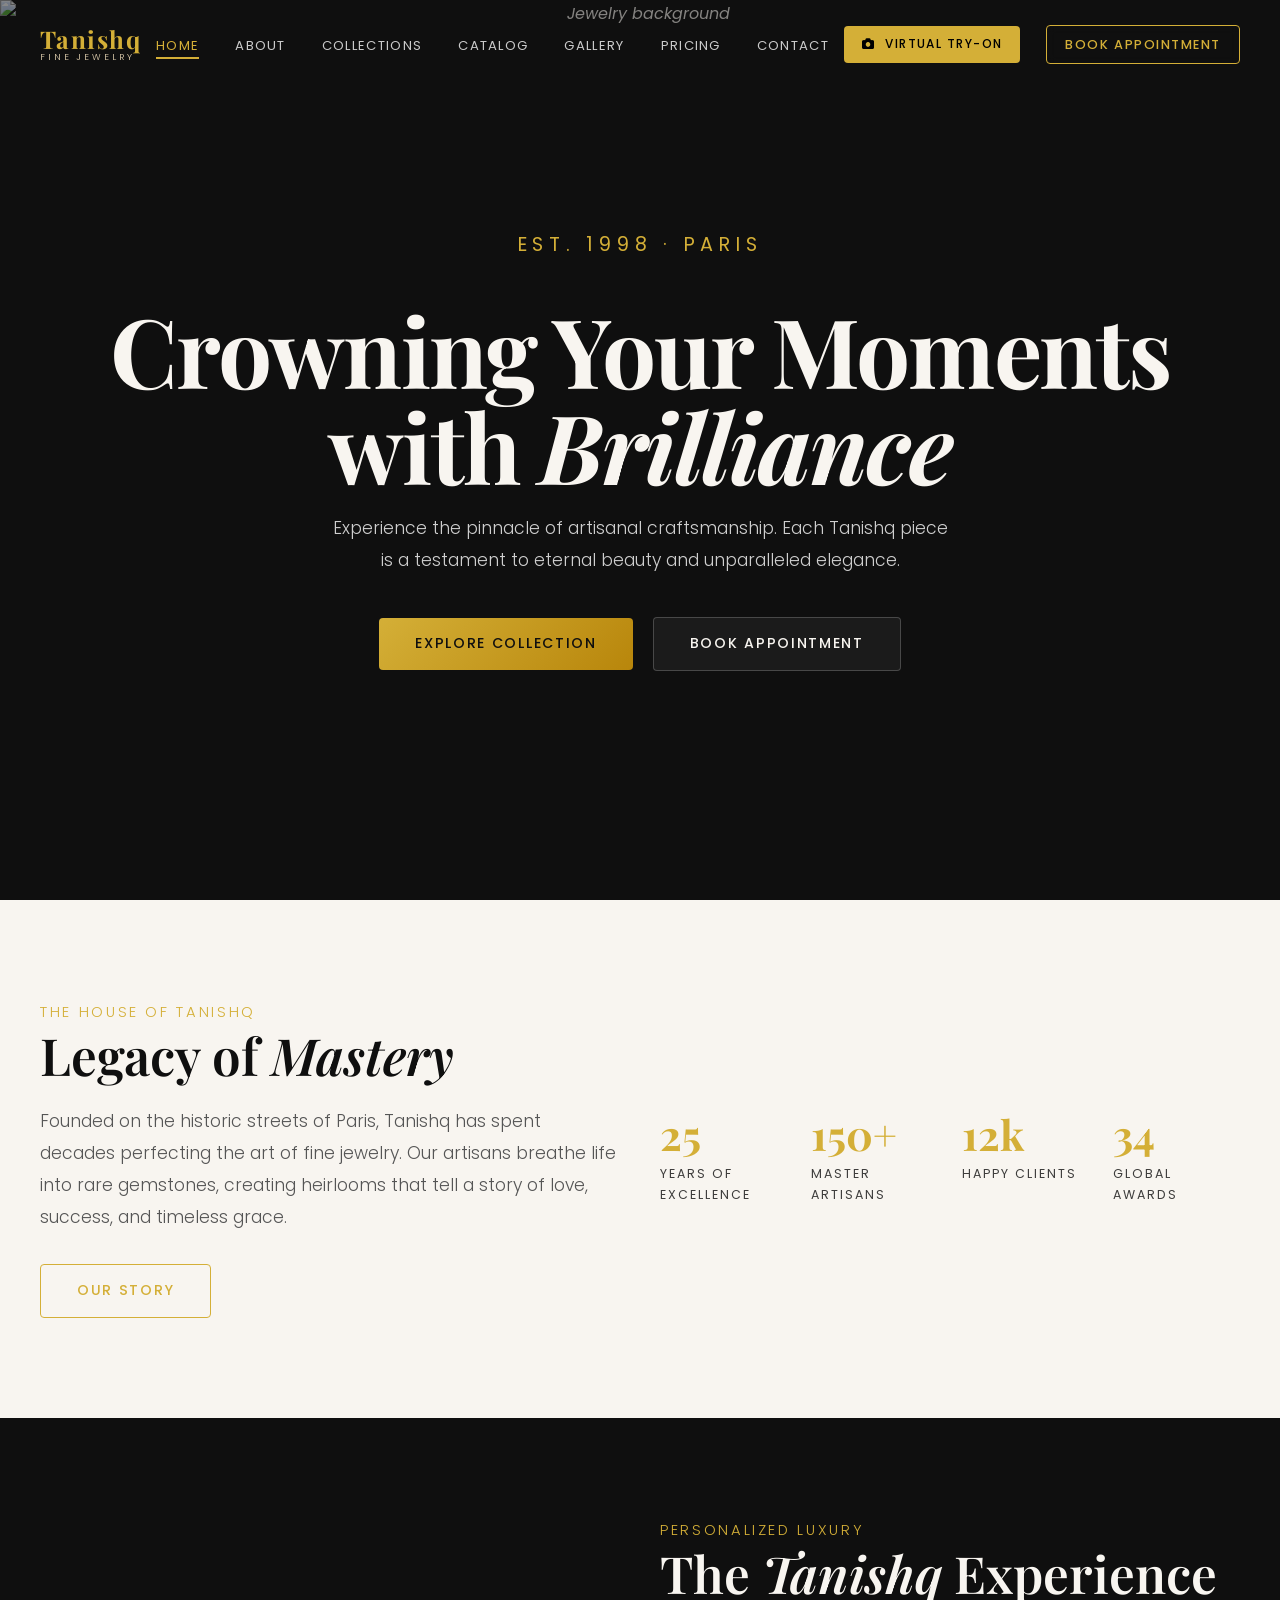
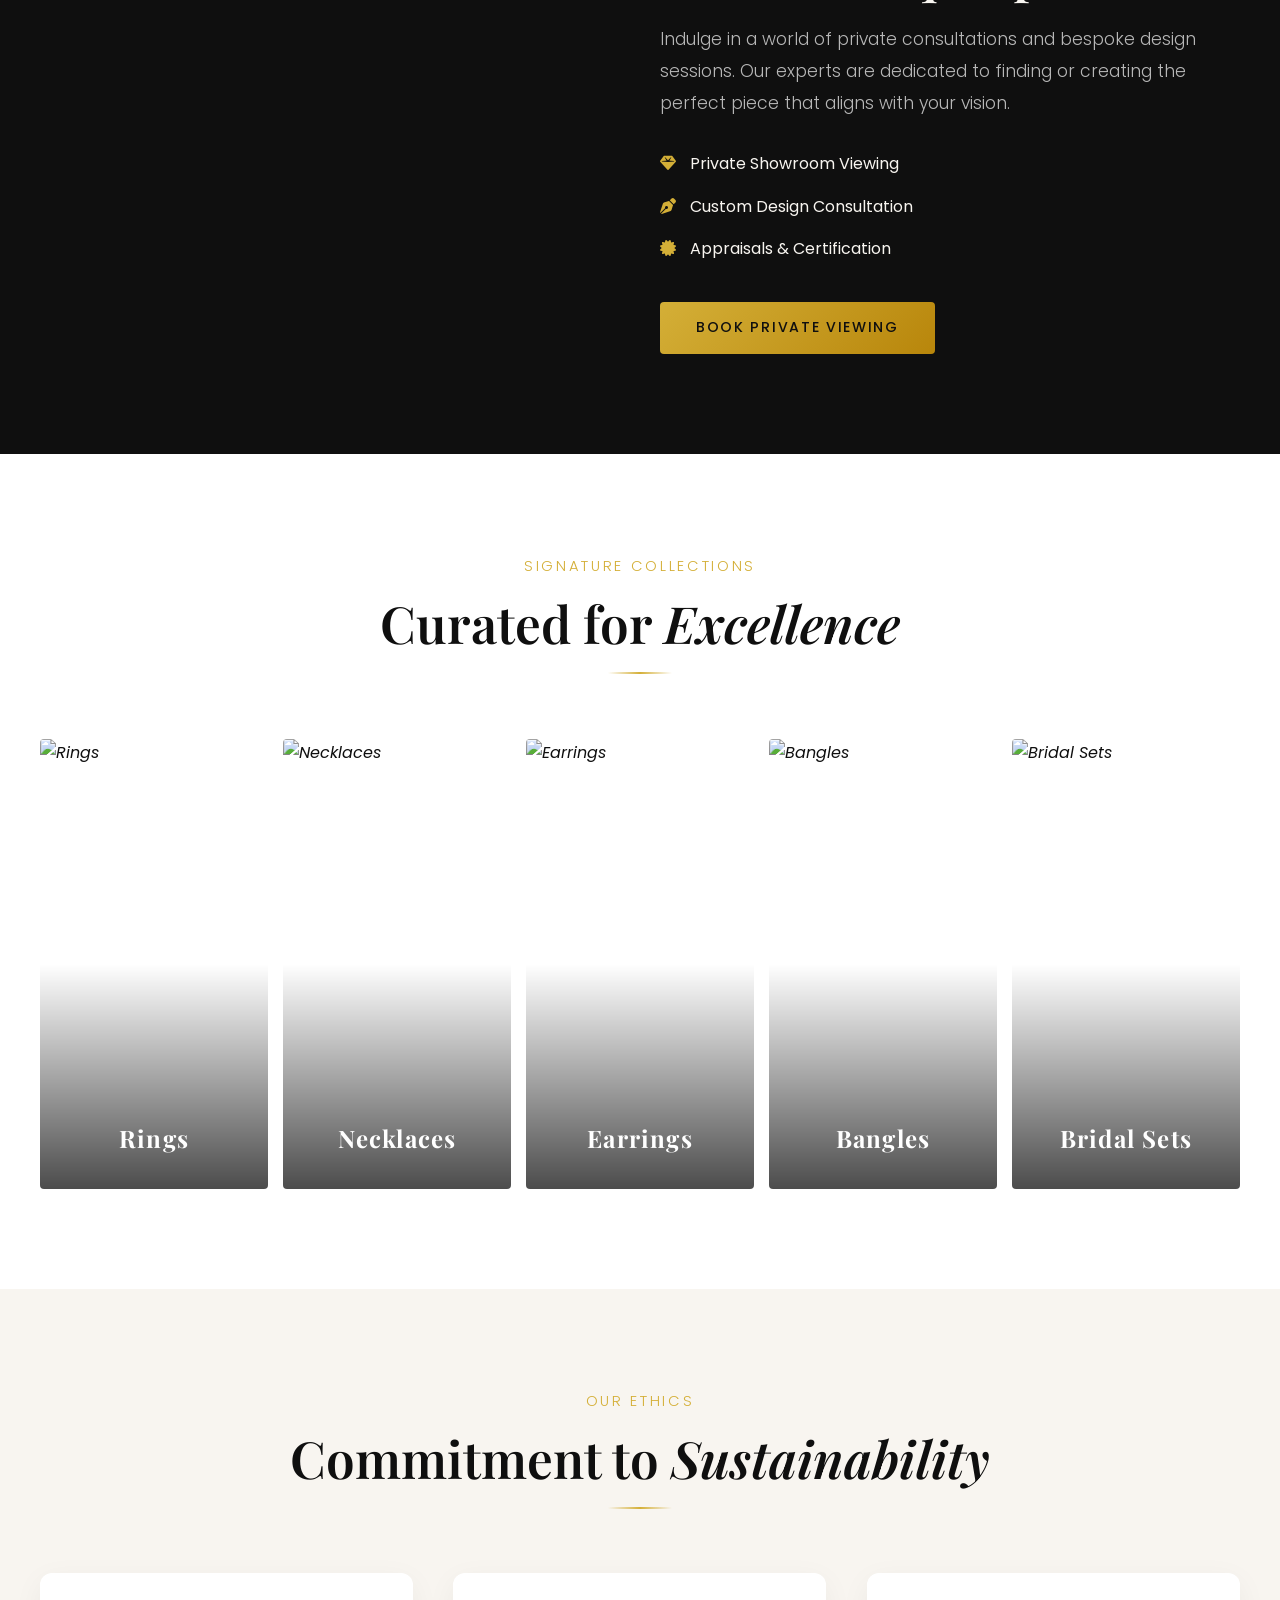
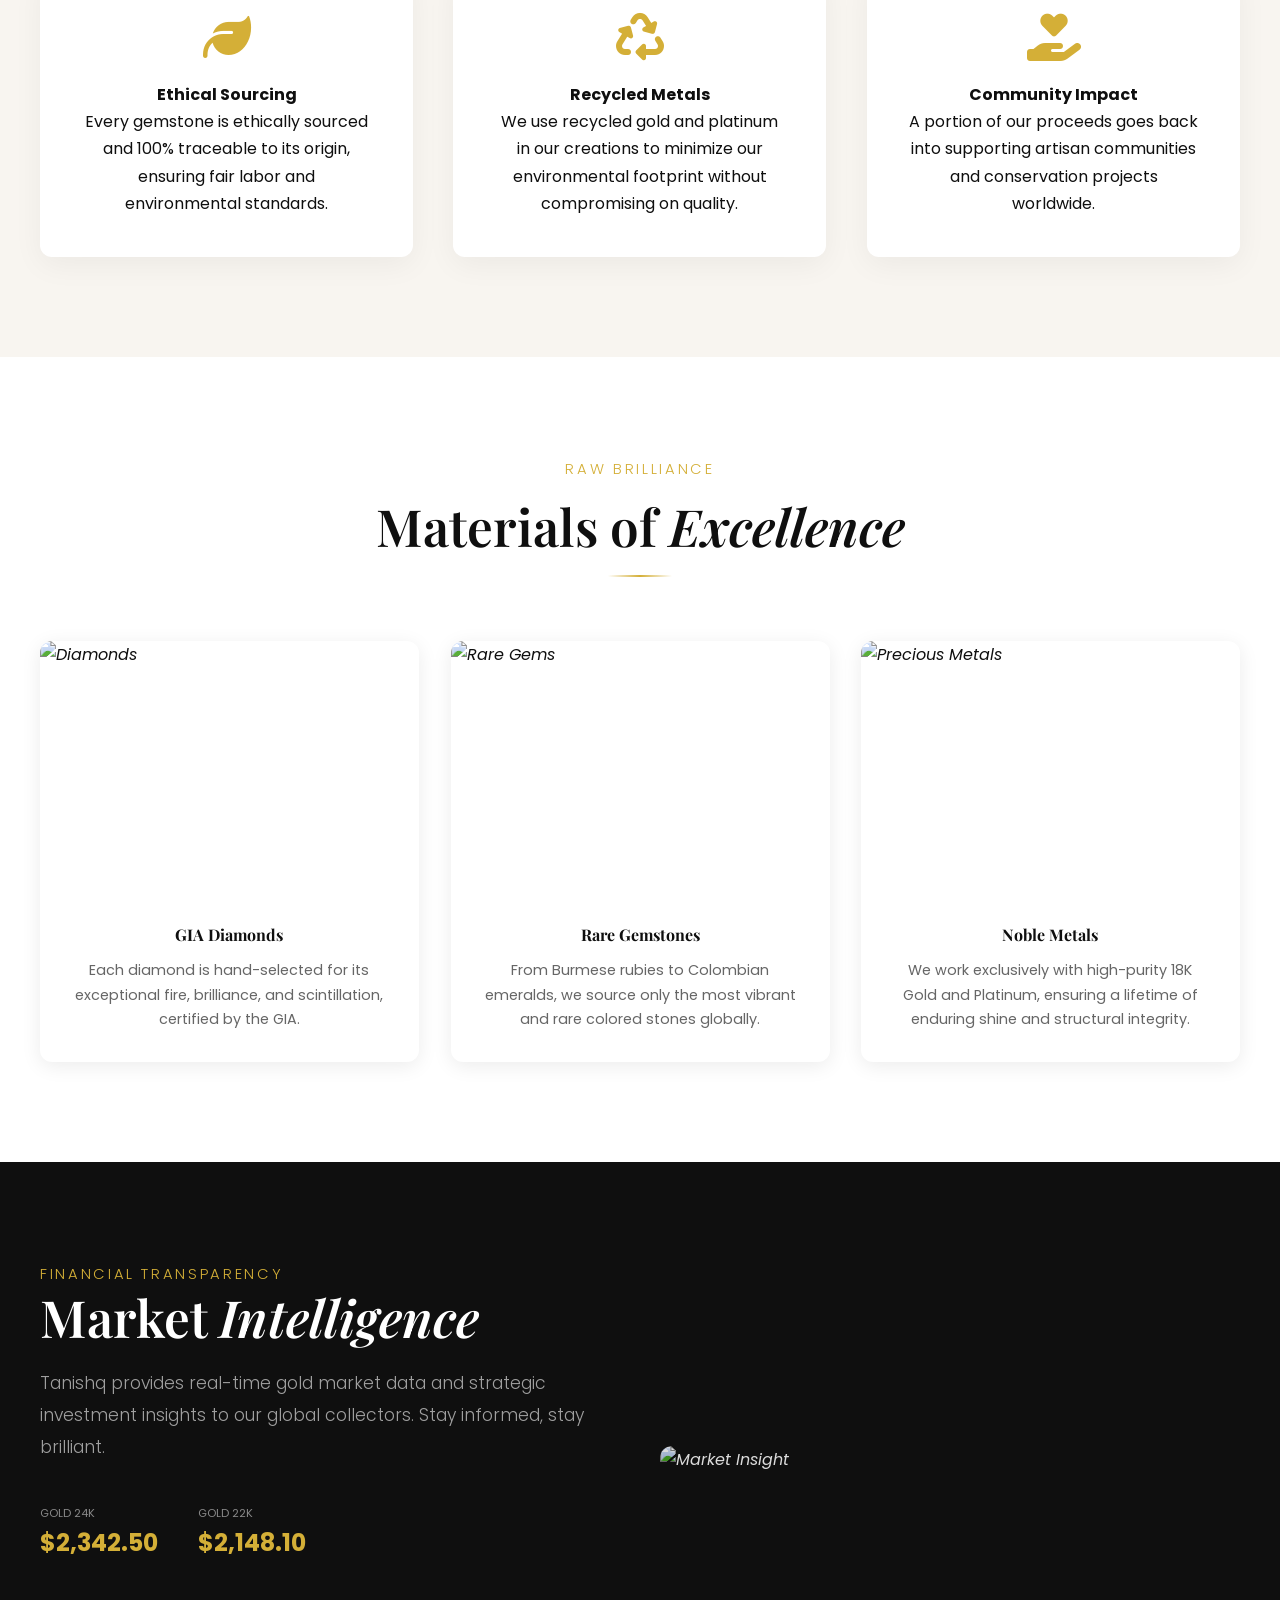
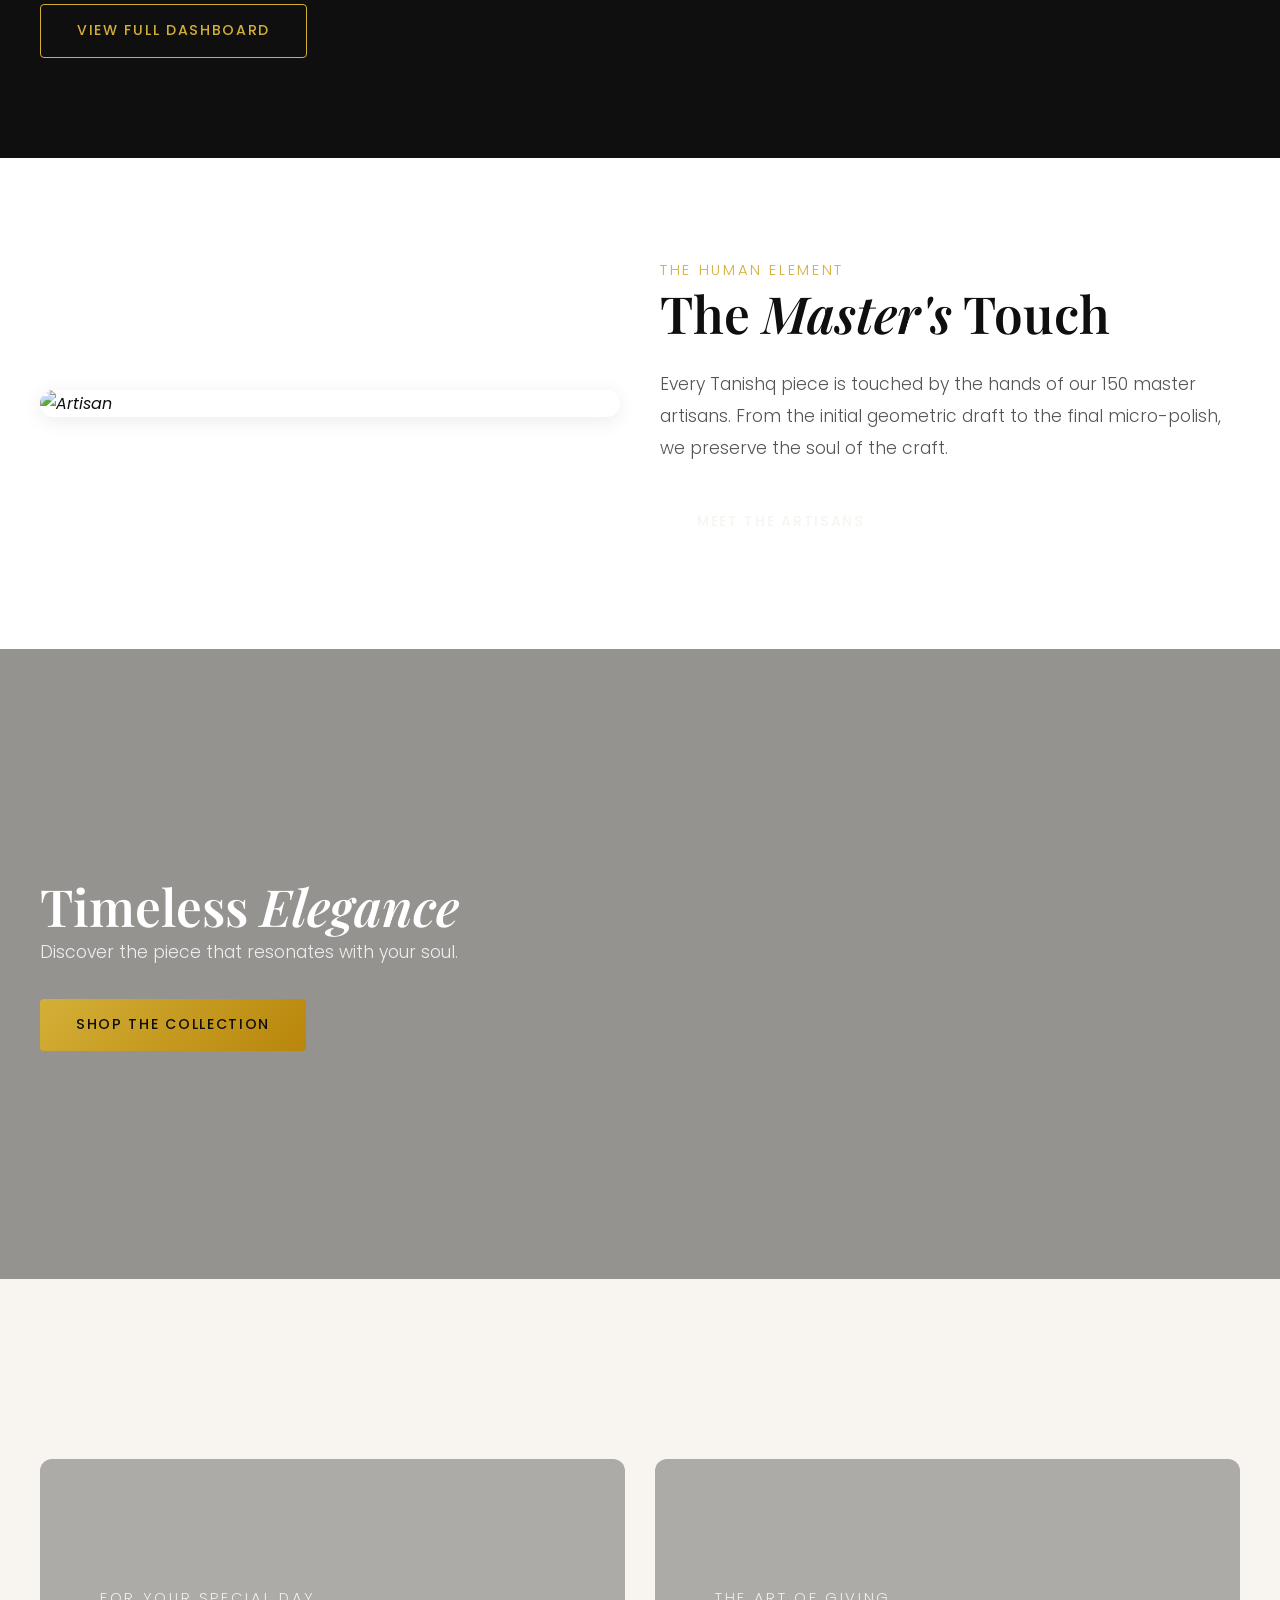
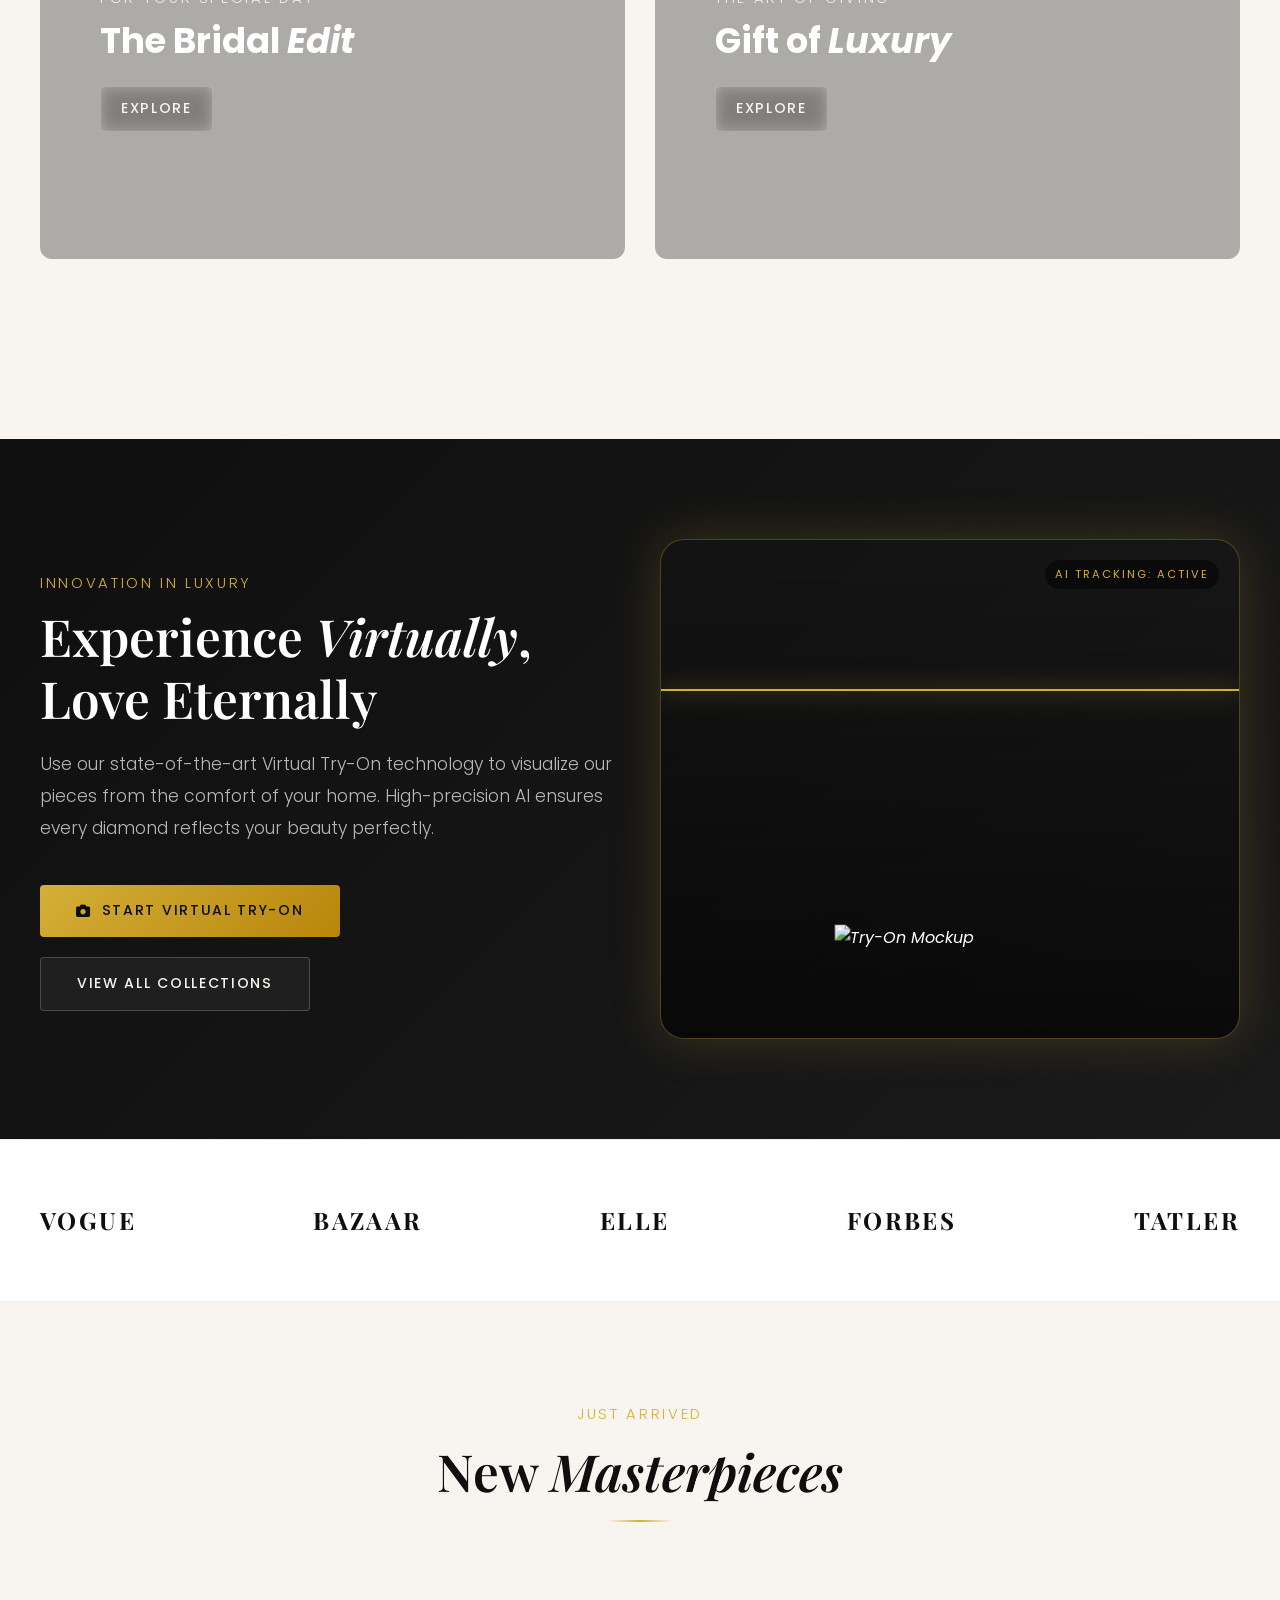
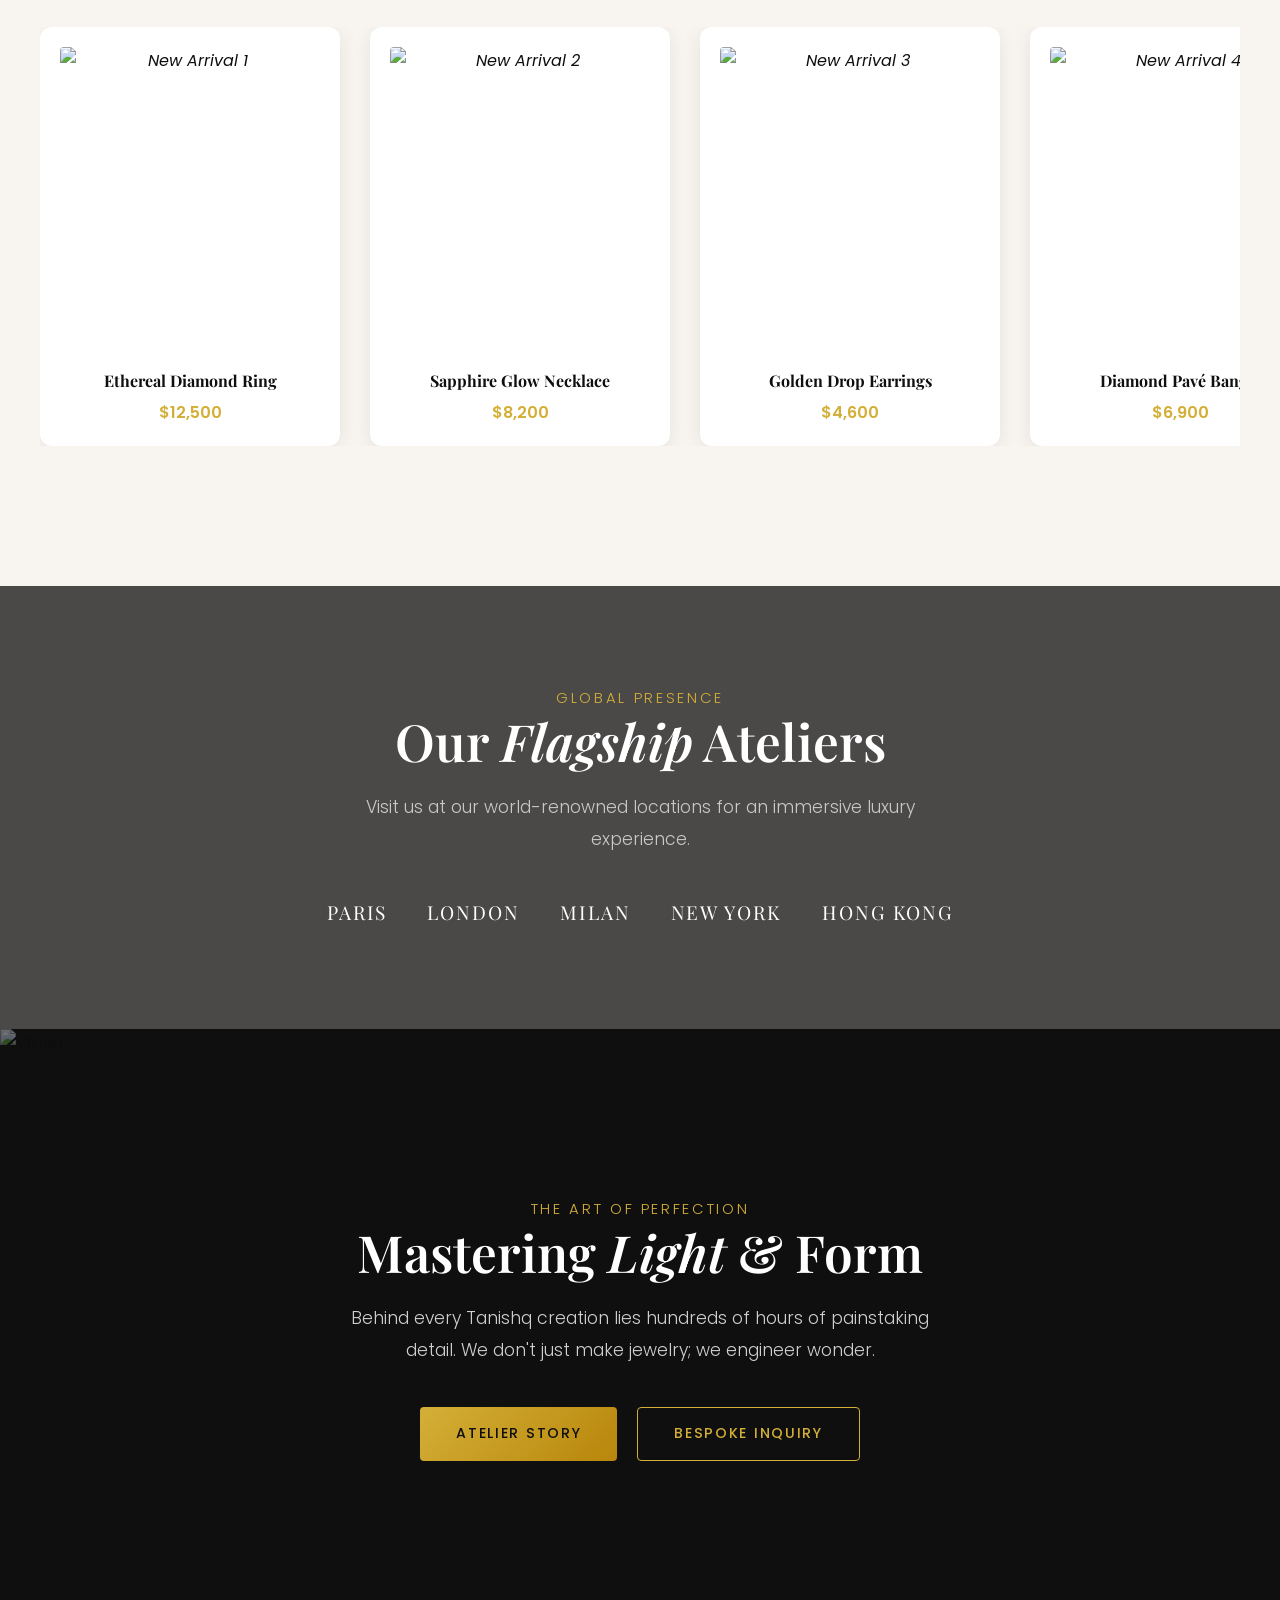
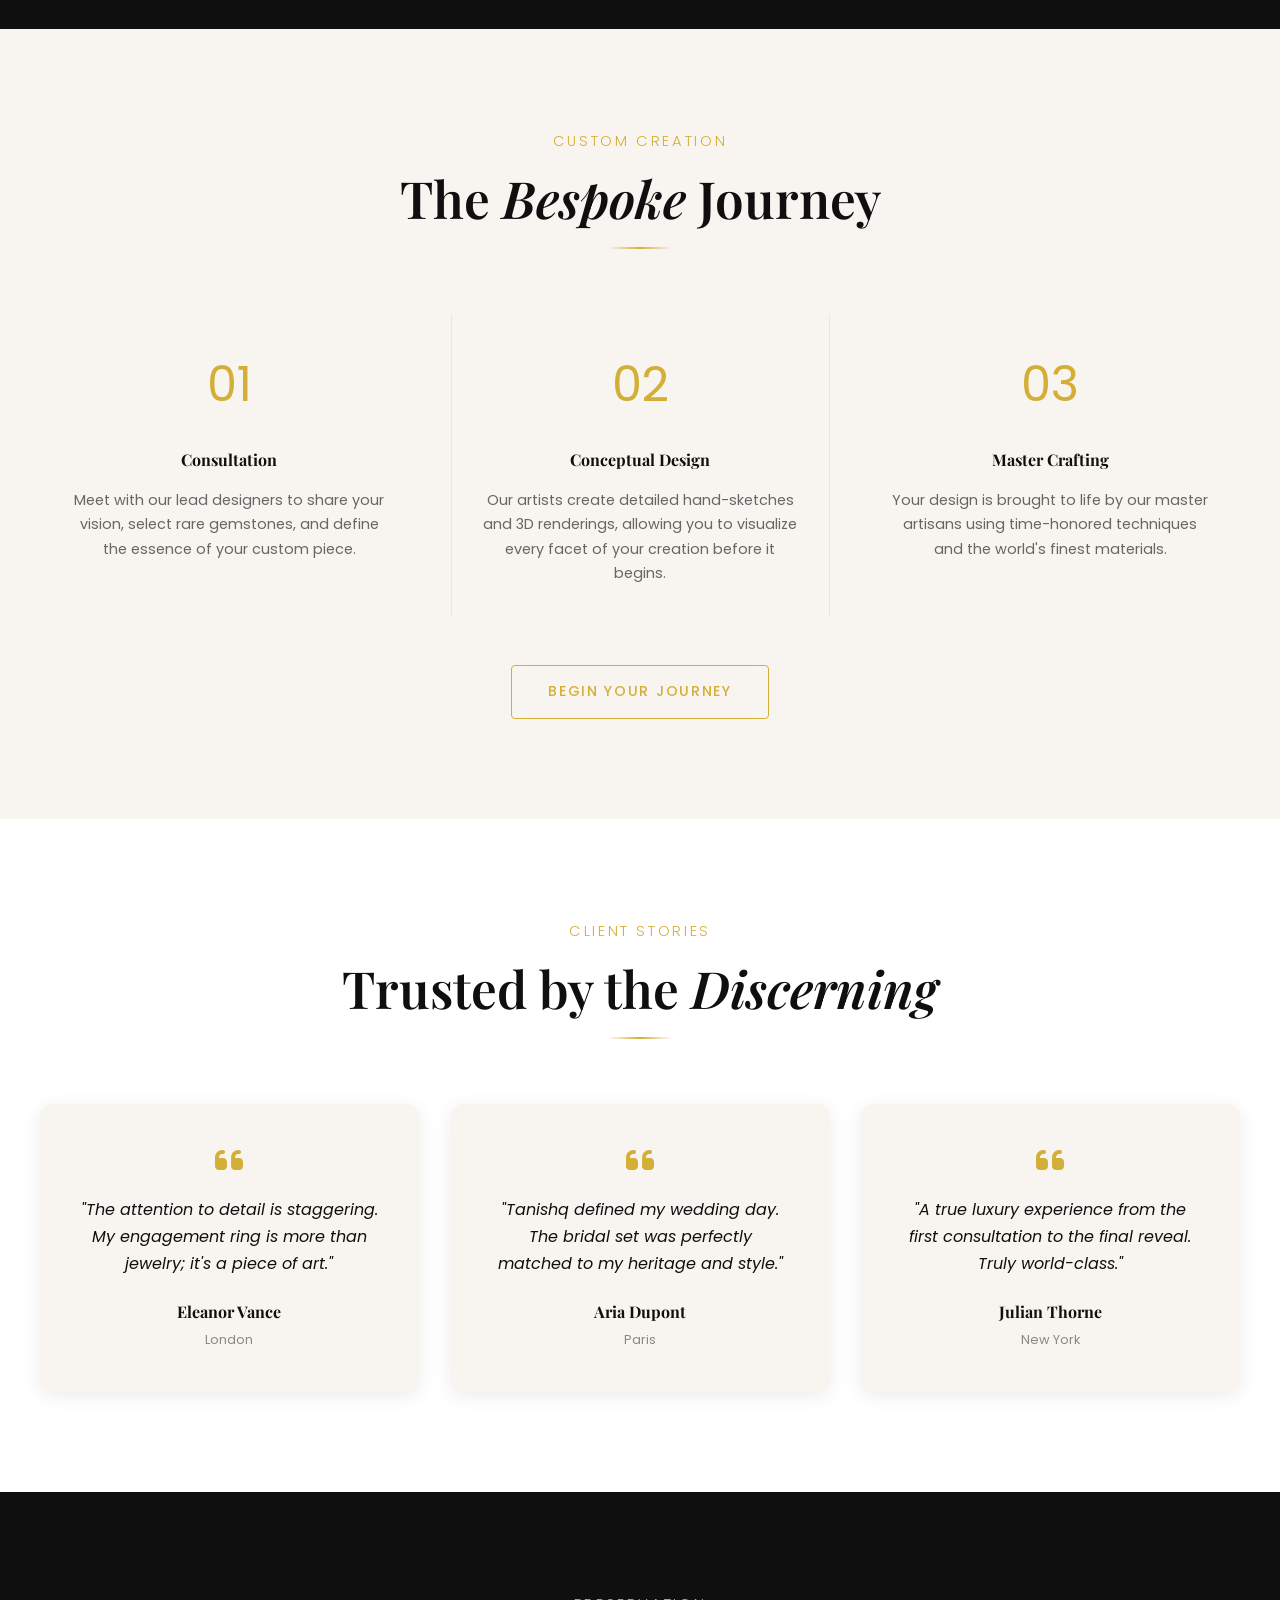
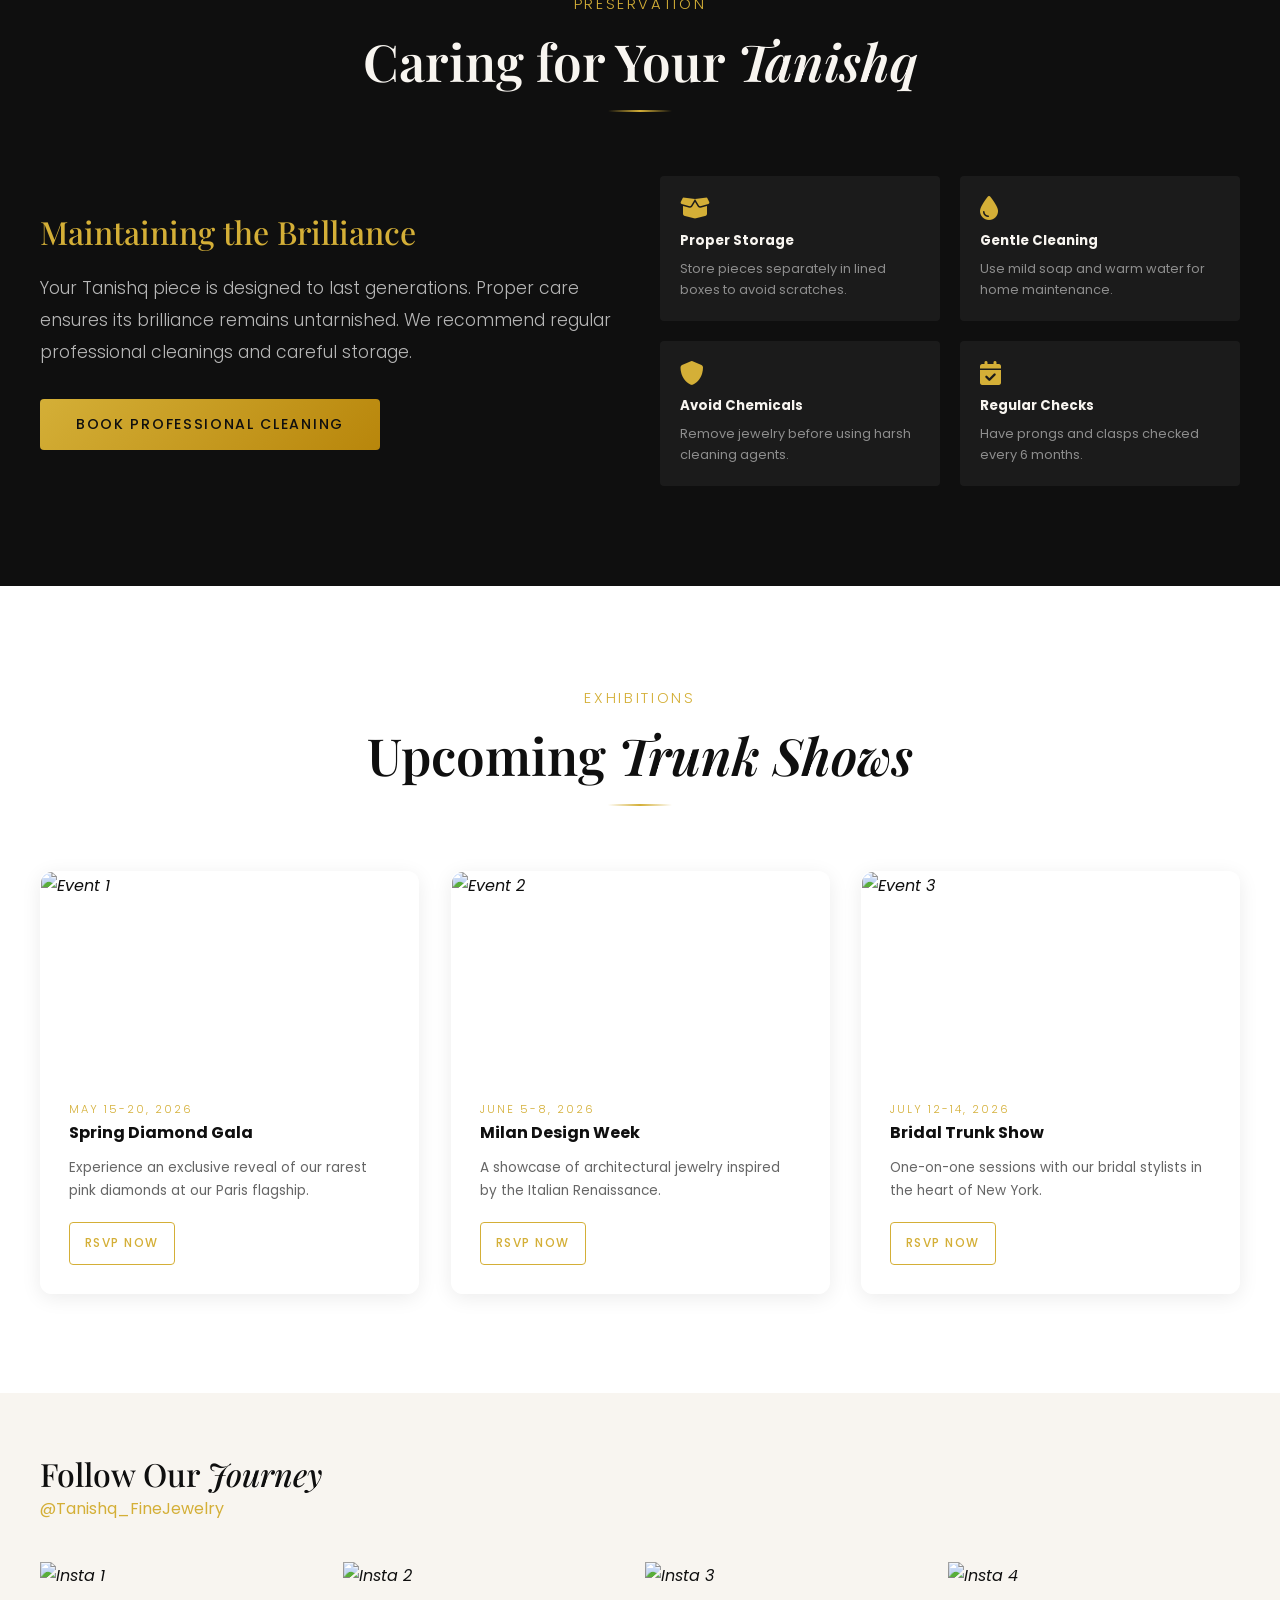
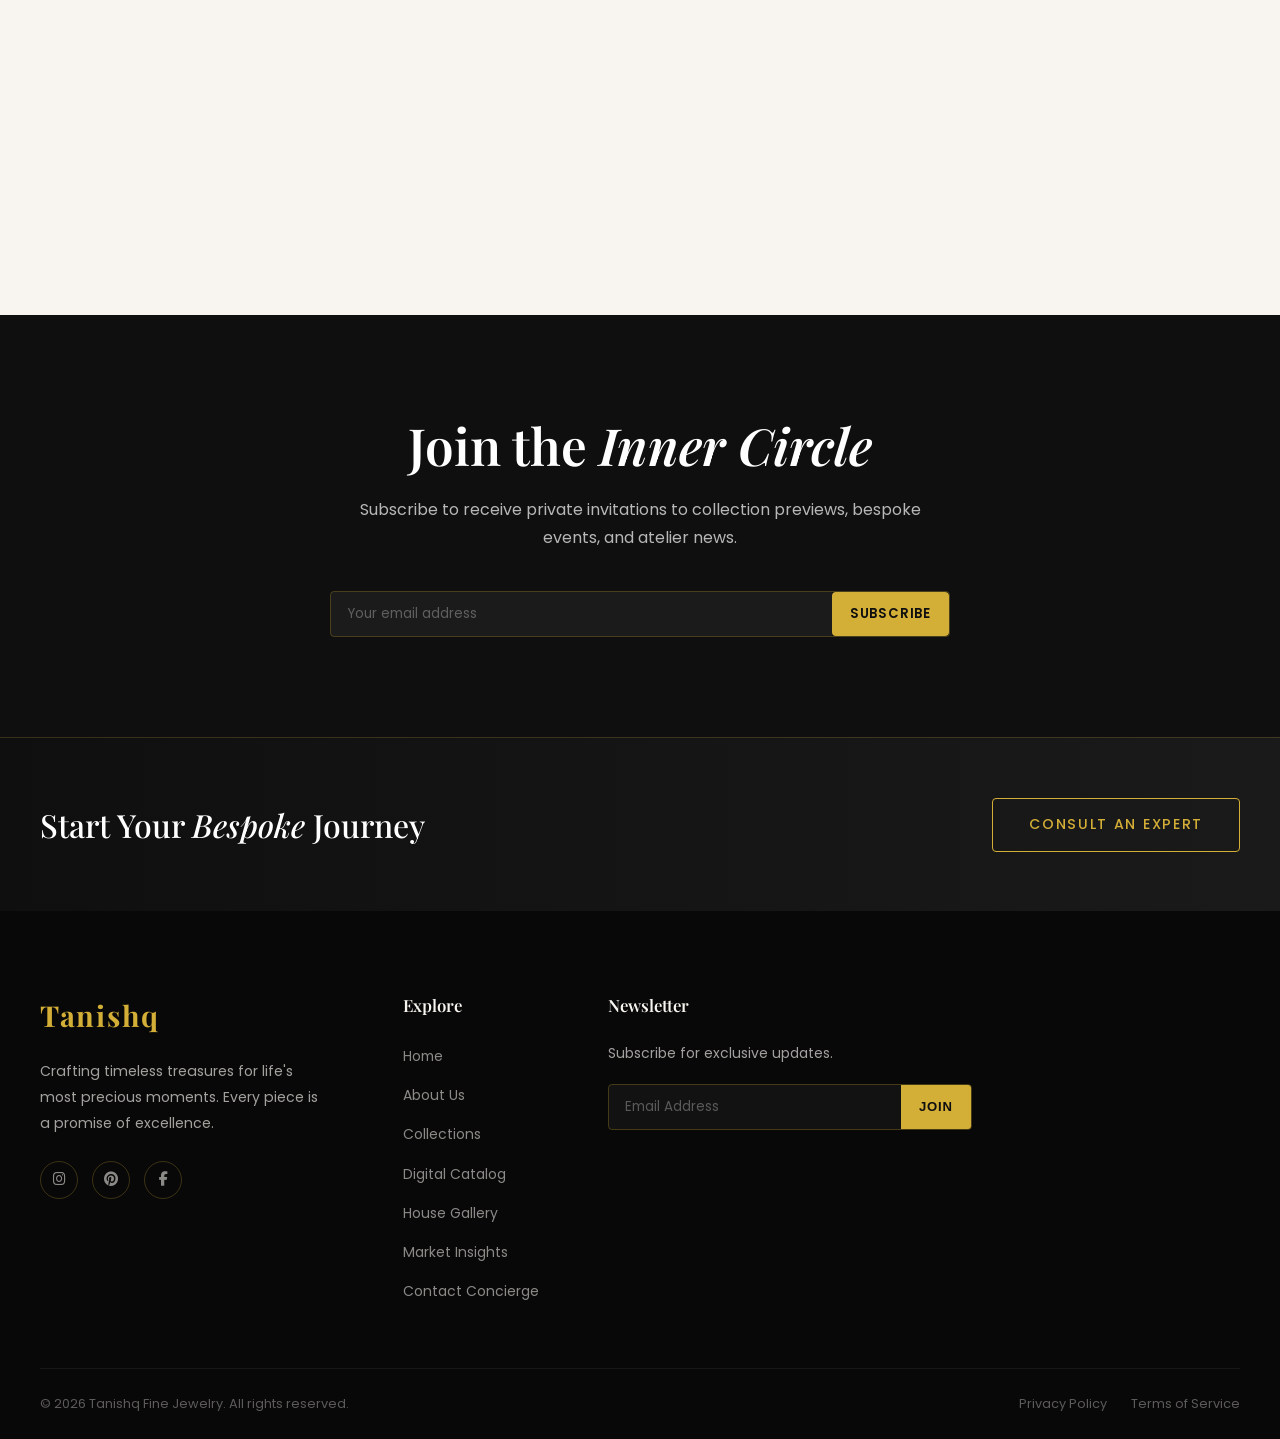
==== index.html @ c05582e7 "first commit" ====
<!DOCTYPE html>
<html lang="en">

<head>
  <meta charset="UTF-8" />
  <meta name="viewport" content="width=device-width, initial-scale=1.0" />
  <meta name="description"
    content="Tanishq — Experience the pinnacle of luxury jewelry. From bespoke engagement rings to timeless necklaces, discover our handcrafted collections." />
  <title>Tanishq Fine Jewelry | Timeless Luxury & Craftsmanship</title>
  <link rel="stylesheet" href="style.css" />
  <link rel="stylesheet" href="https://cdnjs.cloudflare.com/ajax/libs/font-awesome/6.5.0/css/all.min.css" />
  <style>
    /* ─── Page Specific Luxury Styles ─── */

    /* 1. Cinematic Hero */
    .hero-cinematic {
      position: relative;
      height: 100vh;
      display: flex;
      align-items: center;
      justify-content: center;
      text-align: center;
      color: var(--color-ivory);
      overflow: hidden;
      background: var(--color-black);
    }

    .hero-video-bg {
      position: absolute;
      top: 50%;
      left: 50%;
      min-width: 100%;
      min-height: 100%;
      width: auto;
      height: auto;
      transform: translate(-50%, -50%);
      opacity: 0.5;
      object-fit: cover;
    }

    .hero-cinematic .container {
      position: relative;
      z-index: 10;
    }

    .hero-title-main {
      font-size: clamp(3rem, 8vw, 6rem);
      margin-bottom: 20px;
      line-height: 1;
    }

    .hero-subtitle {
      font-size: 1.2rem;
      letter-spacing: 0.3em;
      text-transform: uppercase;
      color: var(--color-gold);
      margin-bottom: 40px;
      display: block;
    }

    /* 2. Fullscreen Banner */
    .parallax-banner {
      height: 70vh;
      background-image: url('https://images.unsplash.com/photo-1515562141207-7a88fb7ce338?q=80&w=2070');
      background-attachment: fixed;
      background-position: center;
      background-repeat: no-repeat;
      background-size: cover;
      display: flex;
      align-items: center;
      position: relative;
    }

    .parallax-banner::after {
      content: '';
      position: absolute;
      inset: 0;
      background: rgba(0, 0, 0, 0.4);
    }

    .parallax-content {
      position: relative;
      z-index: 5;
      color: #fff;
    }

    /* 3. Featured Categories */
    .category-grid {
      display: grid;
      grid-template-columns: repeat(5, 1fr);
      gap: 15px;
      margin-top: 50px;
    }

    .category-card {
      position: relative;
      height: 450px;
      overflow: hidden;
      border-radius: var(--radius-sm);
      cursor: pointer;
    }

    .category-card img {
      width: 100%;
      height: 100%;
      object-fit: cover;
      transition: transform 1s ease;
    }

    .category-card:hover img {
      transform: scale(1.1);
    }

    .category-overlay {
      position: absolute;
      inset: 0;
      background: linear-gradient(to top, rgba(0, 0, 0, 0.7) 0%, transparent 50%);
      display: flex;
      flex-direction: column;
      justify-content: flex-end;
      padding: 30px;
      color: #fff;
      text-align: center;
    }

    .category-overlay h3 {
      font-family: var(--font-heading);
      font-size: 1.5rem;
      letter-spacing: 0.05em;
    }

    /* 4. Luxury Promos */
    .promo-banner {
      display: grid;
      grid-template-columns: 1fr 1fr;
      gap: 30px;
      margin: 80px 0;
    }

    .promo-item {
      position: relative;
      height: 400px;
      border-radius: var(--radius-md);
      overflow: hidden;
      display: flex;
      align-items: center;
      padding: 60px;
      color: #fff;
    }

    .promo-item.bridal {
      background: url('https://images.unsplash.com/photo-1605100804763-247f67b3557e?q=80&w=1200') center/cover;
    }

    .promo-item.gift {
      background: url('https://images.unsplash.com/photo-1549416878-b9ca95e26903?q=80&w=1200') center/cover;
    }

    .promo-item::before {
      content: '';
      position: absolute;
      inset: 0;
      background: rgba(0, 0, 0, 0.3);
    }

    .promo-content {
      position: relative;
      z-index: 2;
      max-width: 300px;
    }

    .promo-content h2 {
      font-size: 2.2rem;
      margin-bottom: 15px;
    }

    /* 5. New Arrivals Carousel */
    .carousel-container {
      position: relative;
      overflow: hidden;
      padding: 40px 0;
    }

    .carousel-track {
      display: flex;
      gap: 30px;
      transition: transform 0.5s ease;
      cursor: grab;
      overflow-x: auto;
      scrollbar-width: none;
      /* Firefox */
    }

    .carousel-track::-webkit-scrollbar {
      display: none;
    }

    /* Chrome/Safari */

    .carousel-item {
      width: 300px;
      flex-shrink: 0;
      background: #fff;
      padding: 20px;
      border-radius: var(--radius-md);
      box-shadow: var(--shadow-card);
      text-align: center;
    }

    @media (max-width: 480px) {
      .carousel-item {
        width: 280px !important;
      }
    }

    .carousel-item img {
      width: 100%;
      height: 300px;
      object-fit: cover;
      margin-bottom: 20px;
      border-radius: var(--radius-sm);
    }

    .carousel-item h4 {
      font-family: var(--font-heading);
      margin-bottom: 5px;
    }

    .carousel-item .price {
      color: var(--color-gold);
      font-weight: 600;
    }

    /* 6. Craftsmanship Section */
    .craft-section {
      background: var(--color-black);
      color: var(--color-ivory);
      padding: 120px 0;
      text-align: center;
    }

    .craft-visual {
      margin-top: 60px;
      height: 500px;
      background: url('https://images.unsplash.com/photo-1512163143273-bde0e3cc7407?q=80&w=1200') center/cover;
      border-radius: var(--radius-lg);
      position: relative;
    }

    .craft-play-btn {
      position: absolute;
      top: 50%;
      left: 50%;
      transform: translate(-50%, -50%);
      width: 80px;
      height: 80px;
      background: var(--color-gold);
      border-radius: 50%;
      display: flex;
      align-items: center;
      justify-content: center;
      color: var(--color-black);
      font-size: 1.5rem;
      cursor: pointer;
      box-shadow: 0 0 0 10px rgba(212, 175, 55, 0.2);
      transition: transform 0.3s ease;
    }

    .craft-play-btn:hover {
      transform: translate(-50%, -50%) scale(1.1);
    }

    /* 7. Instagram Preview */
    .insta-grid-home {
      display: grid;
      grid-template-columns: repeat(4, 1fr);
      gap: 10px;
      margin-top: 40px;
    }

    .insta-img {
      position: relative;
      aspect-ratio: 1;
      overflow: hidden;
    }

    .insta-img img {
      width: 100%;
      height: 100%;
      object-fit: cover;
      transition: transform 0.5s;
    }

    .insta-img:hover img {
      transform: scale(1.1);
    }

    .insta-img::after {
      content: '\f16d';
      font-family: 'Font Awesome 6 Brands';
      position: absolute;
      inset: 0;
      background: rgba(212, 175, 55, 0.4);
      display: flex;
      align-items: center;
      justify-content: center;
      color: #fff;
      font-size: 2rem;
      opacity: 0;
      transition: opacity 0.3s;
    }

    .insta-img:hover::after {
      opacity: 1;
    }

    /* 8. Sustainability Section */
    .sustainability-grid {
      display: grid;
      grid-template-columns: repeat(3, 1fr);
      gap: 40px;
      margin-top: 60px;
    }

    .sustainability-item {
      text-align: center;
      padding: 40px;
      background: #fff;
      border-radius: var(--radius-md);
      box-shadow: var(--shadow-soft);
      transition: transform 0.3s ease;
    }

    .sustainability-item:hover {
      transform: translateY(-10px);
    }

    .sustainability-icon {
      font-size: 3rem;
      color: var(--color-gold);
      margin-bottom: 20px;
    }

    /* 9. Press Logos */
    .press-strip {
      background: #fff;
      padding: 60px 0;
      border-top: 1px solid #eee;
      border-bottom: 1px solid #eee;
    }

    .press-logos {
      display: flex;
      justify-content: space-between;
      align-items: center;
      opacity: 0.5;
      filter: grayscale(100%);
      flex-wrap: wrap;
      gap: 30px;
    }

    .press-logos span {
      font-family: var(--font-heading);
      font-size: 1.5rem;
      font-weight: 700;
      letter-spacing: 0.1em;
    }

    /* 10. Global Presence */
    .global-presence {
      padding: 100px 0;
      background: url('https://images.unsplash.com/photo-1526772662000-3f88f10c05fe?q=80&w=2000') center/cover;
      position: relative;
      color: #fff;
      text-align: center;
    }

    .global-presence::after {
      content: '';
      position: absolute;
      inset: 0;
      background: rgba(0, 0, 0, 0.7);
    }

    .global-content {
      position: relative;
      z-index: 5;
    }

    .city-list {
      display: flex;
      justify-content: center;
      gap: 40px;
      margin-top: 40px;
      flex-wrap: wrap;
    }

    .city-item {
      font-family: var(--font-heading);
      font-size: 1.2rem;
      letter-spacing: 0.1em;
    }

    /* 11. Final CTA Strip */
    .final-cta {
      background: linear-gradient(90deg, #0F0F0F, #1a1a1a);
      padding: 60px 0;
      text-align: center;
      border-top: 1px solid rgba(212, 175, 55, 0.2);
    }

    /* --- Ultimate Home Alignment Overrides --- */
    @media (max-width: 1024px) {
      .hero-cinematic {
        padding-top: 140px !important;
        padding-bottom: 100px !important;
      }

      .category-grid {
        grid-template-columns: repeat(3, 1fr) !important;
      }

      .grid-2,
      .grid-3 {
        grid-template-columns: 1fr !important;
        gap: 40px !important;
        text-align: center !important;
      }

      .stat-strip-grid {
        grid-template-columns: repeat(2, 1fr) !important;
        gap: 30px !important;
      }

      .sustainability-grid {
        grid-template-columns: repeat(2, 1fr) !important;
      }

      .promo-banner {
        grid-template-columns: 1fr !important;
      }

      .vision-content {
        padding: 40px 20px !important;
      }

      .section-header,
      .lead {
        text-align: center !important;
      }

      /* Bespoke Journey Border Fix */
      .grid-3>div {
        border: none !important;
        padding: 20px 0 !important;
      }

      .category-grid {
        grid-template-columns: repeat(3, 1fr) !important;
      }

      .category-card {
        height: 350px !important;
      }
    }

    @media (max-width: 768px) {
      .craft-visual {
        height: 350px !important;
      }

      .category-grid {
        grid-template-columns: repeat(2, 1fr) !important;
        gap: 15px !important;
      }

      .category-card {
        height: 280px !important;
      }

      .insta-grid-home {
        grid-template-columns: repeat(2, 1fr) !important;
      }

      .sustainability-grid {
        grid-template-columns: 1fr !important;
      }

      .promo-item {
        padding: 40px 30px !important;
        height: auto !important;
        min-height: 350px !important;
      }

      .parallax-banner {
        height: 50vh !important;
        background-attachment: scroll !important;
      }

      /* Force all inner grids */
      .section .grid-2,
      .section .grid-3 {
        grid-template-columns: 1fr !important;
        gap: 30px !important;
      }

      /* Handle fixed paddings/borders */
      [style*="padding-left: 60px"] {
        padding-left: 0 !important;
        margin-top: 30px;
      }

      [style*="border-left"],
      [style*="border-right"] {
        border: none !important;
      }

      .vision-content {
        padding: 20px !important;
      }

      .final-cta .container>div {
        flex-direction: column !important;
        text-align: center;
      }

      .stat-item {
        padding: 20px 0 !important;
        border-bottom: 1px solid rgba(0, 0, 0, 0.05) !important;
      }
    }

    @media (max-width: 480px) {
      .category-grid {
        grid-template-columns: 1fr !important;
      }

      .category-card {
        height: 400px !important;
      }
    }

    @media (max-width: 480px) {
      .hero-title-main {
        font-size: 2.2rem !important;
      }

      .hero-subtitle {
        font-size: 0.9rem !important;
        letter-spacing: 0.15em !important;
      }

      .city-list {
        gap: 20px !important;
        flex-direction: column !important;
        align-items: center;
      }

      .city-item {
        font-size: 1rem !important;
      }

      .press-logos {
        gap: 20px !important;
        justify-content: center;
      }

      .insta-grid-home {
        grid-template-columns: 1fr !important;
      }

      .carousel-item {
        min-width: 260px !important;
      }

      /* Force grid children in sub-layouts */
      [style*="grid-template-columns: 1fr 1fr"] {
        grid-template-columns: 1fr !important;
      }
    }
  </style>
</head>

<body>

  <!-- NAVBAR (Sticky) -->
  <nav class="navbar" id="navbar">
    <div class="container">
      <a href="index.html" class="nav-logo">
        <span class="nav-logo-name">Tanishq</span>
        <span class="nav-logo-tagline">Fine Jewelry</span>
      </a>
      <ul class="nav-links">
        <li><a href="index.html" class="active">Home</a></li>
        <li><a href="about.html">About</a></li>
        <li><a href="products.html">Collections</a></li>
        <li><a href="catalog.html">Catalog</a></li>
        <li><a href="gallery.html">Gallery</a></li>
        <li><a href="pricing.html">Pricing</a></li>
        <li><a href="contact.html">Contact</a></li>
      </ul>
      <div class="nav-actions">
        <a href="tryon.html" class="btn btn-primary"
          style="padding: 8px 18px; font-size: 0.75rem; background: var(--color-gold); color: #000; margin-right: 10px;"><i
            class="fa-solid fa-camera"></i> Virtual Try-On</a>
        <a href="contact.html" class="btn btn-outline nav-cta" style="border-width: 1px; padding: 8px 18px;">Book
          Appointment</a>
        <button class="nav-toggle" id="navToggle"><span></span><span></span><span></span></button>
      </div>
    </div>
  </nav>

  <div class="nav-mobile" id="navMobile">
    <button class="nav-mobile-close" id="navClose" aria-label="Close menu">✕</button>
    <a href="index.html">Home</a>
    <a href="about.html">About</a>
    <a href="products.html">Collections</a>
    <a href="catalog.html">Catalog</a>
    <a href="gallery.html">Gallery</a>
    <a href="pricing.html">Pricing</a>
    <a href="contact.html">Contact</a>
    <hr style="width: 40px; border: 0; border-top: 1px solid rgba(212,175,55,0.3); margin: 5px 0;">
    <a href="tryon.html" style="color: var(--color-gold);"><i class="fa-solid fa-camera"></i> Virtual Try-On</a>
    <a href="contact.html">Book Appointment</a>
  </div>

  <!-- 1. CINEMATIC HERO -->
  <section class="hero-cinematic">
    <img src="https://images.unsplash.com/photo-1602173574767-37ac01994b2a?q=80&w=1600" class="hero-video-bg"
      alt="Jewelry background" fetchpriority="high">
    <div class="container">
      <span class="hero-subtitle anim-fade-up">Est. 1998 · Paris</span>
      <h1 class="hero-title-main heading-xl anim-fade-up anim-fade-up-delay-1">Crowning Your Moments with
        <em>Brilliance</em>
      </h1>
      <p class="lead anim-fade-up anim-fade-up-delay-2"
        style="margin: 0 auto 40px; color: rgba(255,255,255,0.8); text-align: center;">Experience the pinnacle of
        artisanal craftsmanship. Each Tanishq piece is a testament to eternal beauty and unparalleled elegance.</p>
      <div class="hero-actions anim-fade-up anim-fade-up-delay-3">
        <a href="products.html" class="btn btn-primary">Explore Collection</a>
        <a href="contact.html" class="btn btn-ghost">Book Appointment</a>
      </div>
    </div>
  </section>

  <!-- 2. BRAND INTRODUCTION & STATS -->
  <section class="section">
    <div class="container">
      <div class="grid-2">
        <div class="reveal">
          <p class="subtext">The House of Tanishq</p>
          <h2 class="heading-lg">Legacy of <em>Mastery</em></h2>
          <p class="lead" style="margin-top: 20px;">Founded on the historic streets of Paris, Tanishq has spent decades
            perfecting the art of fine jewelry. Our artisans breathe life into rare gemstones, creating heirlooms that
            tell a story of love, success, and timeless grace.</p>
          <div style="margin-top: 30px;">
            <a href="about.html" class="btn btn-outline">Our Story</a>
          </div>
        </div>
        <div class="stat-strip-grid reveal reveal-delay-2" style="background: transparent;">
          <div class="stat-item">
            <div class="stat-number" data-count="25">0</div>
            <div class="stat-label">Years of Excellence</div>
          </div>
          <div class="stat-item">
            <div class="stat-number" data-count="150" data-suffix="+">0</div>
            <div class="stat-label">Master Artisans</div>
          </div>
          <div class="stat-item">
            <div class="stat-number" data-count="12" data-suffix="k">0</div>
            <div class="stat-label">Happy Clients</div>
          </div>
          <div class="stat-item">
            <div class="stat-number" data-count="34" data-suffix="">0</div>
            <div class="stat-label">Global Awards</div>
          </div>
        </div>
      </div>
    </div>
  </section>

  <!-- 2.1 THE LUMIÈRE EXPERIENCE (NEW) -->
  <section class="section" style="background: var(--color-black); color: var(--color-ivory);">
    <div class="container">
      <div class="grid-2">
        <div class="reveal">
          <img src="https://images.unsplash.com/photo-1617038220319-276d3cfab638?q=80&w=800" alt="Private Viewing"
            style="border-radius: var(--radius-lg); box-shadow: var(--shadow-gold);" loading="lazy">
        </div>
        <div class="reveal reveal-delay-2">
          <p class="subtext" style="color: var(--color-gold);">Personalized Luxury</p>
          <h2 class="heading-lg">The <em>Tanishq</em> Experience</h2>
          <p class="lead" style="color: rgba(255,255,255,0.7); margin-top: 20px;">Indulge in a world of private
            consultations and bespoke design sessions. Our experts are dedicated to finding or creating the perfect
            piece that aligns with your vision.</p>
          <ul style="margin-top: 30px; list-style: none; display: flex; flex-direction: column; gap: 15px;">
            <li><i class="fa-solid fa-gem" style="color: var(--color-gold); margin-right: 10px;"></i> Private Showroom
              Viewing</li>
            <li><i class="fa-solid fa-pen-nib" style="color: var(--color-gold); margin-right: 10px;"></i> Custom Design
              Consultation</li>
            <li><i class="fa-solid fa-certificate" style="color: var(--color-gold); margin-right: 10px;"></i> Appraisals
              & Certification</li>
          </ul>
          <div style="margin-top: 40px;">
            <a href="contact.html" class="btn btn-primary">Book Private Viewing</a>
          </div>
        </div>
      </div>
    </div>
  </section>

  <!-- 3. FEATURED COLLECTIONS -->
  <section class="section" style="background: #fff;">
    <div class="container">
      <div class="section-header reveal">
        <p class="subtext">Signature Collections</p>
        <h2 class="heading-lg">Curated for <em>Excellence</em></h2>
        <div class="gold-divider"></div>
      </div>
      <div class="category-grid">
        <div class="category-card reveal" onclick="location.href='products.html?cat=rings'">
          <img src="https://images.unsplash.com/photo-1598560917505-59a3ad559071?q=80&w=400" alt="Rings" loading="lazy">
          <div class="category-overlay">
            <h3>Rings</h3>
          </div>
        </div>
        <div class="category-card reveal reveal-delay-1" onclick="location.href='products.html?cat=necklaces'">
          <img src="https://images.unsplash.com/photo-1599643478518-a784e5dc4c8f?q=80&w=400" alt="Necklaces"
            loading="lazy">
          <div class="category-overlay">
            <h3>Necklaces</h3>
          </div>
        </div>
        <div class="category-card reveal reveal-delay-2" onclick="location.href='products.html?cat=earrings'">
          <img src="https://images.unsplash.com/photo-1635767798638-3e25273a8236?q=80&w=400" alt="Earrings"
            loading="lazy">
          <div class="category-overlay">
            <h3>Earrings</h3>
          </div>
        </div>
        <div class="category-card reveal reveal-delay-3" onclick="location.href='products.html?cat=bangles'">
          <img src="https://images.unsplash.com/photo-1611591437281-460bfbe1220a?q=80&w=400" alt="Bangles"
            loading="lazy">
          <div class="category-overlay">
            <h3>Bangles</h3>
          </div>
        </div>
        <div class="category-card reveal reveal-delay-4" onclick="location.href='products.html?cat=bridal'">
          <img src="https://images.unsplash.com/photo-1605100804763-247f67b3557e?q=80&w=400" alt="Bridal Sets"
            loading="lazy">
          <div class="category-overlay">
            <h3>Bridal Sets</h3>
          </div>
        </div>
      </div>
    </div>
  </section>

  <!-- 3.1 SUSTAINABILITY COMMITMENT (NEW) -->
  <section class="section" style="background: var(--color-ivory);">
    <div class="container">
      <div class="section-header reveal">
        <p class="subtext">Our Ethics</p>
        <h2 class="heading-lg">Commitment to <em>Sustainability</em></h2>
        <div class="gold-divider"></div>
      </div>
      <div class="sustainability-grid">
        <div class="sustainability-item reveal">
          <i class="fa-solid fa-leaf sustainability-icon"></i>
          <h4>Ethical Sourcing</h4>
          <p>Every gemstone is ethically sourced and 100% traceable to its origin, ensuring fair labor and environmental
            standards.</p>
        </div>
        <div class="sustainability-item reveal reveal-delay-1">
          <i class="fa-solid fa-recycle sustainability-icon"></i>
          <h4>Recycled Metals</h4>
          <p>We use recycled gold and platinum in our creations to minimize our environmental footprint without
            compromising on quality.</p>
        </div>
        <div class="sustainability-item reveal reveal-delay-2">
          <i class="fa-solid fa-hand-holding-heart sustainability-icon"></i>
          <h4>Community Impact</h4>
          <p>A portion of our proceeds goes back into supporting artisan communities and conservation projects
            worldwide.</p>
        </div>
      </div>
    </div>
  </section>

  <!-- 3.1.2 MATERIALS OF EXCELLENCE (NEW) -->
  <section class="section" style="background: #fff;">
    <div class="container">
      <div class="section-header reveal">
        <p class="subtext">Raw Brilliance</p>
        <h2 class="heading-lg">Materials of <em>Excellence</em></h2>
        <div class="gold-divider"></div>
      </div>
      <div class="grid-3">
        <div class="card reveal" style="padding: 0; border: none; overflow: hidden; background: #fff;">
          <img src="https://images.unsplash.com/photo-1702149001693-67ca09997ecc?w=400&auto=format&fit=crop&q=60"
            alt="Diamonds" style="width: 100%; height: 250px; object-fit: cover;" loading="lazy">
          <div style="padding: 30px; text-align: center;">
            <h4 style="font-family: var(--font-heading); margin-bottom: 10px;">GIA Diamonds</h4>
            <p style="font-size: 0.9rem; color: #666;">Each diamond is hand-selected for its exceptional fire,
              brilliance, and scintillation, certified by the GIA.</p>
          </div>
        </div>
        <div class="card reveal reveal-delay-1" style="padding: 0; border: none; overflow: hidden; background: #fff;">
          <img src="https://images.unsplash.com/photo-1610375461246-83df859d849d?q=80&w=400" alt="Rare Gems"
            style="width: 100%; height: 250px; object-fit: cover;" loading="lazy">
          <div style="padding: 30px; text-align: center;">
            <h4 style="font-family: var(--font-heading); margin-bottom: 10px;">Rare Gemstones</h4>
            <p style="font-size: 0.9rem; color: #666;">From Burmese rubies to Colombian emeralds, we source only the
              most vibrant and rare colored stones globally.</p>
          </div>
        </div>
        <div class="card reveal reveal-delay-2" style="padding: 0; border: none; overflow: hidden; background: #fff;">
          <img src="https://images.unsplash.com/photo-1598560917505-59a3ad559071?q=80&w=400" alt="Precious Metals"
            style="width: 100%; height: 250px; object-fit: cover;" loading="lazy">
          <div style="padding: 30px; text-align: center;">
            <h4 style="font-family: var(--font-heading); margin-bottom: 10px;">Noble Metals</h4>
            <p style="font-size: 0.9rem; color: #666;">We work exclusively with high-purity 18K Gold and Platinum,
              ensuring a lifetime of enduring shine and structural integrity.</p>
          </div>
        </div>
      </div>
    </div>
  </section>


  <!-- 3.2 MARKET INTELLIGENCE TEASER (NEW) -->
  <section class="section" style="background: var(--color-black); color: #fff; padding: 100px 0;">
    <div class="container">
      <div class="grid-2">
        <div class="reveal">
          <p class="subtext" style="color: var(--color-gold);">Financial Transparency</p>
          <h2 class="heading-lg">Market <em>Intelligence</em></h2>
          <p class="lead" style="color: rgba(255,255,255,0.6); margin-top: 20px;">Tanishq provides real-time gold market
            data and strategic investment insights to our global collectors. Stay informed, stay brilliant.</p>
          <div style="margin-top: 40px; display: flex; gap: 40px; flex-wrap: wrap;">
            <div>
              <p style="font-size: 0.7rem; color: #888; text-transform: uppercase;">Gold 24K</p>
              <h4 style="color: var(--color-gold); font-size: 1.5rem;">$2,342.50</h4>
            </div>
            <div>
              <p style="font-size: 0.7rem; color: #888; text-transform: uppercase;">Gold 22K</p>
              <h4 style="color: var(--color-gold); font-size: 1.5rem;">$2,148.10</h4>
            </div>
          </div>
          <a href="pricing.html" class="btn btn-outline" style="margin-top: 40px;">View Full Dashboard</a>
        </div>
        <div class="reveal reveal-delay-2">
          <img src="https://images.unsplash.com/photo-1610375461246-83df859d849d?q=80&w=600" alt="Market Insight"
            style="width: 100%; border-radius: var(--radius-md); filter: brightness(0.8) contrast(1.2);" loading="lazy">
        </div>
      </div>
    </div>
  </section>

  <!-- 3.5 THE MASTER'S TOUCH (NEW) -->
  <section class="section" style="background: #fff;">
    <div class="container">
      <div class="grid-2">
        <div class="reveal">
          <img src="https://images.unsplash.com/photo-1544367567-0f2fcb009e0b?q=80&w=600" alt="Artisan"
            style="width: 100%; border-radius: var(--radius-lg); box-shadow: var(--shadow-card);" loading="lazy">
        </div>
        <div class="reveal reveal-delay-2">
          <p class="subtext">The Human Element</p>
          <h2 class="heading-lg">The <em>Master's</em> Touch</h2>
          <p class="lead" style="margin-top: 25px;">Every Tanishq piece is touched by the hands of our 150 master
            artisans. From the initial geometric draft to the final micro-polish, we preserve the soul of the craft.</p>
          <a href="about.html#artisans" class="btn btn-ghost" style="margin-top: 30px;">Meet the Artisans</a>
        </div>
      </div>
    </div>
  </section>


  <!-- 4. FULLSCREEN PARALLAX BANNER -->
  <div class="parallax-banner reveal">
    <div class="container">
      <div class="parallax-content reveal reveal-delay-1">
        <h2 class="heading-lg">Timeless <em>Elegance</em></h2>
        <p class="lead" style="color: #eee;">Discover the piece that resonates with your soul.</p>
        <a href="products.html" class="btn btn-primary" style="margin-top: 30px;">Shop the Collection</a>
      </div>
    </div>
  </div>

  <!-- 5. LUXURY PROMOTIONAL BANNERS -->
  <section class="section">
    <div class="container">
      <div class="promo-banner">
        <div class="promo-item bridal reveal">
          <div class="promo-content">
            <p class="subtext" style="color: #fff; opacity: 0.8;">For Your Special Day</p>
            <h2>The Bridal <em>Edit</em></h2>
            <a href="products.html" class="btn btn-ghost" style="padding: 10px 20px;">Explore</a>
          </div>
        </div>
        <div class="promo-item gift reveal reveal-delay-1">
          <div class="promo-content">
            <p class="subtext" style="color: #fff; opacity: 0.8;">The Art of Giving</p>
            <h2>Gift of <em>Luxury</em></h2>
            <a href="products.html" class="btn btn-ghost" style="padding: 10px 20px;">Explore</a>
          </div>
        </div>
      </div>
    </div>
  </section>

  <!-- VIRTUAL TRY-ON TEASER (NEW) -->
  <section class="section"
    style="background: linear-gradient(135deg, #0F0F0F 0%, #1a1a1a 100%); color: #fff; overflow: hidden; position: relative;">
    <div class="container">
      <div class="grid-2" style="align-items: center;">
        <div class="reveal">
          <span class="subtext" style="color: var(--color-gold);">Innovation in Luxury</span>
          <h2 class="heading-lg" style="margin-top: 10px;">Experience <em>Virtually</em>, Love Eternally</h2>
          <p class="lead" style="color: rgba(255,255,255,0.7); margin-top: 20px;">Use our state-of-the-art Virtual
            Try-On technology to visualize our pieces from the comfort of your home. High-precision AI ensures every
            diamond reflects your beauty perfectly.</p>
          <div class="tryon-teaser-actions" style="margin-top: 40px; display: flex; gap: 20px; flex-wrap: wrap;">
            <a href="tryon.html" class="btn btn-primary"><i class="fa-solid fa-camera"></i> Start Virtual Try-On</a>
            <a href="products.html" class="btn btn-ghost">View All Collections</a>
          </div>
        </div>
        <div class="reveal reveal-delay-2" style="position: relative;">
          <!-- Luxury AI UI Mockup -->
          <div class="tryon-mockup-container"
            style="background: url('https://images.unsplash.com/photo-1544005313-94ddf0286df2?q=80&w=800') center/cover; height: 500px; border-radius: var(--radius-lg); border: 1px solid rgba(212, 175, 55, 0.3); box-shadow: 0 0 50px rgba(212, 175, 55, 0.2); position: relative; overflow: hidden;">
            <div
              style="position: absolute; inset: 0; background: linear-gradient(to top, rgba(0,0,0,0.6) 0%, transparent 100%);">
            </div>
            <!-- Animated Scan Line -->
            <div
              style="position: absolute; top: 30%; left: 0; width: 100%; height: 2px; background: var(--color-gold); box-shadow: 0 0 20px var(--color-gold); animation: scanLine 4s infinite linear;">
            </div>
            <!-- Jewelry Overlay Mockup -->
            <img src="https://pngimg.com/uploads/necklace/necklace_PNG103.png" class="tryon-necklace"
              style="position: absolute; top: 80%; left: 50%; transform: translate(-50%, -50%); width: 40%; filter: drop-shadow(0 10px 20px rgba(0,0,0,0.5));"
              alt="Try-On Mockup">
            <!-- UI Accents -->
            <div
              style="position: absolute; top: 20px; right: 20px; color: var(--color-gold); font-size: 0.7rem; letter-spacing: 2px; background: rgba(0,0,0,0.5); padding: 5px 10px; border-radius: 50px;">
              AI TRACKING: ACTIVE</div>
          </div>
          <style>
            @keyframes scanLine {
              0% { top: 0%; opacity: 0; }
              10% { opacity: 1; }
              90% { opacity: 1; }
              100% { top: 100%; opacity: 0; }
            }
            @media (max-width: 768px) {
              .tryon-teaser-actions { flex-direction: column !important; align-items: center !important; }
              .tryon-teaser-actions .btn { width: 100% !important; max-width: 300px !important; text-align: center !important; outline: none !important; }
              .tryon-mockup-container { height: 350px !important; margin-top: 40px !important; width: 100%; }
              .tryon-necklace { top: 85% !important; width: 35% !important; }
            }
          </style>
        </div>
      </div>
    </div>
  </section>

  <!-- 5.1 PRESS & MEDIA ACCOLADES (NEW) -->
  <section class="press-strip">
    <div class="container">
      <div class="press-logos reveal">
        <span>VOGUE</span>
        <span>BAZAAR</span>
        <span>ELLE</span>
        <span>FORBES</span>
        <span>TATLER</span>
      </div>
    </div>
  </section>

  <!-- 6. NEW ARRIVALS CAROUSEL -->
  <section class="section" style="background: var(--color-ivory);">
    <div class="container">
      <div class="section-header reveal">
        <p class="subtext">Just Arrived</p>
        <h2 class="heading-lg">New <em>Masterpieces</em></h2>
        <div class="gold-divider"></div>
      </div>
      <div class="carousel-container reveal">
        <div class="carousel-track" id="carouselTrack">
          <!-- Item 1 -->
          <div class="carousel-item">
            <img src="https://images.unsplash.com/photo-1515562141207-7a88fb7ce338?q=80&w=800" alt="New Arrival 1">
            <h4>Ethereal Diamond Ring</h4>
            <p class="price">$12,500</p>
          </div>
          <!-- Item 2 -->
          <div class="carousel-item">
            <img src="https://images.unsplash.com/photo-1599643478518-a784e5dc4c8f?q=80&w=800" alt="New Arrival 2">
            <h4>Sapphire Glow Necklace</h4>
            <p class="price">$8,200</p>
          </div>
          <!-- Item 3 -->
          <div class="carousel-item">
            <img src="https://images.unsplash.com/photo-1635767798638-3e25273a8236?q=80&w=800" alt="New Arrival 3">
            <h4>Golden Drop Earrings</h4>
            <p class="price">$4,600</p>
          </div>
          <!-- Item 4 -->
          <div class="carousel-item">
            <img src="https://images.unsplash.com/photo-1611591437281-460bfbe1220a?q=80&w=800" alt="New Arrival 4">
            <h4>Diamond Pavé Bangle</h4>
            <p class="price">$6,900</p>
          </div>
          <!-- Item 5 -->
          <div class="carousel-item">
            <img src="https://images.unsplash.com/photo-1512163143273-bde0e3cc7407?q=80&w=800" alt="New Arrival 5">
            <h4>Eternal Bridal Set</h4>
            <p class="price">$18,000</p>
          </div>

        </div>
      </div>
    </div>
  </section>

  <!-- 6.1 GLOBAL LEGACY (NEW) -->
  <section class="global-presence">
    <div class="container">
      <div class="global-content reveal">
        <p class="subtext" style="color: var(--color-gold);">Global Presence</p>
        <h2 class="heading-lg">Our <em>Flagship</em> Ateliers</h2>
        <p class="lead" style="margin: 20px auto 0; color: rgba(255,255,255,0.7);">Visit us at our world-renowned
          locations for an immersive luxury experience.</p>
        <div class="city-list">
          <div class="city-item">PARIS</div>
          <div class="city-item">LONDON</div>
          <div class="city-item">MILAN</div>
          <div class="city-item">NEW YORK</div>
          <div class="city-item">HONG KONG</div>
        </div>
      </div>
    </div>
  </section>

  <!-- BRAND VISION SECTION (REPLACED VIDEO) -->
  <section class="brand-vision">
    <div class="vision-bg">
      <img src="https://images.unsplash.com/photo-1515562141207-7a88fb7ce338?q=80&w=2000" alt="Vision">
      <div class="vision-overlay"></div>
    </div>
    <div class="container vision-container">
      <div class="vision-content reveal">
        <p class="subtext" style="color: var(--color-gold);">The Art of Perfection</p>
        <h2 class="heading-lg" style="color: #fff;">Mastering <em>Light</em> & Form</h2>
        <p class="lead" style="color: rgba(255,255,255,0.8); max-width: 600px; margin: 20px auto 40px;">Behind every
          Tanishq creation lies hundreds of hours of painstaking detail. We don't just make jewelry; we engineer wonder.
        </p>
        <div style="display: flex; gap: 20px; justify-content: center; flex-wrap: wrap;">
          <a href="about.html" class="btn btn-primary">Atelier Story</a>
          <a href="contact.html" class="btn btn-outline">Bespoke Inquiry</a>
        </div>
      </div>
    </div>
  </section>

  <!-- VIDEO MODAL -->
  <div class="video-modal" id="videoModal">
    <div class="video-modal-content">
      <span class="video-modal-close" onclick="closeVideoModal()">&times;</span>
      <video id="brandVideo" controls style="display: none;">
        <source src="" type="video/mp4">
        Your browser does not support the video tag.
      </video>
      <iframe id="brandIframe" src="" frameborder="0" allow="autoplay; fullscreen"
        style="display: none; width: 100%; height: 100%;"></iframe>
    </div>
  </div>


  <!-- 7.5 THE BESPOKE JOURNEY (NEW) -->
  <section class="section" style="background: var(--color-ivory);">
    <div class="container">
      <div class="section-header reveal">
        <p class="subtext">Custom Creation</p>
        <h2 class="heading-lg">The <em>Bespoke</em> Journey</h2>
        <div class="gold-divider"></div>
      </div>
      <div class="grid-3" style="margin-top: 60px;">
        <div class="reveal" style="text-align: center; padding: 30px;">
          <div style="font-size: 3rem; color: var(--color-gold); margin-bottom: 20px;">01</div>
          <h4 style="font-family: var(--font-heading); margin-bottom: 15px;">Consultation</h4>
          <p style="font-size: 0.9rem; color: #666;">Meet with our lead designers to share your vision, select rare
            gemstones, and define the essence of your custom piece.</p>
        </div>
        <div class="reveal reveal-delay-1"
          style="text-align: center; padding: 30px; border-left: 1px solid rgba(212,175,55,0.2); border-right: 1px solid rgba(212,175,55,0.2);">
          <div style="font-size: 3rem; color: var(--color-gold); margin-bottom: 20px;">02</div>
          <h4 style="font-family: var(--font-heading); margin-bottom: 15px;">Conceptual Design</h4>
          <p style="font-size: 0.9rem; color: #666;">Our artists create detailed hand-sketches and 3D renderings,
            allowing you to visualize every facet of your creation before it begins.</p>
        </div>
        <div class="reveal reveal-delay-2" style="text-align: center; padding: 30px;">
          <div style="font-size: 3rem; color: var(--color-gold); margin-bottom: 20px;">03</div>
          <h4 style="font-family: var(--font-heading); margin-bottom: 15px;">Master Crafting</h4>
          <p style="font-size: 0.9rem; color: #666;">Your design is brought to life by our master artisans using
            time-honored techniques and the world's finest materials.</p>
        </div>
      </div>
      <div style="text-align: center; margin-top: 50px;">
        <a href="contact.html" class="btn btn-outline">Begin Your Journey</a>
      </div>
    </div>
  </section>

  <!-- 8. CUSTOMER TESTIMONIALS -->
  <section class="section" style="background: #fff;">
    <div class="container">
      <div class="section-header reveal">
        <p class="subtext">Client Stories</p>
        <h2 class="heading-lg">Trusted by the <em>Discerning</em></h2>
        <div class="gold-divider"></div>
      </div>
      <div class="grid-3">
        <div class="card reveal"
          style="padding: 40px; text-align: center; border: none; background: var(--color-ivory);">
          <i class="fa-solid fa-quote-left" style="color: var(--color-gold); font-size: 2rem; margin-bottom: 20px;"></i>
          <p style="font-style: italic; margin-bottom: 20px;">"The attention to detail is staggering. My engagement ring
            is more than jewelry; it's a piece of art."</p>
          <h4 style="font-family: var(--font-heading);">Eleanor Vance</h4>
          <span style="font-size: 0.8rem; color: #888;">London</span>
        </div>
        <div class="card reveal reveal-delay-1"
          style="padding: 40px; text-align: center; border: none; background: var(--color-ivory);">
          <i class="fa-solid fa-quote-left" style="color: var(--color-gold); font-size: 2rem; margin-bottom: 20px;"></i>
          <p style="font-style: italic; margin-bottom: 20px;">"Tanishq defined my wedding day. The bridal set was
            perfectly matched to my heritage and style."</p>
          <h4 style="font-family: var(--font-heading);">Aria Dupont</h4>
          <span style="font-size: 0.8rem; color: #888;">Paris</span>
        </div>
        <div class="card reveal reveal-delay-2"
          style="padding: 40px; text-align: center; border: none; background: var(--color-ivory);">
          <i class="fa-solid fa-quote-left" style="color: var(--color-gold); font-size: 2rem; margin-bottom: 20px;"></i>
          <p style="font-style: italic; margin-bottom: 20px;">"A true luxury experience from the first consultation to
            the final reveal. Truly world-class."</p>
          <h4 style="font-family: var(--font-heading);">Julian Thorne</h4>
          <span style="font-size: 0.8rem; color: #888;">New York</span>
        </div>
      </div>
    </div>
  </section>

  <!-- 8.1 JEWELRY CARE (NEW) -->
  <section class="section" style="background: var(--color-black); color: var(--color-ivory);">
    <div class="container">
      <div class="section-header reveal">
        <p class="subtext" style="color: var(--color-gold);">Preservation</p>
        <h2 class="heading-lg">Caring for Your <em>Tanishq</em></h2>
        <div class="gold-divider"></div>
      </div>
      <div class="grid-2">
        <div class="reveal">
          <h3 class="heading-md" style="color: var(--color-gold); margin-bottom: 20px;">Maintaining the Brilliance</h3>
          <p class="lead" style="color: rgba(255,255,255,0.7);">Your Tanishq piece is designed to last generations.
            Proper care ensures its brilliance remains untarnished. We recommend regular professional cleanings and
            careful storage.</p>
          <div style="margin-top: 30px;">
            <a href="contact.html" class="btn btn-primary">Book Professional Cleaning</a>
          </div>
        </div>
        <div class="reveal reveal-delay-1" style="display: grid; grid-template-columns: 1fr 1fr; gap: 20px;">
          <div style="background: rgba(255,255,255,0.05); padding: 20px; border-radius: var(--radius-sm);">
            <i class="fa-solid fa-box-open"
              style="color: var(--color-gold); font-size: 1.5rem; margin-bottom: 10px; display: block;"></i>
            <h5 style="margin-bottom: 5px;">Proper Storage</h5>
            <p style="font-size: 0.8rem; color: rgba(255,255,255,0.5);">Store pieces separately in lined boxes to avoid
              scratches.</p>
          </div>
          <div style="background: rgba(255,255,255,0.05); padding: 20px; border-radius: var(--radius-sm);">
            <i class="fa-solid fa-droplet"
              style="color: var(--color-gold); font-size: 1.5rem; margin-bottom: 10px; display: block;"></i>
            <h5 style="margin-bottom: 5px;">Gentle Cleaning</h5>
            <p style="font-size: 0.8rem; color: rgba(255,255,255,0.5);">Use mild soap and warm water for home
              maintenance.</p>
          </div>
          <div style="background: rgba(255,255,255,0.05); padding: 20px; border-radius: var(--radius-sm);">
            <i class="fa-solid fa-shield"
              style="color: var(--color-gold); font-size: 1.5rem; margin-bottom: 10px; display: block;"></i>
            <h5 style="margin-bottom: 5px;">Avoid Chemicals</h5>
            <p style="font-size: 0.8rem; color: rgba(255,255,255,0.5);">Remove jewelry before using harsh cleaning
              agents.</p>
          </div>
          <div style="background: rgba(255,255,255,0.05); padding: 20px; border-radius: var(--radius-sm);">
            <i class="fa-solid fa-calendar-check"
              style="color: var(--color-gold); font-size: 1.5rem; margin-bottom: 10px; display: block;"></i>
            <h5 style="margin-bottom: 5px;">Regular Checks</h5>
            <p style="font-size: 0.8rem; color: rgba(255,255,255,0.5);">Have prongs and clasps checked every 6 months.
            </p>
          </div>
        </div>
      </div>
    </div>
  </section>

  <!-- 8.2 UPCOMING EVENTS (NEW) -->
  <section class="section" style="background: #fff;">
    <div class="container">
      <div class="section-header reveal">
        <p class="subtext">Exhibitions</p>
        <h2 class="heading-lg">Upcoming <em>Trunk Shows</em></h2>
        <div class="gold-divider"></div>
      </div>
      <div class="grid-3">
        <div class="card reveal">
          <img src="https://images.unsplash.com/photo-1576013551627-0cc20b96c2a7?q=80&w=400" alt="Event 1"
            style="width: 100%; height: 200px; object-fit: cover;">
          <div class="card-body">
            <p class="subtext" style="font-size: 0.7rem;">May 15-20, 2026</p>
            <h4 style="margin-bottom: 10px;">Spring Diamond Gala</h4>
            <p style="font-size: 0.85rem; color: #666;">Experience an exclusive reveal of our rarest pink diamonds at
              our Paris flagship.</p>
            <a href="contact.html" class="btn btn-outline"
              style="margin-top: 20px; padding: 10px 15px; font-size: 0.75rem;">RSVP Now</a>
          </div>
        </div>
        <div class="card reveal reveal-delay-1">
          <img src="https://images.unsplash.com/photo-1544367567-0f2fcb009e0b?q=80&w=400" alt="Event 2"
            style="width: 100%; height: 200px; object-fit: cover;">
          <div class="card-body">
            <p class="subtext" style="font-size: 0.7rem;">June 5-8, 2026</p>
            <h4 style="margin-bottom: 10px;">Milan Design Week</h4>
            <p style="font-size: 0.85rem; color: #666;">A showcase of architectural jewelry inspired by the Italian
              Renaissance.</p>
            <a href="contact.html" class="btn btn-outline"
              style="margin-top: 20px; padding: 10px 15px; font-size: 0.75rem;">RSVP Now</a>
          </div>
        </div>
        <div class="card reveal reveal-delay-2">
          <img src="https://images.unsplash.com/photo-1519741497674-611481863552?q=80&w=400" alt="Event 3"
            style="width: 100%; height: 200px; object-fit: cover;">
          <div class="card-body">
            <p class="subtext" style="font-size: 0.7rem;">July 12-14, 2026</p>
            <h4 style="margin-bottom: 10px;">Bridal Trunk Show</h4>
            <p style="font-size: 0.85rem; color: #666;">One-on-one sessions with our bridal stylists in the heart of New
              York.</p>
            <a href="contact.html" class="btn btn-outline"
              style="margin-top: 20px; padding: 10px 15px; font-size: 0.75rem;">RSVP Now</a>
          </div>
        </div>
      </div>
    </div>
  </section>

  <!-- 9. INSTAGRAM PREVIEW -->
  <section class="section-sm">
    <div class="container">
      <div class="section-header reveal" style="margin-bottom: 30px; text-align: left;">
        <h2 class="heading-md">Follow Our <em>Journey</em></h2>
        <p style="color: var(--color-gold);">@Tanishq_FineJewelry</p>
      </div>
      <div class="insta-grid-home reveal">
        <a href="https://www.instagram.com/tanishqjewellery/" target="_blank" rel="noopener" class="insta-img"><img loading="lazy" 
            src="https://images.unsplash.com/photo-1515562141207-7a88fb7ce338?q=80&w=400" alt="Insta 1"></a>
        <a href="https://www.instagram.com/tanishqjewellery/" target="_blank" rel="noopener" class="insta-img"><img loading="lazy" 
            src="https://images.unsplash.com/photo-1599643478518-a784e5dc4c8f?q=80&w=400" alt="Insta 2"></a>
        <a href="https://www.instagram.com/tanishqjewellery/" target="_blank" rel="noopener" class="insta-img"><img loading="lazy" 
            src="https://images.unsplash.com/photo-1635767798638-3e25273a8236?q=80&w=400" alt="Insta 3"></a>
        <a href="https://www.instagram.com/tanishqjewellery/" target="_blank" rel="noopener" class="insta-img"><img loading="lazy" 
            src="https://images.unsplash.com/photo-1611591437281-460bfbe1220a?q=80&w=400" alt="Insta 4"></a>
      </div>

    </div>
  </section>

  <!-- 10. NEWSLETTER -->
  <section class="section" style="background: var(--color-black); color: #fff;">
    <div class="container" style="max-width: 700px; text-align: center;">
      <div class="reveal">
        <h2 class="heading-lg" style="margin-bottom: 20px;">Join the <em>Inner Circle</em></h2>
        <p style="margin-bottom: 40px; color: rgba(255,255,255,0.7);">Subscribe to receive private invitations to
          collection previews, bespoke events, and atelier news.</p>
        <form class="footer-newsletter-form">
          <input type="email" placeholder="Your email address" style="background: rgba(255,255,255,0.05);">
          <button type="submit" class="btn btn-primary">Subscribe</button>
        </form>
      </div>
    </div>
  </section>

  <!-- 11. FINAL LUXURY CTA STRIP -->
  <div class="final-cta">
    <div class="container">
      <div class="reveal"
        style="display: flex; justify-content: space-between; align-items: center; flex-wrap: wrap; gap: 20px;">
        <h3 class="heading-md" style="color: #fff; margin: 0;">Start Your <em>Bespoke</em> Journey</h3>
        <a href="contact.html" class="btn btn-outline">Consult an Expert</a>
      </div>
    </div>
  </div>

  <!-- FOOTER -->
  <footer class="footer">
    <div class="container">
      <div class="footer-grid">
        <div class="footer-brand">
          <span class="nav-logo-name">Tanishq</span>
          <p>Crafting timeless treasures for life's most precious moments. Every piece is a promise of excellence.</p>
          <div class="footer-socials">
            <a href="https://www.instagram.com/tanishqjewellery/" target="_blank" rel="noopener" class="footer-social-link"><i
                class="fa-brands fa-instagram"></i></a>
            <a href="https://www.pinterest.com/tanishqjewellery/" target="_blank" rel="noopener" class="footer-social-link"><i
                class="fa-brands fa-pinterest"></i></a>
            <a href="https://www.facebook.com/Tanishq/" target="_blank" rel="noopener" class="footer-social-link"><i
                class="fa-brands fa-facebook-f"></i></a>
          </div>

        </div>
        <div>
          <h4 class="footer-heading">Explore</h4>
          <ul class="footer-links">
            <li><a href="index.html">Home</a></li>
            <li><a href="about.html">About Us</a></li>
            <li><a href="products.html">Collections</a></li>
            <li><a href="catalog.html">Digital Catalog</a></li>
            <li><a href="gallery.html">House Gallery</a></li>
            <li><a href="pricing.html">Market Insights</a></li>
            <li><a href="contact.html">Contact Concierge</a></li>
          </ul>
        </div>

        <div class="footer-newsletter">
          <h4 class="footer-heading">Newsletter</h4>
          <p>Subscribe for exclusive updates.</p>
          <form class="footer-newsletter-form">
            <input type="email" placeholder="Email Address">
            <button type="submit">Join</button>
          </form>
        </div>
      </div>
      <div class="footer-bottom">
        <span>© 2026 Tanishq Fine Jewelry. All rights reserved.</span>
        <div class="footer-bottom-links">
          <a href="#">Privacy Policy</a>
          <a href="#">Terms of Service</a>
        </div>
      </div>
    </div>
  </footer>

  <button class="scroll-top" id="scrollTop"><i class="fa-solid fa-chevron-up"></i></button>

  <script src="script.js"></script>
  <script>
    // Carousel Logic for New Arrivals
    const track = document.getElementById('carouselTrack');
    if (track) {
      let isDown = false;
      let startX;
      let scrollLeft;

      track.addEventListener('mousedown', (e) => {
        isDown = true;
        startX = e.pageX - track.offsetLeft;
        scrollLeft = track.scrollLeft;
      });
      track.addEventListener('mouseleave', () => { isDown = false; });
      track.addEventListener('mouseup', () => { isDown = false; });
      track.addEventListener('mousemove', (e) => {
        if (!isDown) return;
        e.preventDefault();
        const x = e.pageX - track.offsetLeft;
        const walk = (x - startX) * 2;
        track.scrollLeft = scrollLeft - walk;
      });
    }
  </script>
</body>

</html>
---- style.css ----
/* ============================================================
   LUMIÈRE JEWELRY — Global Design System
   Premium Luxury CSS | Shared Across All Pages
   ============================================================ */

/* ---------- Google Fonts ---------- */
@import url('https://fonts.googleapis.com/css2?family=Playfair+Display:ital,wght@0,400;0,500;0,600;0,700;1,400;1,600&family=Poppins:wght@300;400;500;600&display=swap');

/* ---------- CSS Custom Properties ---------- */
:root {
  --color-black: #0F0F0F;
  --color-gold: #D4AF37;
  --color-gold-light: #F4E4BC;
  --color-cream: #E5D3B3;
  --color-ivory: #F8F5F0;
  --color-rose: #B76E79;

  --color-gold-dim: rgba(212, 175, 55, 0.08);
  --color-gold-glow: rgba(212, 175, 55, 0.4);
  --color-overlay: rgba(10, 10, 10, 0.75);
  --color-glass: rgba(255, 255, 255, 0.03);

  --font-heading: 'Playfair Display', serif;
  --font-body: 'Poppins', sans-serif;

  --nav-height: 90px;
  --transition-smooth: 0.6s cubic-bezier(0.22, 1, 0.36, 1);
  --transition: 0.35s cubic-bezier(0.4, 0, 0.2, 1);
  --radius-sm: 4px;
  --radius-md: 12px;
  --radius-lg: 24px;

  --shadow-gold: 0 10px 40px rgba(212, 175, 55, 0.15);
  --shadow-premium: 0 20px 60px rgba(0, 0, 0, 0.12);
  --shadow-soft: 0 8px 30px rgba(0, 0, 0, 0.05);
  --shadow-card: 0 4px 20px rgba(0, 0, 0, 0.08);
}

/* ---------- Preloader ---------- */
#lux-preloader {
  position: fixed;
  inset: 0;
  background: var(--color-black);
  z-index: 9999;
  display: flex;
  flex-direction: column;
  align-items: center;
  justify-content: center;
  transition: opacity 0.8s var(--transition-smooth), visibility 0.8s;
}

#lux-preloader .loader-logo {
  font-family: var(--font-heading);
  font-size: 2.5rem;
  color: var(--color-gold);
  letter-spacing: 0.2em;
  text-transform: uppercase;
  margin-bottom: 20px;
  animation: logoFade 2s infinite alternate;
}

#lux-preloader .loader-bar {
  width: 150px;
  height: 1px;
  background: rgba(212, 175, 55, 0.2);
  position: relative;
  overflow: hidden;
}

#lux-preloader .loader-bar::after {
  content: '';
  position: absolute;
  top: 0;
  left: -100%;
  width: 100%;
  height: 100%;
  background: var(--color-gold);
  animation: loaderProgress 1.5s infinite;
}

@keyframes logoFade {
  from {
    opacity: 0.3;
    transform: scale(0.98);
  }

  to {
    opacity: 1;
    transform: scale(1);
  }
}

@keyframes loaderProgress {
  to {
    left: 100%;
  }
}


/* ---------- Reset & Base ---------- */
*,
*::before,
*::after {
  margin: 0;
  padding: 0;
  box-sizing: border-box;
}

html {
  scroll-behavior: smooth;
  font-size: 16px;
  -webkit-tap-highlight-color: transparent;
  overflow-x: hidden;
  max-width: 100vw;
}

body {
  font-family: var(--font-body);
  background: var(--color-ivory);
  color: var(--color-black);
  line-height: 1.7;
  overflow-x: hidden;
  -webkit-font-smoothing: antialiased;
}

img {
  max-width: 100%;
  display: block;
  object-fit: cover;
  height: auto;
  font-style: italic;
}

a {
  text-decoration: none;
  color: inherit;
  transition: color var(--transition);
}

ul {
  list-style: none;
}

/* ---------- Typography Helpers ---------- */
.heading-xl {
  font-family: var(--font-heading);
  font-size: clamp(2.4rem, 6vw, 5rem);
  font-weight: 700;
  line-height: 1.12;
  letter-spacing: -0.02em;
}

.heading-lg {
  font-family: var(--font-heading);
  font-size: clamp(1.8rem, 4vw, 3.2rem);
  font-weight: 600;
  line-height: 1.2;
}

.heading-md {
  font-family: var(--font-heading);
  font-size: clamp(1.3rem, 2.5vw, 2rem);
  font-weight: 500;
  line-height: 1.3;
}

.subtext {
  font-size: 0.92rem;
  font-weight: 300;
  letter-spacing: 0.18em;
  text-transform: uppercase;
  color: var(--color-gold);
}

.lead {
  font-size: 1.08rem;
  font-weight: 300;
  color: #555;
  max-width: 620px;
  line-height: 1.85;
}

/* ---------- Layout Utilities ---------- */
.container {
  width: 100%;
  max-width: 1400px;
  margin: 0 auto;
  padding: 0 40px;
}

@media (max-width: 768px) {
  .container {
    padding: 0 24px;
  }
}

@media (max-width: 375px) {
  .container {
    padding: 0 20px;
  }
}

.section {
  padding: 100px 0;
}

.section-sm {
  padding: 60px 0;
}

.section-header {
  text-align: center;
  margin-bottom: 64px;
}

.section-header .subtext {
  margin-bottom: 14px;
}

.section-header .heading-lg {
  margin-bottom: 18px;
}

.grid-2 {
  display: grid;
  grid-template-columns: 1fr 1fr;
  gap: 40px;
  align-items: center;
}

.grid-3 {
  display: grid;
  grid-template-columns: repeat(3, 1fr);
  gap: 32px;
}

.grid-4 {
  display: grid;
  grid-template-columns: repeat(4, 1fr);
  gap: 28px;
}

/* ---------- Gold Divider ---------- */
.gold-divider {
  width: 64px;
  height: 2px;
  background: linear-gradient(90deg, transparent, var(--color-gold), transparent);
  margin: 18px auto 0;
}

/* ---------- Buttons ---------- */
.btn {
  display: inline-flex;
  align-items: center;
  gap: 10px;
  padding: 14px 36px;
  border-radius: var(--radius-sm);
  font-family: var(--font-body);
  font-size: 0.88rem;
  font-weight: 500;
  letter-spacing: 0.12em;
  text-transform: uppercase;
  cursor: pointer;
  border: none;
  transition: all var(--transition);
  white-space: nowrap;
  max-width: 100%;
}

.btn-primary {
  background: linear-gradient(135deg, #d4af37 0%, #b8860b 100%);
  color: var(--color-black);
  position: relative;
  overflow: hidden;
}

.btn-primary::before {
  content: '';
  position: absolute;
  top: 0;
  left: -100%;
  width: 100%;
  height: 100%;
  background: linear-gradient(90deg, transparent, rgba(255, 255, 255, 0.4), transparent);
  transition: 0.5s;
}

.btn-primary:hover::before {
  left: 100%;
}

.btn-primary:hover {
  box-shadow: 0 10px 25px rgba(212, 175, 55, 0.4);
  transform: translateY(-3px);
}

.btn-outline {
  background: transparent;
  color: var(--color-gold);
  border: 1px solid var(--color-gold);
  backdrop-filter: blur(4px);
}

.btn-outline:hover {
  background: var(--color-gold);
  color: #000;
  transform: translateY(-3px);
}

.btn-ghost {
  background: rgba(255, 255, 255, 0.05);
  color: var(--color-ivory);
  border: 1px solid rgba(255, 255, 255, 0.2);
  backdrop-filter: blur(8px);
}

.btn-ghost:hover {
  background: rgba(255, 255, 255, 0.15);
  border-color: var(--color-gold);
  color: var(--color-gold);
}


/* ---------- Cards ---------- */
.card {
  background: rgba(255, 255, 255, 0.7);
  backdrop-filter: blur(12px);
  -webkit-backdrop-filter: blur(12px);
  border: 1px solid rgba(255, 255, 255, 0.3);
  border-radius: var(--radius-md);
  overflow: hidden;
  box-shadow: var(--shadow-card);
  transition: all var(--transition-smooth);
}

.card:hover {
  transform: translateY(-10px);
  box-shadow: var(--shadow-gold);
  border-color: var(--color-gold);
}


.card-body {
  padding: 28px;
}

/* ---------- Tags / Badges ---------- */
.badge {
  display: inline-block;
  padding: 4px 14px;
  border-radius: 50px;
  font-size: 0.72rem;
  font-weight: 500;
  letter-spacing: 0.1em;
  text-transform: uppercase;
}

.badge-gold {
  background: var(--color-gold-dim);
  color: var(--color-gold);
  border: 1px solid rgba(212, 175, 55, 0.3);
}

/* ---------- Gold Accent Line ---------- */
.accent-line {
  display: inline-block;
  width: 40px;
  height: 2px;
  background: var(--color-gold);
  vertical-align: middle;
  margin-right: 12px;
}

/* ============================================================
   NAVIGATION
   ============================================================ */
.navbar {
  position: fixed;
  top: 0;
  left: 0;
  right: 0;
  z-index: 1000;
  height: var(--nav-height);
  display: flex;
  align-items: center;
  transition: all var(--transition-smooth);
  background: transparent;
  border-bottom: 1px solid transparent;
}

.navbar.scrolled {
  height: 80px;
  background: rgba(10, 10, 10, 0.85);
  backdrop-filter: blur(20px);
  -webkit-backdrop-filter: blur(20px);
  border-bottom: 1px solid rgba(212, 175, 55, 0.15);
  box-shadow: 0 5px 30px rgba(0, 0, 0, 0.3);
}


.navbar .container {
  display: flex;
  align-items: center;
  justify-content: space-between;
  width: 100%;
}

/* Logo */
.nav-logo {
  display: flex;
  flex-direction: column;
  line-height: 1;
}

.nav-logo-name {
  font-family: var(--font-heading);
  font-size: 1.52rem;
  font-weight: 700;
  color: var(--color-gold);
  letter-spacing: 0.06em;
  white-space: nowrap;
}

.nav-logo-tagline {
  font-size: 0.56rem;
  font-weight: 300;
  letter-spacing: 0.32em;
  text-transform: uppercase;
  color: var(--color-cream);
  margin-top: 2px;
}

/* Nav Links */
.nav-links {
  display: flex;
  align-items: center;
  gap: 8px;
}

.nav-links a {
  position: relative;
  padding: 8px 14px;
  font-size: 0.82rem;
  font-weight: 400;
  letter-spacing: 0.1em;
  text-transform: uppercase;
  color: rgba(255, 255, 255, 0.78);
  transition: color var(--transition);
}

.nav-links a::after {
  content: '';
  position: absolute;
  bottom: 4px;
  left: 14px;
  right: 14px;
  height: 1.5px;
  background: var(--color-gold);
  transform: scaleX(0);
  transform-origin: center;
  transition: transform var(--transition);
}

.nav-links a:hover,
.nav-links a.active {
  color: var(--color-gold);
}

.nav-links a:hover::after,
.nav-links a.active::after {
  transform: scaleX(1);
}

/* Nav CTA */
.nav-actions {
  display: flex;
  align-items: center;
  gap: 16px;
}

.nav-cta {
  padding: 10px 24px;
  font-size: 0.8rem;
}

/* Hamburger */
.nav-toggle {
  display: none;
  flex-direction: column;
  justify-content: center;
  gap: 5px;
  background: none;
  border: none;
  cursor: pointer;
  padding: 8px;
  z-index: 2100;
}

.nav-toggle span {
  display: block;
  width: 26px;
  height: 2px;
  background: var(--color-gold);
  border-radius: 2px;
  transition: all var(--transition);
}

.nav-toggle.open span:nth-child(1) {
  transform: translateY(7px) rotate(45deg);
}

.nav-toggle.open span:nth-child(2) {
  opacity: 0;
  transform: translateX(10px);
}

.nav-toggle.open span:nth-child(3) {
  transform: translateY(-7px) rotate(-45deg);
}

/* Mobile Menu */
.nav-mobile {
  position: fixed;
  inset: 0;
  background: rgba(8, 8, 8, 0.98);
  backdrop-filter: blur(25px);
  -webkit-backdrop-filter: blur(25px);
  z-index: 2001;
  display: flex;
  flex-direction: column;
  align-items: center;
  justify-content: center;
  gap: 12px;
  opacity: 0;
  visibility: hidden;
  pointer-events: none;
  transition: opacity 0.45s cubic-bezier(0.4, 0, 0.2, 1),
              visibility 0.45s cubic-bezier(0.4, 0, 0.2, 1);
  padding: 100px 30px 80px;
  overflow-y: auto;
}

.nav-mobile.open {
  opacity: 1;
  visibility: visible;
  pointer-events: auto;
}

.nav-mobile a {
  font-family: var(--font-heading);
  font-size: clamp(1.2rem, 5vw, 1.6rem);
  color: var(--color-ivory);
  letter-spacing: 0.05em;
  transition: opacity 0.4s ease, transform 0.4s ease, color 0.3s ease;
  text-align: center;
  width: 100%;
  padding: 8px 0;
  opacity: 0;
  transform: translateY(20px);
  white-space: nowrap;
}

.nav-mobile hr {
  width: 40px;
  border: 0;
  border-top: 1px solid rgba(212, 175, 55, 0.3);
  margin: 4px 0;
  opacity: 0;
  transition: opacity 0.4s ease;
}

.nav-mobile.open a {
  opacity: 1;
  transform: translateY(0);
}

.nav-mobile.open hr {
  opacity: 1;
}

/* Staggered entrance for mobile links */
.nav-mobile.open a:nth-child(1) { transition-delay: 0.08s; }
.nav-mobile.open a:nth-child(2) { transition-delay: 0.13s; }
.nav-mobile.open a:nth-child(3) { transition-delay: 0.18s; }
.nav-mobile.open a:nth-child(4) { transition-delay: 0.23s; }
.nav-mobile.open a:nth-child(5) { transition-delay: 0.28s; }
.nav-mobile.open a:nth-child(6) { transition-delay: 0.33s; }
.nav-mobile.open a:nth-child(7) { transition-delay: 0.38s; }
.nav-mobile.open hr            { transition-delay: 0.43s; }
.nav-mobile.open a:nth-child(9) { transition-delay: 0.48s; }
.nav-mobile.open a:nth-child(10) { transition-delay: 0.53s; }

.nav-mobile a:hover,
.nav-mobile a.active {
  color: var(--color-gold);
}

.nav-mobile a.active {
  font-weight: 600;
  position: relative;
}

.nav-mobile a.active::after {
  content: '';
  position: absolute;
  bottom: 5px;
  left: 50%;
  transform: translateX(-50%);
  width: 30px;
  height: 1.5px;
  background: var(--color-gold);
}

/* Close Button inside mobile menu */
.nav-mobile-close {
  position: absolute;
  top: 28px;
  right: 28px;
  width: 44px;
  height: 44px;
  background: transparent;
  border: 1px solid rgba(212, 175, 55, 0.3);
  border-radius: 50%;
  color: var(--color-gold);
  font-size: 1.2rem;
  cursor: pointer;
  display: flex;
  align-items: center;
  justify-content: center;
  transition: all 0.3s ease;
  opacity: 0;
  transform: rotate(-90deg) scale(0.8);
  z-index: 10;
}

.nav-mobile.open .nav-mobile-close {
  opacity: 1;
  transform: rotate(0deg) scale(1);
  transition-delay: 0.55s;
}

.nav-mobile-close:hover {
  background: var(--color-gold);
  color: var(--color-black);
  border-color: var(--color-gold);
  transform: rotate(90deg) scale(1.1);
  box-shadow: 0 0 20px rgba(212, 175, 55, 0.4);
}

/* ============================================================
   HERO SECTION (Shared Base)
   ============================================================ */
.hero {
  position: relative;
  min-height: 100vh;
  display: flex;
  align-items: center;
  overflow: hidden;
  background: var(--color-black);
}

.hero-bg {
  position: absolute;
  inset: 0;
  background-image: url('assets/hero-bg.jpg');
  background-size: cover;
  background-position: center;
  background-attachment: scroll; /* Removed parallax for speed */
  opacity: 0.42;
  transition: opacity 1.2s ease;
}

.hero-overlay {
  position: absolute;
  inset: 0;
  background: linear-gradient(135deg,
      rgba(15, 15, 15, 0.88) 0%,
      rgba(15, 15, 15, 0.55) 50%,
      rgba(183, 110, 121, 0.18) 100%);
}

.hero-content {
  position: relative;
  z-index: 2;
  padding-top: var(--nav-height);
}

.hero-badge {
  display: inline-flex;
  align-items: center;
  gap: 10px;
  margin-bottom: 24px;
  padding: 8px 20px;
  border: 1px solid rgba(212, 175, 55, 0.3);
  border-radius: 50px;
  font-size: 0.72rem;
  letter-spacing: 0.2em;
  text-transform: uppercase;
  color: var(--color-gold);
  background: rgba(212, 175, 55, 0.06);
}

.hero-badge span.dot {
  width: 5px;
  height: 5px;
  border-radius: 50%;
  background: var(--color-gold);
  animation: pulse 2s infinite;
}

@keyframes pulse {

  0%,
  100% {
    opacity: 1;
    transform: scale(1);
  }

  50% {
    opacity: 0.4;
    transform: scale(1.4);
  }
}

.hero-title {
  color: var(--color-ivory);
  margin-bottom: 24px;
}

.hero-title em {
  font-style: italic;
  color: var(--color-gold);
}

.hero-desc {
  color: rgba(248, 245, 240, 0.7);
  margin-bottom: 44px;
}

.hero-actions {
  display: flex;
  align-items: center;
  gap: 20px;
  flex-wrap: wrap;
  justify-content: center;
}

/* Hero Page Banner (smaller — for inner pages) */
.page-banner {
  position: relative;
  height: 420px;
  display: flex;
  align-items: flex-end;
  overflow: hidden;
  background: var(--color-black);
}

.page-banner-bg {
  position: absolute;
  inset: 0;
  background-size: cover;
  background-position: center;
  opacity: 0.38;
}

.page-banner-overlay {
  position: absolute;
  inset: 0;
  background: linear-gradient(to top, rgba(15, 15, 15, 0.92) 30%, rgba(15, 15, 15, 0.4) 100%);
}

.page-banner-content {
  position: relative;
  z-index: 2;
  padding-bottom: 60px;
}

.page-banner-content .subtext {
  margin-bottom: 10px;
}

.page-banner-content .heading-xl {
  color: var(--color-ivory);
}

/* Breadcrumb */
.breadcrumb {
  display: flex;
  align-items: center;
  gap: 10px;
  margin-top: 16px;
  font-size: 0.78rem;
  color: rgba(248, 245, 240, 0.5);
}

.breadcrumb a {
  color: rgba(248, 245, 240, 0.6);
}

.breadcrumb a:hover {
  color: var(--color-gold);
}

.breadcrumb .sep {
  color: var(--color-gold);
  font-size: 0.7rem;
}

.breadcrumb .current {
  color: var(--color-gold);
}

/* ============================================================
   FOOTER
   ============================================================ */
.footer {
  background: #080808;
  color: rgba(248, 245, 240, 0.65);
  padding-top: 80px;
}

.footer-grid {
  display: grid;
  grid-template-columns: 2fr 1fr 1fr 1.4fr;
  gap: 48px;
  padding-bottom: 64px;
  border-bottom: 1px solid rgba(255, 255, 255, 0.06);
}

.footer-brand .nav-logo-name {
  font-size: 1.8rem;
  margin-bottom: 6px;
  display: block;
}

.footer-brand p {
  font-size: 0.88rem;
  line-height: 1.85;
  margin-top: 18px;
  max-width: 280px;
}

.footer-heading {
  font-family: var(--font-heading);
  font-size: 1.05rem;
  font-weight: 600;
  color: var(--color-ivory);
  margin-bottom: 22px;
}

.footer-links {
  display: flex;
  flex-direction: column;
  gap: 12px;
}

.footer-links a {
  font-size: 0.87rem;
  color: rgba(248, 245, 240, 0.55);
  transition: color var(--transition), padding-left var(--transition);
}

.footer-links a:hover {
  color: var(--color-gold);
  padding-left: 6px;
}

.footer-newsletter p {
  font-size: 0.87rem;
  margin-bottom: 18px;
  line-height: 1.7;
}

.footer-newsletter-form {
  display: flex;
  gap: 0;
  border: 1px solid rgba(212, 175, 55, 0.3);
  border-radius: var(--radius-sm);
  overflow: hidden;
}

.footer-newsletter-form input {
  flex: 1;
  padding: 12px 16px;
  background: rgba(255, 255, 255, 0.04);
  border: none;
  outline: none;
  color: var(--color-ivory);
  font-family: var(--font-body);
  font-size: 0.84rem;
}

.footer-newsletter-form input::placeholder {
  color: rgba(255, 255, 255, 0.3);
}

.footer-newsletter-form button {
  padding: 12px 18px;
  background: var(--color-gold);
  color: var(--color-black);
  border: none;
  cursor: pointer;
  font-size: 0.82rem;
  font-weight: 600;
  letter-spacing: 0.06em;
  text-transform: uppercase;
  transition: background var(--transition);
}

.footer-newsletter-form button:hover {
  background: #c9a52e;
}

.footer-socials {
  display: flex;
  gap: 14px;
  margin-top: 24px;
}

.footer-social-link {
  width: 38px;
  height: 38px;
  border-radius: 50%;
  border: 1px solid rgba(212, 175, 55, 0.25);
  display: flex;
  align-items: center;
  justify-content: center;
  font-size: 0.9rem;
  color: rgba(248, 245, 240, 0.55);
  transition: all var(--transition);
}

.footer-social-link:hover {
  border-color: var(--color-gold);
  color: var(--color-gold);
  background: var(--color-gold-dim);
  transform: translateY(-3px);
}

.footer-bottom {
  padding: 24px 0;
  display: flex;
  align-items: center;
  justify-content: space-between;
  font-size: 0.8rem;
  color: rgba(248, 245, 240, 0.35);
  flex-wrap: wrap;
  gap: 12px;
}

.footer-bottom a {
  color: rgba(248, 245, 240, 0.35);
  transition: color var(--transition);
}

.footer-bottom a:hover {
  color: var(--color-gold);
}

.footer-bottom-links {
  display: flex;
  gap: 24px;
}

/* ============================================================
   SCROLL TO TOP
   ============================================================ */
.scroll-top {
  position: fixed;
  bottom: 32px;
  right: 32px;
  z-index: 800;
  width: 46px;
  height: 46px;
  border-radius: 50%;
  background: var(--color-gold);
  color: var(--color-black);
  border: none;
  cursor: pointer;
  display: flex;
  align-items: center;
  justify-content: center;
  font-size: 1.1rem;
  box-shadow: var(--shadow-gold);
  opacity: 0;
  transform: translateY(20px);
  transition: all var(--transition);
  pointer-events: none;
}

.scroll-top.visible {
  opacity: 1;
  transform: translateY(0);
  pointer-events: auto;
}

.scroll-top:hover {
  background: #c9a52e;
  transform: translateY(-3px);
}

/* ============================================================
   PLACEHOLDER / COMING-SOON SECTIONS
   ============================================================ */
.placeholder-section {
  background: linear-gradient(135deg, #f8f5f0 0%, #f0ebe0 100%);
  border: 1.5px dashed rgba(212, 175, 55, 0.35);
  border-radius: var(--radius-md);
  padding: 64px 32px;
  text-align: center;
}

.placeholder-icon {
  font-size: 3rem;
  margin-bottom: 18px;
  opacity: 0.6;
}

.placeholder-section h3 {
  font-family: var(--font-heading);
  font-size: 1.4rem;
  color: var(--color-black);
  margin-bottom: 10px;
}

.placeholder-section p {
  font-size: 0.9rem;
  color: #888;
  max-width: 360px;
  margin: 0 auto;
}

/* ============================================================
   ANIMATIONS & MICRO-INTERACTIONS
   ============================================================ */
@keyframes fadeInUp {
  from {
    opacity: 0;
    transform: translateY(32px);
  }

  to {
    opacity: 1;
    transform: translateY(0);
  }
}

@keyframes fadeIn {
  from {
    opacity: 0;
  }

  to {
    opacity: 1;
  }
}

@keyframes shimmer {
  0% {
    background-position: -200% center;
  }

  100% {
    background-position: 200% center;
  }
}

.anim-fade-up {
  animation: fadeInUp 0.7s ease both;
}

.anim-fade-up-delay-1 {
  animation-delay: 0.15s;
}

.anim-fade-up-delay-2 {
  animation-delay: 0.30s;
}

.anim-fade-up-delay-3 {
  animation-delay: 0.45s;
}

.anim-fade-up-delay-4 {
  animation-delay: 0.60s;
}

/* Intersection Observer animation variants */
.reveal {
  opacity: 0;
  transform: translateY(30px);
  transition: all 0.8s var(--transition-smooth);
  will-change: transform, opacity;
}

.reveal.active {
  opacity: 1;
  transform: translateY(0);
}

.reveal-left {
  opacity: 0;
  transform: translateX(-40px);
  transition: all 0.8s cubic-bezier(0.22, 1, 0.36, 1);
  will-change: transform, opacity;
}

.reveal-right {
  opacity: 0;
  transform: translateX(40px);
  transition: all 0.8s cubic-bezier(0.22, 1, 0.36, 1);
}

.reveal.visible,
.reveal-left.visible,
.reveal-right.visible {
  opacity: 1;
  transform: translate(0, 0);
}


.reveal-delay-1 {
  transition-delay: 0.1s;
}

.reveal-delay-2 {
  transition-delay: 0.2s;
}

.reveal-delay-3 {
  transition-delay: 0.3s;
}

.reveal-delay-4 {
  transition-delay: 0.4s;
}

/* Gold shimmer text */
.gold-shimmer {
  background: linear-gradient(90deg,
      var(--color-gold) 0%,
      #fff8dc 40%,
      var(--color-gold) 60%,
      #f4c430 100%);
  background-size: 200% auto;
  -webkit-background-clip: text;
  background-clip: text;
  -webkit-text-fill-color: transparent;
  animation: shimmer 3s linear infinite;
}

/* ============================================================
   STAT STRIP
   ============================================================ */
.stat-strip {
  background: var(--color-black);
  padding: 48px 0;
}

.stat-strip-grid {
  display: grid;
  grid-template-columns: repeat(4, 1fr);
  gap: 24px;
  
}

.stat-item .stat-number {
  font-family: var(--font-heading);
  font-size: 2.6rem;
  font-weight: 700;
  color: var(--color-gold);
  line-height: 1;
  margin-bottom: 8px;
  display: flex;
}

.stat-item .stat-label {
  font-size: 0.78rem;
  letter-spacing: 0.16em;
  text-transform: uppercase;
  color: var(--color-black);
  /* Changed from light ivory to black for visibility */
  opacity: 0.8;
}

/* Dark variant for stats */
[style*="background: var(--color-black)"] .stat-label,
.bg-black .stat-label,
.craft-section .stat-label {
  color: rgba(248, 245, 240, 0.6) !important;
}

/* ============================================================
   ULTIMATE RESPONSIVE SYSTEM
   ============================================================ */

/* --- Tablet & Large Mobile (Up to 1024px) --- */
@media (max-width: 1024px) {
  .container {
    padding: 0 30px;
  }

  .grid-4 {
    grid-template-columns: repeat(2, 1fr) !important;
  }

  .grid-3 {
    grid-template-columns: repeat(2, 1fr) !important;
  }

  .footer-grid {
    grid-template-columns: repeat(2, 1fr) !important;
    gap: 40px;
  }

  .stat-strip-grid {
    grid-template-columns: repeat(2, 1fr) !important;
  }

  .heading-xl {
    font-size: 3.5rem;
  }

  .heading-lg {
    font-size: 2.8rem;
  }

  /* Nav actions compact */
  .nav-actions {
    gap: 10px;
  }

  .nav-cta {
    padding: 8px 16px;
    font-size: 0.75rem;
  }
}

/* --- Mobile Standard (Up to 768px) --- */
@media (max-width: 768px) {
  :root {
    --nav-height: 70px;
  }

  /* Global overflow fix */
  html, body {
    overflow-x: hidden;
    max-width: 100vw;
  }

  /* Force Layout Stacking */
  .grid-2,
  .grid-3,
  .grid-4,
  .footer-grid,
  .stat-strip-grid,
  .products-layout,
  .catalog-main,
  .pricing-grid,
  .contact-grid,
  .inquiry-container,
  .tryon-main {
    grid-template-columns: 1fr !important;
    gap: 30px !important;
  }

  /* Navbar Nuclear Reset */
  .nav-links,
  .nav-actions .btn,
  .nav-actions .nav-cta,
  .nav-actions .btn-primary,
  .nav-actions .btn-outline {
    display: none !important;
  }

  .nav-toggle {
    display: flex !important;
  }

  .nav-actions {
    gap: 0 !important;
  }

  .nav-logo-name {
    font-size: 1.3rem;
  }

  .nav-logo-tagline {
    font-size: 0.5rem;
  }

  /* --- Fine-Tuned Alignment Overrides --- */
  .section-header {
    text-align: center !important;
    margin-bottom: 50px !important;
  }

  .section-header .subtext,
  .section-header .heading-lg {
    margin-left: auto !important;
    margin-right: auto !important;
  }

  .gold-divider {
    margin: 20px auto !important;
  }

  .hero-actions {
    justify-content: center !important;
    gap: 15px !important;
  }

  .lead {
    text-align: center !important;
    margin-left: auto !important;
    margin-right: auto !important;
  }

  .stat-item {
    text-align: center !important;
  }

  .stat-number {
    justify-content: center !important;
  }

  /* Flex Centering for Section Content */
  .grid-2>div,
  .grid-3>div {
    display: flex !important;
    flex-direction: column !important;
    align-items: center !important;
    text-align: center !important;
  }

  .grid-2>div>div[style*="display: flex"],
  .grid-2>div>div[style*="gap"] {
    justify-content: center !important;
    text-align: center !important;
  }

  .footer-brand,
  .footer-newsletter,
  .footer-bottom {
    text-align: center !important;
  }

  .footer-socials {
    justify-content: center !important;
  }

  .footer-bottom-links {
    justify-content: center !important;
    margin-top: 20px !important;
  }

  .final-cta .container>div {
    justify-content: center !important;
    text-align: center !important;
  }

  .sustainability-item {
    text-align: center !important;
  }

  .sustainability-icon {
    margin: 0 auto 20px !important;
  }

  .promo-content {
    text-align: center !important;
    padding: 40px 20px !important;
  }

  .promo-content .btn {
    margin: 20px auto 0 !important;
    display: inline-flex !important;
  }

  .btn-group,
  .hero-actions {
    width: 100% !important;
    flex-direction: column !important;
    align-items: center !important;
  }

  .btn-group .btn,
  .hero-actions .btn {
    width: 100% !important;
    max-width: 300px !important;
  }

  /* Typography Atomic Scaling */
  .heading-xl {
    font-size: 2.4rem !important;
    line-height: 1.2 !important;
  }

  .heading-lg {
    font-size: 2rem !important;
  }

  .heading-md {
    font-size: 1.6rem !important;
  }

  .lead {
    font-size: 0.95rem !important;
    max-width: 100% !important;
    line-height: 1.6 !important;
  }

  .section {
    padding: 60px 0 !important;
  }

  /* Hero & Banners */
  .hero,
  .hero-cinematic {
    height: auto !important;
    min-height: 600px !important;
    padding: 100px 0 60px !important;
  }

  .hero-content {
    text-align: center;
    padding-left: 0 !important;
    padding-right: 0 !important;
  }

  .hero-actions {
    justify-content: center !important;
    flex-direction: column !important;
    width: 100% !important;
    gap: 15px !important;
  }

  .hero-actions .btn {
    width: 100% !important;
    justify-content: center !important;
    margin: 0 !important;
  }

  .page-banner {
    height: 280px !important;
    align-items: center !important;
    padding-top: 40px !important;
    margin-top: 0 !important;
  }

  .page-banner-content {
    padding-bottom: 0 !important;
    text-align: center;
  }

  .breadcrumb {
    justify-content: center;
  }

  /* Footer Atomic Fix */
  .footer {
    padding-top: 60px !important;
  }

  .footer-grid {
    grid-template-columns: 1fr !important;
    gap: 30px !important;
    text-align: center !important;
  }

  .footer-brand,
  .footer-newsletter {
    text-align: center;
    align-items: center;
  }

  .footer-brand p {
    max-width: 100% !important;
    margin: 20px auto !important;
  }

  .footer-socials {
    justify-content: center;
  }

  .footer-links {
    align-items: center !important;
  }

  .footer-newsletter-form {
    flex-direction: column !important;
    border: none !important;
    gap: 10px !important;
  }

  .footer-newsletter-form input {
    border-radius: var(--radius-sm) !important;
    border: 1px solid rgba(212, 175, 55, 0.3) !important;
    height: 50px;
    text-align: center;
  }

  .footer-newsletter-form button {
    width: 100% !important;
    height: 50px;
    border-radius: var(--radius-sm) !important;
  }

  .footer-bottom {
    flex-direction: column !important;
    text-align: center;
    gap: 15px !important;
  }

  .footer-bottom-links {
    justify-content: center;
    gap: 20px;
  }

  /* Utilities */
  .card-body {
    padding: 20px !important;
  }

  .stat-item {
    padding: 20px 0;
    border-bottom: 1px solid rgba(212, 175, 55, 0.1);
  }

  .stat-item:last-child {
    border-bottom: none;
  }

  .scroll-top {
    width: 40px;
    height: 40px;
    bottom: 16px;
    right: 16px;
    font-size: 0.9rem;
  }

  /* Image alignment fix */
  img {
    max-width: 100%;
    height: auto;
  }

  /* Prevent inline padding overflows */
  [style*="padding-left: 50px"] {
    padding-left: 0 !important;
  }

  [style*="padding-left: 40px"] {
    padding-left: 0 !important;
  }

  /* Card & section inline fixes */
  .card {
    width: 100% !important;
    max-width: 100% !important;
  }

  /* Comparison/before-after sections */
  .comparison-container {
    height: 250px !important;
  }
}

/* --- Small Mobile (Up to 480px) --- */
@media (max-width: 480px) {
  .container {
    padding: 0 16px;
  }

  .heading-xl {
    font-size: 1.9rem !important;
    letter-spacing: -0.01em !important;
  }

  .heading-lg {
    font-size: 1.6rem !important;
  }

  .heading-md {
    font-size: 1.3rem !important;
  }

  .section-header {
    margin-bottom: 30px !important;
  }

  .section {
    padding: 50px 0 !important;
  }

  .btn {
    padding: 12px 24px !important;
    font-size: 0.8rem !important;
  }

  .stat-item .stat-number {
    font-size: 2rem !important;
  }

  /* Tables & Horizontal Scroll */
  .pricing-table-wrap,
  .rate-table-container {
    overflow-x: auto !important;
    margin: 0 -16px !important;
    padding: 0 16px !important;
  }

  /* Grids & Masonry */
  .masonry-container,
  .aura-grid,
  .matchmaker-grid,
  .lookbook-grid,
  .insta-grid-home,
  .experience-grid,
  .awards-grid,
  .sketch-grid,
  .map-locations {
    grid-template-columns: 1fr !important;
  }

  /* Hero badge wrapping fix */
  .hero-badge {
    flex-wrap: wrap;
    text-align: center;
    justify-content: center;
    padding: 6px 14px;
  }

  /* Page banner height */
  .page-banner {
    height: 220px !important;
  }

  /* Footer extra compact */
  .footer {
    padding-top: 40px !important;
  }

  /* Form items */
  .form-grid {
    grid-template-columns: 1fr !important;
  }

  /* Buttons full width on tiny screens */
  .hero-actions .btn,
  .btn-group .btn {
    max-width: 100% !important;
  }

  /* Timeline fix */
  .timeline {
    padding-left: 20px !important;
  }

  /* Pricing ticker text */
  .ticker-item {
    padding: 0 15px !important;
    font-size: 0.72rem !important;
  }
}

/* --- Extra Small Mobile (Up to 375px) --- */
@media (max-width: 375px) {
  .heading-xl {
    font-size: 1.7rem !important;
    letter-spacing: -0.01em !important;
  }

  .heading-lg {
    font-size: 1.5rem !important;
  }

  .heading-md {
    font-size: 1.2rem !important;
  }

  .nav-logo-name {
    font-size: 1rem !important;
  }

  .nav-logo-tagline {
    display: none !important;
  }

  .btn {
    padding: 11px 18px !important;
    letter-spacing: 0.05em !important;
    font-size: 0.78rem !important;
  }

  .hero-badge {
    font-size: 0.65rem !important;
    letter-spacing: 0.12em !important;
  }

  .scroll-top {
    width: 36px !important;
    height: 36px !important;
    right: 12px !important;
    bottom: 12px !important;
    font-size: 0.8rem !important;
  }

  /* Tighter section padding on very small devices */
  .section {
    padding: 36px 0 !important;
  }

  /* Hero actions always full-width stack */
  .hero-actions,
  .btn-group {
    flex-direction: column !important;
    align-items: stretch !important;
    gap: 10px !important;
  }

  .hero-actions .btn,
  .btn-group .btn {
    width: 100% !important;
    justify-content: center !important;
  }

  /* Section header tighter */
  .section-header {
    margin-bottom: 24px !important;
  }

  /* Grids collapse to 1 column */
  .grid-2,
  .grid-3,
  .grid-4,
  .stat-strip-grid {
    grid-template-columns: 1fr !important;
    gap: 20px !important;
  }

  /* Footer newsletter stacks */
  .footer-newsletter-form {
    flex-direction: column !important;
  }

  .footer-newsletter-form input,
  .footer-newsletter-form button {
    width: 100% !important;
    border-radius: var(--radius-sm) !important;
  }

  /* Footer links wrap */
  .footer-bottom-links {
    flex-wrap: wrap !important;
    gap: 12px !important;
    justify-content: center !important;
  }

  /* Page banner smaller */
  .page-banner {
    height: 220px !important;
  }

  /* Subtext letter-spacing tighter */
  .subtext {
    letter-spacing: 0.12em !important;
    font-size: 0.8rem !important;
  }

  /* Lead text */
  .lead {
    font-size: 0.88rem !important;
    line-height: 1.7 !important;
  }

  /* Gold divider */
  .gold-divider {
    margin: 12px auto !important;
  }

  /* Card body tighter */
  .card-body {
    padding: 16px !important;
  }

  /* Nav mobile links smaller */
  .nav-mobile a {
    font-size: clamp(1rem, 6vw, 1.3rem) !important;
    padding: 6px 0 !important;
  }

  .nav-mobile {
    gap: 8px !important;
  }
}




/* ============================================================
   VIDEO MODAL
   ============================================================ */
.video-modal {
  position: fixed;
  inset: 0;
  z-index: 2000;
  background: rgba(0, 0, 0, 0.95);
  backdrop-filter: blur(15px);
  display: none;
  align-items: center;
  justify-content: center;
  padding: 40px;
  opacity: 0;
  transition: opacity 0.4s ease;
}

.video-modal.active {
  display: flex;
  opacity: 1;
}

.video-modal-content {
  width: 100%;
  max-width: 1000px;
  position: relative;
  aspect-ratio: 16/9;
  box-shadow: 0 50px 100px rgba(0, 0, 0, 0.8);
  border: 1px solid rgba(212, 175, 55, 0.2);
}

.video-modal-content video,
.video-modal-content iframe {
  width: 100%;
  height: 100%;
  object-fit: cover;
  border: none;
}


.video-modal-close {
  position: absolute;
  top: -50px;
  right: 0;
  color: var(--color-gold);
  font-size: 2.5rem;
  cursor: pointer;
  transition: transform 0.3s;
}

.video-modal-close:hover {
  transform: rotate(90deg);
}

@media (max-width: 768px) {
  .video-modal {
    padding: 15px;
  }

  .video-modal-close {
    top: -40px;
    right: 10px;
  }
}

/* ============================================================
   BRAND VISION SECTION
   ============================================================ */
.brand-vision {
  position: relative;
  height: 600px;
  display: flex;
  align-items: center;
  overflow: hidden;
  background: var(--color-black);
}

.vision-bg {
  position: absolute;
  inset: 0;
  z-index: 1;
}

.vision-bg img {
  width: 100%;
  height: 100%;
  object-fit: cover;
  filter: brightness(0.7);
}

.vision-overlay {
  position: absolute;
  inset: 0;
  background: linear-gradient(to top, rgba(15, 15, 15, 0.95) 20%, rgba(15, 15, 15, 0.4) 100%);
  z-index: 2;
}

.vision-container {
  position: relative;
  z-index: 5;
  text-align: center;
}

.vision-content {
  max-width: 800px;
  margin: 0 auto;
}

@media (max-width: 768px) {
  .brand-vision {
    height: 500px;
  }

  .brand-vision .heading-lg {
    font-size: 2.2rem;
  }
}
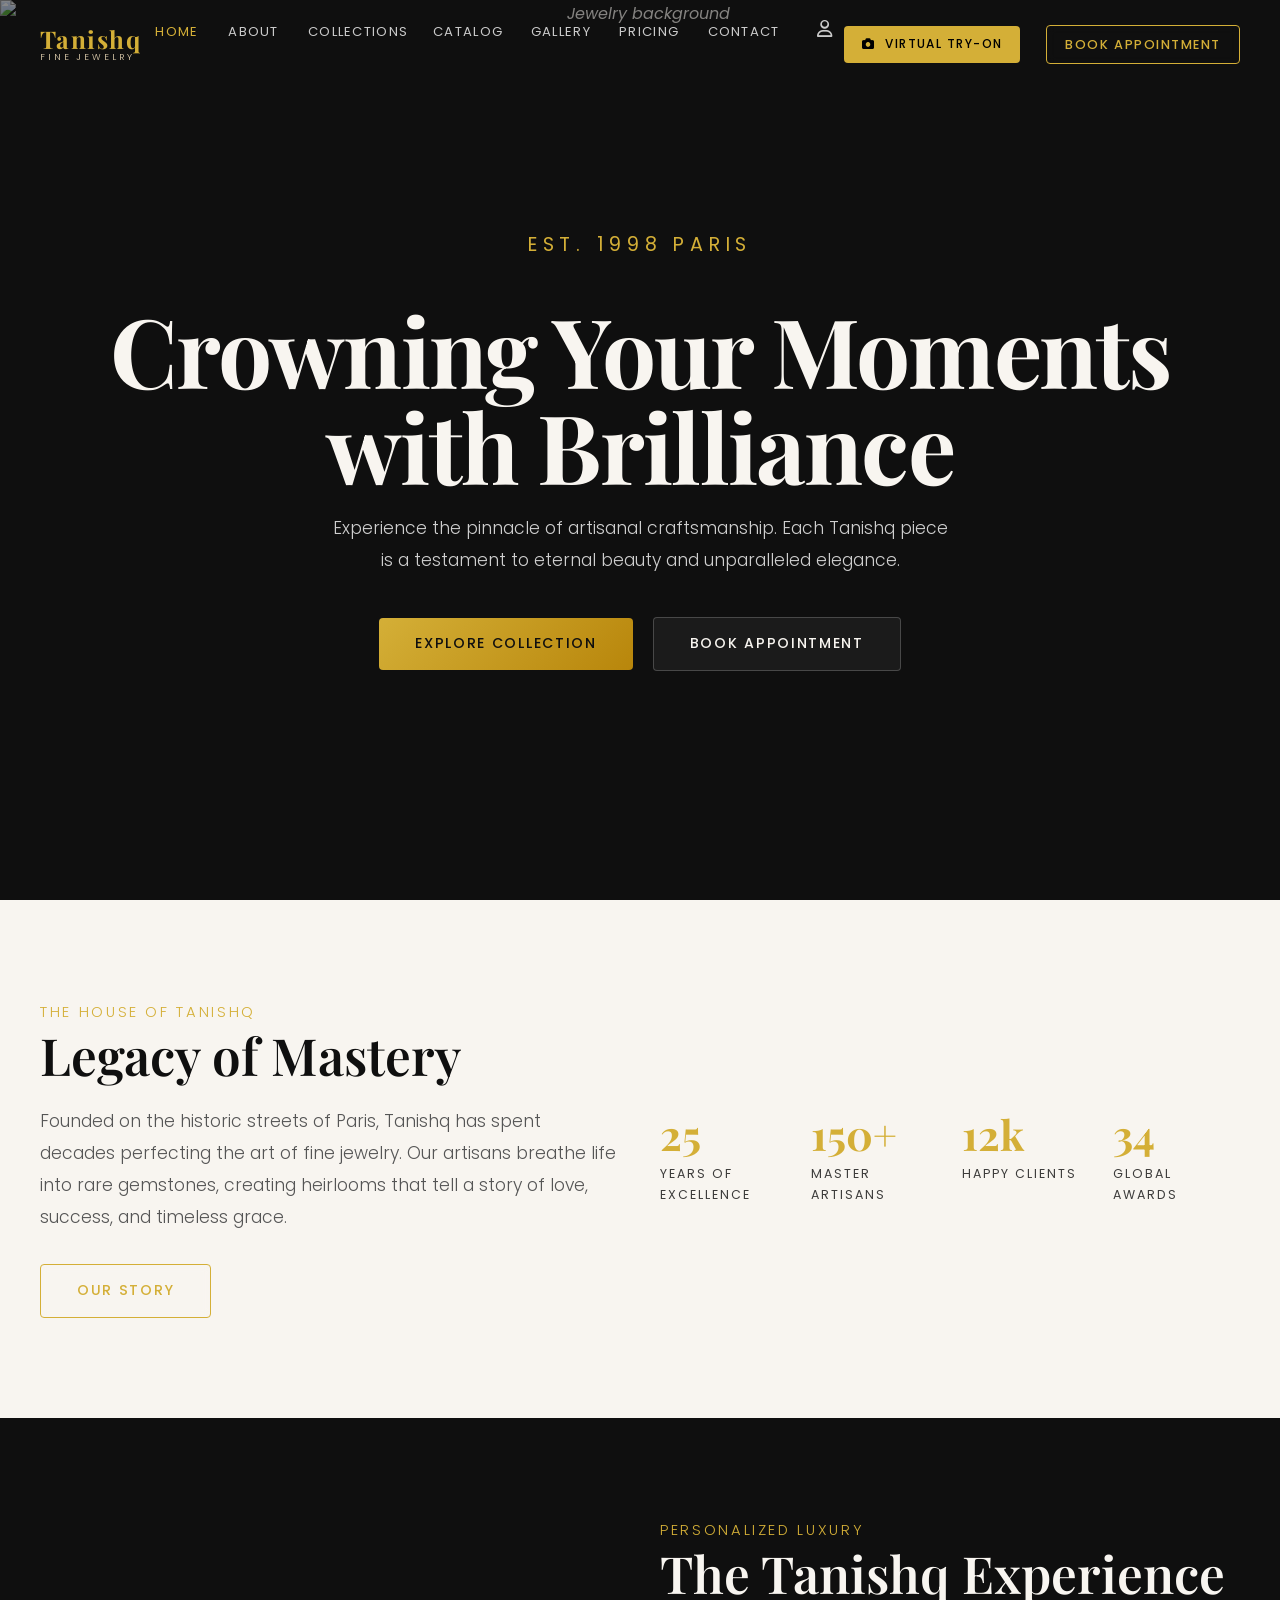
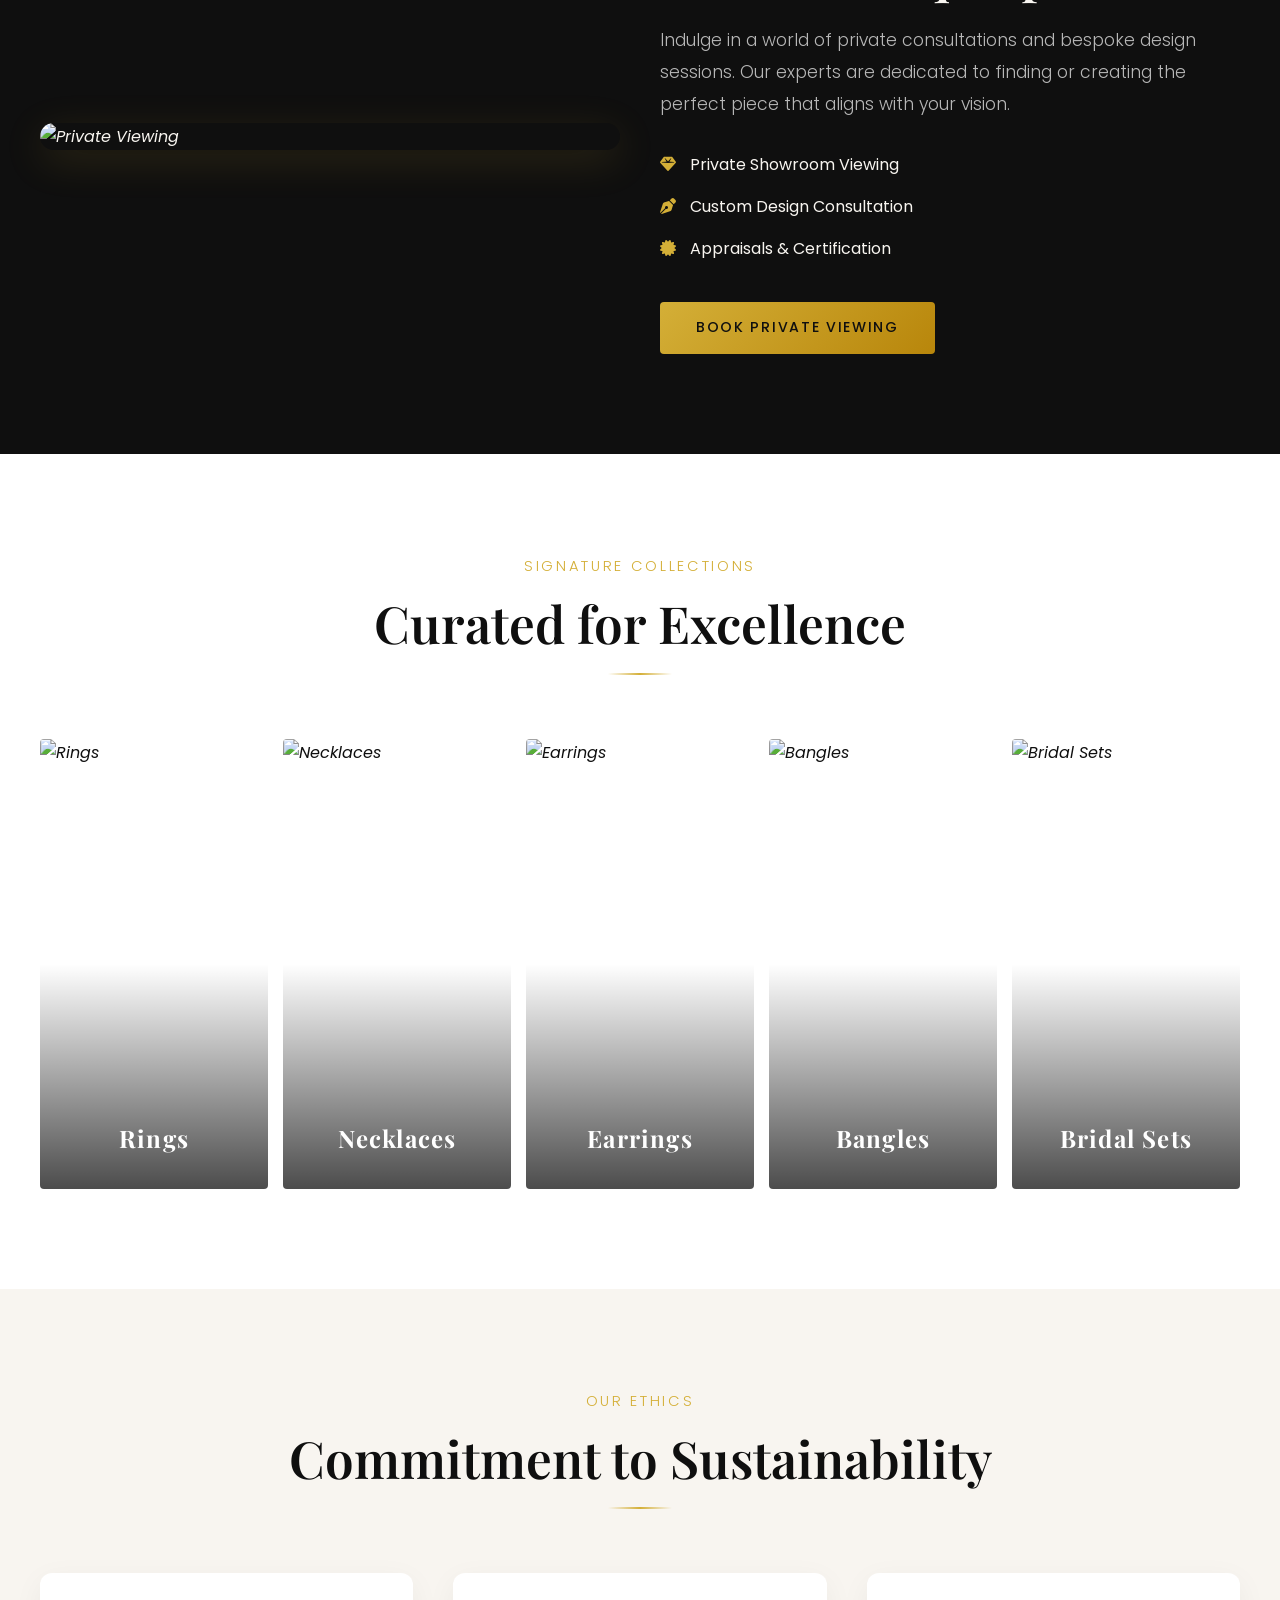
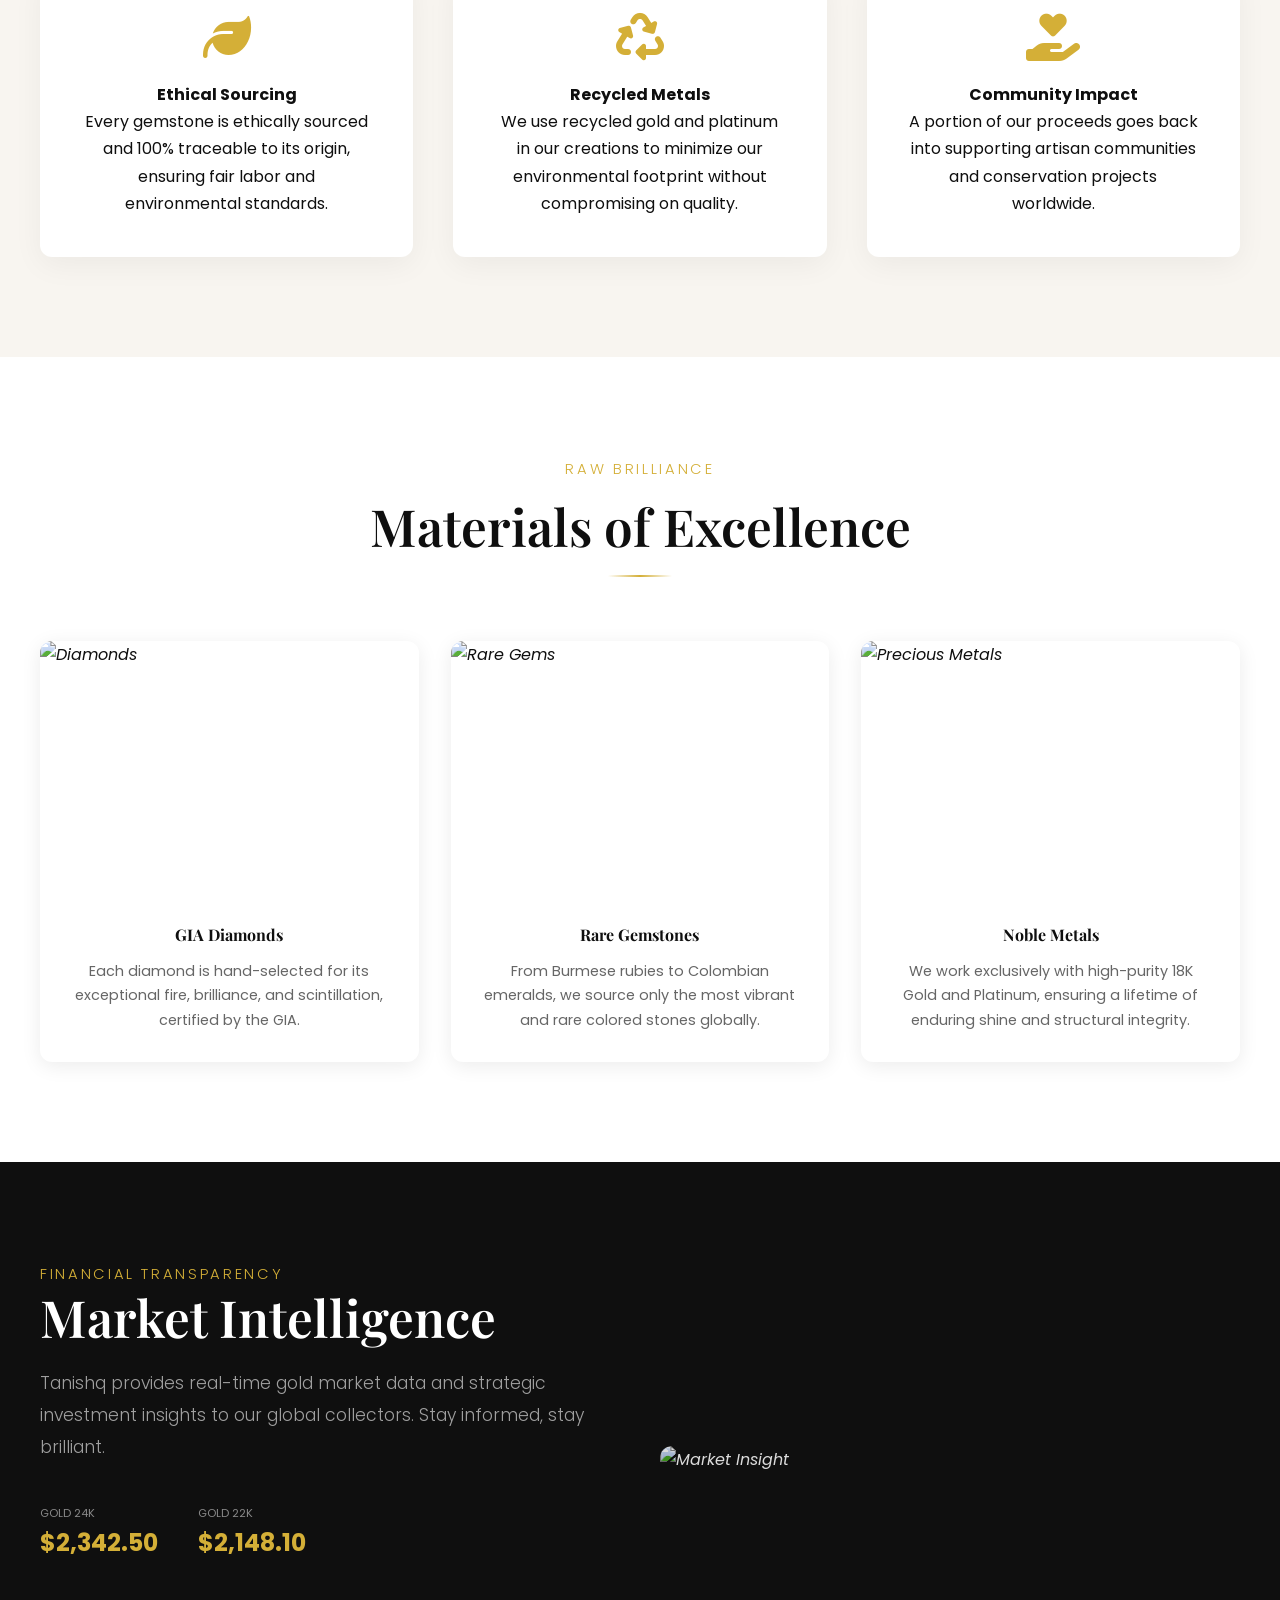
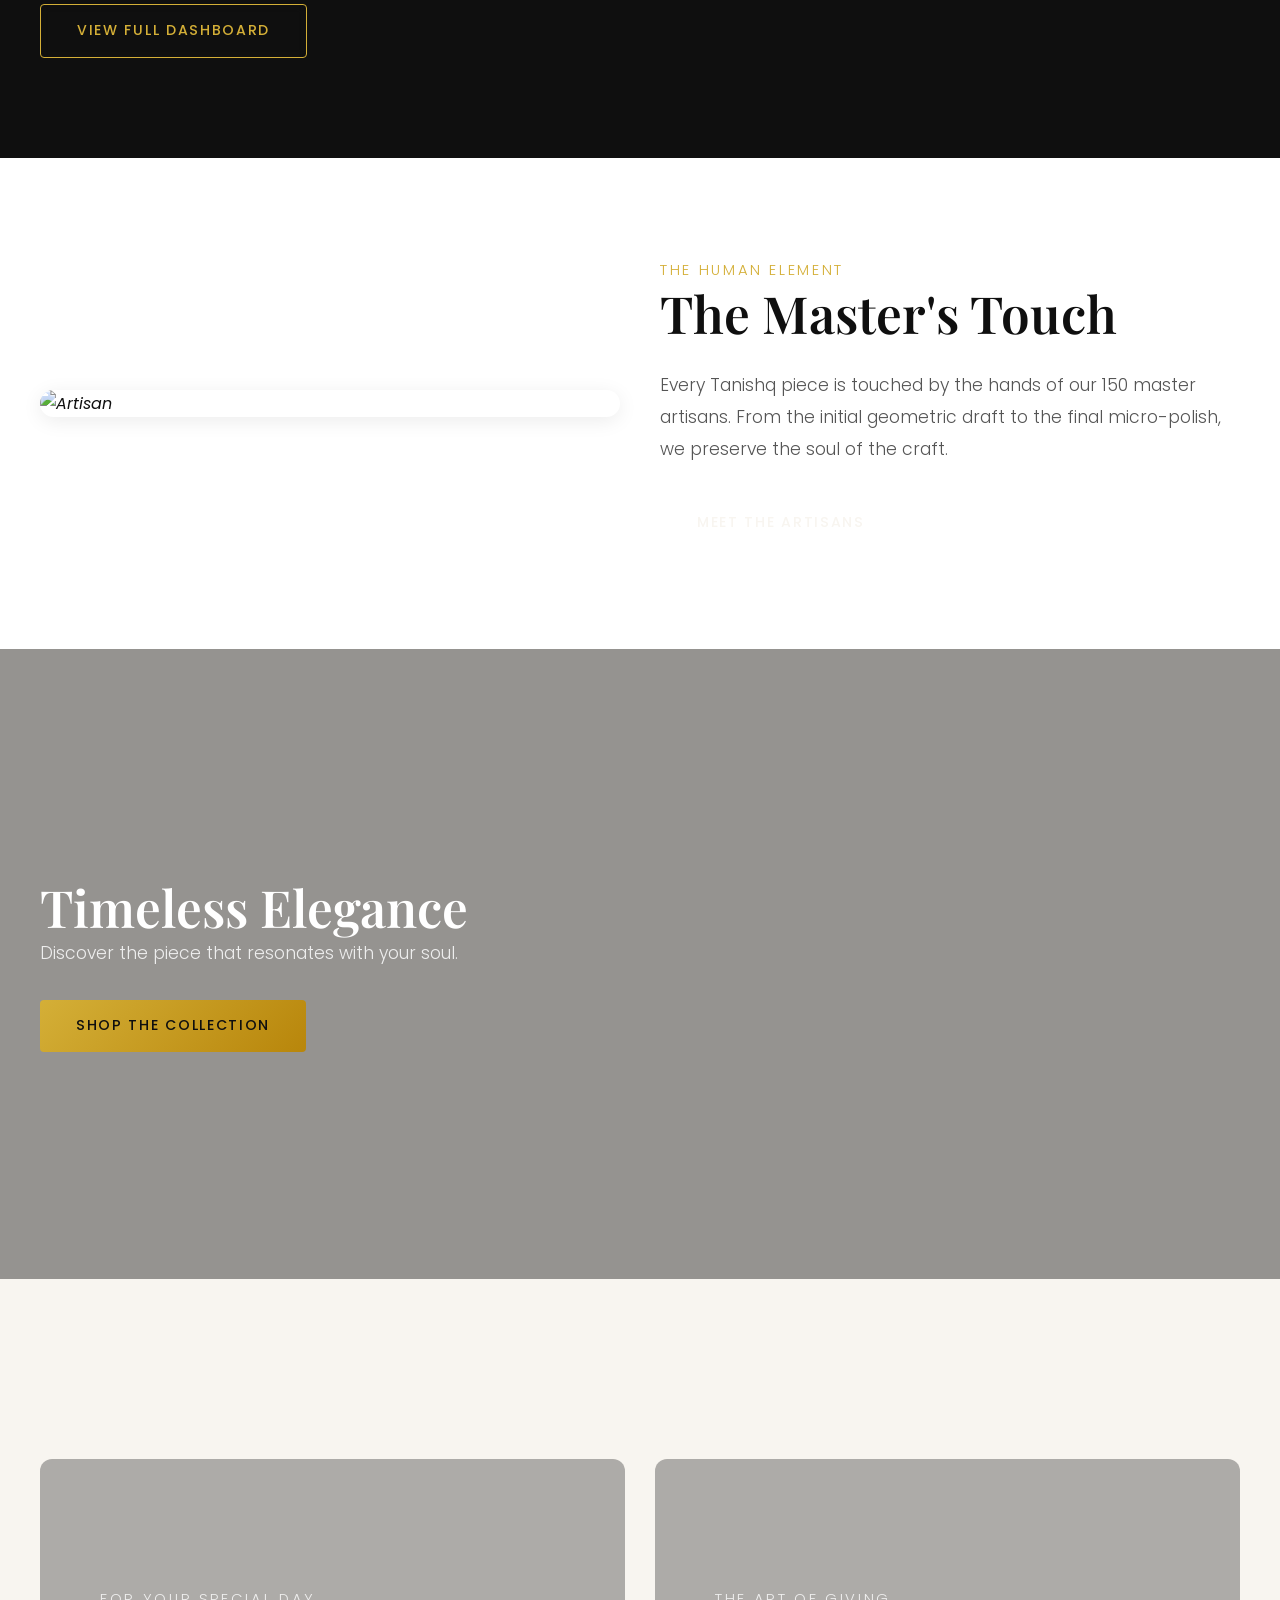
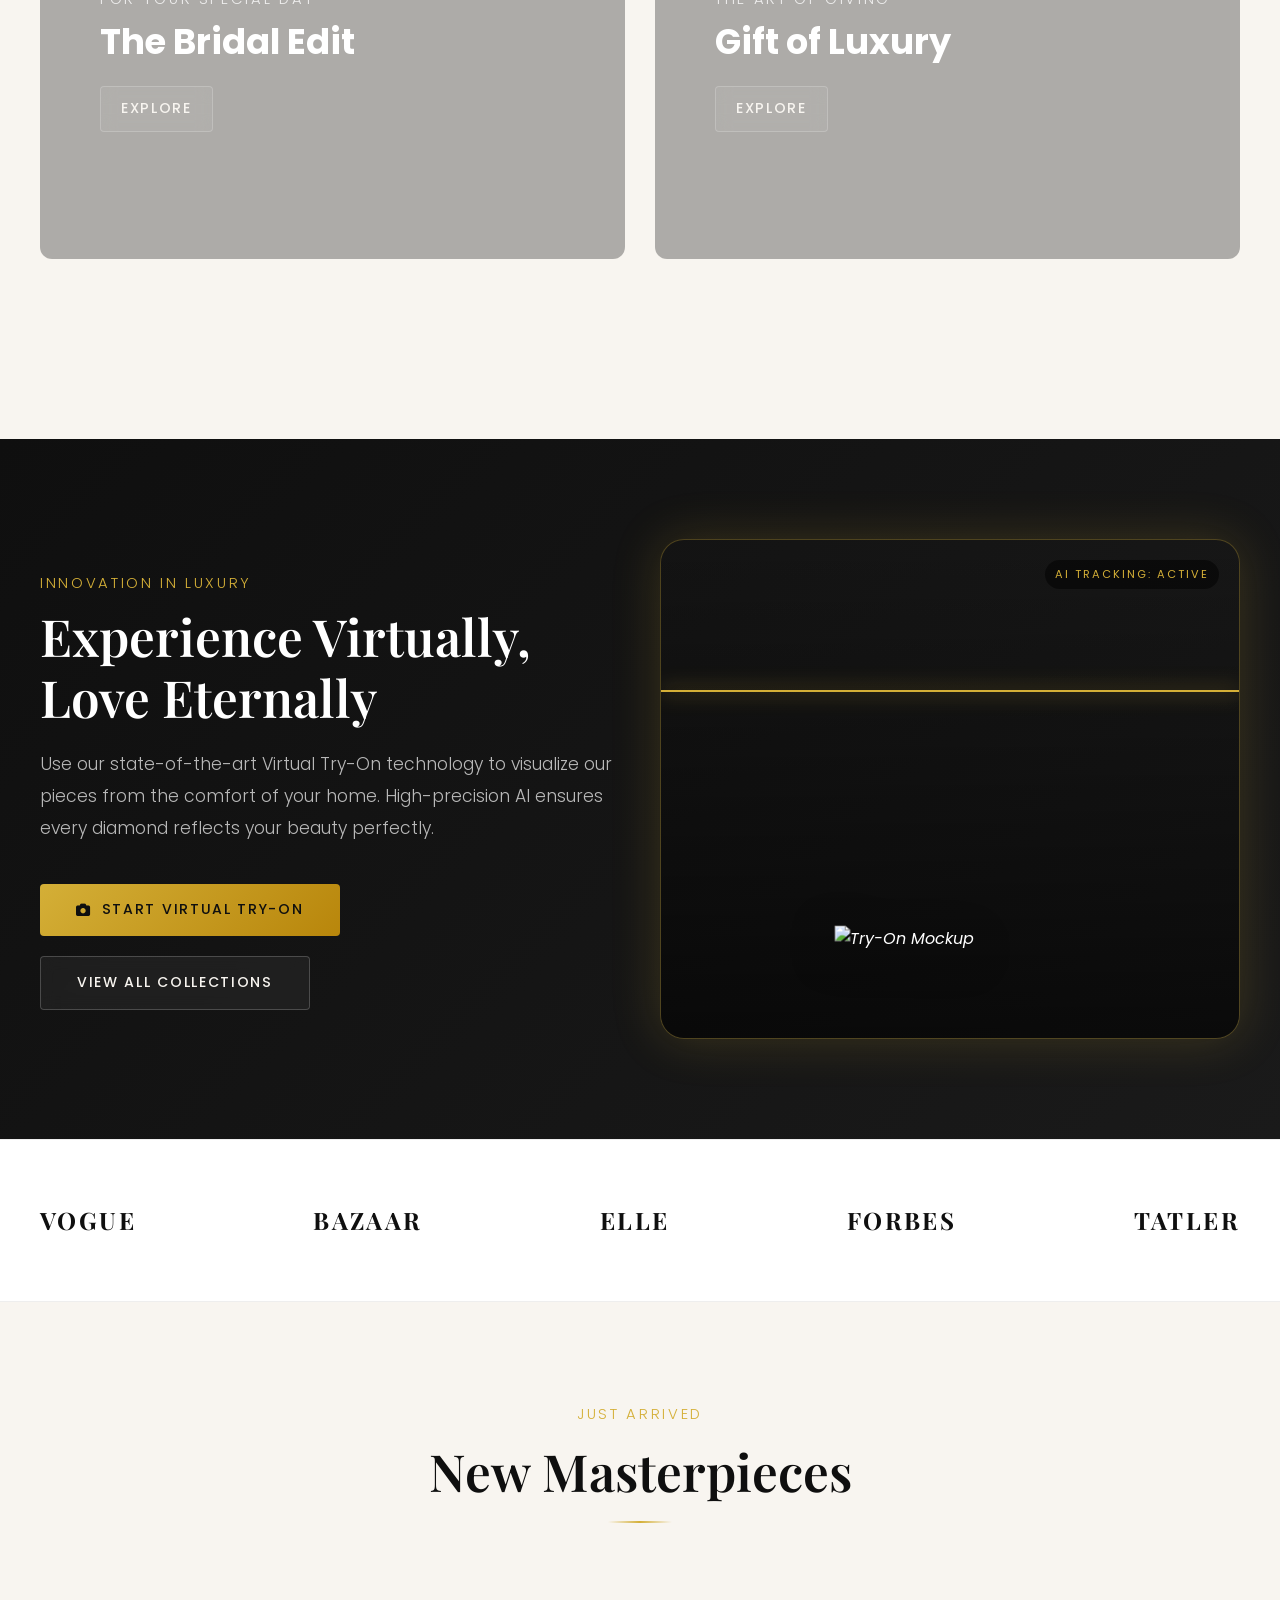
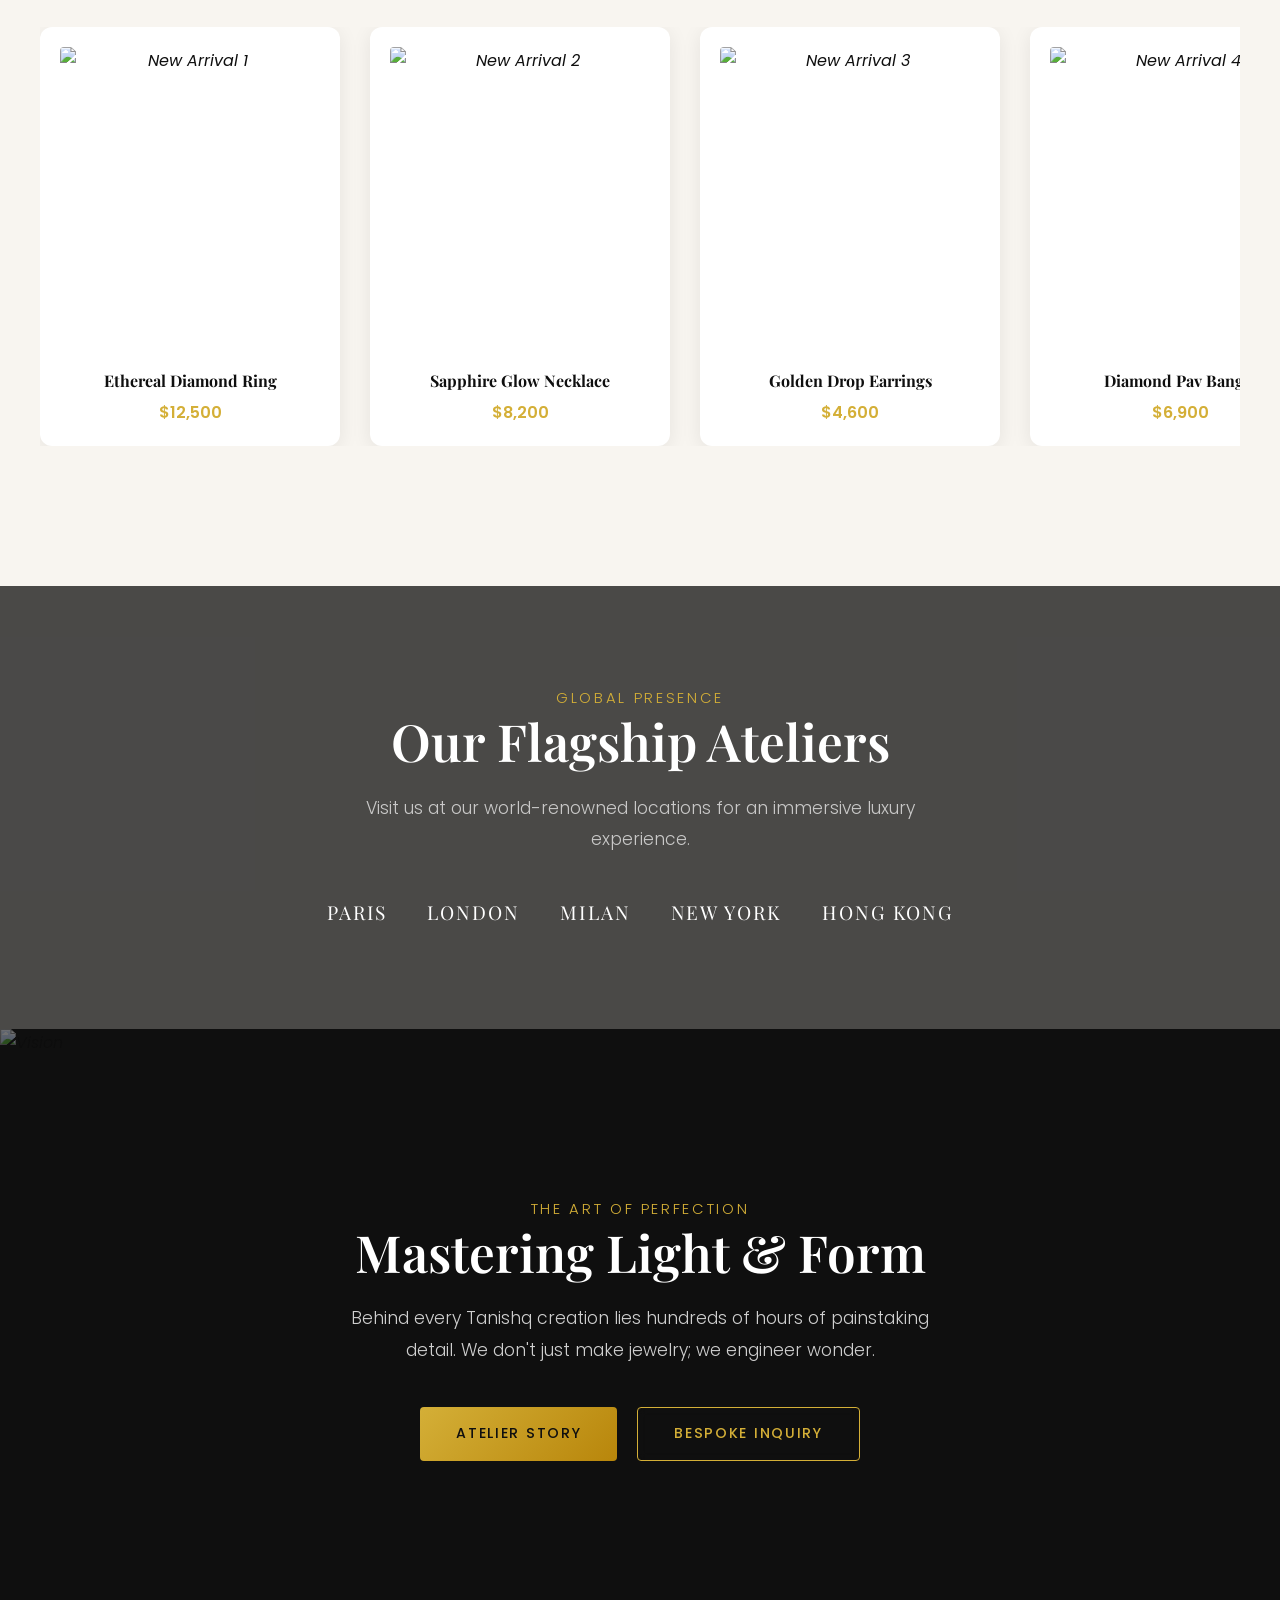
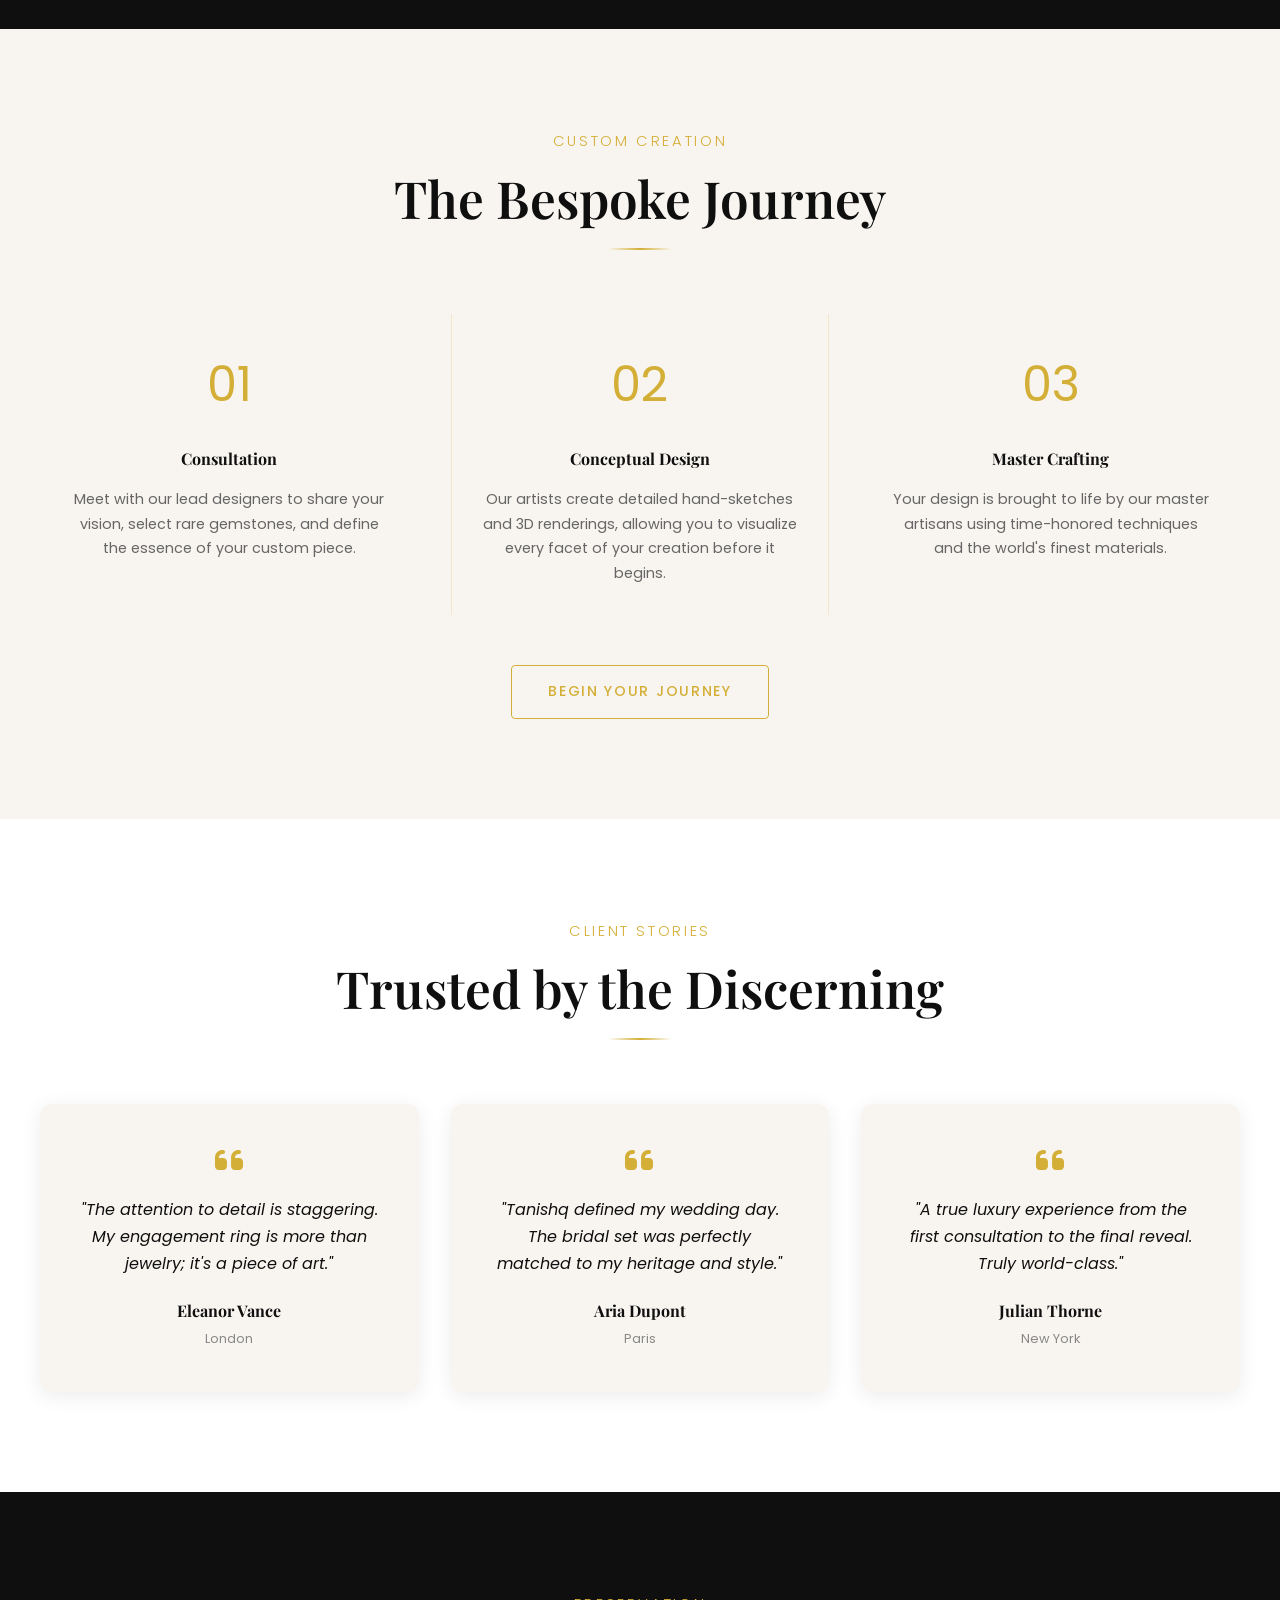
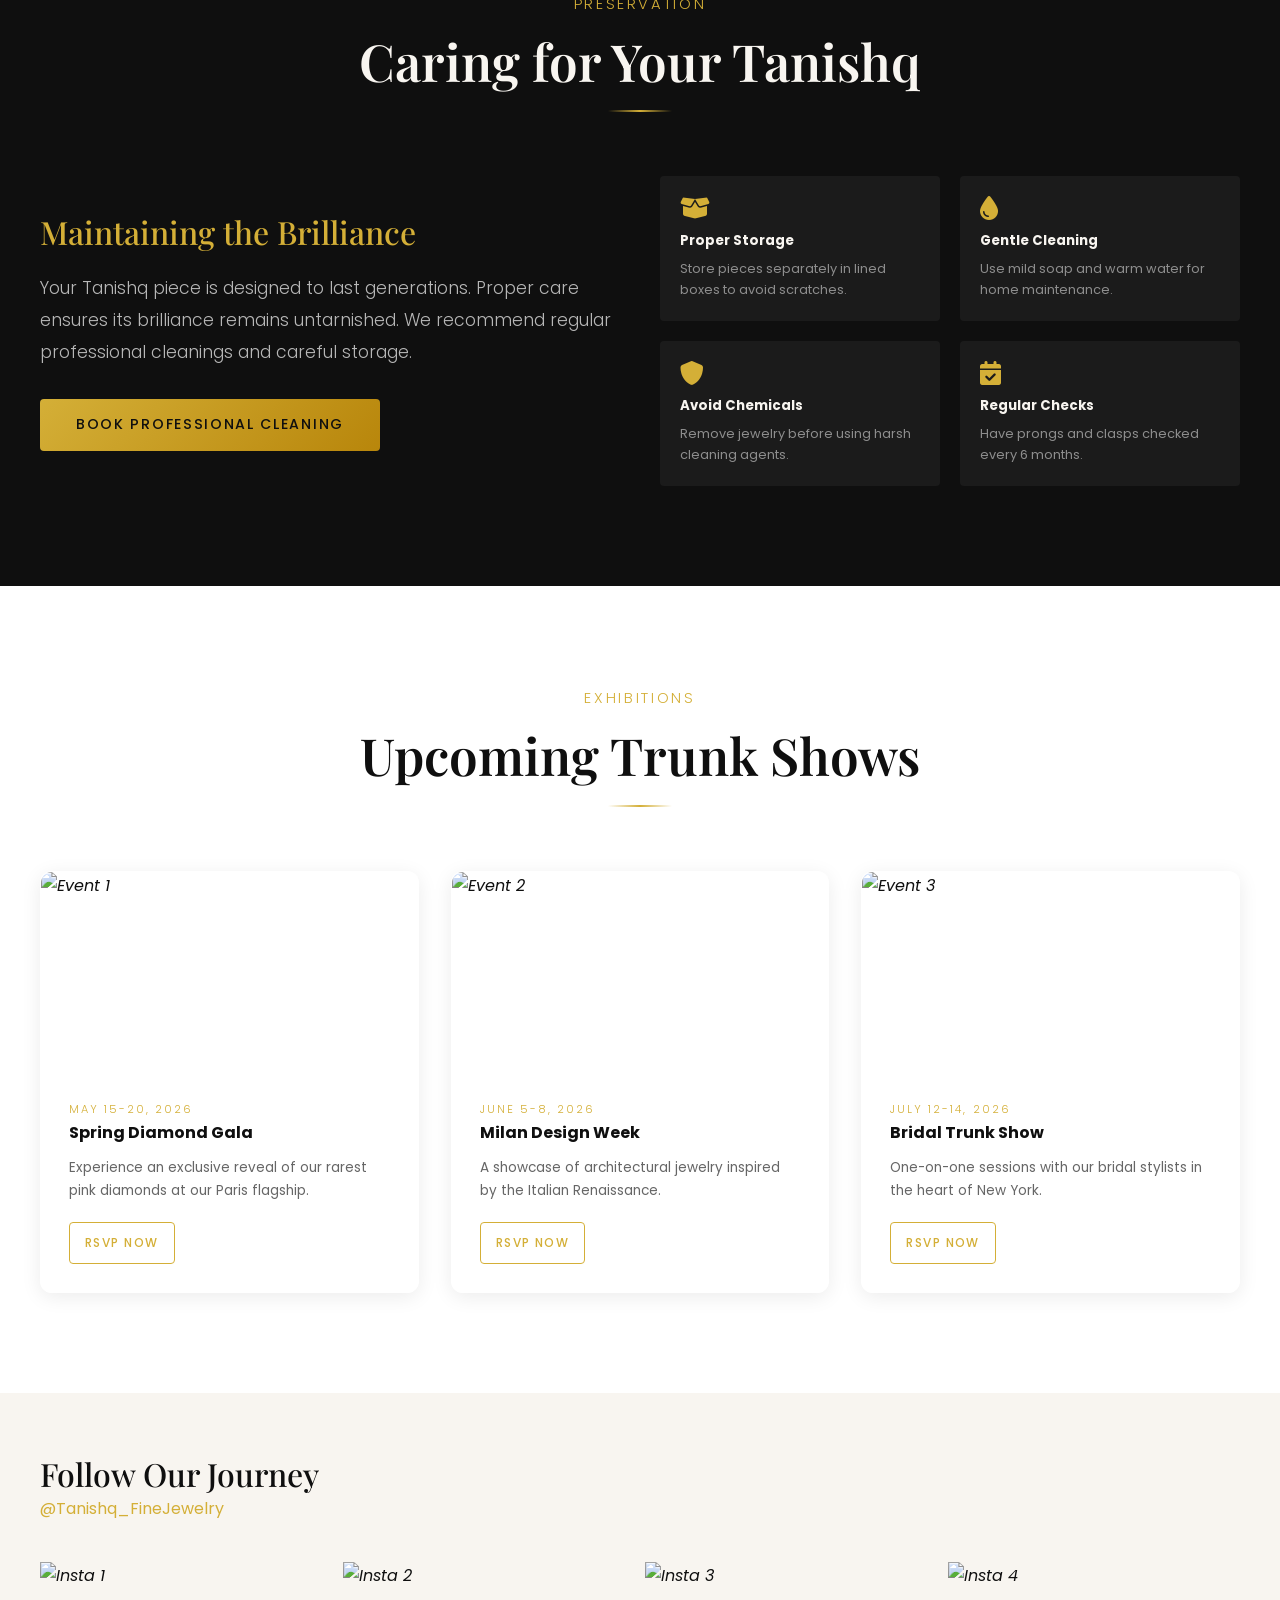
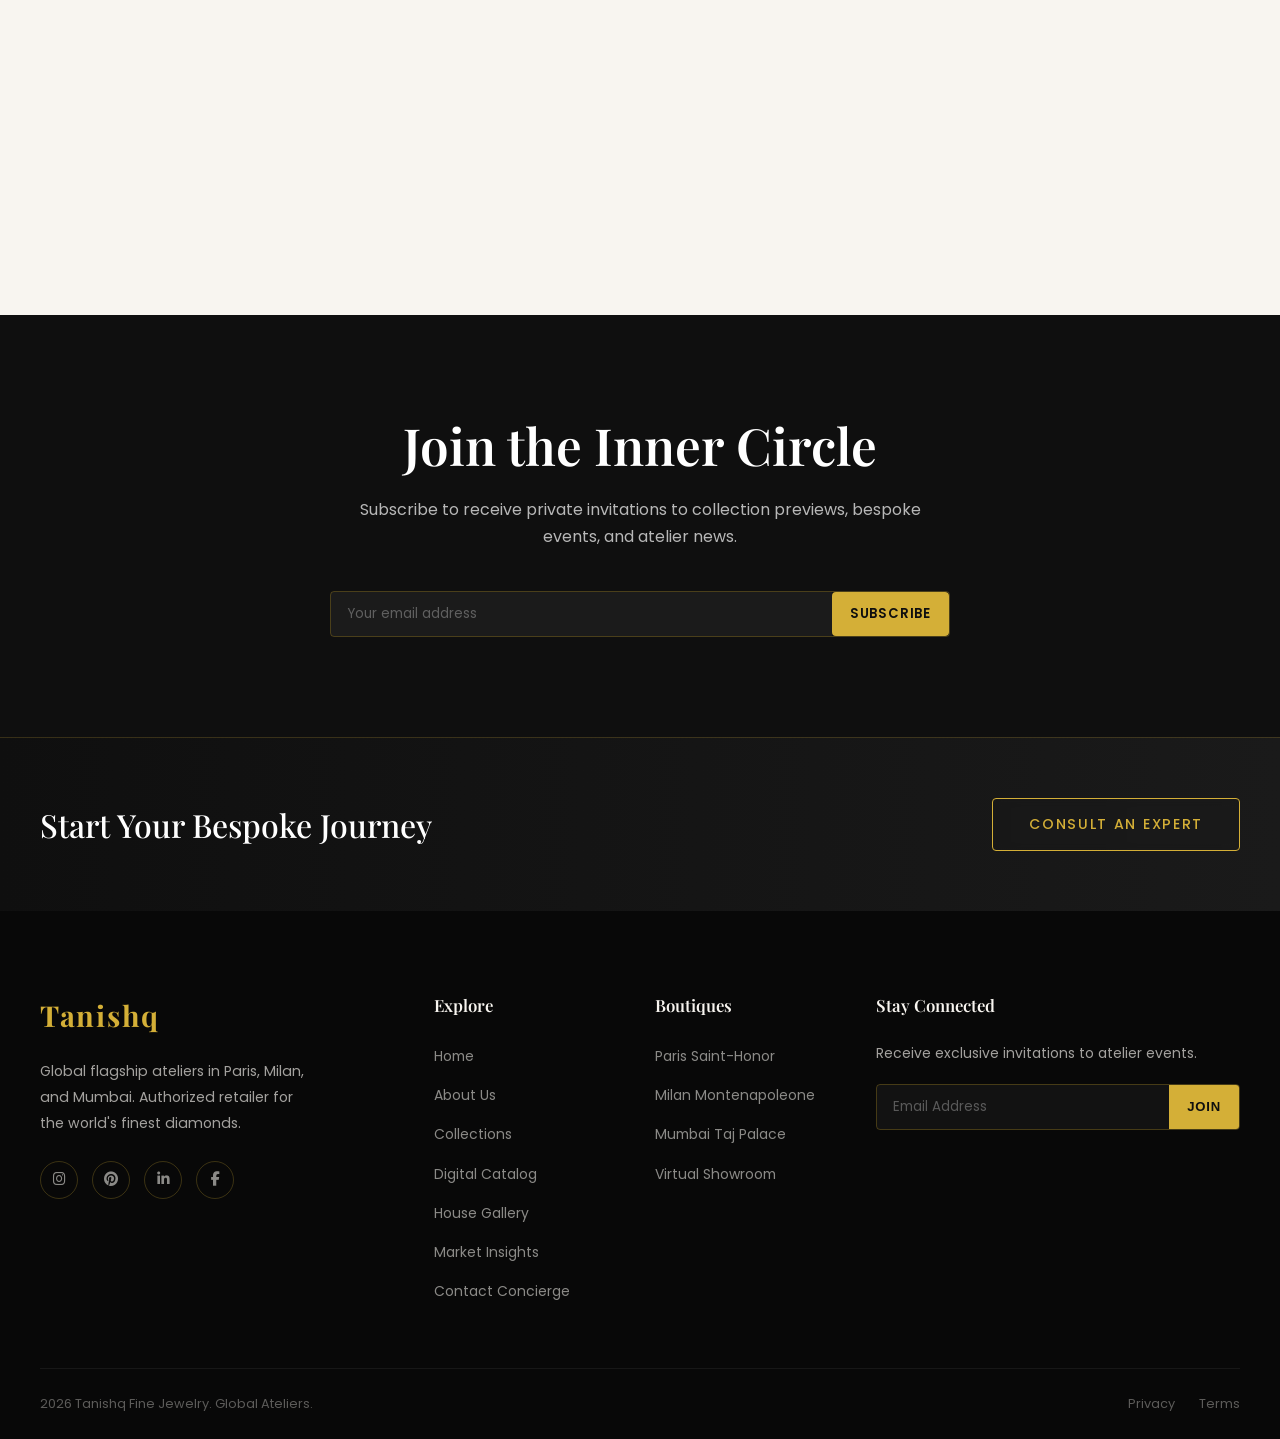
==== commit 63b22b81: "responsiveness fixed" ====
--- a/index.html
+++ b/index.html
@@ -2,1378 +2,1394 @@
 <html lang="en">
 
 <head>
-  <meta charset="UTF-8" />
-  <meta name="viewport" content="width=device-width, initial-scale=1.0" />
-  <meta name="description"
-    content="Tanishq — Experience the pinnacle of luxury jewelry. From bespoke engagement rings to timeless necklaces, discover our handcrafted collections." />
-  <title>Tanishq Fine Jewelry | Timeless Luxury & Craftsmanship</title>
-  <link rel="stylesheet" href="style.css" />
-  <link rel="stylesheet" href="https://cdnjs.cloudflare.com/ajax/libs/font-awesome/6.5.0/css/all.min.css" />
-  <style>
-    /* ─── Page Specific Luxury Styles ─── */
-
-    /* 1. Cinematic Hero */
-    .hero-cinematic {
-      position: relative;
-      height: 100vh;
-      display: flex;
-      align-items: center;
-      justify-content: center;
-      text-align: center;
-      color: var(--color-ivory);
-      overflow: hidden;
-      background: var(--color-black);
-    }
-
-    .hero-video-bg {
-      position: absolute;
-      top: 50%;
-      left: 50%;
-      min-width: 100%;
-      min-height: 100%;
-      width: auto;
-      height: auto;
-      transform: translate(-50%, -50%);
-      opacity: 0.5;
-      object-fit: cover;
-    }
-
-    .hero-cinematic .container {
-      position: relative;
-      z-index: 10;
-    }
-
-    .hero-title-main {
-      font-size: clamp(3rem, 8vw, 6rem);
-      margin-bottom: 20px;
-      line-height: 1;
-    }
-
-    .hero-subtitle {
-      font-size: 1.2rem;
-      letter-spacing: 0.3em;
-      text-transform: uppercase;
-      color: var(--color-gold);
-      margin-bottom: 40px;
-      display: block;
-    }
-
-    /* 2. Fullscreen Banner */
-    .parallax-banner {
-      height: 70vh;
-      background-image: url('https://images.unsplash.com/photo-1515562141207-7a88fb7ce338?q=80&w=2070');
-      background-attachment: fixed;
-      background-position: center;
-      background-repeat: no-repeat;
-      background-size: cover;
-      display: flex;
-      align-items: center;
-      position: relative;
-    }
-
-    .parallax-banner::after {
-      content: '';
-      position: absolute;
-      inset: 0;
-      background: rgba(0, 0, 0, 0.4);
-    }
-
-    .parallax-content {
-      position: relative;
-      z-index: 5;
-      color: #fff;
-    }
-
-    /* 3. Featured Categories */
-    .category-grid {
-      display: grid;
-      grid-template-columns: repeat(5, 1fr);
-      gap: 15px;
-      margin-top: 50px;
-    }
-
-    .category-card {
-      position: relative;
-      height: 450px;
-      overflow: hidden;
-      border-radius: var(--radius-sm);
-      cursor: pointer;
-    }
-
-    .category-card img {
-      width: 100%;
-      height: 100%;
-      object-fit: cover;
-      transition: transform 1s ease;
-    }
-
-    .category-card:hover img {
-      transform: scale(1.1);
-    }
-
-    .category-overlay {
-      position: absolute;
-      inset: 0;
-      background: linear-gradient(to top, rgba(0, 0, 0, 0.7) 0%, transparent 50%);
-      display: flex;
-      flex-direction: column;
-      justify-content: flex-end;
-      padding: 30px;
-      color: #fff;
-      text-align: center;
-    }
-
-    .category-overlay h3 {
-      font-family: var(--font-heading);
-      font-size: 1.5rem;
-      letter-spacing: 0.05em;
-    }
-
-    /* 4. Luxury Promos */
-    .promo-banner {
-      display: grid;
-      grid-template-columns: 1fr 1fr;
-      gap: 30px;
-      margin: 80px 0;
-    }
-
-    .promo-item {
-      position: relative;
-      height: 400px;
-      border-radius: var(--radius-md);
-      overflow: hidden;
-      display: flex;
-      align-items: center;
-      padding: 60px;
-      color: #fff;
-    }
-
-    .promo-item.bridal {
-      background: url('https://images.unsplash.com/photo-1605100804763-247f67b3557e?q=80&w=1200') center/cover;
-    }
-
-    .promo-item.gift {
-      background: url('https://images.unsplash.com/photo-1549416878-b9ca95e26903?q=80&w=1200') center/cover;
-    }
-
-    .promo-item::before {
-      content: '';
-      position: absolute;
-      inset: 0;
-      background: rgba(0, 0, 0, 0.3);
-    }
-
-    .promo-content {
-      position: relative;
-      z-index: 2;
-      max-width: 300px;
-    }
-
-    .promo-content h2 {
-      font-size: 2.2rem;
-      margin-bottom: 15px;
-    }
-
-    /* 5. New Arrivals Carousel */
-    .carousel-container {
-      position: relative;
-      overflow: hidden;
-      padding: 40px 0;
-    }
-
-    .carousel-track {
-      display: flex;
-      gap: 30px;
-      transition: transform 0.5s ease;
-      cursor: grab;
-      overflow-x: auto;
-      scrollbar-width: none;
-      /* Firefox */
-    }
-
-    .carousel-track::-webkit-scrollbar {
-      display: none;
-    }
-
-    /* Chrome/Safari */
-
-    .carousel-item {
-      width: 300px;
-      flex-shrink: 0;
-      background: #fff;
-      padding: 20px;
-      border-radius: var(--radius-md);
-      box-shadow: var(--shadow-card);
-      text-align: center;
-    }
-
-    @media (max-width: 480px) {
-      .carousel-item {
-        width: 280px !important;
-      }
-    }
-
-    .carousel-item img {
-      width: 100%;
-      height: 300px;
-      object-fit: cover;
-      margin-bottom: 20px;
-      border-radius: var(--radius-sm);
-    }
-
-    .carousel-item h4 {
-      font-family: var(--font-heading);
-      margin-bottom: 5px;
-    }
-
-    .carousel-item .price {
-      color: var(--color-gold);
-      font-weight: 600;
-    }
-
-    /* 6. Craftsmanship Section */
-    .craft-section {
-      background: var(--color-black);
-      color: var(--color-ivory);
-      padding: 120px 0;
-      text-align: center;
-    }
-
-    .craft-visual {
-      margin-top: 60px;
-      height: 500px;
-      background: url('https://images.unsplash.com/photo-1512163143273-bde0e3cc7407?q=80&w=1200') center/cover;
-      border-radius: var(--radius-lg);
-      position: relative;
-    }
-
-    .craft-play-btn {
-      position: absolute;
-      top: 50%;
-      left: 50%;
-      transform: translate(-50%, -50%);
-      width: 80px;
-      height: 80px;
-      background: var(--color-gold);
-      border-radius: 50%;
-      display: flex;
-      align-items: center;
-      justify-content: center;
-      color: var(--color-black);
-      font-size: 1.5rem;
-      cursor: pointer;
-      box-shadow: 0 0 0 10px rgba(212, 175, 55, 0.2);
-      transition: transform 0.3s ease;
-    }
-
-    .craft-play-btn:hover {
-      transform: translate(-50%, -50%) scale(1.1);
-    }
-
-    /* 7. Instagram Preview */
-    .insta-grid-home {
-      display: grid;
-      grid-template-columns: repeat(4, 1fr);
-      gap: 10px;
-      margin-top: 40px;
-    }
-
-    .insta-img {
-      position: relative;
-      aspect-ratio: 1;
-      overflow: hidden;
-    }
-
-    .insta-img img {
-      width: 100%;
-      height: 100%;
-      object-fit: cover;
-      transition: transform 0.5s;
-    }
-
-    .insta-img:hover img {
-      transform: scale(1.1);
-    }
-
-    .insta-img::after {
-      content: '\f16d';
-      font-family: 'Font Awesome 6 Brands';
-      position: absolute;
-      inset: 0;
-      background: rgba(212, 175, 55, 0.4);
-      display: flex;
-      align-items: center;
-      justify-content: center;
-      color: #fff;
-      font-size: 2rem;
-      opacity: 0;
-      transition: opacity 0.3s;
-    }
-
-    .insta-img:hover::after {
-      opacity: 1;
-    }
-
-    /* 8. Sustainability Section */
-    .sustainability-grid {
-      display: grid;
-      grid-template-columns: repeat(3, 1fr);
-      gap: 40px;
-      margin-top: 60px;
-    }
-
-    .sustainability-item {
-      text-align: center;
-      padding: 40px;
-      background: #fff;
-      border-radius: var(--radius-md);
-      box-shadow: var(--shadow-soft);
-      transition: transform 0.3s ease;
-    }
-
-    .sustainability-item:hover {
-      transform: translateY(-10px);
-    }
-
-    .sustainability-icon {
-      font-size: 3rem;
-      color: var(--color-gold);
-      margin-bottom: 20px;
-    }
-
-    /* 9. Press Logos */
-    .press-strip {
-      background: #fff;
-      padding: 60px 0;
-      border-top: 1px solid #eee;
-      border-bottom: 1px solid #eee;
-    }
-
-    .press-logos {
-      display: flex;
-      justify-content: space-between;
-      align-items: center;
-      opacity: 0.5;
-      filter: grayscale(100%);
-      flex-wrap: wrap;
-      gap: 30px;
-    }
-
-    .press-logos span {
-      font-family: var(--font-heading);
-      font-size: 1.5rem;
-      font-weight: 700;
-      letter-spacing: 0.1em;
-    }
-
-    /* 10. Global Presence */
-    .global-presence {
-      padding: 100px 0;
-      background: url('https://images.unsplash.com/photo-1526772662000-3f88f10c05fe?q=80&w=2000') center/cover;
-      position: relative;
-      color: #fff;
-      text-align: center;
-    }
-
-    .global-presence::after {
-      content: '';
-      position: absolute;
-      inset: 0;
-      background: rgba(0, 0, 0, 0.7);
-    }
-
-    .global-content {
-      position: relative;
-      z-index: 5;
-    }
-
-    .city-list {
-      display: flex;
-      justify-content: center;
-      gap: 40px;
-      margin-top: 40px;
-      flex-wrap: wrap;
-    }
-
-    .city-item {
-      font-family: var(--font-heading);
-      font-size: 1.2rem;
-      letter-spacing: 0.1em;
-    }
-
-    /* 11. Final CTA Strip */
-    .final-cta {
-      background: linear-gradient(90deg, #0F0F0F, #1a1a1a);
-      padding: 60px 0;
-      text-align: center;
-      border-top: 1px solid rgba(212, 175, 55, 0.2);
-    }
-
-    /* --- Ultimate Home Alignment Overrides --- */
-    @media (max-width: 1024px) {
-      .hero-cinematic {
-        padding-top: 140px !important;
-        padding-bottom: 100px !important;
-      }
-
-      .category-grid {
-        grid-template-columns: repeat(3, 1fr) !important;
-      }
-
-      .grid-2,
-      .grid-3 {
-        grid-template-columns: 1fr !important;
-        gap: 40px !important;
-        text-align: center !important;
-      }
-
-      .stat-strip-grid {
-        grid-template-columns: repeat(2, 1fr) !important;
-        gap: 30px !important;
-      }
-
-      .sustainability-grid {
-        grid-template-columns: repeat(2, 1fr) !important;
-      }
-
-      .promo-banner {
-        grid-template-columns: 1fr !important;
-      }
-
-      .vision-content {
-        padding: 40px 20px !important;
-      }
-
-      .section-header,
-      .lead {
-        text-align: center !important;
-      }
-
-      /* Bespoke Journey Border Fix */
-      .grid-3>div {
-        border: none !important;
-        padding: 20px 0 !important;
-      }
-
-      .category-grid {
-        grid-template-columns: repeat(3, 1fr) !important;
-      }
-
-      .category-card {
-        height: 350px !important;
-      }
-    }
-
-    @media (max-width: 768px) {
-      .craft-visual {
-        height: 350px !important;
-      }
-
-      .category-grid {
-        grid-template-columns: repeat(2, 1fr) !important;
-        gap: 15px !important;
-      }
-
-      .category-card {
-        height: 280px !important;
-      }
-
-      .insta-grid-home {
-        grid-template-columns: repeat(2, 1fr) !important;
-      }
-
-      .sustainability-grid {
-        grid-template-columns: 1fr !important;
-      }
-
-      .promo-item {
-        padding: 40px 30px !important;
-        height: auto !important;
-        min-height: 350px !important;
-      }
-
-      .parallax-banner {
-        height: 50vh !important;
-        background-attachment: scroll !important;
-      }
-
-      /* Force all inner grids */
-      .section .grid-2,
-      .section .grid-3 {
-        grid-template-columns: 1fr !important;
-        gap: 30px !important;
-      }
-
-      /* Handle fixed paddings/borders */
-      [style*="padding-left: 60px"] {
-        padding-left: 0 !important;
-        margin-top: 30px;
-      }
-
-      [style*="border-left"],
-      [style*="border-right"] {
-        border: none !important;
-      }
-
-      .vision-content {
-        padding: 20px !important;
-      }
-
-      .final-cta .container>div {
-        flex-direction: column !important;
-        text-align: center;
-      }
-
-      .stat-item {
-        padding: 20px 0 !important;
-        border-bottom: 1px solid rgba(0, 0, 0, 0.05) !important;
-      }
-    }
-
-    @media (max-width: 480px) {
-      .category-grid {
-        grid-template-columns: 1fr !important;
-      }
-
-      .category-card {
-        height: 400px !important;
-      }
-    }
-
-    @media (max-width: 480px) {
-      .hero-title-main {
-        font-size: 2.2rem !important;
-      }
-
-      .hero-subtitle {
-        font-size: 0.9rem !important;
-        letter-spacing: 0.15em !important;
-      }
-
-      .city-list {
-        gap: 20px !important;
-        flex-direction: column !important;
-        align-items: center;
-      }
-
-      .city-item {
-        font-size: 1rem !important;
-      }
-
-      .press-logos {
-        gap: 20px !important;
-        justify-content: center;
-      }
-
-      .insta-grid-home {
-        grid-template-columns: 1fr !important;
-      }
-
-      .carousel-item {
-        min-width: 260px !important;
-      }
-
-      /* Force grid children in sub-layouts */
-      [style*="grid-template-columns: 1fr 1fr"] {
-        grid-template-columns: 1fr !important;
-      }
-    }
-  </style>
+ <meta charset="UTF-8" />
+ <meta name="viewport" content="width=device-width, initial-scale=1.0" />
+ <meta name="description"
+ content="Tanishq Experience the pinnacle of luxury jewelry. From bespoke engagement rings to timeless necklaces, discover our handcrafted collections." />
+ <title>Tanishq Fine Jewelry | Timeless Luxury & Craftsmanship</title>
+ <link rel="stylesheet" href="style.css" />
+ <link rel="stylesheet" href="https://cdnjs.cloudflare.com/ajax/libs/font-awesome/6.5.0/css/all.min.css" />
+ <style>
+ /* Page Specific Luxury Styles */
+
+ /* 1. Cinematic Hero */
+ .hero-cinematic {
+ position: relative;
+ height: 100vh;
+ display: flex;
+ align-items: center;
+ justify-content: center;
+ text-align: center;
+ color: var(--color-ivory);
+ overflow: hidden;
+ background: var(--color-black);
+ }
+
+ .hero-video-bg {
+ position: absolute;
+ top: 50%;
+ left: 50%;
+ min-width: 100%;
+ min-height: 100%;
+ width: auto;
+ height: auto;
+ transform: translate(-50%, -50%);
+ opacity: 0.5;
+ object-fit: cover;
+ }
+
+ .hero-cinematic .container {
+ position: relative;
+ z-index: 10;
+ }
+
+ .hero-title-main {
+ font-size: clamp(3rem, 8vw, 6rem);
+ margin-bottom: 20px;
+ line-height: 1;
+ }
+
+ .hero-subtitle {
+ font-size: 1.2rem;
+ letter-spacing: 0.3em;
+ text-transform: uppercase;
+ color: var(--color-gold);
+ margin-bottom: 40px;
+ display: block;
+ }
+
+ /* 2. Fullscreen Banner */
+ .parallax-banner {
+ height: 70vh;
+ background-image: url('https://images.unsplash.com/photo-1515562141207-7a88fb7ce338?q=80&w=2070');
+ background-attachment: fixed;
+ background-position: center;
+ background-repeat: no-repeat;
+ background-size: cover;
+ display: flex;
+ align-items: center;
+ position: relative;
+ }
+
+ .parallax-banner::after {
+ content: '';
+ position: absolute;
+ inset: 0;
+ background: rgba(0, 0, 0, 0.4);
+ }
+
+ .parallax-content {
+ position: relative;
+ z-index: 5;
+ color: #fff;
+ }
+
+ /* 3. Featured Categories */
+ .category-grid {
+ display: grid;
+ grid-template-columns: repeat(5, 1fr);
+ gap: 15px;
+ margin-top: 50px;
+ }
+
+ .category-card {
+ position: relative;
+ height: 450px;
+ overflow: hidden;
+ border-radius: var(--radius-sm);
+ cursor: pointer;
+ }
+
+ .category-card img {
+ width: 100%;
+ height: 100%;
+ object-fit: cover;
+ transition: transform 1s ease;
+ }
+
+ .category-card:hover img {
+ transform: scale(1.1);
+ }
+
+ .category-overlay {
+ position: absolute;
+ inset: 0;
+ background: linear-gradient(to top, rgba(0, 0, 0, 0.7) 0%, transparent 50%);
+ display: flex;
+ flex-direction: column;
+ justify-content: flex-end;
+ padding: 30px;
+ color: #fff;
+ text-align: center;
+ }
+
+ .category-overlay h3 {
+ font-family: var(--font-heading);
+ font-size: 1.5rem;
+ letter-spacing: 0.05em;
+ }
+
+ /* 4. Luxury Promos */
+ .promo-banner {
+ display: grid;
+ grid-template-columns: 1fr 1fr;
+ gap: 30px;
+ margin: 80px 0;
+ }
+
+ .promo-item {
+ position: relative;
+ height: 400px;
+ border-radius: var(--radius-md);
+ overflow: hidden;
+ display: flex;
+ align-items: center;
+ padding: 60px;
+ color: #fff;
+ }
+
+ .promo-item.bridal {
+ background: url('https://images.unsplash.com/photo-1605100804763-247f67b3557e?q=80&w=1200') center/cover;
+ }
+
+ .promo-item.gift {
+ background: url('https://images.unsplash.com/photo-1549416878-b9ca95e26903?q=80&w=1200') center/cover;
+ }
+
+ .promo-item::before {
+ content: '';
+ position: absolute;
+ inset: 0;
+ background: rgba(0, 0, 0, 0.3);
+ }
+
+ .promo-content {
+ position: relative;
+ z-index: 2;
+ max-width: 300px;
+ }
+
+ .promo-content h2 {
+ font-size: 2.2rem;
+ margin-bottom: 15px;
+ }
+
+ /* 5. New Arrivals Carousel */
+ .carousel-container {
+ position: relative;
+ overflow: hidden;
+ padding: 40px 0;
+ width: 100%;
+ }
+
+ .carousel-track {
+ display: flex;
+ gap: 30px;
+ transition: transform 0.5s ease;
+ cursor: grab;
+ overflow-x: auto;
+ scrollbar-width: none;
+ /* Firefox */
+ }
+
+ .carousel-track::-webkit-scrollbar {
+ display: none;
+ }
+
+ /* Chrome/Safari */
+
+ .carousel-item {
+ width: 300px;
+ flex-shrink: 0;
+ background: #fff;
+ padding: 20px;
+ border-radius: var(--radius-md);
+ box-shadow: var(--shadow-card);
+ text-align: center;
+ }
+
+ @media (max-width: 480px) {
+ .carousel-item {
+ width: 280px !important;
+ }
+ }
+
+ .carousel-item img {
+ width: 100%;
+ height: 300px;
+ object-fit: cover;
+ margin-bottom: 20px;
+ border-radius: var(--radius-sm);
+ }
+
+ .carousel-item h4 {
+ font-family: var(--font-heading);
+ margin-bottom: 5px;
+ }
+
+ .carousel-item .price {
+ color: var(--color-gold);
+ font-weight: 600;
+ }
+
+ /* 6. Craftsmanship Section */
+ .craft-section {
+ background: var(--color-black);
+ color: var(--color-ivory);
+ padding: 120px 0;
+ text-align: center;
+ }
+
+ .craft-visual {
+ margin-top: 60px;
+ height: 500px;
+ background: url('https://images.unsplash.com/photo-1512163143273-bde0e3cc7407?q=80&w=1200') center/cover;
+ border-radius: var(--radius-lg);
+ position: relative;
+ }
+
+ .craft-play-btn {
+ position: absolute;
+ top: 50%;
+ left: 50%;
+ transform: translate(-50%, -50%);
+ width: 80px;
+ height: 80px;
+ background: var(--color-gold);
+ border-radius: 50%;
+ display: flex;
+ align-items: center;
+ justify-content: center;
+ color: var(--color-black);
+ font-size: 1.5rem;
+ cursor: pointer;
+ box-shadow: 0 0 0 10px rgba(212, 175, 55, 0.2);
+ transition: transform 0.3s ease;
+ }
+
+ .craft-play-btn:hover {
+ transform: translate(-50%, -50%) scale(1.1);
+ }
+
+ /* 7. Instagram Preview */
+ .insta-grid-home {
+ display: grid;
+ grid-template-columns: repeat(4, 1fr);
+ gap: 10px;
+ margin-top: 40px;
+ }
+
+ .insta-img {
+ position: relative;
+ aspect-ratio: 1;
+ overflow: hidden;
+ }
+
+ .insta-img img {
+ width: 100%;
+ height: 100%;
+ object-fit: cover;
+ transition: transform 0.5s;
+ }
+
+ .insta-img:hover img {
+ transform: scale(1.1);
+ }
+
+ .insta-img::after {
+ content: '\f16d';
+ font-family: 'Font Awesome 6 Brands';
+ position: absolute;
+ inset: 0;
+ background: rgba(212, 175, 55, 0.4);
+ display: flex;
+ align-items: center;
+ justify-content: center;
+ color: #fff;
+ font-size: 2rem;
+ opacity: 0;
+ transition: opacity 0.3s;
+ }
+
+ .insta-img:hover::after {
+ opacity: 1;
+ }
+
+ /* 8. Sustainability Section */
+ .sustainability-grid {
+ display: grid;
+ grid-template-columns: repeat(3, 1fr);
+ gap: 40px;
+ margin-top: 60px;
+ }
+
+ .sustainability-item {
+ text-align: center;
+ padding: 40px;
+ background: #fff;
+ border-radius: var(--radius-md);
+ box-shadow: var(--shadow-soft);
+ transition: transform 0.3s ease;
+ }
+
+ .sustainability-item:hover {
+ transform: translateY(-10px);
+ }
+
+ .sustainability-icon {
+ font-size: 3rem;
+ color: var(--color-gold);
+ margin-bottom: 20px;
+ }
+
+ /* 9. Press Logos */
+ .press-strip {
+ background: #fff;
+ padding: 60px 0;
+ border-top: 1px solid #eee;
+ border-bottom: 1px solid #eee;
+ }
+
+ .press-logos {
+ display: flex;
+ justify-content: space-between;
+ align-items: center;
+ opacity: 0.5;
+ filter: grayscale(100%);
+ flex-wrap: wrap;
+ gap: 30px;
+ }
+
+ .press-logos span {
+ font-family: var(--font-heading);
+ font-size: 1.5rem;
+ font-weight: 700;
+ letter-spacing: 0.1em;
+ }
+
+ /* 10. Global Presence */
+ .global-presence {
+ padding: 100px 0;
+ background: url('https://images.unsplash.com/photo-1526772662000-3f88f10c05fe?q=80&w=2000') center/cover;
+ position: relative;
+ color: #fff;
+ text-align: center;
+ }
+
+ .global-presence::after {
+ content: '';
+ position: absolute;
+ inset: 0;
+ background: rgba(0, 0, 0, 0.7);
+ }
+
+ .global-content {
+ position: relative;
+ z-index: 5;
+ }
+
+ .city-list {
+ display: flex;
+ justify-content: center;
+ gap: 40px;
+ margin-top: 40px;
+ flex-wrap: wrap;
+ }
+
+ .city-item {
+ font-family: var(--font-heading);
+ font-size: 1.2rem;
+ letter-spacing: 0.1em;
+ }
+
+ /* 11. Final CTA Strip */
+ .final-cta {
+ background: linear-gradient(90deg, #0F0F0F, #1a1a1a);
+ padding: 60px 0;
+ text-align: center;
+ border-top: 1px solid rgba(212, 175, 55, 0.2);
+ }
+
+ /* --- Ultimate Home Alignment Overrides --- */
+ @media (max-width: 1024px) {
+ .hero-cinematic {
+ padding-top: 140px !important;
+ padding-bottom: 100px !important;
+ }
+
+ .category-grid {
+ grid-template-columns: repeat(3, 1fr) !important;
+ }
+
+ .grid-2,
+ .grid-3 {
+ grid-template-columns: 1fr !important;
+ gap: 40px !important;
+ text-align: center !important;
+ }
+
+ .stat-strip-grid {
+ grid-template-columns: repeat(2, 1fr) !important;
+ gap: 30px !important;
+ }
+
+ .sustainability-grid {
+ grid-template-columns: repeat(2, 1fr) !important;
+ }
+
+ .promo-banner {
+ grid-template-columns: 1fr !important;
+ }
+
+ .vision-content {
+ padding: 40px 20px !important;
+ }
+
+ .section-header,
+ .lead {
+ text-align: center !important;
+ }
+
+ /* Bespoke Journey Border Fix */
+ .grid-3>div {
+ border: none !important;
+ padding: 20px 0 !important;
+ }
+
+ .category-grid {
+ grid-template-columns: repeat(3, 1fr) !important;
+ }
+
+ .category-card {
+ height: 350px !important;
+ }
+ }
+
+ @media (max-width: 768px) {
+ .craft-visual {
+ height: 350px !important;
+ }
+
+ .category-grid {
+ grid-template-columns: repeat(2, 1fr) !important;
+ gap: 15px !important;
+ }
+
+ .category-card {
+ height: 280px !important;
+ }
+
+ .insta-grid-home {
+ grid-template-columns: repeat(2, 1fr) !important;
+ }
+
+ .sustainability-grid {
+ grid-template-columns: 1fr !important;
+ }
+
+ .promo-item {
+ padding: 40px 30px !important;
+ height: auto !important;
+ min-height: 350px !important;
+ }
+
+ .parallax-banner {
+ height: 50vh !important;
+ background-attachment: scroll !important;
+ }
+
+ /* Force all inner grids */
+ .section .grid-2,
+ .section .grid-3 {
+ grid-template-columns: 1fr !important;
+ gap: 30px !important;
+ }
+
+ /* Handle fixed paddings/borders */
+ [style*="padding-left: 60px"] {
+ padding-left: 0 !important;
+ margin-top: 30px;
+ }
+
+ [style*="border-left"],
+ [style*="border-right"] {
+ border: none !important;
+ }
+
+ .vision-content {
+ padding: 20px !important;
+ }
+
+ .final-cta .container>div {
+ flex-direction: column !important;
+ text-align: center;
+ }
+
+ .stat-item {
+ padding: 20px 0 !important;
+ border-bottom: 1px solid rgba(0, 0, 0, 0.05) !important;
+ }
+ }
+
+ @media (max-width: 480px) {
+ .category-grid {
+ grid-template-columns: 1fr !important;
+ }
+
+ .category-card {
+ height: 400px !important;
+ }
+ }
+
+ @media (max-width: 480px) {
+ .hero-title-main {
+ font-size: 2.2rem !important;
+ }
+
+ .hero-subtitle {
+ font-size: 0.9rem !important;
+ letter-spacing: 0.15em !important;
+ }
+
+ .city-list {
+ gap: 20px !important;
+ flex-direction: column !important;
+ align-items: center;
+ }
+
+ .city-item {
+ font-size: 1rem !important;
+ }
+
+ .press-logos {
+ gap: 20px !important;
+ justify-content: center;
+ }
+
+ .insta-grid-home {
+ grid-template-columns: 1fr !important;
+ }
+
+ .carousel-item {
+ min-width: 260px !important;
+ }
+
+ /* Force grid children in sub-layouts */
+ [style*="grid-template-columns: 1fr 1fr"] {
+ grid-template-columns: 1fr !important;
+ }
+ }
+ </style>
 </head>
 
 <body>
 
-  <!-- NAVBAR (Sticky) -->
-  <nav class="navbar" id="navbar">
-    <div class="container">
-      <a href="index.html" class="nav-logo">
-        <span class="nav-logo-name">Tanishq</span>
-        <span class="nav-logo-tagline">Fine Jewelry</span>
-      </a>
-      <ul class="nav-links">
-        <li><a href="index.html" class="active">Home</a></li>
-        <li><a href="about.html">About</a></li>
-        <li><a href="products.html">Collections</a></li>
-        <li><a href="catalog.html">Catalog</a></li>
-        <li><a href="gallery.html">Gallery</a></li>
-        <li><a href="pricing.html">Pricing</a></li>
-        <li><a href="contact.html">Contact</a></li>
-      </ul>
-      <div class="nav-actions">
-        <a href="tryon.html" class="btn btn-primary"
-          style="padding: 8px 18px; font-size: 0.75rem; background: var(--color-gold); color: #000; margin-right: 10px;"><i
-            class="fa-solid fa-camera"></i> Virtual Try-On</a>
-        <a href="contact.html" class="btn btn-outline nav-cta" style="border-width: 1px; padding: 8px 18px;">Book
-          Appointment</a>
-        <button class="nav-toggle" id="navToggle"><span></span><span></span><span></span></button>
-      </div>
-    </div>
-  </nav>
-
-  <div class="nav-mobile" id="navMobile">
-    <button class="nav-mobile-close" id="navClose" aria-label="Close menu">✕</button>
-    <a href="index.html">Home</a>
-    <a href="about.html">About</a>
-    <a href="products.html">Collections</a>
-    <a href="catalog.html">Catalog</a>
-    <a href="gallery.html">Gallery</a>
-    <a href="pricing.html">Pricing</a>
-    <a href="contact.html">Contact</a>
-    <hr style="width: 40px; border: 0; border-top: 1px solid rgba(212,175,55,0.3); margin: 5px 0;">
-    <a href="tryon.html" style="color: var(--color-gold);"><i class="fa-solid fa-camera"></i> Virtual Try-On</a>
-    <a href="contact.html">Book Appointment</a>
-  </div>
-
-  <!-- 1. CINEMATIC HERO -->
-  <section class="hero-cinematic">
-    <img src="https://images.unsplash.com/photo-1602173574767-37ac01994b2a?q=80&w=1600" class="hero-video-bg"
-      alt="Jewelry background" fetchpriority="high">
-    <div class="container">
-      <span class="hero-subtitle anim-fade-up">Est. 1998 · Paris</span>
-      <h1 class="hero-title-main heading-xl anim-fade-up anim-fade-up-delay-1">Crowning Your Moments with
-        <em>Brilliance</em>
-      </h1>
-      <p class="lead anim-fade-up anim-fade-up-delay-2"
-        style="margin: 0 auto 40px; color: rgba(255,255,255,0.8); text-align: center;">Experience the pinnacle of
-        artisanal craftsmanship. Each Tanishq piece is a testament to eternal beauty and unparalleled elegance.</p>
-      <div class="hero-actions anim-fade-up anim-fade-up-delay-3">
-        <a href="products.html" class="btn btn-primary">Explore Collection</a>
-        <a href="contact.html" class="btn btn-ghost">Book Appointment</a>
-      </div>
-    </div>
-  </section>
-
-  <!-- 2. BRAND INTRODUCTION & STATS -->
-  <section class="section">
-    <div class="container">
-      <div class="grid-2">
-        <div class="reveal">
-          <p class="subtext">The House of Tanishq</p>
-          <h2 class="heading-lg">Legacy of <em>Mastery</em></h2>
-          <p class="lead" style="margin-top: 20px;">Founded on the historic streets of Paris, Tanishq has spent decades
-            perfecting the art of fine jewelry. Our artisans breathe life into rare gemstones, creating heirlooms that
-            tell a story of love, success, and timeless grace.</p>
-          <div style="margin-top: 30px;">
-            <a href="about.html" class="btn btn-outline">Our Story</a>
-          </div>
-        </div>
-        <div class="stat-strip-grid reveal reveal-delay-2" style="background: transparent;">
-          <div class="stat-item">
-            <div class="stat-number" data-count="25">0</div>
-            <div class="stat-label">Years of Excellence</div>
-          </div>
-          <div class="stat-item">
-            <div class="stat-number" data-count="150" data-suffix="+">0</div>
-            <div class="stat-label">Master Artisans</div>
-          </div>
-          <div class="stat-item">
-            <div class="stat-number" data-count="12" data-suffix="k">0</div>
-            <div class="stat-label">Happy Clients</div>
-          </div>
-          <div class="stat-item">
-            <div class="stat-number" data-count="34" data-suffix="">0</div>
-            <div class="stat-label">Global Awards</div>
-          </div>
-        </div>
-      </div>
-    </div>
-  </section>
-
-  <!-- 2.1 THE LUMIÈRE EXPERIENCE (NEW) -->
-  <section class="section" style="background: var(--color-black); color: var(--color-ivory);">
-    <div class="container">
-      <div class="grid-2">
-        <div class="reveal">
-          <img src="https://images.unsplash.com/photo-1617038220319-276d3cfab638?q=80&w=800" alt="Private Viewing"
-            style="border-radius: var(--radius-lg); box-shadow: var(--shadow-gold);" loading="lazy">
-        </div>
-        <div class="reveal reveal-delay-2">
-          <p class="subtext" style="color: var(--color-gold);">Personalized Luxury</p>
-          <h2 class="heading-lg">The <em>Tanishq</em> Experience</h2>
-          <p class="lead" style="color: rgba(255,255,255,0.7); margin-top: 20px;">Indulge in a world of private
-            consultations and bespoke design sessions. Our experts are dedicated to finding or creating the perfect
-            piece that aligns with your vision.</p>
-          <ul style="margin-top: 30px; list-style: none; display: flex; flex-direction: column; gap: 15px;">
-            <li><i class="fa-solid fa-gem" style="color: var(--color-gold); margin-right: 10px;"></i> Private Showroom
-              Viewing</li>
-            <li><i class="fa-solid fa-pen-nib" style="color: var(--color-gold); margin-right: 10px;"></i> Custom Design
-              Consultation</li>
-            <li><i class="fa-solid fa-certificate" style="color: var(--color-gold); margin-right: 10px;"></i> Appraisals
-              & Certification</li>
-          </ul>
-          <div style="margin-top: 40px;">
-            <a href="contact.html" class="btn btn-primary">Book Private Viewing</a>
-          </div>
-        </div>
-      </div>
-    </div>
-  </section>
-
-  <!-- 3. FEATURED COLLECTIONS -->
-  <section class="section" style="background: #fff;">
-    <div class="container">
-      <div class="section-header reveal">
-        <p class="subtext">Signature Collections</p>
-        <h2 class="heading-lg">Curated for <em>Excellence</em></h2>
-        <div class="gold-divider"></div>
-      </div>
-      <div class="category-grid">
-        <div class="category-card reveal" onclick="location.href='products.html?cat=rings'">
-          <img src="https://images.unsplash.com/photo-1598560917505-59a3ad559071?q=80&w=400" alt="Rings" loading="lazy">
-          <div class="category-overlay">
-            <h3>Rings</h3>
-          </div>
-        </div>
-        <div class="category-card reveal reveal-delay-1" onclick="location.href='products.html?cat=necklaces'">
-          <img src="https://images.unsplash.com/photo-1599643478518-a784e5dc4c8f?q=80&w=400" alt="Necklaces"
-            loading="lazy">
-          <div class="category-overlay">
-            <h3>Necklaces</h3>
-          </div>
-        </div>
-        <div class="category-card reveal reveal-delay-2" onclick="location.href='products.html?cat=earrings'">
-          <img src="https://images.unsplash.com/photo-1635767798638-3e25273a8236?q=80&w=400" alt="Earrings"
-            loading="lazy">
-          <div class="category-overlay">
-            <h3>Earrings</h3>
-          </div>
-        </div>
-        <div class="category-card reveal reveal-delay-3" onclick="location.href='products.html?cat=bangles'">
-          <img src="https://images.unsplash.com/photo-1611591437281-460bfbe1220a?q=80&w=400" alt="Bangles"
-            loading="lazy">
-          <div class="category-overlay">
-            <h3>Bangles</h3>
-          </div>
-        </div>
-        <div class="category-card reveal reveal-delay-4" onclick="location.href='products.html?cat=bridal'">
-          <img src="https://images.unsplash.com/photo-1605100804763-247f67b3557e?q=80&w=400" alt="Bridal Sets"
-            loading="lazy">
-          <div class="category-overlay">
-            <h3>Bridal Sets</h3>
-          </div>
-        </div>
-      </div>
-    </div>
-  </section>
-
-  <!-- 3.1 SUSTAINABILITY COMMITMENT (NEW) -->
-  <section class="section" style="background: var(--color-ivory);">
-    <div class="container">
-      <div class="section-header reveal">
-        <p class="subtext">Our Ethics</p>
-        <h2 class="heading-lg">Commitment to <em>Sustainability</em></h2>
-        <div class="gold-divider"></div>
-      </div>
-      <div class="sustainability-grid">
-        <div class="sustainability-item reveal">
-          <i class="fa-solid fa-leaf sustainability-icon"></i>
-          <h4>Ethical Sourcing</h4>
-          <p>Every gemstone is ethically sourced and 100% traceable to its origin, ensuring fair labor and environmental
-            standards.</p>
-        </div>
-        <div class="sustainability-item reveal reveal-delay-1">
-          <i class="fa-solid fa-recycle sustainability-icon"></i>
-          <h4>Recycled Metals</h4>
-          <p>We use recycled gold and platinum in our creations to minimize our environmental footprint without
-            compromising on quality.</p>
-        </div>
-        <div class="sustainability-item reveal reveal-delay-2">
-          <i class="fa-solid fa-hand-holding-heart sustainability-icon"></i>
-          <h4>Community Impact</h4>
-          <p>A portion of our proceeds goes back into supporting artisan communities and conservation projects
-            worldwide.</p>
-        </div>
-      </div>
-    </div>
-  </section>
-
-  <!-- 3.1.2 MATERIALS OF EXCELLENCE (NEW) -->
-  <section class="section" style="background: #fff;">
-    <div class="container">
-      <div class="section-header reveal">
-        <p class="subtext">Raw Brilliance</p>
-        <h2 class="heading-lg">Materials of <em>Excellence</em></h2>
-        <div class="gold-divider"></div>
-      </div>
-      <div class="grid-3">
-        <div class="card reveal" style="padding: 0; border: none; overflow: hidden; background: #fff;">
-          <img src="https://images.unsplash.com/photo-1702149001693-67ca09997ecc?w=400&auto=format&fit=crop&q=60"
-            alt="Diamonds" style="width: 100%; height: 250px; object-fit: cover;" loading="lazy">
-          <div style="padding: 30px; text-align: center;">
-            <h4 style="font-family: var(--font-heading); margin-bottom: 10px;">GIA Diamonds</h4>
-            <p style="font-size: 0.9rem; color: #666;">Each diamond is hand-selected for its exceptional fire,
-              brilliance, and scintillation, certified by the GIA.</p>
-          </div>
-        </div>
-        <div class="card reveal reveal-delay-1" style="padding: 0; border: none; overflow: hidden; background: #fff;">
-          <img src="https://images.unsplash.com/photo-1610375461246-83df859d849d?q=80&w=400" alt="Rare Gems"
-            style="width: 100%; height: 250px; object-fit: cover;" loading="lazy">
-          <div style="padding: 30px; text-align: center;">
-            <h4 style="font-family: var(--font-heading); margin-bottom: 10px;">Rare Gemstones</h4>
-            <p style="font-size: 0.9rem; color: #666;">From Burmese rubies to Colombian emeralds, we source only the
-              most vibrant and rare colored stones globally.</p>
-          </div>
-        </div>
-        <div class="card reveal reveal-delay-2" style="padding: 0; border: none; overflow: hidden; background: #fff;">
-          <img src="https://images.unsplash.com/photo-1598560917505-59a3ad559071?q=80&w=400" alt="Precious Metals"
-            style="width: 100%; height: 250px; object-fit: cover;" loading="lazy">
-          <div style="padding: 30px; text-align: center;">
-            <h4 style="font-family: var(--font-heading); margin-bottom: 10px;">Noble Metals</h4>
-            <p style="font-size: 0.9rem; color: #666;">We work exclusively with high-purity 18K Gold and Platinum,
-              ensuring a lifetime of enduring shine and structural integrity.</p>
-          </div>
-        </div>
-      </div>
-    </div>
-  </section>
-
-
-  <!-- 3.2 MARKET INTELLIGENCE TEASER (NEW) -->
-  <section class="section" style="background: var(--color-black); color: #fff; padding: 100px 0;">
-    <div class="container">
-      <div class="grid-2">
-        <div class="reveal">
-          <p class="subtext" style="color: var(--color-gold);">Financial Transparency</p>
-          <h2 class="heading-lg">Market <em>Intelligence</em></h2>
-          <p class="lead" style="color: rgba(255,255,255,0.6); margin-top: 20px;">Tanishq provides real-time gold market
-            data and strategic investment insights to our global collectors. Stay informed, stay brilliant.</p>
-          <div style="margin-top: 40px; display: flex; gap: 40px; flex-wrap: wrap;">
-            <div>
-              <p style="font-size: 0.7rem; color: #888; text-transform: uppercase;">Gold 24K</p>
-              <h4 style="color: var(--color-gold); font-size: 1.5rem;">$2,342.50</h4>
-            </div>
-            <div>
-              <p style="font-size: 0.7rem; color: #888; text-transform: uppercase;">Gold 22K</p>
-              <h4 style="color: var(--color-gold); font-size: 1.5rem;">$2,148.10</h4>
-            </div>
-          </div>
-          <a href="pricing.html" class="btn btn-outline" style="margin-top: 40px;">View Full Dashboard</a>
-        </div>
-        <div class="reveal reveal-delay-2">
-          <img src="https://images.unsplash.com/photo-1610375461246-83df859d849d?q=80&w=600" alt="Market Insight"
-            style="width: 100%; border-radius: var(--radius-md); filter: brightness(0.8) contrast(1.2);" loading="lazy">
-        </div>
-      </div>
-    </div>
-  </section>
-
-  <!-- 3.5 THE MASTER'S TOUCH (NEW) -->
-  <section class="section" style="background: #fff;">
-    <div class="container">
-      <div class="grid-2">
-        <div class="reveal">
-          <img src="https://images.unsplash.com/photo-1544367567-0f2fcb009e0b?q=80&w=600" alt="Artisan"
-            style="width: 100%; border-radius: var(--radius-lg); box-shadow: var(--shadow-card);" loading="lazy">
-        </div>
-        <div class="reveal reveal-delay-2">
-          <p class="subtext">The Human Element</p>
-          <h2 class="heading-lg">The <em>Master's</em> Touch</h2>
-          <p class="lead" style="margin-top: 25px;">Every Tanishq piece is touched by the hands of our 150 master
-            artisans. From the initial geometric draft to the final micro-polish, we preserve the soul of the craft.</p>
-          <a href="about.html#artisans" class="btn btn-ghost" style="margin-top: 30px;">Meet the Artisans</a>
-        </div>
-      </div>
-    </div>
-  </section>
-
-
-  <!-- 4. FULLSCREEN PARALLAX BANNER -->
-  <div class="parallax-banner reveal">
-    <div class="container">
-      <div class="parallax-content reveal reveal-delay-1">
-        <h2 class="heading-lg">Timeless <em>Elegance</em></h2>
-        <p class="lead" style="color: #eee;">Discover the piece that resonates with your soul.</p>
-        <a href="products.html" class="btn btn-primary" style="margin-top: 30px;">Shop the Collection</a>
-      </div>
-    </div>
-  </div>
-
-  <!-- 5. LUXURY PROMOTIONAL BANNERS -->
-  <section class="section">
-    <div class="container">
-      <div class="promo-banner">
-        <div class="promo-item bridal reveal">
-          <div class="promo-content">
-            <p class="subtext" style="color: #fff; opacity: 0.8;">For Your Special Day</p>
-            <h2>The Bridal <em>Edit</em></h2>
-            <a href="products.html" class="btn btn-ghost" style="padding: 10px 20px;">Explore</a>
-          </div>
-        </div>
-        <div class="promo-item gift reveal reveal-delay-1">
-          <div class="promo-content">
-            <p class="subtext" style="color: #fff; opacity: 0.8;">The Art of Giving</p>
-            <h2>Gift of <em>Luxury</em></h2>
-            <a href="products.html" class="btn btn-ghost" style="padding: 10px 20px;">Explore</a>
-          </div>
-        </div>
-      </div>
-    </div>
-  </section>
-
-  <!-- VIRTUAL TRY-ON TEASER (NEW) -->
-  <section class="section"
-    style="background: linear-gradient(135deg, #0F0F0F 0%, #1a1a1a 100%); color: #fff; overflow: hidden; position: relative;">
-    <div class="container">
-      <div class="grid-2" style="align-items: center;">
-        <div class="reveal">
-          <span class="subtext" style="color: var(--color-gold);">Innovation in Luxury</span>
-          <h2 class="heading-lg" style="margin-top: 10px;">Experience <em>Virtually</em>, Love Eternally</h2>
-          <p class="lead" style="color: rgba(255,255,255,0.7); margin-top: 20px;">Use our state-of-the-art Virtual
-            Try-On technology to visualize our pieces from the comfort of your home. High-precision AI ensures every
-            diamond reflects your beauty perfectly.</p>
-          <div class="tryon-teaser-actions" style="margin-top: 40px; display: flex; gap: 20px; flex-wrap: wrap;">
-            <a href="tryon.html" class="btn btn-primary"><i class="fa-solid fa-camera"></i> Start Virtual Try-On</a>
-            <a href="products.html" class="btn btn-ghost">View All Collections</a>
-          </div>
-        </div>
-        <div class="reveal reveal-delay-2" style="position: relative;">
-          <!-- Luxury AI UI Mockup -->
-          <div class="tryon-mockup-container"
-            style="background: url('https://images.unsplash.com/photo-1544005313-94ddf0286df2?q=80&w=800') center/cover; height: 500px; border-radius: var(--radius-lg); border: 1px solid rgba(212, 175, 55, 0.3); box-shadow: 0 0 50px rgba(212, 175, 55, 0.2); position: relative; overflow: hidden;">
-            <div
-              style="position: absolute; inset: 0; background: linear-gradient(to top, rgba(0,0,0,0.6) 0%, transparent 100%);">
-            </div>
-            <!-- Animated Scan Line -->
-            <div
-              style="position: absolute; top: 30%; left: 0; width: 100%; height: 2px; background: var(--color-gold); box-shadow: 0 0 20px var(--color-gold); animation: scanLine 4s infinite linear;">
-            </div>
-            <!-- Jewelry Overlay Mockup -->
-            <img src="https://pngimg.com/uploads/necklace/necklace_PNG103.png" class="tryon-necklace"
-              style="position: absolute; top: 80%; left: 50%; transform: translate(-50%, -50%); width: 40%; filter: drop-shadow(0 10px 20px rgba(0,0,0,0.5));"
-              alt="Try-On Mockup">
-            <!-- UI Accents -->
-            <div
-              style="position: absolute; top: 20px; right: 20px; color: var(--color-gold); font-size: 0.7rem; letter-spacing: 2px; background: rgba(0,0,0,0.5); padding: 5px 10px; border-radius: 50px;">
-              AI TRACKING: ACTIVE</div>
-          </div>
-          <style>
-            @keyframes scanLine {
-              0% { top: 0%; opacity: 0; }
-              10% { opacity: 1; }
-              90% { opacity: 1; }
-              100% { top: 100%; opacity: 0; }
-            }
-            @media (max-width: 768px) {
-              .tryon-teaser-actions { flex-direction: column !important; align-items: center !important; }
-              .tryon-teaser-actions .btn { width: 100% !important; max-width: 300px !important; text-align: center !important; outline: none !important; }
-              .tryon-mockup-container { height: 350px !important; margin-top: 40px !important; width: 100%; }
-              .tryon-necklace { top: 85% !important; width: 35% !important; }
-            }
-          </style>
-        </div>
-      </div>
-    </div>
-  </section>
-
-  <!-- 5.1 PRESS & MEDIA ACCOLADES (NEW) -->
-  <section class="press-strip">
-    <div class="container">
-      <div class="press-logos reveal">
-        <span>VOGUE</span>
-        <span>BAZAAR</span>
-        <span>ELLE</span>
-        <span>FORBES</span>
-        <span>TATLER</span>
-      </div>
-    </div>
-  </section>
-
-  <!-- 6. NEW ARRIVALS CAROUSEL -->
-  <section class="section" style="background: var(--color-ivory);">
-    <div class="container">
-      <div class="section-header reveal">
-        <p class="subtext">Just Arrived</p>
-        <h2 class="heading-lg">New <em>Masterpieces</em></h2>
-        <div class="gold-divider"></div>
-      </div>
-      <div class="carousel-container reveal">
-        <div class="carousel-track" id="carouselTrack">
-          <!-- Item 1 -->
-          <div class="carousel-item">
-            <img src="https://images.unsplash.com/photo-1515562141207-7a88fb7ce338?q=80&w=800" alt="New Arrival 1">
-            <h4>Ethereal Diamond Ring</h4>
-            <p class="price">$12,500</p>
-          </div>
-          <!-- Item 2 -->
-          <div class="carousel-item">
-            <img src="https://images.unsplash.com/photo-1599643478518-a784e5dc4c8f?q=80&w=800" alt="New Arrival 2">
-            <h4>Sapphire Glow Necklace</h4>
-            <p class="price">$8,200</p>
-          </div>
-          <!-- Item 3 -->
-          <div class="carousel-item">
-            <img src="https://images.unsplash.com/photo-1635767798638-3e25273a8236?q=80&w=800" alt="New Arrival 3">
-            <h4>Golden Drop Earrings</h4>
-            <p class="price">$4,600</p>
-          </div>
-          <!-- Item 4 -->
-          <div class="carousel-item">
-            <img src="https://images.unsplash.com/photo-1611591437281-460bfbe1220a?q=80&w=800" alt="New Arrival 4">
-            <h4>Diamond Pavé Bangle</h4>
-            <p class="price">$6,900</p>
-          </div>
-          <!-- Item 5 -->
-          <div class="carousel-item">
-            <img src="https://images.unsplash.com/photo-1512163143273-bde0e3cc7407?q=80&w=800" alt="New Arrival 5">
-            <h4>Eternal Bridal Set</h4>
-            <p class="price">$18,000</p>
-          </div>
-
-        </div>
-      </div>
-    </div>
-  </section>
-
-  <!-- 6.1 GLOBAL LEGACY (NEW) -->
-  <section class="global-presence">
-    <div class="container">
-      <div class="global-content reveal">
-        <p class="subtext" style="color: var(--color-gold);">Global Presence</p>
-        <h2 class="heading-lg">Our <em>Flagship</em> Ateliers</h2>
-        <p class="lead" style="margin: 20px auto 0; color: rgba(255,255,255,0.7);">Visit us at our world-renowned
-          locations for an immersive luxury experience.</p>
-        <div class="city-list">
-          <div class="city-item">PARIS</div>
-          <div class="city-item">LONDON</div>
-          <div class="city-item">MILAN</div>
-          <div class="city-item">NEW YORK</div>
-          <div class="city-item">HONG KONG</div>
-        </div>
-      </div>
-    </div>
-  </section>
-
-  <!-- BRAND VISION SECTION (REPLACED VIDEO) -->
-  <section class="brand-vision">
-    <div class="vision-bg">
-      <img src="https://images.unsplash.com/photo-1515562141207-7a88fb7ce338?q=80&w=2000" alt="Vision">
-      <div class="vision-overlay"></div>
-    </div>
-    <div class="container vision-container">
-      <div class="vision-content reveal">
-        <p class="subtext" style="color: var(--color-gold);">The Art of Perfection</p>
-        <h2 class="heading-lg" style="color: #fff;">Mastering <em>Light</em> & Form</h2>
-        <p class="lead" style="color: rgba(255,255,255,0.8); max-width: 600px; margin: 20px auto 40px;">Behind every
-          Tanishq creation lies hundreds of hours of painstaking detail. We don't just make jewelry; we engineer wonder.
-        </p>
-        <div style="display: flex; gap: 20px; justify-content: center; flex-wrap: wrap;">
-          <a href="about.html" class="btn btn-primary">Atelier Story</a>
-          <a href="contact.html" class="btn btn-outline">Bespoke Inquiry</a>
-        </div>
-      </div>
-    </div>
-  </section>
-
-  <!-- VIDEO MODAL -->
-  <div class="video-modal" id="videoModal">
-    <div class="video-modal-content">
-      <span class="video-modal-close" onclick="closeVideoModal()">&times;</span>
-      <video id="brandVideo" controls style="display: none;">
-        <source src="" type="video/mp4">
-        Your browser does not support the video tag.
-      </video>
-      <iframe id="brandIframe" src="" frameborder="0" allow="autoplay; fullscreen"
-        style="display: none; width: 100%; height: 100%;"></iframe>
-    </div>
-  </div>
-
-
-  <!-- 7.5 THE BESPOKE JOURNEY (NEW) -->
-  <section class="section" style="background: var(--color-ivory);">
-    <div class="container">
-      <div class="section-header reveal">
-        <p class="subtext">Custom Creation</p>
-        <h2 class="heading-lg">The <em>Bespoke</em> Journey</h2>
-        <div class="gold-divider"></div>
-      </div>
-      <div class="grid-3" style="margin-top: 60px;">
-        <div class="reveal" style="text-align: center; padding: 30px;">
-          <div style="font-size: 3rem; color: var(--color-gold); margin-bottom: 20px;">01</div>
-          <h4 style="font-family: var(--font-heading); margin-bottom: 15px;">Consultation</h4>
-          <p style="font-size: 0.9rem; color: #666;">Meet with our lead designers to share your vision, select rare
-            gemstones, and define the essence of your custom piece.</p>
-        </div>
-        <div class="reveal reveal-delay-1"
-          style="text-align: center; padding: 30px; border-left: 1px solid rgba(212,175,55,0.2); border-right: 1px solid rgba(212,175,55,0.2);">
-          <div style="font-size: 3rem; color: var(--color-gold); margin-bottom: 20px;">02</div>
-          <h4 style="font-family: var(--font-heading); margin-bottom: 15px;">Conceptual Design</h4>
-          <p style="font-size: 0.9rem; color: #666;">Our artists create detailed hand-sketches and 3D renderings,
-            allowing you to visualize every facet of your creation before it begins.</p>
-        </div>
-        <div class="reveal reveal-delay-2" style="text-align: center; padding: 30px;">
-          <div style="font-size: 3rem; color: var(--color-gold); margin-bottom: 20px;">03</div>
-          <h4 style="font-family: var(--font-heading); margin-bottom: 15px;">Master Crafting</h4>
-          <p style="font-size: 0.9rem; color: #666;">Your design is brought to life by our master artisans using
-            time-honored techniques and the world's finest materials.</p>
-        </div>
-      </div>
-      <div style="text-align: center; margin-top: 50px;">
-        <a href="contact.html" class="btn btn-outline">Begin Your Journey</a>
-      </div>
-    </div>
-  </section>
-
-  <!-- 8. CUSTOMER TESTIMONIALS -->
-  <section class="section" style="background: #fff;">
-    <div class="container">
-      <div class="section-header reveal">
-        <p class="subtext">Client Stories</p>
-        <h2 class="heading-lg">Trusted by the <em>Discerning</em></h2>
-        <div class="gold-divider"></div>
-      </div>
-      <div class="grid-3">
-        <div class="card reveal"
-          style="padding: 40px; text-align: center; border: none; background: var(--color-ivory);">
-          <i class="fa-solid fa-quote-left" style="color: var(--color-gold); font-size: 2rem; margin-bottom: 20px;"></i>
-          <p style="font-style: italic; margin-bottom: 20px;">"The attention to detail is staggering. My engagement ring
-            is more than jewelry; it's a piece of art."</p>
-          <h4 style="font-family: var(--font-heading);">Eleanor Vance</h4>
-          <span style="font-size: 0.8rem; color: #888;">London</span>
-        </div>
-        <div class="card reveal reveal-delay-1"
-          style="padding: 40px; text-align: center; border: none; background: var(--color-ivory);">
-          <i class="fa-solid fa-quote-left" style="color: var(--color-gold); font-size: 2rem; margin-bottom: 20px;"></i>
-          <p style="font-style: italic; margin-bottom: 20px;">"Tanishq defined my wedding day. The bridal set was
-            perfectly matched to my heritage and style."</p>
-          <h4 style="font-family: var(--font-heading);">Aria Dupont</h4>
-          <span style="font-size: 0.8rem; color: #888;">Paris</span>
-        </div>
-        <div class="card reveal reveal-delay-2"
-          style="padding: 40px; text-align: center; border: none; background: var(--color-ivory);">
-          <i class="fa-solid fa-quote-left" style="color: var(--color-gold); font-size: 2rem; margin-bottom: 20px;"></i>
-          <p style="font-style: italic; margin-bottom: 20px;">"A true luxury experience from the first consultation to
-            the final reveal. Truly world-class."</p>
-          <h4 style="font-family: var(--font-heading);">Julian Thorne</h4>
-          <span style="font-size: 0.8rem; color: #888;">New York</span>
-        </div>
-      </div>
-    </div>
-  </section>
-
-  <!-- 8.1 JEWELRY CARE (NEW) -->
-  <section class="section" style="background: var(--color-black); color: var(--color-ivory);">
-    <div class="container">
-      <div class="section-header reveal">
-        <p class="subtext" style="color: var(--color-gold);">Preservation</p>
-        <h2 class="heading-lg">Caring for Your <em>Tanishq</em></h2>
-        <div class="gold-divider"></div>
-      </div>
-      <div class="grid-2">
-        <div class="reveal">
-          <h3 class="heading-md" style="color: var(--color-gold); margin-bottom: 20px;">Maintaining the Brilliance</h3>
-          <p class="lead" style="color: rgba(255,255,255,0.7);">Your Tanishq piece is designed to last generations.
-            Proper care ensures its brilliance remains untarnished. We recommend regular professional cleanings and
-            careful storage.</p>
-          <div style="margin-top: 30px;">
-            <a href="contact.html" class="btn btn-primary">Book Professional Cleaning</a>
-          </div>
-        </div>
-        <div class="reveal reveal-delay-1" style="display: grid; grid-template-columns: 1fr 1fr; gap: 20px;">
-          <div style="background: rgba(255,255,255,0.05); padding: 20px; border-radius: var(--radius-sm);">
-            <i class="fa-solid fa-box-open"
-              style="color: var(--color-gold); font-size: 1.5rem; margin-bottom: 10px; display: block;"></i>
-            <h5 style="margin-bottom: 5px;">Proper Storage</h5>
-            <p style="font-size: 0.8rem; color: rgba(255,255,255,0.5);">Store pieces separately in lined boxes to avoid
-              scratches.</p>
-          </div>
-          <div style="background: rgba(255,255,255,0.05); padding: 20px; border-radius: var(--radius-sm);">
-            <i class="fa-solid fa-droplet"
-              style="color: var(--color-gold); font-size: 1.5rem; margin-bottom: 10px; display: block;"></i>
-            <h5 style="margin-bottom: 5px;">Gentle Cleaning</h5>
-            <p style="font-size: 0.8rem; color: rgba(255,255,255,0.5);">Use mild soap and warm water for home
-              maintenance.</p>
-          </div>
-          <div style="background: rgba(255,255,255,0.05); padding: 20px; border-radius: var(--radius-sm);">
-            <i class="fa-solid fa-shield"
-              style="color: var(--color-gold); font-size: 1.5rem; margin-bottom: 10px; display: block;"></i>
-            <h5 style="margin-bottom: 5px;">Avoid Chemicals</h5>
-            <p style="font-size: 0.8rem; color: rgba(255,255,255,0.5);">Remove jewelry before using harsh cleaning
-              agents.</p>
-          </div>
-          <div style="background: rgba(255,255,255,0.05); padding: 20px; border-radius: var(--radius-sm);">
-            <i class="fa-solid fa-calendar-check"
-              style="color: var(--color-gold); font-size: 1.5rem; margin-bottom: 10px; display: block;"></i>
-            <h5 style="margin-bottom: 5px;">Regular Checks</h5>
-            <p style="font-size: 0.8rem; color: rgba(255,255,255,0.5);">Have prongs and clasps checked every 6 months.
-            </p>
-          </div>
-        </div>
-      </div>
-    </div>
-  </section>
-
-  <!-- 8.2 UPCOMING EVENTS (NEW) -->
-  <section class="section" style="background: #fff;">
-    <div class="container">
-      <div class="section-header reveal">
-        <p class="subtext">Exhibitions</p>
-        <h2 class="heading-lg">Upcoming <em>Trunk Shows</em></h2>
-        <div class="gold-divider"></div>
-      </div>
-      <div class="grid-3">
-        <div class="card reveal">
-          <img src="https://images.unsplash.com/photo-1576013551627-0cc20b96c2a7?q=80&w=400" alt="Event 1"
-            style="width: 100%; height: 200px; object-fit: cover;">
-          <div class="card-body">
-            <p class="subtext" style="font-size: 0.7rem;">May 15-20, 2026</p>
-            <h4 style="margin-bottom: 10px;">Spring Diamond Gala</h4>
-            <p style="font-size: 0.85rem; color: #666;">Experience an exclusive reveal of our rarest pink diamonds at
-              our Paris flagship.</p>
-            <a href="contact.html" class="btn btn-outline"
-              style="margin-top: 20px; padding: 10px 15px; font-size: 0.75rem;">RSVP Now</a>
-          </div>
-        </div>
-        <div class="card reveal reveal-delay-1">
-          <img src="https://images.unsplash.com/photo-1544367567-0f2fcb009e0b?q=80&w=400" alt="Event 2"
-            style="width: 100%; height: 200px; object-fit: cover;">
-          <div class="card-body">
-            <p class="subtext" style="font-size: 0.7rem;">June 5-8, 2026</p>
-            <h4 style="margin-bottom: 10px;">Milan Design Week</h4>
-            <p style="font-size: 0.85rem; color: #666;">A showcase of architectural jewelry inspired by the Italian
-              Renaissance.</p>
-            <a href="contact.html" class="btn btn-outline"
-              style="margin-top: 20px; padding: 10px 15px; font-size: 0.75rem;">RSVP Now</a>
-          </div>
-        </div>
-        <div class="card reveal reveal-delay-2">
-          <img src="https://images.unsplash.com/photo-1519741497674-611481863552?q=80&w=400" alt="Event 3"
-            style="width: 100%; height: 200px; object-fit: cover;">
-          <div class="card-body">
-            <p class="subtext" style="font-size: 0.7rem;">July 12-14, 2026</p>
-            <h4 style="margin-bottom: 10px;">Bridal Trunk Show</h4>
-            <p style="font-size: 0.85rem; color: #666;">One-on-one sessions with our bridal stylists in the heart of New
-              York.</p>
-            <a href="contact.html" class="btn btn-outline"
-              style="margin-top: 20px; padding: 10px 15px; font-size: 0.75rem;">RSVP Now</a>
-          </div>
-        </div>
-      </div>
-    </div>
-  </section>
-
-  <!-- 9. INSTAGRAM PREVIEW -->
-  <section class="section-sm">
-    <div class="container">
-      <div class="section-header reveal" style="margin-bottom: 30px; text-align: left;">
-        <h2 class="heading-md">Follow Our <em>Journey</em></h2>
-        <p style="color: var(--color-gold);">@Tanishq_FineJewelry</p>
-      </div>
-      <div class="insta-grid-home reveal">
-        <a href="https://www.instagram.com/tanishqjewellery/" target="_blank" rel="noopener" class="insta-img"><img loading="lazy" 
-            src="https://images.unsplash.com/photo-1515562141207-7a88fb7ce338?q=80&w=400" alt="Insta 1"></a>
-        <a href="https://www.instagram.com/tanishqjewellery/" target="_blank" rel="noopener" class="insta-img"><img loading="lazy" 
-            src="https://images.unsplash.com/photo-1599643478518-a784e5dc4c8f?q=80&w=400" alt="Insta 2"></a>
-        <a href="https://www.instagram.com/tanishqjewellery/" target="_blank" rel="noopener" class="insta-img"><img loading="lazy" 
-            src="https://images.unsplash.com/photo-1635767798638-3e25273a8236?q=80&w=400" alt="Insta 3"></a>
-        <a href="https://www.instagram.com/tanishqjewellery/" target="_blank" rel="noopener" class="insta-img"><img loading="lazy" 
-            src="https://images.unsplash.com/photo-1611591437281-460bfbe1220a?q=80&w=400" alt="Insta 4"></a>
-      </div>
-
-    </div>
-  </section>
-
-  <!-- 10. NEWSLETTER -->
-  <section class="section" style="background: var(--color-black); color: #fff;">
-    <div class="container" style="max-width: 700px; text-align: center;">
-      <div class="reveal">
-        <h2 class="heading-lg" style="margin-bottom: 20px;">Join the <em>Inner Circle</em></h2>
-        <p style="margin-bottom: 40px; color: rgba(255,255,255,0.7);">Subscribe to receive private invitations to
-          collection previews, bespoke events, and atelier news.</p>
-        <form class="footer-newsletter-form">
-          <input type="email" placeholder="Your email address" style="background: rgba(255,255,255,0.05);">
-          <button type="submit" class="btn btn-primary">Subscribe</button>
-        </form>
-      </div>
-    </div>
-  </section>
-
-  <!-- 11. FINAL LUXURY CTA STRIP -->
-  <div class="final-cta">
-    <div class="container">
-      <div class="reveal"
-        style="display: flex; justify-content: space-between; align-items: center; flex-wrap: wrap; gap: 20px;">
-        <h3 class="heading-md" style="color: #fff; margin: 0;">Start Your <em>Bespoke</em> Journey</h3>
-        <a href="contact.html" class="btn btn-outline">Consult an Expert</a>
-      </div>
-    </div>
-  </div>
-
-  <!-- FOOTER -->
-  <footer class="footer">
-    <div class="container">
-      <div class="footer-grid">
-        <div class="footer-brand">
-          <span class="nav-logo-name">Tanishq</span>
-          <p>Crafting timeless treasures for life's most precious moments. Every piece is a promise of excellence.</p>
-          <div class="footer-socials">
-            <a href="https://www.instagram.com/tanishqjewellery/" target="_blank" rel="noopener" class="footer-social-link"><i
-                class="fa-brands fa-instagram"></i></a>
-            <a href="https://www.pinterest.com/tanishqjewellery/" target="_blank" rel="noopener" class="footer-social-link"><i
-                class="fa-brands fa-pinterest"></i></a>
-            <a href="https://www.facebook.com/Tanishq/" target="_blank" rel="noopener" class="footer-social-link"><i
-                class="fa-brands fa-facebook-f"></i></a>
-          </div>
-
-        </div>
-        <div>
-          <h4 class="footer-heading">Explore</h4>
-          <ul class="footer-links">
-            <li><a href="index.html">Home</a></li>
-            <li><a href="about.html">About Us</a></li>
-            <li><a href="products.html">Collections</a></li>
-            <li><a href="catalog.html">Digital Catalog</a></li>
-            <li><a href="gallery.html">House Gallery</a></li>
-            <li><a href="pricing.html">Market Insights</a></li>
-            <li><a href="contact.html">Contact Concierge</a></li>
-          </ul>
-        </div>
-
-        <div class="footer-newsletter">
-          <h4 class="footer-heading">Newsletter</h4>
-          <p>Subscribe for exclusive updates.</p>
-          <form class="footer-newsletter-form">
-            <input type="email" placeholder="Email Address">
-            <button type="submit">Join</button>
-          </form>
-        </div>
-      </div>
-      <div class="footer-bottom">
-        <span>© 2026 Tanishq Fine Jewelry. All rights reserved.</span>
-        <div class="footer-bottom-links">
-          <a href="#">Privacy Policy</a>
-          <a href="#">Terms of Service</a>
-        </div>
-      </div>
-    </div>
-  </footer>
-
-  <button class="scroll-top" id="scrollTop"><i class="fa-solid fa-chevron-up"></i></button>
-
-  <script src="script.js"></script>
-  <script>
-    // Carousel Logic for New Arrivals
-    const track = document.getElementById('carouselTrack');
-    if (track) {
-      let isDown = false;
-      let startX;
-      let scrollLeft;
-
-      track.addEventListener('mousedown', (e) => {
-        isDown = true;
-        startX = e.pageX - track.offsetLeft;
-        scrollLeft = track.scrollLeft;
-      });
-      track.addEventListener('mouseleave', () => { isDown = false; });
-      track.addEventListener('mouseup', () => { isDown = false; });
-      track.addEventListener('mousemove', (e) => {
-        if (!isDown) return;
-        e.preventDefault();
-        const x = e.pageX - track.offsetLeft;
-        const walk = (x - startX) * 2;
-        track.scrollLeft = scrollLeft - walk;
-      });
-    }
-  </script>
+ <!-- NAVBAR (Sticky) -->
+ <nav class="navbar" id="navbar">
+ <div class="container">
+ <a href="index.html" class="nav-logo">
+ <span class="nav-logo-name">Tanishq</span>
+ <span class="nav-logo-tagline">Fine Jewelry</span>
+ </a>
+ <ul class="nav-links">
+ <li><a href="index.html" class="active">Home</a></li>
+ <li><a href="about.html">About</a></li>
+ <li><a href="products.html">Collections</a></li>
+ <li><a href="catalog.html">Catalog</a></li>
+ <li><a href="gallery.html">Gallery</a></li>
+ <li><a href="pricing.html">Pricing</a></li>
+ <li><a href="contact.html">Contact</a></li>
+ <li class="nav-dropdown" style="margin-left: 10px;">
+ <a href="javascript:void(0)" id="profileDropdownBtn"><i class="fa-regular fa-user"></i></a>
+ <div class="dropdown-menu" id="profileDropdown">
+ <a href="login.html">Log In</a>
+ <a href="signup.html">Sign Up</a>
+ <a href="dashboard.html">Dashboard</a>
+ </div>
+ </li>
+ </ul>
+ <div class="nav-actions">
+ <a href="tryon.html" class="btn btn-primary"
+ style="padding: 8px 18px; font-size: 0.75rem; background: var(--color-gold); color: #000; margin-right: 10px;"><i
+ class="fa-solid fa-camera"></i> Virtual Try-On</a>
+ <a href="contact.html" class="btn btn-outline nav-cta" style="border-width: 1px; padding: 8px 18px;">Book
+ Appointment</a>
+ <a href="javascript:void(0)" class="nav-mobile-profile"><i class="fa-regular fa-user"></i></a><button class="nav-toggle" id="navToggle"><span></span><span></span><span></span></button>
+ </div>
+ </div>
+ </nav>
+
+ <div class="nav-mobile" id="navMobile">
+ <button class="nav-mobile-close" id="navClose" aria-label="Close menu">&times;</button>
+ <a href="index.html">Home</a>
+ <a href="about.html">About</a>
+ <a href="products.html">Collections</a>
+ <a href="catalog.html">Catalog</a>
+ <a href="gallery.html">Gallery</a>
+ <a href="pricing.html">Pricing</a>
+ <a href="contact.html">Contact</a>
+ <hr style="width: 40px; border: 0; border-top: 1px solid rgba(212,175,55,0.3); margin: 5px 0;">
+ <a href="tryon.html" style="color: var(--color-gold);"><i class="fa-solid fa-camera"></i> Virtual Try-On</a>
+ <a href="contact.html">Book Appointment</a>
+ </div>
+
+ <!-- 1. CINEMATIC HERO -->
+ <section class="hero-cinematic">
+ <img src="https://images.unsplash.com/photo-1602173574767-37ac01994b2a?q=80&w=1600" class="hero-video-bg"
+ alt="Jewelry background" fetchpriority="high">
+ <div class="container">
+ <span class="hero-subtitle anim-fade-up">Est. 1998 Paris</span>
+ <h1 class="hero-title-main heading-xl anim-fade-up anim-fade-up-delay-1">Crowning Your Moments with
+ Brilliance
+ </h1>
+ <p class="lead anim-fade-up anim-fade-up-delay-2"
+ style="margin: 0 auto 40px; color: rgba(255,255,255,0.8); text-align: center;">Experience the pinnacle of
+ artisanal craftsmanship. Each Tanishq piece is a testament to eternal beauty and unparalleled elegance.</p>
+ <div class="hero-actions anim-fade-up anim-fade-up-delay-3">
+ <a href="products.html" class="btn btn-primary">Explore Collection</a>
+ <a href="contact.html" class="btn btn-ghost">Book Appointment</a>
+ </div>
+ </div>
+ </section>
+
+ <!-- 2. BRAND INTRODUCTION & STATS -->
+ <section class="section">
+ <div class="container">
+ <div class="grid-2">
+ <div class="reveal">
+ <p class="subtext">The House of Tanishq</p>
+ <h2 class="heading-lg">Legacy of Mastery</h2>
+ <p class="lead" style="margin-top: 20px;">Founded on the historic streets of Paris, Tanishq has spent decades
+ perfecting the art of fine jewelry. Our artisans breathe life into rare gemstones, creating heirlooms that
+ tell a story of love, success, and timeless grace.</p>
+ <div style="margin-top: 30px;">
+ <a href="about.html" class="btn btn-outline">Our Story</a>
+ </div>
+ </div>
+ <div class="stat-strip-grid reveal reveal-delay-2" style="background: transparent;">
+ <div class="stat-item">
+ <div class="stat-number" data-count="25">0</div>
+ <div class="stat-label">Years of Excellence</div>
+ </div>
+ <div class="stat-item">
+ <div class="stat-number" data-count="150" data-suffix="+">0</div>
+ <div class="stat-label">Master Artisans</div>
+ </div>
+ <div class="stat-item">
+ <div class="stat-number" data-count="12" data-suffix="k">0</div>
+ <div class="stat-label">Happy Clients</div>
+ </div>
+ <div class="stat-item">
+ <div class="stat-number" data-count="34" data-suffix="">0</div>
+ <div class="stat-label">Global Awards</div>
+ </div>
+ </div>
+ </div>
+ </div>
+ </section>
+
+ <!-- 2.1 THE LUMI RE EXPERIENCE (NEW) -->
+ <section class="section" style="background: var(--color-black); color: var(--color-ivory);">
+ <div class="container">
+ <div class="grid-2">
+ <div class="reveal">
+ <img src="https://images.unsplash.com/photo-1617038220319-276d3cfab638?q=80&w=800" alt="Private Viewing"
+ style="border-radius: var(--radius-lg); box-shadow: var(--shadow-gold);" loading="lazy">
+ </div>
+ <div class="reveal reveal-delay-2">
+ <p class="subtext" style="color: var(--color-gold);">Personalized Luxury</p>
+ <h2 class="heading-lg">The Tanishq Experience</h2>
+ <p class="lead" style="color: rgba(255,255,255,0.7); margin-top: 20px;">Indulge in a world of private
+ consultations and bespoke design sessions. Our experts are dedicated to finding or creating the perfect
+ piece that aligns with your vision.</p>
+ <ul style="margin-top: 30px; list-style: none; display: flex; flex-direction: column; gap: 15px;">
+ <li><i class="fa-solid fa-gem" style="color: var(--color-gold); margin-right: 10px;"></i> Private Showroom
+ Viewing</li>
+ <li><i class="fa-solid fa-pen-nib" style="color: var(--color-gold); margin-right: 10px;"></i> Custom Design
+ Consultation</li>
+ <li><i class="fa-solid fa-certificate" style="color: var(--color-gold); margin-right: 10px;"></i> Appraisals
+ & Certification</li>
+ </ul>
+ <div style="margin-top: 40px;">
+ <a href="contact.html" class="btn btn-primary">Book Private Viewing</a>
+ </div>
+ </div>
+ </div>
+ </div>
+ </section>
+
+ <!-- 3. FEATURED COLLECTIONS -->
+ <section class="section" style="background: #fff;">
+ <div class="container">
+ <div class="section-header reveal">
+ <p class="subtext">Signature Collections</p>
+ <h2 class="heading-lg">Curated for Excellence</h2>
+ <div class="gold-divider"></div>
+ </div>
+ <div class="category-grid">
+ <div class="category-card reveal" onclick="location.href='products.html?cat=rings'">
+ <img src="https://images.unsplash.com/photo-1598560917505-59a3ad559071?q=80&w=400" alt="Rings" loading="lazy">
+ <div class="category-overlay">
+ <h3>Rings</h3>
+ </div>
+ </div>
+ <div class="category-card reveal reveal-delay-1" onclick="location.href='products.html?cat=necklaces'">
+ <img src="https://images.unsplash.com/photo-1599643478518-a784e5dc4c8f?q=80&w=400" alt="Necklaces"
+ loading="lazy">
+ <div class="category-overlay">
+ <h3>Necklaces</h3>
+ </div>
+ </div>
+ <div class="category-card reveal reveal-delay-2" onclick="location.href='products.html?cat=earrings'">
+ <img src="https://images.unsplash.com/photo-1635767798638-3e25273a8236?q=80&w=400" alt="Earrings"
+ loading="lazy">
+ <div class="category-overlay">
+ <h3>Earrings</h3>
+ </div>
+ </div>
+ <div class="category-card reveal reveal-delay-3" onclick="location.href='products.html?cat=bangles'">
+ <img src="https://images.unsplash.com/photo-1611591437281-460bfbe1220a?q=80&w=400" alt="Bangles"
+ loading="lazy">
+ <div class="category-overlay">
+ <h3>Bangles</h3>
+ </div>
+ </div>
+ <div class="category-card reveal reveal-delay-4" onclick="location.href='products.html?cat=bridal'">
+ <img src="https://images.unsplash.com/photo-1605100804763-247f67b3557e?q=80&w=400" alt="Bridal Sets"
+ loading="lazy">
+ <div class="category-overlay">
+ <h3>Bridal Sets</h3>
+ </div>
+ </div>
+ </div>
+ </div>
+ </section>
+
+ <!-- 3.1 SUSTAINABILITY COMMITMENT (NEW) -->
+ <section class="section" style="background: var(--color-ivory);">
+ <div class="container">
+ <div class="section-header reveal">
+ <p class="subtext">Our Ethics</p>
+ <h2 class="heading-lg">Commitment to Sustainability</h2>
+ <div class="gold-divider"></div>
+ </div>
+ <div class="sustainability-grid">
+ <div class="sustainability-item reveal">
+ <i class="fa-solid fa-leaf sustainability-icon"></i>
+ <h4>Ethical Sourcing</h4>
+ <p>Every gemstone is ethically sourced and 100% traceable to its origin, ensuring fair labor and environmental
+ standards.</p>
+ </div>
+ <div class="sustainability-item reveal reveal-delay-1">
+ <i class="fa-solid fa-recycle sustainability-icon"></i>
+ <h4>Recycled Metals</h4>
+ <p>We use recycled gold and platinum in our creations to minimize our environmental footprint without
+ compromising on quality.</p>
+ </div>
+ <div class="sustainability-item reveal reveal-delay-2">
+ <i class="fa-solid fa-hand-holding-heart sustainability-icon"></i>
+ <h4>Community Impact</h4>
+ <p>A portion of our proceeds goes back into supporting artisan communities and conservation projects
+ worldwide.</p>
+ </div>
+ </div>
+ </div>
+ </section>
+
+ <!-- 3.1.2 MATERIALS OF EXCELLENCE (NEW) -->
+ <section class="section" style="background: #fff;">
+ <div class="container">
+ <div class="section-header reveal">
+ <p class="subtext">Raw Brilliance</p>
+ <h2 class="heading-lg">Materials of Excellence</h2>
+ <div class="gold-divider"></div>
+ </div>
+ <div class="grid-3">
+ <div class="card reveal" style="padding: 0; border: none; overflow: hidden; background: #fff;">
+ <img src="https://images.unsplash.com/photo-1702149001693-67ca09997ecc?w=400&auto=format&fit=crop&q=60"
+ alt="Diamonds" style="width: 100%; height: 250px; object-fit: cover;" loading="lazy">
+ <div style="padding: 30px; text-align: center;">
+ <h4 style="font-family: var(--font-heading); margin-bottom: 10px;">GIA Diamonds</h4>
+ <p style="font-size: 0.9rem; color: #666;">Each diamond is hand-selected for its exceptional fire,
+ brilliance, and scintillation, certified by the GIA.</p>
+ </div>
+ </div>
+ <div class="card reveal reveal-delay-1" style="padding: 0; border: none; overflow: hidden; background: #fff;">
+ <img src="https://images.unsplash.com/photo-1610375461246-83df859d849d?q=80&w=400" alt="Rare Gems"
+ style="width: 100%; height: 250px; object-fit: cover;" loading="lazy">
+ <div style="padding: 30px; text-align: center;">
+ <h4 style="font-family: var(--font-heading); margin-bottom: 10px;">Rare Gemstones</h4>
+ <p style="font-size: 0.9rem; color: #666;">From Burmese rubies to Colombian emeralds, we source only the
+ most vibrant and rare colored stones globally.</p>
+ </div>
+ </div>
+ <div class="card reveal reveal-delay-2" style="padding: 0; border: none; overflow: hidden; background: #fff;">
+ <img src="https://images.unsplash.com/photo-1598560917505-59a3ad559071?q=80&w=400" alt="Precious Metals"
+ style="width: 100%; height: 250px; object-fit: cover;" loading="lazy">
+ <div style="padding: 30px; text-align: center;">
+ <h4 style="font-family: var(--font-heading); margin-bottom: 10px;">Noble Metals</h4>
+ <p style="font-size: 0.9rem; color: #666;">We work exclusively with high-purity 18K Gold and Platinum,
+ ensuring a lifetime of enduring shine and structural integrity.</p>
+ </div>
+ </div>
+ </div>
+ </div>
+ </section>
+
+
+ <!-- 3.2 MARKET INTELLIGENCE TEASER (NEW) -->
+ <section class="section" style="background: var(--color-black); color: #fff; padding: 100px 0;">
+ <div class="container">
+ <div class="grid-2">
+ <div class="reveal">
+ <p class="subtext" style="color: var(--color-gold);">Financial Transparency</p>
+ <h2 class="heading-lg">Market Intelligence</h2>
+ <p class="lead" style="color: rgba(255,255,255,0.6); margin-top: 20px;">Tanishq provides real-time gold market
+ data and strategic investment insights to our global collectors. Stay informed, stay brilliant.</p>
+ <div style="margin-top: 40px; display: flex; gap: 40px; flex-wrap: wrap;">
+ <div>
+ <p style="font-size: 0.7rem; color: #888; text-transform: uppercase;">Gold 24K</p>
+ <h4 style="color: var(--color-gold); font-size: 1.5rem;">$2,342.50</h4>
+ </div>
+ <div>
+ <p style="font-size: 0.7rem; color: #888; text-transform: uppercase;">Gold 22K</p>
+ <h4 style="color: var(--color-gold); font-size: 1.5rem;">$2,148.10</h4>
+ </div>
+ </div>
+ <a href="pricing.html" class="btn btn-outline" style="margin-top: 40px;">View Full Dashboard</a>
+ </div>
+ <div class="reveal reveal-delay-2">
+ <img src="https://images.unsplash.com/photo-1610375461246-83df859d849d?q=80&w=600" alt="Market Insight"
+ style="width: 100%; border-radius: var(--radius-md); filter: brightness(0.8) contrast(1.2);" loading="lazy">
+ </div>
+ </div>
+ </div>
+ </section>
+
+ <!-- 3.5 THE MASTER'S TOUCH (NEW) -->
+ <section class="section" style="background: #fff;">
+ <div class="container">
+ <div class="grid-2">
+ <div class="reveal">
+ <img src="https://images.unsplash.com/photo-1544367567-0f2fcb009e0b?q=80&w=600" alt="Artisan"
+ style="width: 100%; border-radius: var(--radius-lg); box-shadow: var(--shadow-card);" loading="lazy">
+ </div>
+ <div class="reveal reveal-delay-2">
+ <p class="subtext">The Human Element</p>
+ <h2 class="heading-lg">The Master's Touch</h2>
+ <p class="lead" style="margin-top: 25px;">Every Tanishq piece is touched by the hands of our 150 master
+ artisans. From the initial geometric draft to the final micro-polish, we preserve the soul of the craft.</p>
+ <a href="about.html#artisans" class="btn btn-ghost" style="margin-top: 30px;">Meet the Artisans</a>
+ </div>
+ </div>
+ </div>
+ </section>
+
+
+ <!-- 4. FULLSCREEN PARALLAX BANNER -->
+ <div class="parallax-banner reveal">
+ <div class="container">
+ <div class="parallax-content reveal reveal-delay-1">
+ <h2 class="heading-lg">Timeless Elegance</h2>
+ <p class="lead" style="color: #eee;">Discover the piece that resonates with your soul.</p>
+ <a href="products.html" class="btn btn-primary" style="margin-top: 30px;">Shop the Collection</a>
+ </div>
+ </div>
+ </div>
+
+ <!-- 5. LUXURY PROMOTIONAL BANNERS -->
+ <section class="section">
+ <div class="container">
+ <div class="promo-banner">
+ <div class="promo-item bridal reveal">
+ <div class="promo-content">
+ <p class="subtext" style="color: #fff; opacity: 0.8;">For Your Special Day</p>
+ <h2>The Bridal Edit</h2>
+ <a href="products.html" class="btn btn-ghost" style="padding: 10px 20px;">Explore</a>
+ </div>
+ </div>
+ <div class="promo-item gift reveal reveal-delay-1">
+ <div class="promo-content">
+ <p class="subtext" style="color: #fff; opacity: 0.8;">The Art of Giving</p>
+ <h2>Gift of Luxury</h2>
+ <a href="products.html" class="btn btn-ghost" style="padding: 10px 20px;">Explore</a>
+ </div>
+ </div>
+ </div>
+ </div>
+ </section>
+
+ <!-- VIRTUAL TRY-ON TEASER (NEW) -->
+ <section class="section"
+ style="background: linear-gradient(135deg, #0F0F0F 0%, #1a1a1a 100%); color: #fff; overflow: hidden; position: relative;">
+ <div class="container">
+ <div class="grid-2" style="align-items: center;">
+ <div class="reveal">
+ <span class="subtext" style="color: var(--color-gold);">Innovation in Luxury</span>
+ <h2 class="heading-lg" style="margin-top: 10px;">Experience Virtually, Love Eternally</h2>
+ <p class="lead" style="color: rgba(255,255,255,0.7); margin-top: 20px;">Use our state-of-the-art Virtual
+ Try-On technology to visualize our pieces from the comfort of your home. High-precision AI ensures every
+ diamond reflects your beauty perfectly.</p>
+ <div class="tryon-teaser-actions" style="margin-top: 40px; display: flex; gap: 20px; flex-wrap: wrap;">
+ <a href="tryon.html" class="btn btn-primary"><i class="fa-solid fa-camera"></i> Start Virtual Try-On</a>
+ <a href="products.html" class="btn btn-ghost">View All Collections</a>
+ </div>
+ </div>
+ <div class="reveal reveal-delay-2" style="position: relative;">
+ <!-- Luxury AI UI Mockup -->
+ <div class="tryon-mockup-container"
+ style="background: url('https://images.unsplash.com/photo-1544005313-94ddf0286df2?q=80&w=800') center/cover; height: 500px; border-radius: var(--radius-lg); border: 1px solid rgba(212, 175, 55, 0.3); box-shadow: 0 0 50px rgba(212, 175, 55, 0.2); position: relative; overflow: hidden;">
+ <div
+ style="position: absolute; inset: 0; background: linear-gradient(to top, rgba(0,0,0,0.6) 0%, transparent 100%);">
+ </div>
+ <!-- Animated Scan Line -->
+ <div
+ style="position: absolute; top: 30%; left: 0; width: 100%; height: 2px; background: var(--color-gold); box-shadow: 0 0 20px var(--color-gold); animation: scanLine 4s infinite linear;">
+ </div>
+ <!-- Jewelry Overlay Mockup -->
+ <img src="https://pngimg.com/uploads/necklace/necklace_PNG103.png" class="tryon-necklace"
+ style="position: absolute; top: 80%; left: 50%; transform: translate(-50%, -50%); width: 40%; filter: drop-shadow(0 10px 20px rgba(0,0,0,0.5));"
+ alt="Try-On Mockup">
+ <!-- UI Accents -->
+ <div
+ style="position: absolute; top: 20px; right: 20px; color: var(--color-gold); font-size: 0.7rem; letter-spacing: 2px; background: rgba(0,0,0,0.5); padding: 5px 10px; border-radius: 50px;">
+ AI TRACKING: ACTIVE</div>
+ </div>
+ <style>
+ @keyframes scanLine {
+ 0% { top: 0%; opacity: 0; }
+ 10% { opacity: 1; }
+ 90% { opacity: 1; }
+ 100% { top: 100%; opacity: 0; }
+ }
+ @media (max-width: 768px) {
+ .tryon-teaser-actions { flex-direction: column !important; align-items: center !important; }
+ .tryon-teaser-actions .btn { width: 100% !important; max-width: 300px !important; text-align: center !important; outline: none !important; }
+ .tryon-mockup-container { height: 350px !important; margin-top: 40px !important; width: 100%; }
+ .tryon-necklace { top: 85% !important; width: 35% !important; }
+ }
+ </style>
+ </div>
+ </div>
+ </div>
+ </section>
+
+ <!-- 5.1 PRESS & MEDIA ACCOLADES (NEW) -->
+ <section class="press-strip">
+ <div class="container">
+ <div class="press-logos reveal">
+ <span>VOGUE</span>
+ <span>BAZAAR</span>
+ <span>ELLE</span>
+ <span>FORBES</span>
+ <span>TATLER</span>
+ </div>
+ </div>
+ </section>
+
+ <!-- 6. NEW ARRIVALS CAROUSEL -->
+ <section class="section" style="background: var(--color-ivory);">
+ <div class="container">
+ <div class="section-header reveal">
+ <p class="subtext">Just Arrived</p>
+ <h2 class="heading-lg">New Masterpieces</h2>
+ <div class="gold-divider"></div>
+ </div>
+ <div class="carousel-container reveal">
+ <div class="carousel-track" id="carouselTrack">
+ <!-- Item 1 -->
+ <div class="carousel-item">
+ <img src="https://images.unsplash.com/photo-1515562141207-7a88fb7ce338?q=80&w=800" alt="New Arrival 1">
+ <h4>Ethereal Diamond Ring</h4>
+ <p class="price">$12,500</p>
+ </div>
+ <!-- Item 2 -->
+ <div class="carousel-item">
+ <img src="https://images.unsplash.com/photo-1599643478518-a784e5dc4c8f?q=80&w=800" alt="New Arrival 2">
+ <h4>Sapphire Glow Necklace</h4>
+ <p class="price">$8,200</p>
+ </div>
+ <!-- Item 3 -->
+ <div class="carousel-item">
+ <img src="https://images.unsplash.com/photo-1635767798638-3e25273a8236?q=80&w=800" alt="New Arrival 3">
+ <h4>Golden Drop Earrings</h4>
+ <p class="price">$4,600</p>
+ </div>
+ <!-- Item 4 -->
+ <div class="carousel-item">
+ <img src="https://images.unsplash.com/photo-1611591437281-460bfbe1220a?q=80&w=800" alt="New Arrival 4">
+ <h4>Diamond Pav Bangle</h4>
+ <p class="price">$6,900</p>
+ </div>
+ <!-- Item 5 -->
+ <div class="carousel-item">
+ <img src="https://images.unsplash.com/photo-1512163143273-bde0e3cc7407?q=80&w=800" alt="New Arrival 5">
+ <h4>Eternal Bridal Set</h4>
+ <p class="price">$18,000</p>
+ </div>
+
+ </div>
+ </div>
+ </div>
+ </section>
+
+ <!-- 6.1 GLOBAL LEGACY (NEW) -->
+ <section class="global-presence">
+ <div class="container">
+ <div class="global-content reveal">
+ <p class="subtext" style="color: var(--color-gold);">Global Presence</p>
+ <h2 class="heading-lg">Our Flagship Ateliers</h2>
+ <p class="lead" style="margin: 20px auto 0; color: rgba(255,255,255,0.7);">Visit us at our world-renowned
+ locations for an immersive luxury experience.</p>
+ <div class="city-list">
+ <div class="city-item">PARIS</div>
+ <div class="city-item">LONDON</div>
+ <div class="city-item">MILAN</div>
+ <div class="city-item">NEW YORK</div>
+ <div class="city-item">HONG KONG</div>
+ </div>
+ </div>
+ </div>
+ </section>
+
+ <!-- BRAND VISION SECTION (REPLACED VIDEO) -->
+ <section class="brand-vision">
+ <div class="vision-bg">
+ <img src="https://images.unsplash.com/photo-1515562141207-7a88fb7ce338?q=80&w=2000" alt="Vision">
+ <div class="vision-overlay"></div>
+ </div>
+ <div class="container vision-container">
+ <div class="vision-content reveal">
+ <p class="subtext" style="color: var(--color-gold);">The Art of Perfection</p>
+ <h2 class="heading-lg" style="color: #fff;">Mastering Light & Form</h2>
+ <p class="lead" style="color: rgba(255,255,255,0.8); max-width: 600px; margin: 20px auto 40px;">Behind every
+ Tanishq creation lies hundreds of hours of painstaking detail. We don't just make jewelry; we engineer wonder.
+ </p>
+ <div style="display: flex; gap: 20px; justify-content: center; flex-wrap: wrap;">
+ <a href="about.html" class="btn btn-primary">Atelier Story</a>
+ <a href="contact.html" class="btn btn-outline">Bespoke Inquiry</a>
+ </div>
+ </div>
+ </div>
+ </section>
+
+ <!-- VIDEO MODAL -->
+ <div class="video-modal" id="videoModal">
+ <div class="video-modal-content">
+ <span class="video-modal-close" onclick="closeVideoModal()">&times;</span>
+ <video id="brandVideo" controls style="display: none;">
+ <source src="" type="video/mp4">
+ Your browser does not support the video tag.
+ </video>
+ <iframe id="brandIframe" src="" frameborder="0" allow="autoplay; fullscreen"
+ style="display: none; width: 100%; height: 100%;"></iframe>
+ </div>
+ </div>
+
+
+ <!-- 7.5 THE BESPOKE JOURNEY (NEW) -->
+ <section class="section" style="background: var(--color-ivory);">
+ <div class="container">
+ <div class="section-header reveal">
+ <p class="subtext">Custom Creation</p>
+ <h2 class="heading-lg">The Bespoke Journey</h2>
+ <div class="gold-divider"></div>
+ </div>
+ <div class="grid-3" style="margin-top: 60px;">
+ <div class="reveal" style="text-align: center; padding: 30px;">
+ <div style="font-size: 3rem; color: var(--color-gold); margin-bottom: 20px;">01</div>
+ <h4 style="font-family: var(--font-heading); margin-bottom: 15px;">Consultation</h4>
+ <p style="font-size: 0.9rem; color: #666;">Meet with our lead designers to share your vision, select rare
+ gemstones, and define the essence of your custom piece.</p>
+ </div>
+ <div class="reveal reveal-delay-1"
+ style="text-align: center; padding: 30px; border-left: 1px solid rgba(212,175,55,0.2); border-right: 1px solid rgba(212,175,55,0.2);">
+ <div style="font-size: 3rem; color: var(--color-gold); margin-bottom: 20px;">02</div>
+ <h4 style="font-family: var(--font-heading); margin-bottom: 15px;">Conceptual Design</h4>
+ <p style="font-size: 0.9rem; color: #666;">Our artists create detailed hand-sketches and 3D renderings,
+ allowing you to visualize every facet of your creation before it begins.</p>
+ </div>
+ <div class="reveal reveal-delay-2" style="text-align: center; padding: 30px;">
+ <div style="font-size: 3rem; color: var(--color-gold); margin-bottom: 20px;">03</div>
+ <h4 style="font-family: var(--font-heading); margin-bottom: 15px;">Master Crafting</h4>
+ <p style="font-size: 0.9rem; color: #666;">Your design is brought to life by our master artisans using
+ time-honored techniques and the world's finest materials.</p>
+ </div>
+ </div>
+ <div style="text-align: center; margin-top: 50px;">
+ <a href="contact.html" class="btn btn-outline">Begin Your Journey</a>
+ </div>
+ </div>
+ </section>
+
+ <!-- 8. CUSTOMER TESTIMONIALS -->
+ <section class="section" style="background: #fff;">
+ <div class="container">
+ <div class="section-header reveal">
+ <p class="subtext">Client Stories</p>
+ <h2 class="heading-lg">Trusted by the Discerning</h2>
+ <div class="gold-divider"></div>
+ </div>
+ <div class="grid-3">
+ <div class="card reveal"
+ style="padding: 40px; text-align: center; border: none; background: var(--color-ivory);">
+ <i class="fa-solid fa-quote-left" style="color: var(--color-gold); font-size: 2rem; margin-bottom: 20px;"></i>
+ <p style="font-style: italic; margin-bottom: 20px;">"The attention to detail is staggering. My engagement ring
+ is more than jewelry; it's a piece of art."</p>
+ <h4 style="font-family: var(--font-heading);">Eleanor Vance</h4>
+ <span style="font-size: 0.8rem; color: #888;">London</span>
+ </div>
+ <div class="card reveal reveal-delay-1"
+ style="padding: 40px; text-align: center; border: none; background: var(--color-ivory);">
+ <i class="fa-solid fa-quote-left" style="color: var(--color-gold); font-size: 2rem; margin-bottom: 20px;"></i>
+ <p style="font-style: italic; margin-bottom: 20px;">"Tanishq defined my wedding day. The bridal set was
+ perfectly matched to my heritage and style."</p>
+ <h4 style="font-family: var(--font-heading);">Aria Dupont</h4>
+ <span style="font-size: 0.8rem; color: #888;">Paris</span>
+ </div>
+ <div class="card reveal reveal-delay-2"
+ style="padding: 40px; text-align: center; border: none; background: var(--color-ivory);">
+ <i class="fa-solid fa-quote-left" style="color: var(--color-gold); font-size: 2rem; margin-bottom: 20px;"></i>
+ <p style="font-style: italic; margin-bottom: 20px;">"A true luxury experience from the first consultation to
+ the final reveal. Truly world-class."</p>
+ <h4 style="font-family: var(--font-heading);">Julian Thorne</h4>
+ <span style="font-size: 0.8rem; color: #888;">New York</span>
+ </div>
+ </div>
+ </div>
+ </section>
+
+ <!-- 8.1 JEWELRY CARE (NEW) -->
+ <section class="section" style="background: var(--color-black); color: var(--color-ivory);">
+ <div class="container">
+ <div class="section-header reveal">
+ <p class="subtext" style="color: var(--color-gold);">Preservation</p>
+ <h2 class="heading-lg">Caring for Your Tanishq</h2>
+ <div class="gold-divider"></div>
+ </div>
+ <div class="grid-2">
+ <div class="reveal">
+ <h3 class="heading-md" style="color: var(--color-gold); margin-bottom: 20px;">Maintaining the Brilliance</h3>
+ <p class="lead" style="color: rgba(255,255,255,0.7);">Your Tanishq piece is designed to last generations.
+ Proper care ensures its brilliance remains untarnished. We recommend regular professional cleanings and
+ careful storage.</p>
+ <div style="margin-top: 30px;">
+ <a href="contact.html" class="btn btn-primary">Book Professional Cleaning</a>
+ </div>
+ </div>
+ <div class="reveal reveal-delay-1" style="display: grid; grid-template-columns: 1fr 1fr; gap: 20px;">
+ <div style="background: rgba(255,255,255,0.05); padding: 20px; border-radius: var(--radius-sm);">
+ <i class="fa-solid fa-box-open"
+ style="color: var(--color-gold); font-size: 1.5rem; margin-bottom: 10px; display: block;"></i>
+ <h5 style="margin-bottom: 5px;">Proper Storage</h5>
+ <p style="font-size: 0.8rem; color: rgba(255,255,255,0.5);">Store pieces separately in lined boxes to avoid
+ scratches.</p>
+ </div>
+ <div style="background: rgba(255,255,255,0.05); padding: 20px; border-radius: var(--radius-sm);">
+ <i class="fa-solid fa-droplet"
+ style="color: var(--color-gold); font-size: 1.5rem; margin-bottom: 10px; display: block;"></i>
+ <h5 style="margin-bottom: 5px;">Gentle Cleaning</h5>
+ <p style="font-size: 0.8rem; color: rgba(255,255,255,0.5);">Use mild soap and warm water for home
+ maintenance.</p>
+ </div>
+ <div style="background: rgba(255,255,255,0.05); padding: 20px; border-radius: var(--radius-sm);">
+ <i class="fa-solid fa-shield"
+ style="color: var(--color-gold); font-size: 1.5rem; margin-bottom: 10px; display: block;"></i>
+ <h5 style="margin-bottom: 5px;">Avoid Chemicals</h5>
+ <p style="font-size: 0.8rem; color: rgba(255,255,255,0.5);">Remove jewelry before using harsh cleaning
+ agents.</p>
+ </div>
+ <div style="background: rgba(255,255,255,0.05); padding: 20px; border-radius: var(--radius-sm);">
+ <i class="fa-solid fa-calendar-check"
+ style="color: var(--color-gold); font-size: 1.5rem; margin-bottom: 10px; display: block;"></i>
+ <h5 style="margin-bottom: 5px;">Regular Checks</h5>
+ <p style="font-size: 0.8rem; color: rgba(255,255,255,0.5);">Have prongs and clasps checked every 6 months.
+ </p>
+ </div>
+ </div>
+ </div>
+ </div>
+ </section>
+
+ <!-- 8.2 UPCOMING EVENTS (NEW) -->
+ <section class="section" style="background: #fff;">
+ <div class="container">
+ <div class="section-header reveal">
+ <p class="subtext">Exhibitions</p>
+ <h2 class="heading-lg">Upcoming Trunk Shows</h2>
+ <div class="gold-divider"></div>
+ </div>
+ <div class="grid-3">
+ <div class="card reveal">
+ <img src="https://images.unsplash.com/photo-1576013551627-0cc20b96c2a7?q=80&w=400" alt="Event 1"
+ style="width: 100%; height: 200px; object-fit: cover;">
+ <div class="card-body">
+ <p class="subtext" style="font-size: 0.7rem;">May 15-20, 2026</p>
+ <h4 style="margin-bottom: 10px;">Spring Diamond Gala</h4>
+ <p style="font-size: 0.85rem; color: #666;">Experience an exclusive reveal of our rarest pink diamonds at
+ our Paris flagship.</p>
+ <a href="contact.html" class="btn btn-outline"
+ style="margin-top: 20px; padding: 10px 15px; font-size: 0.75rem;">RSVP Now</a>
+ </div>
+ </div>
+ <div class="card reveal reveal-delay-1">
+ <img src="https://images.unsplash.com/photo-1544367567-0f2fcb009e0b?q=80&w=400" alt="Event 2"
+ style="width: 100%; height: 200px; object-fit: cover;">
+ <div class="card-body">
+ <p class="subtext" style="font-size: 0.7rem;">June 5-8, 2026</p>
+ <h4 style="margin-bottom: 10px;">Milan Design Week</h4>
+ <p style="font-size: 0.85rem; color: #666;">A showcase of architectural jewelry inspired by the Italian
+ Renaissance.</p>
+ <a href="contact.html" class="btn btn-outline"
+ style="margin-top: 20px; padding: 10px 15px; font-size: 0.75rem;">RSVP Now</a>
+ </div>
+ </div>
+ <div class="card reveal reveal-delay-2">
+ <img src="https://images.unsplash.com/photo-1519741497674-611481863552?q=80&w=400" alt="Event 3"
+ style="width: 100%; height: 200px; object-fit: cover;">
+ <div class="card-body">
+ <p class="subtext" style="font-size: 0.7rem;">July 12-14, 2026</p>
+ <h4 style="margin-bottom: 10px;">Bridal Trunk Show</h4>
+ <p style="font-size: 0.85rem; color: #666;">One-on-one sessions with our bridal stylists in the heart of New
+ York.</p>
+ <a href="contact.html" class="btn btn-outline"
+ style="margin-top: 20px; padding: 10px 15px; font-size: 0.75rem;">RSVP Now</a>
+ </div>
+ </div>
+ </div>
+ </div>
+ </section>
+
+ <!-- 9. INSTAGRAM PREVIEW -->
+ <section class="section-sm">
+ <div class="container">
+ <div class="section-header reveal" style="margin-bottom: 30px; text-align: left;">
+ <h2 class="heading-md">Follow Our Journey</h2>
+ <p style="color: var(--color-gold);">@Tanishq_FineJewelry</p>
+ </div>
+ <div class="insta-grid-home reveal">
+ <a href="https://www.instagram.com/tanishqjewellery/" target="_blank" rel="noopener" class="insta-img"><img loading="lazy" 
+ src="https://images.unsplash.com/photo-1515562141207-7a88fb7ce338?q=80&w=400" alt="Insta 1"></a>
+ <a href="https://www.instagram.com/tanishqjewellery/" target="_blank" rel="noopener" class="insta-img"><img loading="lazy" 
+ src="https://images.unsplash.com/photo-1599643478518-a784e5dc4c8f?q=80&w=400" alt="Insta 2"></a>
+ <a href="https://www.instagram.com/tanishqjewellery/" target="_blank" rel="noopener" class="insta-img"><img loading="lazy" 
+ src="https://images.unsplash.com/photo-1635767798638-3e25273a8236?q=80&w=400" alt="Insta 3"></a>
+ <a href="https://www.instagram.com/tanishqjewellery/" target="_blank" rel="noopener" class="insta-img"><img loading="lazy" 
+ src="https://images.unsplash.com/photo-1611591437281-460bfbe1220a?q=80&w=400" alt="Insta 4"></a>
+ </div>
+
+ </div>
+ </section>
+
+ <!-- 10. NEWSLETTER -->
+ <section class="section" style="background: var(--color-black); color: #fff;">
+ <div class="container" style="max-width: 700px; text-align: center;">
+ <div class="reveal">
+ <h2 class="heading-lg" style="margin-bottom: 20px;">Join the Inner Circle</h2>
+ <p style="margin-bottom: 40px; color: rgba(255,255,255,0.7);">Subscribe to receive private invitations to
+ collection previews, bespoke events, and atelier news.</p>
+ <form class="footer-newsletter-form">
+ <input type="email" placeholder="Your email address" style="background: rgba(255,255,255,0.05);">
+ <button type="submit" class="btn btn-primary">Subscribe</button>
+ </form>
+ </div>
+ </div>
+ </section>
+
+ <!-- 11. FINAL LUXURY CTA STRIP -->
+ <div class="final-cta">
+ <div class="container">
+ <div class="reveal"
+ style="display: flex; justify-content: space-between; align-items: center; flex-wrap: wrap; gap: 20px;">
+ <h3 class="heading-md" style="color: #fff; margin: 0;">Start Your Bespoke Journey</h3>
+ <a href="contact.html" class="btn btn-outline">Consult an Expert</a>
+ </div>
+ </div>
+ </div>
+
+ <!-- FOOTER -->
+ <footer class="footer">
+ <div class="container">
+ <div class="footer-grid">
+ <div class="footer-brand">
+ <span class="nav-logo-name">Tanishq</span>
+ <p>Global flagship ateliers in Paris, Milan, and Mumbai. Authorized retailer for the world's finest diamonds.</p>
+ <div class="footer-socials">
+ <a href="https://www.instagram.com/tanishqjewellery/" target="_blank" rel="noopener" class="footer-social-link"><i class="fa-brands fa-instagram"></i></a>
+ <a href="https://www.pinterest.com/tanishqjewellery/" target="_blank" rel="noopener" class="footer-social-link"><i class="fa-brands fa-pinterest"></i></a>
+ <a href="https://www.linkedin.com/company/tanishq/" target="_blank" rel="noopener" class="footer-social-link"><i class="fa-brands fa-linkedin-in"></i></a>
+ <a href="https://www.facebook.com/Tanishq/" target="_blank" rel="noopener" class="footer-social-link"><i class="fa-brands fa-facebook-f"></i></a>
+ </div>
+
+ </div>
+ <div>
+ <h4 class="footer-heading">Explore</h4>
+ <ul class="footer-links">
+ <li><a href="index.html">Home</a></li>
+ <li><a href="about.html">About Us</a></li>
+ <li><a href="products.html">Collections</a></li>
+ <li><a href="catalog.html">Digital Catalog</a></li>
+ <li><a href="gallery.html">House Gallery</a></li>
+ <li><a href="pricing.html">Market Insights</a></li>
+ <li><a href="contact.html">Contact Concierge</a></li>
+ </ul>
+ </div>
+ <div>
+ <h4 class="footer-heading">Boutiques</h4>
+ <ul class="footer-links">
+ <li><a href="#">Paris Saint-Honor </a></li>
+ <li><a href="#">Milan Montenapoleone</a></li>
+ <li><a href="#">Mumbai Taj Palace</a></li>
+ <li><a href="#">Virtual Showroom</a></li>
+ </ul>
+ </div>
+
+ <div class="footer-newsletter">
+ <h4 class="footer-heading">Stay Connected</h4>
+ <p>Receive exclusive invitations to atelier events.</p>
+ <form class="footer-newsletter-form">
+ <input type="email" placeholder="Email Address">
+ <button type="submit">Join</button>
+ </form>
+ </div>
+ </div>
+ <div class="footer-bottom">
+ <span> 2026 Tanishq Fine Jewelry. Global Ateliers.</span>
+ <div class="footer-bottom-links">
+ <a href="#">Privacy</a>
+ <a href="#">Terms</a>
+ </div>
+ </div>
+ </div>
+ </footer>
+
+ <button class="scroll-top" id="scrollTop"><i class="fa-solid fa-chevron-up"></i></button>
+
+ <script src="script.js"></script>
+ <script>
+ // Carousel Logic for New Arrivals
+ const track = document.getElementById('carouselTrack');
+ if (track) {
+ let isDown = false;
+ let startX;
+ let scrollLeft;
+
+ track.addEventListener('mousedown', (e) => {
+ isDown = true;
+ startX = e.pageX - track.offsetLeft;
+ scrollLeft = track.scrollLeft;
+ });
+ track.addEventListener('mouseleave', () => { isDown = false; });
+ track.addEventListener('mouseup', () => { isDown = false; });
+ track.addEventListener('mousemove', (e) => {
+ if (!isDown) return;
+ e.preventDefault();
+ const x = e.pageX - track.offsetLeft;
+ const walk = (x - startX) * 2;
+ track.scrollLeft = scrollLeft - walk;
+ });
+ }
+ </script>
 </body>
 
-</html>+</html>
--- a/style.css
+++ b/style.css
@@ -1,99 +1,99 @@
-/* ============================================================
-   LUMIÈRE JEWELRY — Global Design System
-   Premium Luxury CSS | Shared Across All Pages
-   ============================================================ */
+ /* ============================================================
+ LUMI RE JEWELRY Global Design System
+ Premium Luxury CSS | Shared Across All Pages
+ ============================================================ */
 
 /* ---------- Google Fonts ---------- */
 @import url('https://fonts.googleapis.com/css2?family=Playfair+Display:ital,wght@0,400;0,500;0,600;0,700;1,400;1,600&family=Poppins:wght@300;400;500;600&display=swap');
 
 /* ---------- CSS Custom Properties ---------- */
 :root {
-  --color-black: #0F0F0F;
-  --color-gold: #D4AF37;
-  --color-gold-light: #F4E4BC;
-  --color-cream: #E5D3B3;
-  --color-ivory: #F8F5F0;
-  --color-rose: #B76E79;
-
-  --color-gold-dim: rgba(212, 175, 55, 0.08);
-  --color-gold-glow: rgba(212, 175, 55, 0.4);
-  --color-overlay: rgba(10, 10, 10, 0.75);
-  --color-glass: rgba(255, 255, 255, 0.03);
-
-  --font-heading: 'Playfair Display', serif;
-  --font-body: 'Poppins', sans-serif;
-
-  --nav-height: 90px;
-  --transition-smooth: 0.6s cubic-bezier(0.22, 1, 0.36, 1);
-  --transition: 0.35s cubic-bezier(0.4, 0, 0.2, 1);
-  --radius-sm: 4px;
-  --radius-md: 12px;
-  --radius-lg: 24px;
-
-  --shadow-gold: 0 10px 40px rgba(212, 175, 55, 0.15);
-  --shadow-premium: 0 20px 60px rgba(0, 0, 0, 0.12);
-  --shadow-soft: 0 8px 30px rgba(0, 0, 0, 0.05);
-  --shadow-card: 0 4px 20px rgba(0, 0, 0, 0.08);
+ --color-black: #0F0F0F;
+ --color-gold: #D4AF37;
+ --color-gold-light: #F4E4BC;
+ --color-cream: #E5D3B3;
+ --color-ivory: #F8F5F0;
+ --color-rose: #B76E79;
+
+ --color-gold-dim: rgba(212, 175, 55, 0.08);
+ --color-gold-glow: rgba(212, 175, 55, 0.4);
+ --color-overlay: rgba(10, 10, 10, 0.75);
+ --color-glass: rgba(255, 255, 255, 0.03);
+
+ --font-heading: 'Playfair Display', serif;
+ --font-body: 'Poppins', sans-serif;
+
+ --nav-height: 90px;
+ --transition-smooth: 0.6s cubic-bezier(0.22, 1, 0.36, 1);
+ --transition: 0.35s cubic-bezier(0.4, 0, 0.2, 1);
+ --radius-sm: 4px;
+ --radius-md: 12px;
+ --radius-lg: 24px;
+
+ --shadow-gold: 0 10px 40px rgba(212, 175, 55, 0.15);
+ --shadow-premium: 0 20px 60px rgba(0, 0, 0, 0.12);
+ --shadow-soft: 0 8px 30px rgba(0, 0, 0, 0.05);
+ --shadow-card: 0 4px 20px rgba(0, 0, 0, 0.08);
 }
 
 /* ---------- Preloader ---------- */
 #lux-preloader {
-  position: fixed;
-  inset: 0;
-  background: var(--color-black);
-  z-index: 9999;
-  display: flex;
-  flex-direction: column;
-  align-items: center;
-  justify-content: center;
-  transition: opacity 0.8s var(--transition-smooth), visibility 0.8s;
+ position: fixed;
+ inset: 0;
+ background: var(--color-black);
+ z-index: 9999;
+ display: flex;
+ flex-direction: column;
+ align-items: center;
+ justify-content: center;
+ transition: opacity 0.8s var(--transition-smooth), visibility 0.8s;
 }
 
 #lux-preloader .loader-logo {
-  font-family: var(--font-heading);
-  font-size: 2.5rem;
-  color: var(--color-gold);
-  letter-spacing: 0.2em;
-  text-transform: uppercase;
-  margin-bottom: 20px;
-  animation: logoFade 2s infinite alternate;
+ font-family: var(--font-heading);
+ font-size: 2.5rem;
+ color: var(--color-gold);
+ letter-spacing: 0.2em;
+ text-transform: uppercase;
+ margin-bottom: 20px;
+ animation: logoFade 2s infinite alternate;
 }
 
 #lux-preloader .loader-bar {
-  width: 150px;
-  height: 1px;
-  background: rgba(212, 175, 55, 0.2);
-  position: relative;
-  overflow: hidden;
+ width: 150px;
+ height: 1px;
+ background: rgba(212, 175, 55, 0.2);
+ position: relative;
+ overflow: hidden;
 }
 
 #lux-preloader .loader-bar::after {
-  content: '';
-  position: absolute;
-  top: 0;
-  left: -100%;
-  width: 100%;
-  height: 100%;
-  background: var(--color-gold);
-  animation: loaderProgress 1.5s infinite;
+ content: '';
+ position: absolute;
+ top: 0;
+ left: -100%;
+ width: 100%;
+ height: 100%;
+ background: var(--color-gold);
+ animation: loaderProgress 1.5s infinite;
 }
 
 @keyframes logoFade {
-  from {
-    opacity: 0.3;
-    transform: scale(0.98);
-  }
-
-  to {
-    opacity: 1;
-    transform: scale(1);
-  }
+ from {
+ opacity: 0.3;
+ transform: scale(0.98);
+ }
+
+ to {
+ opacity: 1;
+ transform: scale(1);
+ }
 }
 
 @keyframes loaderProgress {
-  to {
-    left: 100%;
-  }
+ to {
+ left: 100%;
+ }
 }
 
 
@@ -101,481 +101,478 @@
 *,
 *::before,
 *::after {
-  margin: 0;
-  padding: 0;
-  box-sizing: border-box;
+ margin: 0;
+ padding: 0;
+ box-sizing: border-box;
 }
 
 html {
-  scroll-behavior: smooth;
-  font-size: 16px;
-  -webkit-tap-highlight-color: transparent;
-  overflow-x: hidden;
-  max-width: 100vw;
+ scroll-behavior: smooth;
+ font-size: 16px;
+ -webkit-tap-highlight-color: transparent;
+ overflow-x: hidden !important; width: 100%; position: relative;
+ max-width: 100vw;
 }
 
 body {
-  font-family: var(--font-body);
-  background: var(--color-ivory);
-  color: var(--color-black);
-  line-height: 1.7;
-  overflow-x: hidden;
-  -webkit-font-smoothing: antialiased;
+ font-family: var(--font-body);
+ background: var(--color-ivory);
+ color: var(--color-black);
+ line-height: 1.7;
+ overflow-x: hidden !important; width: 100%; position: relative;
+ -webkit-font-smoothing: antialiased;
 }
 
 img {
-  max-width: 100%;
-  display: block;
-  object-fit: cover;
-  height: auto;
-  font-style: italic;
+ max-width: 100%;
+ display: block;
+ object-fit: cover;
+ height: auto;
+ font-style: italic;
 }
 
 a {
-  text-decoration: none;
-  color: inherit;
-  transition: color var(--transition);
+ text-decoration: none;
+ color: inherit;
+ transition: color var(--transition);
 }
 
 ul {
-  list-style: none;
+ list-style: none;
 }
 
 /* ---------- Typography Helpers ---------- */
 .heading-xl {
-  font-family: var(--font-heading);
-  font-size: clamp(2.4rem, 6vw, 5rem);
-  font-weight: 700;
-  line-height: 1.12;
-  letter-spacing: -0.02em;
+ font-family: var(--font-heading);
+ font-size: clamp(2.4rem, 6vw, 5rem);
+ font-weight: 700;
+ line-height: 1.12;
+ letter-spacing: -0.02em;
 }
 
 .heading-lg {
-  font-family: var(--font-heading);
-  font-size: clamp(1.8rem, 4vw, 3.2rem);
-  font-weight: 600;
-  line-height: 1.2;
+ font-family: var(--font-heading);
+ font-size: clamp(1.8rem, 4vw, 3.2rem);
+ font-weight: 600;
+ line-height: 1.2;
 }
 
 .heading-md {
-  font-family: var(--font-heading);
-  font-size: clamp(1.3rem, 2.5vw, 2rem);
-  font-weight: 500;
-  line-height: 1.3;
+ font-family: var(--font-heading);
+ font-size: clamp(1.3rem, 2.5vw, 2rem);
+ font-weight: 500;
+ line-height: 1.3;
 }
 
 .subtext {
-  font-size: 0.92rem;
-  font-weight: 300;
-  letter-spacing: 0.18em;
-  text-transform: uppercase;
-  color: var(--color-gold);
+ font-size: 0.92rem;
+ font-weight: 300;
+ letter-spacing: 0.18em;
+ text-transform: uppercase;
+ color: var(--color-gold);
 }
 
 .lead {
-  font-size: 1.08rem;
-  font-weight: 300;
-  color: #555;
-  max-width: 620px;
-  line-height: 1.85;
+ font-size: 1.08rem;
+ font-weight: 300;
+ color: #555;
+ max-width: 620px;
+ line-height: 1.85;
 }
 
 /* ---------- Layout Utilities ---------- */
 .container {
-  width: 100%;
-  max-width: 1400px;
-  margin: 0 auto;
-  padding: 0 40px;
+ width: 100%;
+ max-width: 1400px;
+ margin: 0 auto;
+ padding: 0 40px;
 }
 
 @media (max-width: 768px) {
-  .container {
-    padding: 0 24px;
-  }
+ .container {
+ padding: 0 24px;
+ }
 }
 
 @media (max-width: 375px) {
-  .container {
-    padding: 0 20px;
-  }
+ .container {
+ padding: 0 20px;
+ }
 }
 
 .section {
-  padding: 100px 0;
+ padding: 100px 0;
 }
 
 .section-sm {
-  padding: 60px 0;
+ padding: 60px 0;
 }
 
 .section-header {
-  text-align: center;
-  margin-bottom: 64px;
+ text-align: center;
+ margin-bottom: 64px;
 }
 
 .section-header .subtext {
-  margin-bottom: 14px;
+ margin-bottom: 14px;
 }
 
 .section-header .heading-lg {
-  margin-bottom: 18px;
+ margin-bottom: 18px;
 }
 
 .grid-2 {
-  display: grid;
-  grid-template-columns: 1fr 1fr;
-  gap: 40px;
-  align-items: center;
+ display: grid;
+ grid-template-columns: 1fr 1fr;
+ gap: 40px;
+ align-items: center;
 }
 
 .grid-3 {
-  display: grid;
-  grid-template-columns: repeat(3, 1fr);
-  gap: 32px;
+ display: grid;
+ grid-template-columns: repeat(3, 1fr);
+ gap: 32px;
 }
 
 .grid-4 {
-  display: grid;
-  grid-template-columns: repeat(4, 1fr);
-  gap: 28px;
+ display: grid;
+ grid-template-columns: repeat(4, 1fr);
+ gap: 28px;
 }
 
 /* ---------- Gold Divider ---------- */
 .gold-divider {
-  width: 64px;
-  height: 2px;
-  background: linear-gradient(90deg, transparent, var(--color-gold), transparent);
-  margin: 18px auto 0;
+ width: 64px;
+ height: 2px;
+ background: linear-gradient(90deg, transparent, var(--color-gold), transparent);
+ margin: 18px auto 0;
 }
 
 /* ---------- Buttons ---------- */
 .btn {
-  display: inline-flex;
-  align-items: center;
-  gap: 10px;
-  padding: 14px 36px;
-  border-radius: var(--radius-sm);
-  font-family: var(--font-body);
-  font-size: 0.88rem;
-  font-weight: 500;
-  letter-spacing: 0.12em;
-  text-transform: uppercase;
-  cursor: pointer;
-  border: none;
-  transition: all var(--transition);
-  white-space: nowrap;
-  max-width: 100%;
+ display: inline-flex;
+ align-items: center;
+ gap: 10px;
+ padding: 14px 36px;
+ border-radius: var(--radius-sm);
+ font-family: var(--font-body);
+ font-size: 0.88rem;
+ font-weight: 500;
+ letter-spacing: 0.12em;
+ text-transform: uppercase;
+ cursor: pointer;
+ border: none;
+ transition: all var(--transition);
+ white-space: nowrap;
+ max-width: 100%;
 }
 
 .btn-primary {
-  background: linear-gradient(135deg, #d4af37 0%, #b8860b 100%);
-  color: var(--color-black);
-  position: relative;
-  overflow: hidden;
+ background: linear-gradient(135deg, #d4af37 0%, #b8860b 100%);
+ color: var(--color-black);
+ position: relative;
+ overflow: hidden;
 }
 
 .btn-primary::before {
-  content: '';
-  position: absolute;
-  top: 0;
-  left: -100%;
-  width: 100%;
-  height: 100%;
-  background: linear-gradient(90deg, transparent, rgba(255, 255, 255, 0.4), transparent);
-  transition: 0.5s;
+ content: '';
+ position: absolute;
+ top: 0;
+ left: -100%;
+ width: 100%;
+ height: 100%;
+ background: linear-gradient(90deg, transparent, rgba(255, 255, 255, 0.4), transparent);
+ transition: 0.5s;
 }
 
 .btn-primary:hover::before {
-  left: 100%;
+ left: 100%;
 }
 
 .btn-primary:hover {
-  box-shadow: 0 10px 25px rgba(212, 175, 55, 0.4);
-  transform: translateY(-3px);
+ box-shadow: 0 10px 25px rgba(212, 175, 55, 0.4);
+ transform: translateY(-3px);
 }
 
 .btn-outline {
-  background: transparent;
-  color: var(--color-gold);
-  border: 1px solid var(--color-gold);
-  backdrop-filter: blur(4px);
+ background: transparent;
+ color: var(--color-gold);
+ border: 1px solid var(--color-gold);
+ backdrop-filter: blur(4px);
 }
 
 .btn-outline:hover {
-  background: var(--color-gold);
-  color: #000;
-  transform: translateY(-3px);
+ background: var(--color-gold);
+ color: #000;
+ transform: translateY(-3px);
 }
 
 .btn-ghost {
-  background: rgba(255, 255, 255, 0.05);
-  color: var(--color-ivory);
-  border: 1px solid rgba(255, 255, 255, 0.2);
-  backdrop-filter: blur(8px);
+ background: rgba(255, 255, 255, 0.05);
+ color: var(--color-ivory);
+ border: 1px solid rgba(255, 255, 255, 0.2);
+ backdrop-filter: blur(8px);
 }
 
 .btn-ghost:hover {
-  background: rgba(255, 255, 255, 0.15);
-  border-color: var(--color-gold);
-  color: var(--color-gold);
+ background: rgba(255, 255, 255, 0.15);
+ border-color: var(--color-gold);
+ color: var(--color-gold);
 }
 
 
 /* ---------- Cards ---------- */
 .card {
-  background: rgba(255, 255, 255, 0.7);
-  backdrop-filter: blur(12px);
-  -webkit-backdrop-filter: blur(12px);
-  border: 1px solid rgba(255, 255, 255, 0.3);
-  border-radius: var(--radius-md);
-  overflow: hidden;
-  box-shadow: var(--shadow-card);
-  transition: all var(--transition-smooth);
+ background: rgba(255, 255, 255, 0.7);
+ backdrop-filter: blur(12px);
+ -webkit-backdrop-filter: blur(12px);
+ border: 1px solid rgba(255, 255, 255, 0.3);
+ border-radius: var(--radius-md);
+ overflow: hidden;
+ box-shadow: var(--shadow-card);
+ transition: all var(--transition-smooth);
 }
 
 .card:hover {
-  transform: translateY(-10px);
-  box-shadow: var(--shadow-gold);
-  border-color: var(--color-gold);
+ transform: translateY(-10px);
+ box-shadow: var(--shadow-gold);
+ border-color: var(--color-gold);
 }
 
 
 .card-body {
-  padding: 28px;
+ padding: 28px;
 }
 
 /* ---------- Tags / Badges ---------- */
 .badge {
-  display: inline-block;
-  padding: 4px 14px;
-  border-radius: 50px;
-  font-size: 0.72rem;
-  font-weight: 500;
-  letter-spacing: 0.1em;
-  text-transform: uppercase;
+ display: inline-block;
+ padding: 4px 14px;
+ border-radius: 50px;
+ font-size: 0.72rem;
+ font-weight: 500;
+ letter-spacing: 0.1em;
+ text-transform: uppercase;
 }
 
 .badge-gold {
-  background: var(--color-gold-dim);
-  color: var(--color-gold);
-  border: 1px solid rgba(212, 175, 55, 0.3);
+ background: var(--color-gold-dim);
+ color: var(--color-gold);
+ border: 1px solid rgba(212, 175, 55, 0.3);
 }
 
 /* ---------- Gold Accent Line ---------- */
 .accent-line {
-  display: inline-block;
-  width: 40px;
-  height: 2px;
-  background: var(--color-gold);
-  vertical-align: middle;
-  margin-right: 12px;
+ display: inline-block;
+ width: 40px;
+ height: 2px;
+ background: var(--color-gold);
+ vertical-align: middle;
+ margin-right: 12px;
 }
 
 /* ============================================================
-   NAVIGATION
-   ============================================================ */
+ NAVIGATION
+ ============================================================ */
 .navbar {
-  position: fixed;
-  top: 0;
-  left: 0;
-  right: 0;
-  z-index: 1000;
-  height: var(--nav-height);
-  display: flex;
-  align-items: center;
-  transition: all var(--transition-smooth);
-  background: transparent;
-  border-bottom: 1px solid transparent;
+ position: fixed;
+ top: 0;
+ left: 0;
+ right: 0;
+ z-index: 1000;
+ height: var(--nav-height);
+ display: flex;
+ align-items: center;
+ transition: all var(--transition-smooth);
+ background: transparent;
+ border-bottom: 1px solid transparent;
 }
 
 .navbar.scrolled {
-  height: 80px;
-  background: rgba(10, 10, 10, 0.85);
-  backdrop-filter: blur(20px);
-  -webkit-backdrop-filter: blur(20px);
-  border-bottom: 1px solid rgba(212, 175, 55, 0.15);
-  box-shadow: 0 5px 30px rgba(0, 0, 0, 0.3);
+ height: 80px;
+ background: rgba(10, 10, 10, 0.85);
+ backdrop-filter: blur(20px);
+ -webkit-backdrop-filter: blur(20px);
+ border-bottom: 1px solid rgba(212, 175, 55, 0.15);
+ box-shadow: 0 5px 30px rgba(0, 0, 0, 0.3);
 }
 
 
 .navbar .container {
-  display: flex;
-  align-items: center;
-  justify-content: space-between;
-  width: 100%;
+ display: flex;
+ align-items: center;
+ justify-content: space-between;
+ width: 100%;
 }
 
 /* Logo */
 .nav-logo {
-  display: flex;
-  flex-direction: column;
-  line-height: 1;
+ display: flex;
+ flex-direction: column;
+ line-height: 1;
 }
 
 .nav-logo-name {
-  font-family: var(--font-heading);
-  font-size: 1.52rem;
-  font-weight: 700;
-  color: var(--color-gold);
-  letter-spacing: 0.06em;
-  white-space: nowrap;
+ font-family: var(--font-heading);
+ font-size: 1.52rem;
+ font-weight: 700;
+ color: var(--color-gold);
+ letter-spacing: 0.06em;
+ white-space: nowrap;
 }
 
 .nav-logo-tagline {
-  font-size: 0.56rem;
-  font-weight: 300;
-  letter-spacing: 0.32em;
-  text-transform: uppercase;
-  color: var(--color-cream);
-  margin-top: 2px;
+ font-size: 0.56rem;
+ font-weight: 300;
+ letter-spacing: 0.32em;
+ text-transform: uppercase;
+ color: var(--color-cream);
+ margin-top: 2px;
 }
 
 /* Nav Links */
 .nav-links {
-  display: flex;
-  align-items: center;
-  gap: 8px;
+ display: flex;
+ align-items: center;
+ gap: 8px;
 }
 
 .nav-links a {
-  position: relative;
-  padding: 8px 14px;
-  font-size: 0.82rem;
-  font-weight: 400;
-  letter-spacing: 0.1em;
-  text-transform: uppercase;
-  color: rgba(255, 255, 255, 0.78);
-  transition: color var(--transition);
+ position: relative;
+ padding: 8px 14px;
+ font-size: 0.82rem;
+ font-weight: 400;
+ letter-spacing: 0.1em;
+ text-transform: uppercase;
+ color: rgba(255, 255, 255, 0.78);
+ transition: color var(--transition);
 }
 
 .nav-links a::after {
-  content: '';
-  position: absolute;
-  bottom: 4px;
-  left: 14px;
-  right: 14px;
-  height: 1.5px;
-  background: var(--color-gold);
-  transform: scaleX(0);
-  transform-origin: center;
-  transition: transform var(--transition);
+ content: '';
+ position: absolute;
+ bottom: 4px;
+ left: 14px;
+ right: 14px;
+ height: 1.5px;
+ background: var(--color-gold);
+ transform: scaleX(0);
+ transform-origin: center;
+ transition: transform var(--transition);
 }
 
 .nav-links a:hover,
 .nav-links a.active {
-  color: var(--color-gold);
+ color: var(--color-gold);
 }
 
 .nav-links a:hover::after,
 .nav-links a.active::after {
-  transform: scaleX(1);
+ transform: scaleX(1);
 }
 
 /* Nav CTA */
-.nav-actions {
-  display: flex;
-  align-items: center;
-  gap: 16px;
+.nav-actions { position: relative;
+ display: flex;
+ align-items: center;
+ gap: 16px;
 }
 
 .nav-cta {
-  padding: 10px 24px;
-  font-size: 0.8rem;
+ padding: 10px 24px;
+ font-size: 0.8rem;
 }
 
 /* Hamburger */
 .nav-toggle {
-  display: none;
-  flex-direction: column;
-  justify-content: center;
-  gap: 5px;
-  background: none;
-  border: none;
-  cursor: pointer;
-  padding: 8px;
-  z-index: 2100;
+ display: none;
+ flex-direction: column;
+ justify-content: center;
+ gap: 5px;
+ background: none;
+ border: none;
+ cursor: pointer;
+ padding: 8px;
+ z-index: 2100;
 }
 
 .nav-toggle span {
-  display: block;
-  width: 26px;
-  height: 2px;
-  background: var(--color-gold);
-  border-radius: 2px;
-  transition: all var(--transition);
+ display: block;
+ width: 26px;
+ height: 2px;
+ background: var(--color-gold);
+ border-radius: 2px;
+ transition: all var(--transition);
 }
 
 .nav-toggle.open span:nth-child(1) {
-  transform: translateY(7px) rotate(45deg);
+ transform: translateY(7px) rotate(45deg);
 }
 
 .nav-toggle.open span:nth-child(2) {
-  opacity: 0;
-  transform: translateX(10px);
+ opacity: 0;
+ transform: translateX(10px);
 }
 
 .nav-toggle.open span:nth-child(3) {
-  transform: translateY(-7px) rotate(-45deg);
+ transform: translateY(-7px) rotate(-45deg);
 }
 
 /* Mobile Menu */
 .nav-mobile {
-  position: fixed;
-  inset: 0;
-  background: rgba(8, 8, 8, 0.98);
-  backdrop-filter: blur(25px);
-  -webkit-backdrop-filter: blur(25px);
-  z-index: 2001;
-  display: flex;
-  flex-direction: column;
-  align-items: center;
-  justify-content: center;
-  gap: 12px;
-  opacity: 0;
-  visibility: hidden;
-  pointer-events: none;
-  transition: opacity 0.45s cubic-bezier(0.4, 0, 0.2, 1),
-              visibility 0.45s cubic-bezier(0.4, 0, 0.2, 1);
-  padding: 100px 30px 80px;
-  overflow-y: auto;
+ position: fixed;
+ inset: 0;
+ background: rgba(8, 8, 8, 0.98);
+ z-index: 2000;
+ display: flex;
+ flex-direction: column;
+ align-items: center;
+ justify-content: center;
+ gap: 20px;
+ opacity: 0;
+ visibility: hidden;
+ pointer-events: none;
+ transition: all 0.4s cubic-bezier(0.4, 0, 0.2, 1);
+ padding: 100px 30px 80px;
+ overflow-y: auto;
 }
 
 .nav-mobile.open {
-  opacity: 1;
-  visibility: visible;
-  pointer-events: auto;
+ opacity: 1;
+ visibility: visible;
+ pointer-events: auto;
 }
 
 .nav-mobile a {
-  font-family: var(--font-heading);
-  font-size: clamp(1.2rem, 5vw, 1.6rem);
-  color: var(--color-ivory);
-  letter-spacing: 0.05em;
-  transition: opacity 0.4s ease, transform 0.4s ease, color 0.3s ease;
-  text-align: center;
-  width: 100%;
-  padding: 8px 0;
-  opacity: 0;
-  transform: translateY(20px);
-  white-space: nowrap;
+ font-family: var(--font-heading);
+ font-size: clamp(1.2rem, 5vw, 1.6rem);
+ color: var(--color-ivory);
+ letter-spacing: 0.05em;
+ transition: opacity 0.4s ease, transform 0.4s ease, color 0.3s ease;
+ text-align: center;
+ width: 100%;
+ padding: 8px 0;
+ opacity: 0;
+ transform: translateY(20px);
+ white-space: nowrap;
 }
 
 .nav-mobile hr {
-  width: 40px;
-  border: 0;
-  border-top: 1px solid rgba(212, 175, 55, 0.3);
-  margin: 4px 0;
-  opacity: 0;
-  transition: opacity 0.4s ease;
+ width: 40px;
+ border: 0;
+ border-top: 1px solid rgba(212, 175, 55, 0.3);
+ margin: 4px 0;
+ opacity: 0;
+ transition: opacity 0.4s ease;
 }
 
 .nav-mobile.open a {
-  opacity: 1;
-  transform: translateY(0);
+ opacity: 1;
+ transform: translateY(0);
 }
 
 .nav-mobile.open hr {
-  opacity: 1;
+ opacity: 1;
 }
 
 /* Staggered entrance for mobile links */
@@ -586,1332 +583,1464 @@
 .nav-mobile.open a:nth-child(5) { transition-delay: 0.28s; }
 .nav-mobile.open a:nth-child(6) { transition-delay: 0.33s; }
 .nav-mobile.open a:nth-child(7) { transition-delay: 0.38s; }
-.nav-mobile.open hr            { transition-delay: 0.43s; }
+.nav-mobile.open hr { transition-delay: 0.43s; }
 .nav-mobile.open a:nth-child(9) { transition-delay: 0.48s; }
 .nav-mobile.open a:nth-child(10) { transition-delay: 0.53s; }
 
 .nav-mobile a:hover,
 .nav-mobile a.active {
-  color: var(--color-gold);
+ color: var(--color-gold);
 }
 
 .nav-mobile a.active {
-  font-weight: 600;
-  position: relative;
+ font-weight: 600;
+ position: relative;
 }
 
 .nav-mobile a.active::after {
-  content: '';
-  position: absolute;
-  bottom: 5px;
-  left: 50%;
-  transform: translateX(-50%);
-  width: 30px;
-  height: 1.5px;
-  background: var(--color-gold);
+ content: '';
+ position: absolute;
+ bottom: 5px;
+ left: 50%;
+ transform: translateX(-50%);
+ width: 30px;
+ height: 1.5px;
+ background: var(--color-gold);
 }
 
 /* Close Button inside mobile menu */
 .nav-mobile-close {
-  position: absolute;
-  top: 28px;
-  right: 28px;
-  width: 44px;
-  height: 44px;
-  background: transparent;
-  border: 1px solid rgba(212, 175, 55, 0.3);
-  border-radius: 50%;
-  color: var(--color-gold);
-  font-size: 1.2rem;
-  cursor: pointer;
-  display: flex;
-  align-items: center;
-  justify-content: center;
-  transition: all 0.3s ease;
-  opacity: 0;
-  transform: rotate(-90deg) scale(0.8);
-  z-index: 10;
+ position: absolute;
+ top: 28px;
+ right: 28px;
+ width: 44px;
+ height: 44px;
+ background: transparent;
+ border: 1px solid rgba(212, 175, 55, 0.3);
+ border-radius: 50%;
+ color: var(--color-gold);
+ font-size: 1.2rem;
+ cursor: pointer;
+ display: flex;
+ align-items: center;
+ justify-content: center;
+ transition: all 0.3s ease;
+ opacity: 0;
+ transform: rotate(-90deg) scale(0.8);
+ z-index: 10;
 }
 
 .nav-mobile.open .nav-mobile-close {
-  opacity: 1;
-  transform: rotate(0deg) scale(1);
-  transition-delay: 0.55s;
+ opacity: 1;
+ transform: rotate(0deg) scale(1);
+ transition-delay: 0.55s;
 }
 
 .nav-mobile-close:hover {
-  background: var(--color-gold);
-  color: var(--color-black);
-  border-color: var(--color-gold);
-  transform: rotate(90deg) scale(1.1);
-  box-shadow: 0 0 20px rgba(212, 175, 55, 0.4);
+ background: var(--color-gold);
+ color: var(--color-black);
+ border-color: var(--color-gold);
+ transform: rotate(90deg) scale(1.1);
+ box-shadow: 0 0 20px rgba(212, 175, 55, 0.4);
 }
 
 /* ============================================================
-   HERO SECTION (Shared Base)
-   ============================================================ */
+ HERO SECTION (Shared Base)
+ ============================================================ */
 .hero {
-  position: relative;
-  min-height: 100vh;
-  display: flex;
-  align-items: center;
-  overflow: hidden;
-  background: var(--color-black);
+ position: relative;
+ min-height: 100vh;
+ display: flex;
+ align-items: center;
+ overflow: hidden;
+ background: var(--color-black);
 }
 
 .hero-bg {
-  position: absolute;
-  inset: 0;
-  background-image: url('assets/hero-bg.jpg');
-  background-size: cover;
-  background-position: center;
-  background-attachment: scroll; /* Removed parallax for speed */
-  opacity: 0.42;
-  transition: opacity 1.2s ease;
+ position: absolute;
+ inset: 0;
+ background-image: url('assets/hero-bg.jpg');
+ background-size: cover;
+ background-position: center;
+ background-attachment: scroll; /* Removed parallax for speed */
+ opacity: 0.42;
+ transition: opacity 0.4s ease; /* Accelerated from 1.2s */
 }
 
 .hero-overlay {
-  position: absolute;
-  inset: 0;
-  background: linear-gradient(135deg,
-      rgba(15, 15, 15, 0.88) 0%,
-      rgba(15, 15, 15, 0.55) 50%,
-      rgba(183, 110, 121, 0.18) 100%);
+ position: absolute;
+ inset: 0;
+ background: linear-gradient(135deg,
+ rgba(15, 15, 15, 0.88) 0%,
+ rgba(15, 15, 15, 0.55) 50%,
+ rgba(183, 110, 121, 0.18) 100%);
 }
 
 .hero-content {
-  position: relative;
-  z-index: 2;
-  padding-top: var(--nav-height);
+ position: relative;
+ z-index: 2;
+ padding-top: var(--nav-height);
 }
 
 .hero-badge {
-  display: inline-flex;
-  align-items: center;
-  gap: 10px;
-  margin-bottom: 24px;
-  padding: 8px 20px;
-  border: 1px solid rgba(212, 175, 55, 0.3);
-  border-radius: 50px;
-  font-size: 0.72rem;
-  letter-spacing: 0.2em;
-  text-transform: uppercase;
-  color: var(--color-gold);
-  background: rgba(212, 175, 55, 0.06);
+ display: inline-flex;
+ align-items: center;
+ gap: 10px;
+ margin-bottom: 24px;
+ padding: 8px 20px;
+ border: 1px solid rgba(212, 175, 55, 0.3);
+ border-radius: 50px;
+ font-size: 0.72rem;
+ letter-spacing: 0.2em;
+ text-transform: uppercase;
+ color: var(--color-gold);
+ background: rgba(212, 175, 55, 0.06);
 }
 
 .hero-badge span.dot {
-  width: 5px;
-  height: 5px;
-  border-radius: 50%;
-  background: var(--color-gold);
-  animation: pulse 2s infinite;
+ width: 5px;
+ height: 5px;
+ border-radius: 50%;
+ background: var(--color-gold);
+ animation: pulse 2s infinite;
 }
 
 @keyframes pulse {
 
-  0%,
-  100% {
-    opacity: 1;
-    transform: scale(1);
-  }
-
-  50% {
-    opacity: 0.4;
-    transform: scale(1.4);
-  }
+ 0%,
+ 100% {
+ opacity: 1;
+ transform: scale(1);
+ }
+
+ 50% {
+ opacity: 0.4;
+ transform: scale(1.4);
+ }
 }
 
 .hero-title {
-  color: var(--color-ivory);
-  margin-bottom: 24px;
+ color: var(--color-ivory);
+ margin-bottom: 24px;
 }
 
 .hero-title em {
-  font-style: italic;
-  color: var(--color-gold);
+ font-style: italic;
+ color: var(--color-gold);
 }
 
 .hero-desc {
-  color: rgba(248, 245, 240, 0.7);
-  margin-bottom: 44px;
+ color: rgba(248, 245, 240, 0.7);
+ margin-bottom: 44px;
 }
 
 .hero-actions {
-  display: flex;
-  align-items: center;
-  gap: 20px;
-  flex-wrap: wrap;
-  justify-content: center;
-}
-
-/* Hero Page Banner (smaller — for inner pages) */
+ display: flex;
+ align-items: center;
+ gap: 20px;
+ flex-wrap: wrap;
+ justify-content: center;
+}
+
+/* Hero Page Banner (smaller for inner pages) */
 .page-banner {
-  position: relative;
-  height: 420px;
-  display: flex;
-  align-items: flex-end;
-  overflow: hidden;
-  background: var(--color-black);
+ position: relative;
+ height: 420px;
+ display: flex;
+ align-items: flex-end;
+ overflow: hidden;
+ background: var(--color-black);
 }
 
 .page-banner-bg {
-  position: absolute;
-  inset: 0;
-  background-size: cover;
-  background-position: center;
-  opacity: 0.38;
+ position: absolute;
+ inset: 0;
+ background-size: cover;
+ background-position: center;
+ opacity: 0.38;
 }
 
 .page-banner-overlay {
-  position: absolute;
-  inset: 0;
-  background: linear-gradient(to top, rgba(15, 15, 15, 0.92) 30%, rgba(15, 15, 15, 0.4) 100%);
+ position: absolute;
+ inset: 0;
+ background: linear-gradient(to top, rgba(15, 15, 15, 0.92) 30%, rgba(15, 15, 15, 0.4) 100%);
 }
 
 .page-banner-content {
-  position: relative;
-  z-index: 2;
-  padding-bottom: 60px;
+ position: relative;
+ z-index: 2;
+ padding-bottom: 60px;
 }
 
 .page-banner-content .subtext {
-  margin-bottom: 10px;
+ margin-bottom: 10px;
 }
 
 .page-banner-content .heading-xl {
-  color: var(--color-ivory);
+ color: var(--color-ivory);
 }
 
 /* Breadcrumb */
 .breadcrumb {
-  display: flex;
-  align-items: center;
-  gap: 10px;
-  margin-top: 16px;
-  font-size: 0.78rem;
-  color: rgba(248, 245, 240, 0.5);
+ display: flex;
+ align-items: center;
+ gap: 10px;
+ margin-top: 16px;
+ font-size: 0.78rem;
+ color: rgba(248, 245, 240, 0.5);
 }
 
 .breadcrumb a {
-  color: rgba(248, 245, 240, 0.6);
+ color: rgba(248, 245, 240, 0.6);
 }
 
 .breadcrumb a:hover {
-  color: var(--color-gold);
+ color: var(--color-gold);
 }
 
 .breadcrumb .sep {
-  color: var(--color-gold);
-  font-size: 0.7rem;
+ color: var(--color-gold);
+ font-size: 0.7rem;
 }
 
 .breadcrumb .current {
-  color: var(--color-gold);
+ color: var(--color-gold);
 }
 
 /* ============================================================
-   FOOTER
-   ============================================================ */
+ FOOTER
+ ============================================================ */
 .footer {
-  background: #080808;
-  color: rgba(248, 245, 240, 0.65);
-  padding-top: 80px;
+ background: #080808;
+ color: rgba(248, 245, 240, 0.65);
+ padding-top: 80px;
 }
 
 .footer-grid {
-  display: grid;
-  grid-template-columns: 2fr 1fr 1fr 1.4fr;
-  gap: 48px;
-  padding-bottom: 64px;
-  border-bottom: 1px solid rgba(255, 255, 255, 0.06);
+ display: grid;
+ grid-template-columns: 2fr 1fr 1fr 1.4fr;
+ gap: 48px;
+ padding-bottom: 64px;
+ border-bottom: 1px solid rgba(255, 255, 255, 0.06);
 }
 
 .footer-brand .nav-logo-name {
-  font-size: 1.8rem;
-  margin-bottom: 6px;
-  display: block;
+ font-size: 1.8rem;
+ margin-bottom: 6px;
+ display: block;
 }
 
 .footer-brand p {
-  font-size: 0.88rem;
-  line-height: 1.85;
-  margin-top: 18px;
-  max-width: 280px;
+ font-size: 0.88rem;
+ line-height: 1.85;
+ margin-top: 18px;
+ max-width: 280px;
 }
 
 .footer-heading {
-  font-family: var(--font-heading);
-  font-size: 1.05rem;
-  font-weight: 600;
-  color: var(--color-ivory);
-  margin-bottom: 22px;
+ font-family: var(--font-heading);
+ font-size: 1.05rem;
+ font-weight: 600;
+ color: var(--color-ivory);
+ margin-bottom: 22px;
 }
 
 .footer-links {
-  display: flex;
-  flex-direction: column;
-  gap: 12px;
+ display: flex;
+ flex-direction: column;
+ gap: 12px;
 }
 
 .footer-links a {
-  font-size: 0.87rem;
-  color: rgba(248, 245, 240, 0.55);
-  transition: color var(--transition), padding-left var(--transition);
+ font-size: 0.87rem;
+ color: rgba(248, 245, 240, 0.55);
+ transition: color var(--transition), padding-left var(--transition);
 }
 
 .footer-links a:hover {
-  color: var(--color-gold);
-  padding-left: 6px;
+ color: var(--color-gold);
+ padding-left: 6px;
 }
 
 .footer-newsletter p {
-  font-size: 0.87rem;
-  margin-bottom: 18px;
-  line-height: 1.7;
+ font-size: 0.87rem;
+ margin-bottom: 18px;
+ line-height: 1.7;
 }
 
 .footer-newsletter-form {
-  display: flex;
-  gap: 0;
-  border: 1px solid rgba(212, 175, 55, 0.3);
-  border-radius: var(--radius-sm);
-  overflow: hidden;
+ display: flex;
+ gap: 0;
+ border: 1px solid rgba(212, 175, 55, 0.3);
+ border-radius: var(--radius-sm);
+ overflow: hidden;
 }
 
 .footer-newsletter-form input {
-  flex: 1;
-  padding: 12px 16px;
-  background: rgba(255, 255, 255, 0.04);
-  border: none;
-  outline: none;
-  color: var(--color-ivory);
-  font-family: var(--font-body);
-  font-size: 0.84rem;
+ flex: 1;
+ padding: 12px 16px;
+ background: rgba(255, 255, 255, 0.04);
+ border: none;
+ outline: none;
+ color: var(--color-ivory);
+ font-family: var(--font-body);
+ font-size: 0.84rem;
 }
 
 .footer-newsletter-form input::placeholder {
-  color: rgba(255, 255, 255, 0.3);
+ color: rgba(255, 255, 255, 0.3);
 }
 
 .footer-newsletter-form button {
-  padding: 12px 18px;
-  background: var(--color-gold);
-  color: var(--color-black);
-  border: none;
-  cursor: pointer;
-  font-size: 0.82rem;
-  font-weight: 600;
-  letter-spacing: 0.06em;
-  text-transform: uppercase;
-  transition: background var(--transition);
+ padding: 12px 18px;
+ background: var(--color-gold);
+ color: var(--color-black);
+ border: none;
+ cursor: pointer;
+ font-size: 0.82rem;
+ font-weight: 600;
+ letter-spacing: 0.06em;
+ text-transform: uppercase;
+ transition: background var(--transition);
 }
 
 .footer-newsletter-form button:hover {
-  background: #c9a52e;
+ background: #c9a52e;
 }
 
 .footer-socials {
-  display: flex;
-  gap: 14px;
-  margin-top: 24px;
+ display: flex;
+ gap: 14px;
+ margin-top: 24px;
 }
 
 .footer-social-link {
-  width: 38px;
-  height: 38px;
-  border-radius: 50%;
-  border: 1px solid rgba(212, 175, 55, 0.25);
-  display: flex;
-  align-items: center;
-  justify-content: center;
-  font-size: 0.9rem;
-  color: rgba(248, 245, 240, 0.55);
-  transition: all var(--transition);
+ width: 38px;
+ height: 38px;
+ border-radius: 50%;
+ border: 1px solid rgba(212, 175, 55, 0.25);
+ display: flex;
+ align-items: center;
+ justify-content: center;
+ font-size: 0.9rem;
+ color: rgba(248, 245, 240, 0.55);
+ transition: all var(--transition);
 }
 
 .footer-social-link:hover {
-  border-color: var(--color-gold);
-  color: var(--color-gold);
-  background: var(--color-gold-dim);
-  transform: translateY(-3px);
+ border-color: var(--color-gold);
+ color: var(--color-gold);
+ background: var(--color-gold-dim);
+ transform: translateY(-3px);
 }
 
 .footer-bottom {
-  padding: 24px 0;
-  display: flex;
-  align-items: center;
-  justify-content: space-between;
-  font-size: 0.8rem;
-  color: rgba(248, 245, 240, 0.35);
-  flex-wrap: wrap;
-  gap: 12px;
+ padding: 24px 0;
+ display: flex;
+ align-items: center;
+ justify-content: space-between;
+ font-size: 0.8rem;
+ color: rgba(248, 245, 240, 0.35);
+ flex-wrap: wrap;
+ gap: 12px;
 }
 
 .footer-bottom a {
-  color: rgba(248, 245, 240, 0.35);
-  transition: color var(--transition);
+ color: rgba(248, 245, 240, 0.35);
+ transition: color var(--transition);
 }
 
 .footer-bottom a:hover {
-  color: var(--color-gold);
+ color: var(--color-gold);
 }
 
 .footer-bottom-links {
-  display: flex;
-  gap: 24px;
+ display: flex;
+ gap: 24px;
 }
 
 /* ============================================================
-   SCROLL TO TOP
-   ============================================================ */
+ SCROLL TO TOP
+ ============================================================ */
 .scroll-top {
-  position: fixed;
-  bottom: 32px;
-  right: 32px;
-  z-index: 800;
-  width: 46px;
-  height: 46px;
-  border-radius: 50%;
-  background: var(--color-gold);
-  color: var(--color-black);
-  border: none;
-  cursor: pointer;
-  display: flex;
-  align-items: center;
-  justify-content: center;
-  font-size: 1.1rem;
-  box-shadow: var(--shadow-gold);
-  opacity: 0;
-  transform: translateY(20px);
-  transition: all var(--transition);
-  pointer-events: none;
+ position: fixed;
+ bottom: 32px;
+ right: 32px;
+ z-index: 800;
+ width: 46px;
+ height: 46px;
+ border-radius: 50%;
+ background: var(--color-gold);
+ color: var(--color-black);
+ border: none;
+ cursor: pointer;
+ display: flex;
+ align-items: center;
+ justify-content: center;
+ font-size: 1.1rem;
+ box-shadow: var(--shadow-gold);
+ opacity: 0;
+ transform: translateY(20px);
+ transition: all var(--transition);
+ pointer-events: none;
 }
 
 .scroll-top.visible {
-  opacity: 1;
-  transform: translateY(0);
-  pointer-events: auto;
+ opacity: 1;
+ transform: translateY(0);
+ pointer-events: auto;
 }
 
 .scroll-top:hover {
-  background: #c9a52e;
-  transform: translateY(-3px);
+ background: #c9a52e;
+ transform: translateY(-3px);
 }
 
 /* ============================================================
-   PLACEHOLDER / COMING-SOON SECTIONS
-   ============================================================ */
+ PLACEHOLDER / COMING-SOON SECTIONS
+ ============================================================ */
 .placeholder-section {
-  background: linear-gradient(135deg, #f8f5f0 0%, #f0ebe0 100%);
-  border: 1.5px dashed rgba(212, 175, 55, 0.35);
-  border-radius: var(--radius-md);
-  padding: 64px 32px;
-  text-align: center;
+ background: linear-gradient(135deg, #f8f5f0 0%, #f0ebe0 100%);
+ border: 1.5px dashed rgba(212, 175, 55, 0.35);
+ border-radius: var(--radius-md);
+ padding: 64px 32px;
+ text-align: center;
 }
 
 .placeholder-icon {
-  font-size: 3rem;
-  margin-bottom: 18px;
-  opacity: 0.6;
+ font-size: 3rem;
+ margin-bottom: 18px;
+ opacity: 0.6;
 }
 
 .placeholder-section h3 {
-  font-family: var(--font-heading);
-  font-size: 1.4rem;
-  color: var(--color-black);
-  margin-bottom: 10px;
+ font-family: var(--font-heading);
+ font-size: 1.4rem;
+ color: var(--color-black);
+ margin-bottom: 10px;
 }
 
 .placeholder-section p {
-  font-size: 0.9rem;
-  color: #888;
-  max-width: 360px;
-  margin: 0 auto;
+ font-size: 0.9rem;
+ color: #888;
+ max-width: 360px;
+ margin: 0 auto;
 }
 
 /* ============================================================
-   ANIMATIONS & MICRO-INTERACTIONS
-   ============================================================ */
+ ANIMATIONS & MICRO-INTERACTIONS
+ ============================================================ */
 @keyframes fadeInUp {
-  from {
-    opacity: 0;
-    transform: translateY(32px);
-  }
-
-  to {
-    opacity: 1;
-    transform: translateY(0);
-  }
+ from {
+ opacity: 0;
+ transform: translateY(32px);
+ }
+
+ to {
+ opacity: 1;
+ transform: translateY(0);
+ }
 }
 
 @keyframes fadeIn {
-  from {
-    opacity: 0;
-  }
-
-  to {
-    opacity: 1;
-  }
+ from {
+ opacity: 0;
+ }
+
+ to {
+ opacity: 1;
+ }
 }
 
 @keyframes shimmer {
-  0% {
-    background-position: -200% center;
-  }
-
-  100% {
-    background-position: 200% center;
-  }
+ 0% {
+ background-position: -200% center;
+ }
+
+ 100% {
+ background-position: 200% center;
+ }
 }
 
 .anim-fade-up {
-  animation: fadeInUp 0.7s ease both;
+ animation: fadeInUp 0.7s ease both;
 }
 
 .anim-fade-up-delay-1 {
-  animation-delay: 0.15s;
+ animation-delay: 0.15s;
 }
 
 .anim-fade-up-delay-2 {
-  animation-delay: 0.30s;
+ animation-delay: 0.30s;
 }
 
 .anim-fade-up-delay-3 {
-  animation-delay: 0.45s;
+ animation-delay: 0.45s;
 }
 
 .anim-fade-up-delay-4 {
-  animation-delay: 0.60s;
+ animation-delay: 0.60s;
 }
 
 /* Intersection Observer animation variants */
 .reveal {
-  opacity: 0;
-  transform: translateY(30px);
-  transition: all 0.8s var(--transition-smooth);
-  will-change: transform, opacity;
+ opacity: 1 !important;
+ transform: none !important;
+ transition: opacity 0.2s ease !important;
 }
 
 .reveal.active {
-  opacity: 1;
-  transform: translateY(0);
+ opacity: 1;
+ transform: translateY(0);
 }
 
 .reveal-left {
-  opacity: 0;
-  transform: translateX(-40px);
-  transition: all 0.8s cubic-bezier(0.22, 1, 0.36, 1);
-  will-change: transform, opacity;
+ opacity: 1;
+ transform: none;
+ transition: opacity 0.2s ease;
 }
 
 .reveal-right {
-  opacity: 0;
-  transform: translateX(40px);
-  transition: all 0.8s cubic-bezier(0.22, 1, 0.36, 1);
+ opacity: 1;
+ transform: none;
+ transition: opacity 0.2s ease;
 }
 
 .reveal.visible,
 .reveal-left.visible,
 .reveal-right.visible {
-  opacity: 1;
-  transform: translate(0, 0);
+ opacity: 1;
+ transform: translate(0, 0);
 }
 
 
 .reveal-delay-1 {
-  transition-delay: 0.1s;
+ transition-delay: 0.1s;
 }
 
 .reveal-delay-2 {
-  transition-delay: 0.2s;
+ transition-delay: 0.2s;
 }
 
 .reveal-delay-3 {
-  transition-delay: 0.3s;
+ transition-delay: 0.3s;
 }
 
 .reveal-delay-4 {
-  transition-delay: 0.4s;
+ transition-delay: 0.4s;
 }
 
 /* Gold shimmer text */
 .gold-shimmer {
-  background: linear-gradient(90deg,
-      var(--color-gold) 0%,
-      #fff8dc 40%,
-      var(--color-gold) 60%,
-      #f4c430 100%);
-  background-size: 200% auto;
-  -webkit-background-clip: text;
-  background-clip: text;
-  -webkit-text-fill-color: transparent;
-  animation: shimmer 3s linear infinite;
+ background: linear-gradient(90deg,
+ var(--color-gold) 0%,
+ #fff8dc 40%,
+ var(--color-gold) 60%,
+ #f4c430 100%);
+ background-size: 200% auto;
+ -webkit-background-clip: text;
+ background-clip: text;
+ -webkit-text-fill-color: transparent;
+ animation: shimmer 3s linear infinite;
 }
 
 /* ============================================================
-   STAT STRIP
-   ============================================================ */
+ STAT STRIP
+ ============================================================ */
 .stat-strip {
-  background: var(--color-black);
-  padding: 48px 0;
+ background: var(--color-black);
+ padding: 48px 0;
 }
 
 .stat-strip-grid {
-  display: grid;
-  grid-template-columns: repeat(4, 1fr);
-  gap: 24px;
-  
+ display: grid;
+ grid-template-columns: repeat(4, 1fr);
+ gap: 24px;
+ 
 }
 
 .stat-item .stat-number {
-  font-family: var(--font-heading);
-  font-size: 2.6rem;
-  font-weight: 700;
-  color: var(--color-gold);
-  line-height: 1;
-  margin-bottom: 8px;
-  display: flex;
+ font-family: var(--font-heading);
+ font-size: 2.6rem;
+ font-weight: 700;
+ color: var(--color-gold);
+ line-height: 1;
+ margin-bottom: 8px;
+ display: flex;
 }
 
 .stat-item .stat-label {
-  font-size: 0.78rem;
-  letter-spacing: 0.16em;
-  text-transform: uppercase;
-  color: var(--color-black);
-  /* Changed from light ivory to black for visibility */
-  opacity: 0.8;
+ font-size: 0.78rem;
+ letter-spacing: 0.16em;
+ text-transform: uppercase;
+ color: var(--color-black);
+ /* Changed from light ivory to black for visibility */
+ opacity: 0.8;
 }
 
 /* Dark variant for stats */
 [style*="background: var(--color-black)"] .stat-label,
 .bg-black .stat-label,
 .craft-section .stat-label {
-  color: rgba(248, 245, 240, 0.6) !important;
+ color: rgba(248, 245, 240, 0.6) !important;
 }
 
 /* ============================================================
-   ULTIMATE RESPONSIVE SYSTEM
-   ============================================================ */
+ ULTIMATE RESPONSIVE SYSTEM
+ ============================================================ */
 
 /* --- Tablet & Large Mobile (Up to 1024px) --- */
 @media (max-width: 1024px) {
-  .container {
-    padding: 0 30px;
-  }
-
-  .grid-4 {
-    grid-template-columns: repeat(2, 1fr) !important;
-  }
-
-  .grid-3 {
-    grid-template-columns: repeat(2, 1fr) !important;
-  }
-
-  .footer-grid {
-    grid-template-columns: repeat(2, 1fr) !important;
-    gap: 40px;
-  }
-
-  .stat-strip-grid {
-    grid-template-columns: repeat(2, 1fr) !important;
-  }
-
-  .heading-xl {
-    font-size: 3.5rem;
-  }
-
-  .heading-lg {
-    font-size: 2.8rem;
-  }
-
-  /* Nav actions compact */
-  .nav-actions {
-    gap: 10px;
-  }
-
-  .nav-cta {
-    padding: 8px 16px;
-    font-size: 0.75rem;
-  }
+ .container {
+ padding: 0 30px;
+ }
+
+ .grid-4 {
+ grid-template-columns: repeat(2, 1fr) !important;
+ }
+
+ .grid-3 {
+ grid-template-columns: repeat(2, 1fr) !important;
+ }
+
+ .footer-grid {
+ grid-template-columns: repeat(2, 1fr) !important;
+ gap: 40px;
+ }
+
+ .stat-strip-grid {
+ grid-template-columns: repeat(2, 1fr) !important;
+ }
+
+ .heading-xl {
+ font-size: 3.5rem;
+ }
+
+ .heading-lg {
+ font-size: 2.8rem;
+ }
+
+ /* Nav actions compact */
+ .nav-actions { position: relative;
+ gap: 10px;
+ }
+
+ .nav-cta {
+ padding: 8px 16px;
+ font-size: 0.75rem;
+ }
 }
 
 /* --- Mobile Standard (Up to 768px) --- */
 @media (max-width: 768px) {
-  :root {
-    --nav-height: 70px;
+ :root {
+ --nav-height: 70px;
+ }
+
+ /* Global overflow fix */
+ html, body {
+ overflow-x: hidden !important; width: 100%; position: relative;
+ max-width: 100vw;
+ }
+
+ /* Force Layout Stacking */
+ .grid-2,
+ .grid-3,
+ .grid-4,
+ .footer-grid,
+ .stat-strip-grid,
+ .products-layout,
+ .catalog-main,
+ .pricing-grid,
+ .contact-grid,
+ .inquiry-container,
+ .tryon-main {
+ grid-template-columns: 1fr !important;
+ gap: 30px !important;
+ }
+
+ /* Navbar Nuclear Reset */
+  .nav-links, .nav-actions .btn, .nav-actions .nav-cta { display: none !important; }
+  .navbar .container {
+    display: flex !important;
+    align-items: center !important;
+    justify-content: space-between !important;
+    width: 100% !important;
+    max-width: 100vw !important;
+    padding: 0 20px !important;
   }
-
-  /* Global overflow fix */
-  html, body {
-    overflow-x: hidden;
-    max-width: 100vw;
+  .nav-actions { position: relative;
+    display: flex !important;
+    align-items: center !important;
+    gap: 15px !important;
+    margin-left: auto !important;
   }
-
-  /* Force Layout Stacking */
-  .grid-2,
-  .grid-3,
-  .grid-4,
-  .footer-grid,
-  .stat-strip-grid,
-  .products-layout,
-  .catalog-main,
-  .pricing-grid,
-  .contact-grid,
-  .inquiry-container,
-  .tryon-main {
-    grid-template-columns: 1fr !important;
-    gap: 30px !important;
+  .nav-toggle, .nav-mobile-profile {
+    margin: 0 !important;
+    display: flex !important;
+    align-items: center !important;
+    justify-content: center !important;
+    height: 40px !important;
   }
-
-  /* Navbar Nuclear Reset */
-  .nav-links,
-  .nav-actions .btn,
-  .nav-actions .nav-cta,
-  .nav-actions .btn-primary,
-  .nav-actions .btn-outline {
-    display: none !important;
+  .navbar {
+    width: 100% !important;
+    overflow: visible !important;
   }
-
-  .nav-toggle {
-    display: flex !important;
-  }
-
-  .nav-actions {
-    gap: 0 !important;
-  }
-
-  .nav-logo-name {
-    font-size: 1.3rem;
-  }
-
-  .nav-logo-tagline {
-    font-size: 0.5rem;
-  }
-
-  /* --- Fine-Tuned Alignment Overrides --- */
-  .section-header {
-    text-align: center !important;
-    margin-bottom: 50px !important;
-  }
-
-  .section-header .subtext,
-  .section-header .heading-lg {
-    margin-left: auto !important;
-    margin-right: auto !important;
-  }
-
-  .gold-divider {
-    margin: 20px auto !important;
-  }
-
-  .hero-actions {
-    justify-content: center !important;
-    gap: 15px !important;
-  }
-
-  .lead {
-    text-align: center !important;
-    margin-left: auto !important;
-    margin-right: auto !important;
-  }
-
-  .stat-item {
-    text-align: center !important;
-  }
-
-  .stat-number {
-    justify-content: center !important;
-  }
-
-  /* Flex Centering for Section Content */
-  .grid-2>div,
-  .grid-3>div {
-    display: flex !important;
-    flex-direction: column !important;
-    align-items: center !important;
-    text-align: center !important;
-  }
-
-  .grid-2>div>div[style*="display: flex"],
-  .grid-2>div>div[style*="gap"] {
-    justify-content: center !important;
-    text-align: center !important;
-  }
-
-  .footer-brand,
-  .footer-newsletter,
-  .footer-bottom {
-    text-align: center !important;
-  }
-
-  .footer-socials {
-    justify-content: center !important;
-  }
-
-  .footer-bottom-links {
-    justify-content: center !important;
-    margin-top: 20px !important;
-  }
-
-  .final-cta .container>div {
-    justify-content: center !important;
-    text-align: center !important;
-  }
-
-  .sustainability-item {
-    text-align: center !important;
-  }
-
-  .sustainability-icon {
-    margin: 0 auto 20px !important;
-  }
-
-  .promo-content {
-    text-align: center !important;
-    padding: 40px 20px !important;
-  }
-
-  .promo-content .btn {
-    margin: 20px auto 0 !important;
-    display: inline-flex !important;
-  }
-
-  .btn-group,
-  .hero-actions {
-    width: 100% !important;
-    flex-direction: column !important;
-    align-items: center !important;
-  }
-
-  .btn-group .btn,
-  .hero-actions .btn {
-    width: 100% !important;
-    max-width: 300px !important;
-  }
-
-  /* Typography Atomic Scaling */
-  .heading-xl {
-    font-size: 2.4rem !important;
-    line-height: 1.2 !important;
-  }
-
-  .heading-lg {
-    font-size: 2rem !important;
-  }
-
-  .heading-md {
-    font-size: 1.6rem !important;
-  }
-
-  .lead {
-    font-size: 0.95rem !important;
-    max-width: 100% !important;
-    line-height: 1.6 !important;
-  }
-
-  .section {
-    padding: 60px 0 !important;
-  }
-
-  /* Hero & Banners */
-  .hero,
-  .hero-cinematic {
-    height: auto !important;
-    min-height: 600px !important;
-    padding: 100px 0 60px !important;
-  }
-
-  .hero-content {
-    text-align: center;
-    padding-left: 0 !important;
-    padding-right: 0 !important;
-  }
-
-  .hero-actions {
-    justify-content: center !important;
-    flex-direction: column !important;
-    width: 100% !important;
-    gap: 15px !important;
-  }
-
-  .hero-actions .btn {
-    width: 100% !important;
-    justify-content: center !important;
-    margin: 0 !important;
-  }
-
-  .page-banner {
-    height: 280px !important;
-    align-items: center !important;
-    padding-top: 40px !important;
-    margin-top: 0 !important;
-  }
-
-  .page-banner-content {
-    padding-bottom: 0 !important;
-    text-align: center;
-  }
-
-  .breadcrumb {
-    justify-content: center;
-  }
-
-  /* Footer Atomic Fix */
-  .footer {
-    padding-top: 60px !important;
-  }
-
-  .footer-grid {
-    grid-template-columns: 1fr !important;
-    gap: 30px !important;
-    text-align: center !important;
-  }
-
-  .footer-brand,
-  .footer-newsletter {
-    text-align: center;
-    align-items: center;
-  }
-
-  .footer-brand p {
-    max-width: 100% !important;
-    margin: 20px auto !important;
-  }
-
-  .footer-socials {
-    justify-content: center;
-  }
-
-  .footer-links {
-    align-items: center !important;
-  }
-
-  .footer-newsletter-form {
-    flex-direction: column !important;
-    border: none !important;
-    gap: 10px !important;
-  }
-
-  .footer-newsletter-form input {
-    border-radius: var(--radius-sm) !important;
-    border: 1px solid rgba(212, 175, 55, 0.3) !important;
-    height: 50px;
-    text-align: center;
-  }
-
-  .footer-newsletter-form button {
-    width: 100% !important;
-    height: 50px;
-    border-radius: var(--radius-sm) !important;
-  }
-
-  .footer-bottom {
-    flex-direction: column !important;
-    text-align: center;
-    gap: 15px !important;
-  }
-
-  .footer-bottom-links {
-    justify-content: center;
-    gap: 20px;
-  }
-
-  /* Utilities */
-  .card-body {
-    padding: 20px !important;
-  }
-
-  .stat-item {
-    padding: 20px 0;
-    border-bottom: 1px solid rgba(212, 175, 55, 0.1);
-  }
-
-  .stat-item:last-child {
-    border-bottom: none;
-  }
-
-  .scroll-top {
-    width: 40px;
-    height: 40px;
-    bottom: 16px;
-    right: 16px;
-    font-size: 0.9rem;
-  }
-
-  /* Image alignment fix */
-  img {
-    max-width: 100%;
-    height: auto;
-  }
-
-  /* Prevent inline padding overflows */
-  [style*="padding-left: 50px"] {
-    padding-left: 0 !important;
-  }
-
-  [style*="padding-left: 40px"] {
-    padding-left: 0 !important;
-  }
-
-  /* Card & section inline fixes */
-  .card {
-    width: 100% !important;
-    max-width: 100% !important;
-  }
-
-  /* Comparison/before-after sections */
-  .comparison-container {
-    height: 250px !important;
-  }
+  .nav-logo-name { font-size: 1.3rem !important; }
+  .nav-logo-tagline { display: none !important; }
+
+ /* --- Fine-Tuned Alignment Overrides --- */
+ .section-header {
+ text-align: center !important;
+ margin-bottom: 50px !important;
+ }
+
+ .section-header .subtext,
+ .section-header .heading-lg {
+ margin-left: auto !important;
+ margin-right: auto !important;
+ }
+
+ .gold-divider {
+ margin: 20px auto !important;
+ }
+
+ .hero-actions {
+ justify-content: center !important;
+ gap: 15px !important;
+ }
+
+ .lead {
+ text-align: center !important;
+ margin-left: auto !important;
+ margin-right: auto !important;
+ }
+
+ .stat-item {
+ text-align: center !important;
+ }
+
+ .stat-number {
+ justify-content: center !important;
+ }
+
+ /* Flex Centering for Section Content */
+ .grid-2>div,
+ .grid-3>div {
+ display: flex !important;
+ flex-direction: column !important;
+ align-items: center !important;
+ text-align: center !important;
+ }
+
+ .grid-2>div>div[style*="display: flex"],
+ .grid-2>div>div[style*="gap"] {
+ justify-content: center !important;
+ text-align: center !important;
+ }
+
+ .footer-brand,
+ .footer-newsletter,
+ .footer-bottom {
+ text-align: center !important;
+ }
+
+ .footer-socials {
+ justify-content: center !important;
+ }
+
+ .footer-bottom-links {
+ justify-content: center !important;
+ margin-top: 20px !important;
+ }
+
+ .final-cta .container>div {
+ justify-content: center !important;
+ text-align: center !important;
+ }
+
+ .sustainability-item {
+ text-align: center !important;
+ }
+
+ .sustainability-icon {
+ margin: 0 auto 20px !important;
+ }
+
+ .promo-content {
+ text-align: center !important;
+ padding: 40px 20px !important;
+ }
+
+ .promo-content .btn {
+ margin: 20px auto 0 !important;
+ display: inline-flex !important;
+ }
+
+ .btn-group,
+ .hero-actions {
+ width: 100% !important;
+ flex-direction: column !important;
+ align-items: center !important;
+ }
+
+ .btn-group .btn,
+ .hero-actions .btn {
+ width: 100% !important;
+ max-width: 300px !important;
+ }
+
+ /* Typography Atomic Scaling */
+ .heading-xl {
+ font-size: 2.4rem !important;
+ line-height: 1.2 !important;
+ }
+
+ .heading-lg {
+ font-size: 2rem !important;
+ }
+
+ .heading-md {
+ font-size: 1.6rem !important;
+ }
+
+ .lead {
+ font-size: 0.95rem !important;
+ max-width: 100% !important;
+ line-height: 1.6 !important;
+ }
+
+ .section {
+ padding: 60px 0 !important;
+ }
+
+ /* Hero & Banners */
+ .hero,
+ .hero-cinematic {
+ height: auto !important;
+ min-height: 600px !important;
+ padding: 100px 0 60px !important;
+ }
+
+ .hero-content {
+ text-align: center;
+ padding-left: 0 !important;
+ padding-right: 0 !important;
+ }
+
+ .hero-actions {
+ justify-content: center !important;
+ flex-direction: column !important;
+ width: 100% !important;
+ gap: 15px !important;
+ }
+
+ .hero-actions .btn {
+ width: 100% !important;
+ justify-content: center !important;
+ margin: 0 !important;
+ }
+
+ .page-banner {
+ height: 280px !important;
+ align-items: center !important;
+ padding-top: 40px !important;
+ margin-top: 0 !important;
+ }
+
+ .page-banner-content {
+ padding-bottom: 0 !important;
+ text-align: center;
+ }
+
+ .breadcrumb {
+ justify-content: center;
+ }
+
+ /* Footer Atomic Fix */
+ .footer {
+ padding-top: 60px !important;
+ }
+
+ .footer-grid {
+ grid-template-columns: 1fr !important;
+ gap: 30px !important;
+ text-align: center !important;
+ }
+
+ .footer-brand,
+ .footer-newsletter {
+ text-align: center;
+ align-items: center;
+ }
+
+ .footer-brand p {
+ max-width: 100% !important;
+ margin: 20px auto !important;
+ }
+
+ .footer-socials {
+ justify-content: center;
+ }
+
+ .footer-links {
+ align-items: center !important;
+ }
+
+ .footer-newsletter-form {
+ flex-direction: column !important;
+ border: none !important;
+ gap: 10px !important;
+ }
+
+ .footer-newsletter-form input {
+ border-radius: var(--radius-sm) !important;
+ border: 1px solid rgba(212, 175, 55, 0.3) !important;
+ height: 50px;
+ text-align: center;
+ }
+
+ .footer-newsletter-form button {
+ width: 100% !important;
+ height: 50px;
+ border-radius: var(--radius-sm) !important;
+ }
+
+ .footer-bottom {
+ flex-direction: column !important;
+ text-align: center;
+ gap: 15px !important;
+ }
+
+ .footer-bottom-links {
+ justify-content: center;
+ gap: 20px;
+ }
+
+ /* Utilities */
+ .card-body {
+ padding: 20px !important;
+ }
+
+ .stat-item {
+ padding: 20px 0;
+ border-bottom: 1px solid rgba(212, 175, 55, 0.1);
+ }
+
+ .stat-item:last-child {
+ border-bottom: none;
+ }
+
+ .scroll-top {
+ width: 40px;
+ height: 40px;
+ bottom: 16px;
+ right: 16px;
+ font-size: 0.9rem;
+ }
+
+ /* Image alignment fix */
+ img {
+ max-width: 100%;
+ height: auto;
+ }
+
+ /* Prevent inline padding overflows */
+ [style*="padding-left: 50px"] {
+ padding-left: 0 !important;
+ }
+
+ [style*="padding-left: 40px"] {
+ padding-left: 0 !important;
+ }
+
+ /* Card & section inline fixes */
+ .card {
+ width: 100% !important;
+ max-width: 100% !important;
+ }
+
+ /* Comparison/before-after sections */
+ .comparison-container {
+ height: 250px !important;
+ }
 }
 
 /* --- Small Mobile (Up to 480px) --- */
 @media (max-width: 480px) {
-  .container {
-    padding: 0 16px;
-  }
-
-  .heading-xl {
-    font-size: 1.9rem !important;
-    letter-spacing: -0.01em !important;
-  }
-
-  .heading-lg {
-    font-size: 1.6rem !important;
-  }
-
-  .heading-md {
-    font-size: 1.3rem !important;
-  }
-
-  .section-header {
-    margin-bottom: 30px !important;
-  }
-
-  .section {
-    padding: 50px 0 !important;
-  }
-
-  .btn {
-    padding: 12px 24px !important;
-    font-size: 0.8rem !important;
-  }
-
-  .stat-item .stat-number {
-    font-size: 2rem !important;
-  }
-
-  /* Tables & Horizontal Scroll */
-  .pricing-table-wrap,
-  .rate-table-container {
-    overflow-x: auto !important;
-    margin: 0 -16px !important;
-    padding: 0 16px !important;
-  }
-
-  /* Grids & Masonry */
-  .masonry-container,
-  .aura-grid,
-  .matchmaker-grid,
-  .lookbook-grid,
-  .insta-grid-home,
-  .experience-grid,
-  .awards-grid,
-  .sketch-grid,
-  .map-locations {
-    grid-template-columns: 1fr !important;
-  }
-
-  /* Hero badge wrapping fix */
-  .hero-badge {
-    flex-wrap: wrap;
-    text-align: center;
-    justify-content: center;
-    padding: 6px 14px;
-  }
-
-  /* Page banner height */
-  .page-banner {
-    height: 220px !important;
-  }
-
-  /* Footer extra compact */
-  .footer {
-    padding-top: 40px !important;
-  }
-
-  /* Form items */
-  .form-grid {
-    grid-template-columns: 1fr !important;
-  }
-
-  /* Buttons full width on tiny screens */
-  .hero-actions .btn,
-  .btn-group .btn {
-    max-width: 100% !important;
-  }
-
-  /* Timeline fix */
-  .timeline {
-    padding-left: 20px !important;
-  }
-
-  /* Pricing ticker text */
-  .ticker-item {
-    padding: 0 15px !important;
-    font-size: 0.72rem !important;
-  }
+ .container {
+ padding: 0 16px;
+ }
+
+ .heading-xl {
+ font-size: 1.9rem !important;
+ letter-spacing: -0.01em !important;
+ }
+
+ .heading-lg {
+ font-size: 1.6rem !important;
+ }
+
+ .heading-md {
+ font-size: 1.3rem !important;
+ }
+
+ .section-header {
+ margin-bottom: 30px !important;
+ }
+
+ .section {
+ padding: 50px 0 !important;
+ }
+
+ .btn {
+ padding: 12px 24px !important;
+ font-size: 0.8rem !important;
+ }
+
+ .stat-item .stat-number {
+ font-size: 2rem !important;
+ }
+
+ /* Tables & Horizontal Scroll */
+ .pricing-table-wrap,
+ .rate-table-container {
+ overflow-x: auto !important;
+ margin: 0 -16px !important;
+ padding: 0 16px !important;
+ }
+
+ /* Grids & Masonry */
+ .masonry-container,
+ .aura-grid,
+ .matchmaker-grid,
+ .lookbook-grid,
+ .insta-grid-home,
+ .experience-grid,
+ .awards-grid,
+ .sketch-grid,
+ .map-locations {
+ grid-template-columns: 1fr !important;
+ }
+
+ /* Hero badge wrapping fix */
+ .hero-badge {
+ flex-wrap: wrap;
+ text-align: center;
+ justify-content: center;
+ padding: 6px 14px;
+ }
+
+ /* Page banner height */
+ .page-banner {
+ height: 220px !important;
+ }
+
+ /* Footer extra compact */
+ .footer {
+ padding-top: 40px !important;
+ }
+
+ /* Form items */
+ .form-grid {
+ grid-template-columns: 1fr !important;
+ }
+
+ /* Buttons full width on tiny screens */
+ .hero-actions .btn,
+ .btn-group .btn {
+ max-width: 100% !important;
+ }
+
+ /* Timeline fix */
+ .timeline {
+ padding-left: 0 !important;
+ }
+
+ /* Pricing ticker text */
+ .ticker-item {
+ padding: 0 15px !important;
+ font-size: 0.72rem !important;
+ }
 }
 
 /* --- Extra Small Mobile (Up to 375px) --- */
 @media (max-width: 375px) {
-  .heading-xl {
-    font-size: 1.7rem !important;
-    letter-spacing: -0.01em !important;
-  }
-
-  .heading-lg {
-    font-size: 1.5rem !important;
-  }
-
-  .heading-md {
-    font-size: 1.2rem !important;
-  }
-
-  .nav-logo-name {
-    font-size: 1rem !important;
-  }
-
-  .nav-logo-tagline {
-    display: none !important;
-  }
-
-  .btn {
-    padding: 11px 18px !important;
-    letter-spacing: 0.05em !important;
-    font-size: 0.78rem !important;
-  }
-
-  .hero-badge {
-    font-size: 0.65rem !important;
-    letter-spacing: 0.12em !important;
-  }
-
-  .scroll-top {
-    width: 36px !important;
-    height: 36px !important;
-    right: 12px !important;
-    bottom: 12px !important;
-    font-size: 0.8rem !important;
-  }
-
-  /* Tighter section padding on very small devices */
-  .section {
-    padding: 36px 0 !important;
-  }
-
-  /* Hero actions always full-width stack */
-  .hero-actions,
-  .btn-group {
-    flex-direction: column !important;
-    align-items: stretch !important;
-    gap: 10px !important;
-  }
-
-  .hero-actions .btn,
-  .btn-group .btn {
-    width: 100% !important;
-    justify-content: center !important;
-  }
-
-  /* Section header tighter */
-  .section-header {
-    margin-bottom: 24px !important;
-  }
-
-  /* Grids collapse to 1 column */
-  .grid-2,
-  .grid-3,
-  .grid-4,
-  .stat-strip-grid {
-    grid-template-columns: 1fr !important;
-    gap: 20px !important;
-  }
-
-  /* Footer newsletter stacks */
-  .footer-newsletter-form {
-    flex-direction: column !important;
-  }
-
-  .footer-newsletter-form input,
-  .footer-newsletter-form button {
-    width: 100% !important;
-    border-radius: var(--radius-sm) !important;
-  }
-
-  /* Footer links wrap */
-  .footer-bottom-links {
-    flex-wrap: wrap !important;
-    gap: 12px !important;
-    justify-content: center !important;
-  }
-
-  /* Page banner smaller */
-  .page-banner {
-    height: 220px !important;
-  }
-
-  /* Subtext letter-spacing tighter */
-  .subtext {
-    letter-spacing: 0.12em !important;
-    font-size: 0.8rem !important;
-  }
-
-  /* Lead text */
-  .lead {
-    font-size: 0.88rem !important;
-    line-height: 1.7 !important;
-  }
-
-  /* Gold divider */
-  .gold-divider {
-    margin: 12px auto !important;
-  }
-
-  /* Card body tighter */
-  .card-body {
-    padding: 16px !important;
-  }
-
-  /* Nav mobile links smaller */
-  .nav-mobile a {
-    font-size: clamp(1rem, 6vw, 1.3rem) !important;
-    padding: 6px 0 !important;
-  }
-
-  .nav-mobile {
-    gap: 8px !important;
-  }
+ .heading-xl {
+ font-size: 1.7rem !important;
+ letter-spacing: -0.01em !important;
+ }
+
+ .heading-lg {
+ font-size: 1.5rem !important;
+ }
+
+ .heading-md {
+ font-size: 1.2rem !important;
+ }
+
+ .nav-logo-name {
+ font-size: 1rem !important;
+ }
+
+ .nav-logo-tagline {
+ display: none !important;
+ }
+
+ .btn {
+ padding: 11px 18px !important;
+ letter-spacing: 0.05em !important;
+ font-size: 0.78rem !important;
+ }
+
+ .hero-badge {
+ font-size: 0.65rem !important;
+ letter-spacing: 0.12em !important;
+ }
+
+ .scroll-top {
+ width: 36px !important;
+ height: 36px !important;
+ right: 12px !important;
+ bottom: 12px !important;
+ font-size: 0.8rem !important;
+ }
+
+ /* Tighter section padding on very small devices */
+ .section {
+ padding: 36px 0 !important;
+ }
+
+ /* Hero actions always full-width stack */
+ .hero-actions,
+ .btn-group {
+ flex-direction: column !important;
+ align-items: stretch !important;
+ gap: 10px !important;
+ }
+
+ .hero-actions .btn,
+ .btn-group .btn {
+ width: 100% !important;
+ justify-content: center !important;
+ }
+
+ /* Section header tighter */
+ .section-header {
+ margin-bottom: 24px !important;
+ }
+
+ /* Grids collapse to 1 column */
+ .grid-2,
+ .grid-3,
+ .grid-4,
+ .stat-strip-grid {
+ grid-template-columns: 1fr !important;
+ gap: 20px !important;
+ }
+
+ /* Footer newsletter stacks */
+ .footer-newsletter-form {
+ flex-direction: column !important;
+ }
+
+ .footer-newsletter-form input,
+ .footer-newsletter-form button {
+ width: 100% !important;
+ border-radius: var(--radius-sm) !important;
+ }
+
+ /* Footer links wrap */
+ .footer-bottom-links {
+ flex-wrap: wrap !important;
+ gap: 12px !important;
+ justify-content: center !important;
+ }
+
+ /* Page banner smaller */
+ .page-banner {
+ height: 220px !important;
+ }
+
+ /* Subtext letter-spacing tighter */
+ .subtext {
+ letter-spacing: 0.12em !important;
+ font-size: 0.8rem !important;
+ }
+
+ /* Lead text */
+ .lead {
+ font-size: 0.88rem !important;
+ line-height: 1.7 !important;
+ }
+
+ /* Gold divider */
+ .gold-divider {
+ margin: 12px auto !important;
+ }
+
+ /* Card body tighter */
+ .card-body {
+ padding: 16px !important;
+ }
+
+ /* Nav mobile links smaller */
+ .nav-mobile a {
+ font-size: clamp(1rem, 6vw, 1.3rem) !important;
+ padding: 6px 0 !important;
+ }
+
+ .nav-mobile {
+ gap: 8px !important;
+ }
 }
 
 
 
 
 /* ============================================================
-   VIDEO MODAL
-   ============================================================ */
+ VIDEO MODAL
+ ============================================================ */
 .video-modal {
-  position: fixed;
-  inset: 0;
-  z-index: 2000;
-  background: rgba(0, 0, 0, 0.95);
-  backdrop-filter: blur(15px);
-  display: none;
-  align-items: center;
-  justify-content: center;
-  padding: 40px;
-  opacity: 0;
-  transition: opacity 0.4s ease;
+ position: fixed;
+ inset: 0;
+ z-index: 2000;
+ background: rgba(0, 0, 0, 0.95);
+ backdrop-filter: blur(15px);
+ display: none;
+ align-items: center;
+ justify-content: center;
+ padding: 40px;
+ opacity: 0;
+ transition: opacity 0.4s ease;
 }
 
 .video-modal.active {
-  display: flex;
-  opacity: 1;
+ display: flex;
+ opacity: 1;
 }
 
 .video-modal-content {
-  width: 100%;
-  max-width: 1000px;
-  position: relative;
-  aspect-ratio: 16/9;
-  box-shadow: 0 50px 100px rgba(0, 0, 0, 0.8);
-  border: 1px solid rgba(212, 175, 55, 0.2);
+ width: 100%;
+ max-width: 1000px;
+ position: relative;
+ aspect-ratio: 16/9;
+ box-shadow: 0 50px 100px rgba(0, 0, 0, 0.8);
+ border: 1px solid rgba(212, 175, 55, 0.2);
 }
 
 .video-modal-content video,
 .video-modal-content iframe {
-  width: 100%;
-  height: 100%;
-  object-fit: cover;
-  border: none;
+ width: 100%;
+ height: 100%;
+ object-fit: cover;
+ border: none;
 }
 
 
 .video-modal-close {
-  position: absolute;
-  top: -50px;
-  right: 0;
-  color: var(--color-gold);
-  font-size: 2.5rem;
-  cursor: pointer;
-  transition: transform 0.3s;
+ position: absolute;
+ top: -50px;
+ right: 0;
+ color: var(--color-gold);
+ font-size: 2.5rem;
+ cursor: pointer;
+ transition: transform 0.3s;
 }
 
 .video-modal-close:hover {
-  transform: rotate(90deg);
+ transform: rotate(90deg);
 }
 
 @media (max-width: 768px) {
-  .video-modal {
-    padding: 15px;
+ .video-modal {
+ padding: 15px;
+ }
+
+ .video-modal-close {
+ top: -40px;
+ right: 10px;
+ }
+}
+
+/* ============================================================
+ BRAND VISION SECTION
+ ============================================================ */
+.brand-vision {
+ position: relative;
+ height: 600px;
+ display: flex;
+ align-items: center;
+ overflow: hidden;
+ background: var(--color-black);
+}
+
+.vision-bg {
+ position: absolute;
+ inset: 0;
+ z-index: 1;
+}
+
+.masonry-item img {
+ width: 100%;
+ height: 100%;
+ object-fit: cover;
+ display: block;
+ transition: transform 0.4s ease;
+}
+
+.vision-bg img {
+ width: 100%;
+ height: 100%;
+ object-fit: cover;
+ filter: brightness(0.7);
+}
+
+.vision-overlay {
+ position: absolute;
+ inset: 0;
+ background: linear-gradient(to top, rgba(15, 15, 15, 0.95) 20%, rgba(15, 15, 15, 0.4) 100%);
+ z-index: 2;
+}
+
+.vision-container {
+ position: relative;
+ z-index: 5;
+ text-align: center;
+}
+
+.vision-content {
+ max-width: 800px;
+ margin: 0 auto;
+}
+
+@media (max-width: 768px) {
+ .brand-vision {
+ height: 500px;
+ }
+
+ .brand-vision .heading-lg {
+ font-size: 2.2rem;
+ }
+}/* Profile Dropdown */
+.nav-dropdown {
+ position: relative;
+}
+.nav-dropdown > a {
+ font-size: 1.1rem;
+}
+.dropdown-menu {
+ position: absolute;
+ top: 100%;
+ right: -20px;
+ background: #fff;
+ border: 1px solid #eee;
+ box-shadow: var(--shadow-card);
+ border-radius: var(--radius-sm);
+ width: 150px;
+ display: flex;
+ flex-direction: column;
+ opacity: 0;
+ visibility: hidden;
+ transform: translateY(10px);
+ transition: all 0.3s ease;
+ z-index: 1000;
+}
+.nav-dropdown:hover .dropdown-menu {
+ opacity: 1;
+ visibility: visible;
+ transform: translateY(0);
+}
+.dropdown-menu a {
+ padding: 12px 20px !important;
+ color: var(--color-black) !important;
+ font-size: 0.85rem !important;
+ text-decoration: none;
+ transition: 0.3s;
+ display: block;
+}
+.dropdown-menu a:hover {
+ background: rgba(212, 175, 55, 0.05);
+ color: var(--color-gold) !important;
+}
+.nav-dropdown:hover .dropdown-menu,
+.dropdown-menu.active {
+ opacity: 1;
+ visibility: visible;
+ transform: translateY(0);
+}
+/* Dashboard Views */
+.dash-view {
+ display: none;
+ animation: fadeInView 0.4s ease forwards;
+}
+.dash-view.active {
+ display: block;
+}
+@keyframes fadeInView {
+ from { opacity: 0; transform: translateY(10px); }
+ to { opacity: 1; transform: translateY(0); }
+}
+.settings-form input {
+ width: 100%;
+ padding: 12px;
+ border: 1px solid #ddd;
+ border-radius: var(--radius-sm);
+ margin-bottom: 20px;
+ font-family: var(--font-body);
+}
+.settings-form label {
+ font-size: 0.8rem;
+ font-weight: 700;
+ text-transform: uppercase;
+ margin-bottom: 5px;
+ display: block;
+}
+
+
+ .nav-mobile-profile {
+ display: none;
+ color: var(--color-gold);
+ font-size: 1.2rem;
+ margin-right: 15px;
+ align-items: center;
+ justify-content: center;
+ cursor: pointer;
+ }
+ @media (max-width: 768px) {
+  .nav-mobile-profile {
+    display: flex;
+    z-index: 2200 !important;
+    position: relative !important;
   }
-
-  .video-modal-close {
-    top: -40px;
-    right: 10px;
+  .nav-actions .dropdown-menu {
+    display: flex !important;
+    right: 10px !important;
+    top: 50px !important;
+    left: auto !important;
+    width: 180px !important;
+    transform: translateY(10px);
+    pointer-events: none;
+    opacity: 0;
+    visibility: hidden;
+    transition: all 0.3s ease;
   }
-}
-
-/* ============================================================
-   BRAND VISION SECTION
-   ============================================================ */
-.brand-vision {
-  position: relative;
-  height: 600px;
-  display: flex;
-  align-items: center;
-  overflow: hidden;
-  background: var(--color-black);
-}
-
-.vision-bg {
-  position: absolute;
-  inset: 0;
-  z-index: 1;
-}
-
-.vision-bg img {
-  width: 100%;
-  height: 100%;
-  object-fit: cover;
-  filter: brightness(0.7);
-}
-
-.vision-overlay {
-  position: absolute;
-  inset: 0;
-  background: linear-gradient(to top, rgba(15, 15, 15, 0.95) 20%, rgba(15, 15, 15, 0.4) 100%);
-  z-index: 2;
-}
-
-.vision-container {
-  position: relative;
-  z-index: 5;
-  text-align: center;
-}
-
-.vision-content {
-  max-width: 800px;
-  margin: 0 auto;
-}
-
-@media (max-width: 768px) {
-  .brand-vision {
-    height: 500px;
+  .nav-actions .dropdown-menu.active {
+    opacity: 1 !important;
+    visibility: visible !important;
+    transform: translateY(0) !important;
+    pointer-events: auto !important;
   }
-
-  .brand-vision .heading-lg {
-    font-size: 2.2rem;
-  }
-}+ }
+
+/* Ticker Support */
+.ticker-wrap ~ .navbar { top: 40px !important; }
+@media (max-width: 768px) { .ticker-wrap ~ .navbar { top: 40px !important; } .ticker-wrap ~ .page-banner { margin-top: 110px !important; } }
+
+/* Luxury Dropdown Overrides */
+.dropdown-menu { background: #ffffff !important; border: 1px solid rgba(212, 175, 55, 0.4) !important; box-shadow: 0 15px 50px rgba(0,0,0,0.3) !important; z-index: 5000 !important; min-width: 200px !important; opacity: 0; visibility: hidden; }
+.dropdown-menu.active { opacity: 1 !important; visibility: visible !important; transform: translateY(0) !important; }
+.dropdown-menu a { color: #111111 !important; font-weight: 500 !important; padding: 14px 24px !important; border-bottom: 1px solid rgba(0,0,0,0.05) !important; display: block !important; }
+.dropdown-menu a:hover { background: rgba(212, 175, 55, 0.1) !important; color: #D4AF37 !important; }
+.navbar { overflow: visible !important; }
+
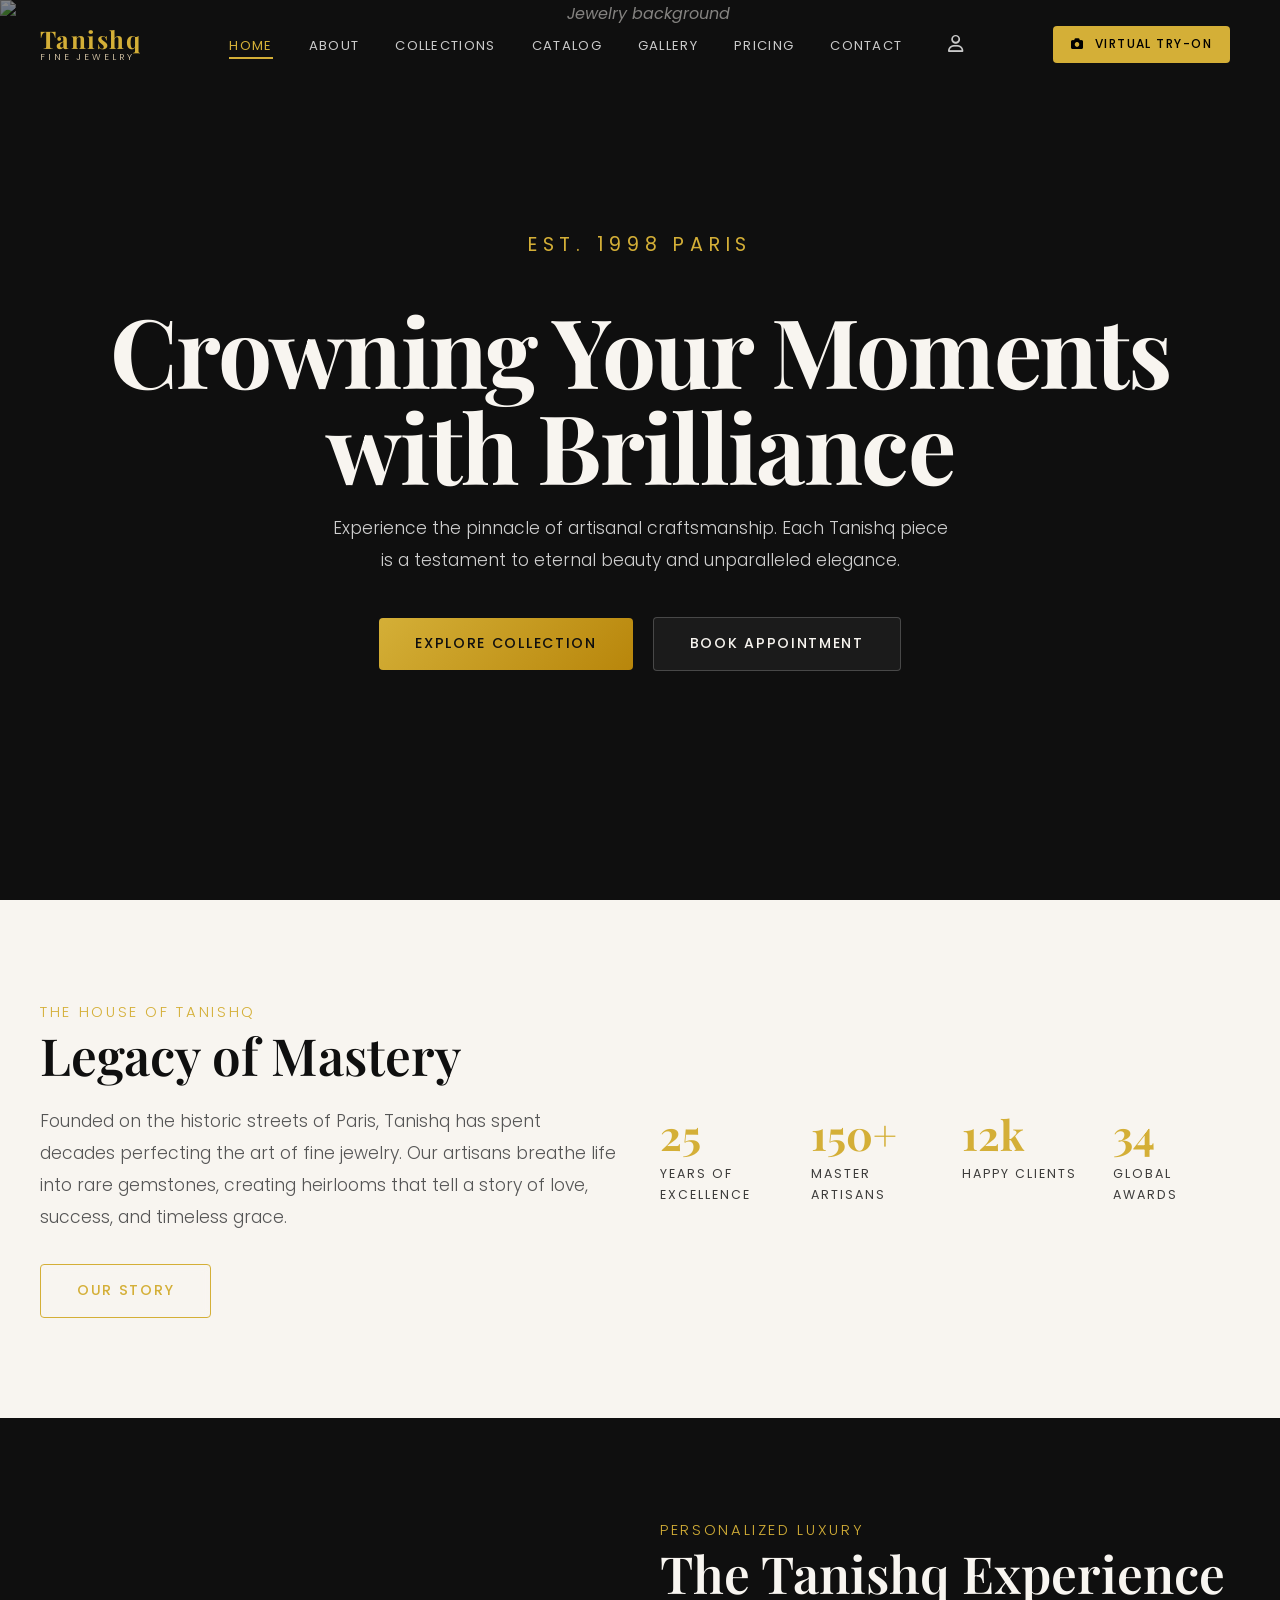
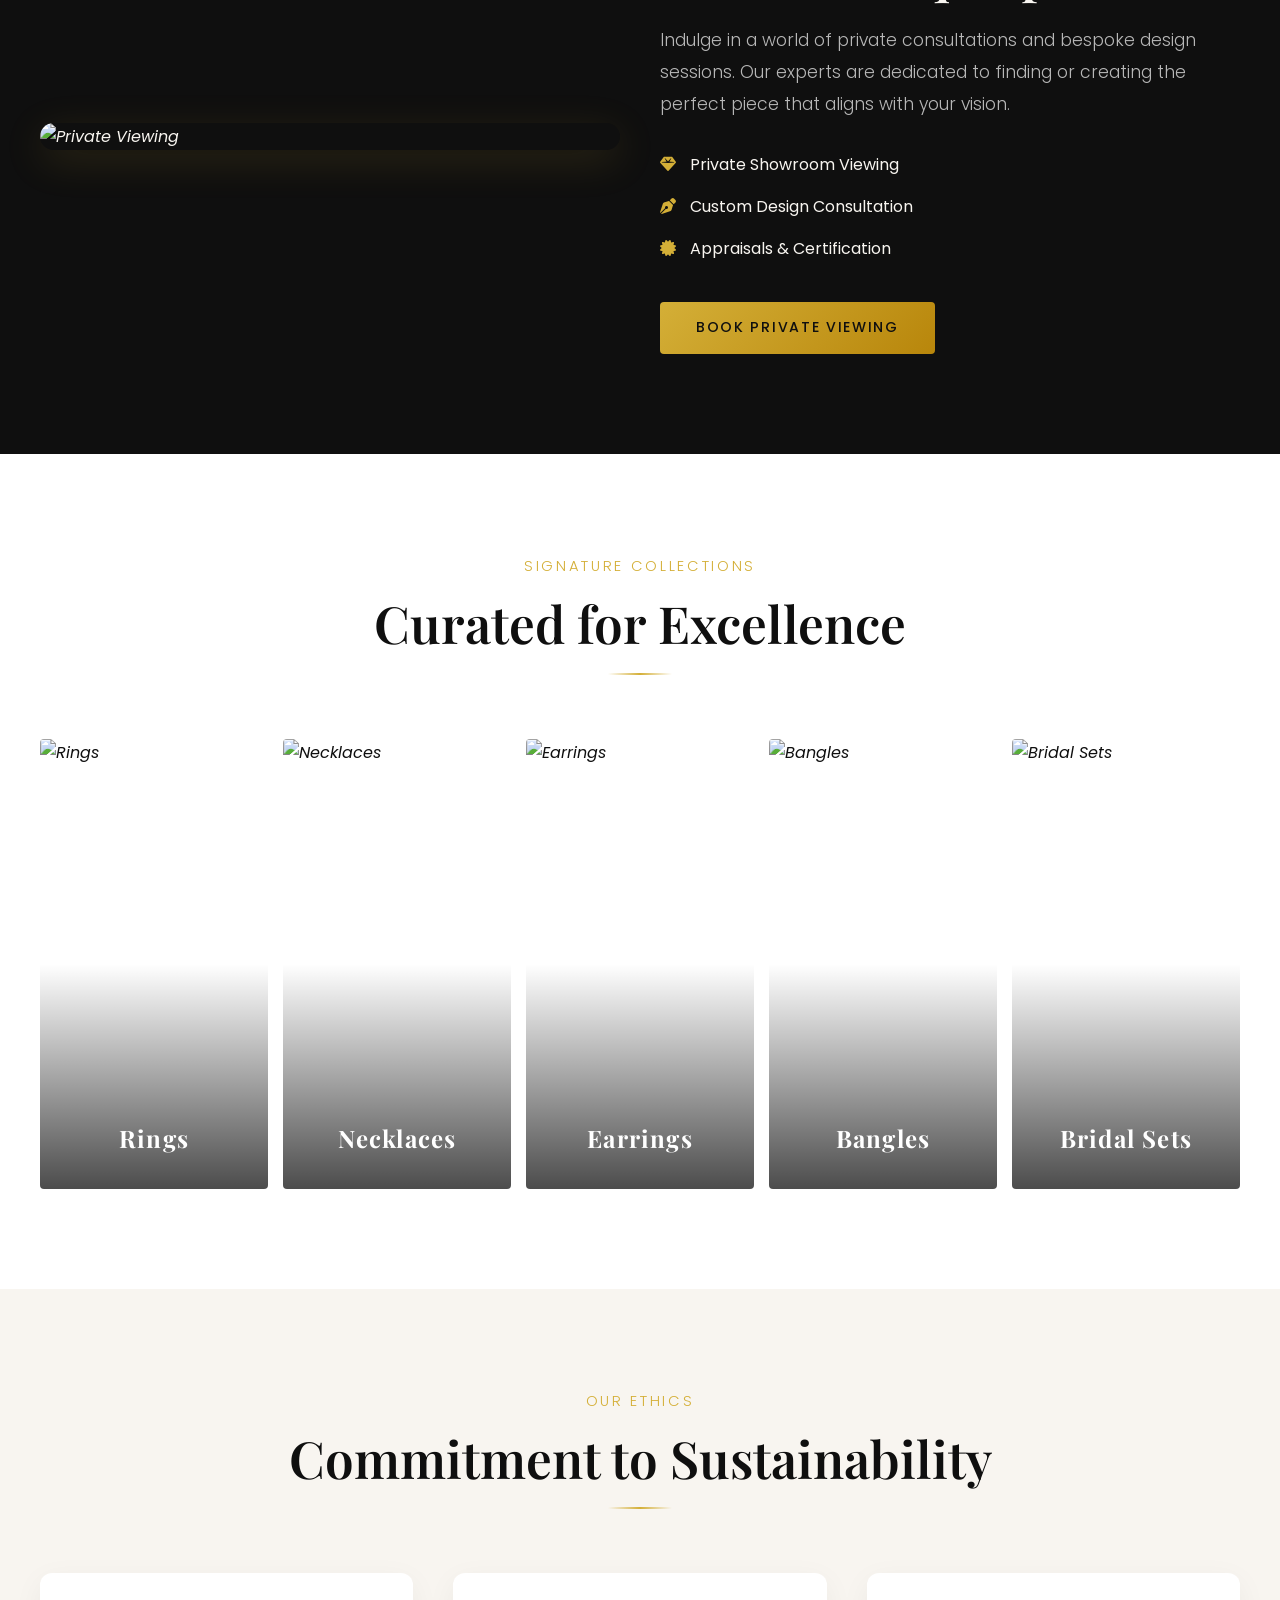
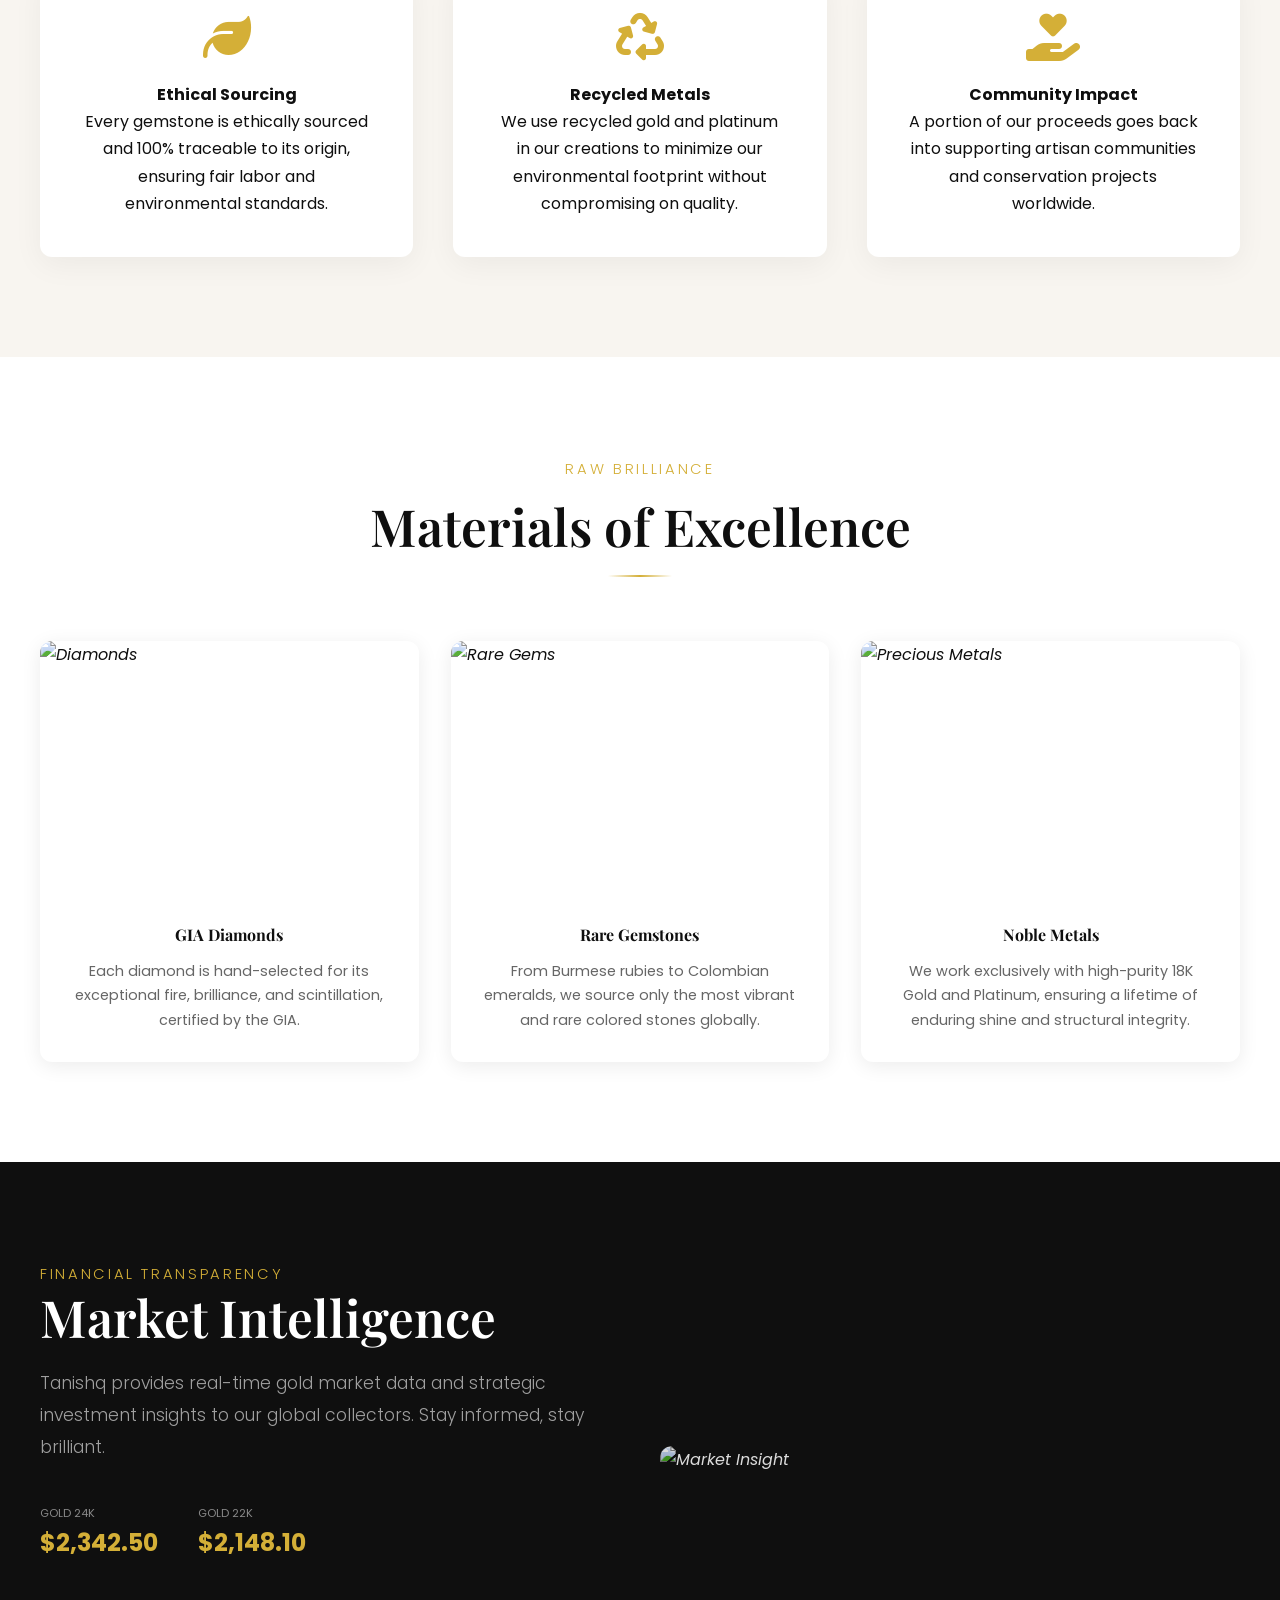
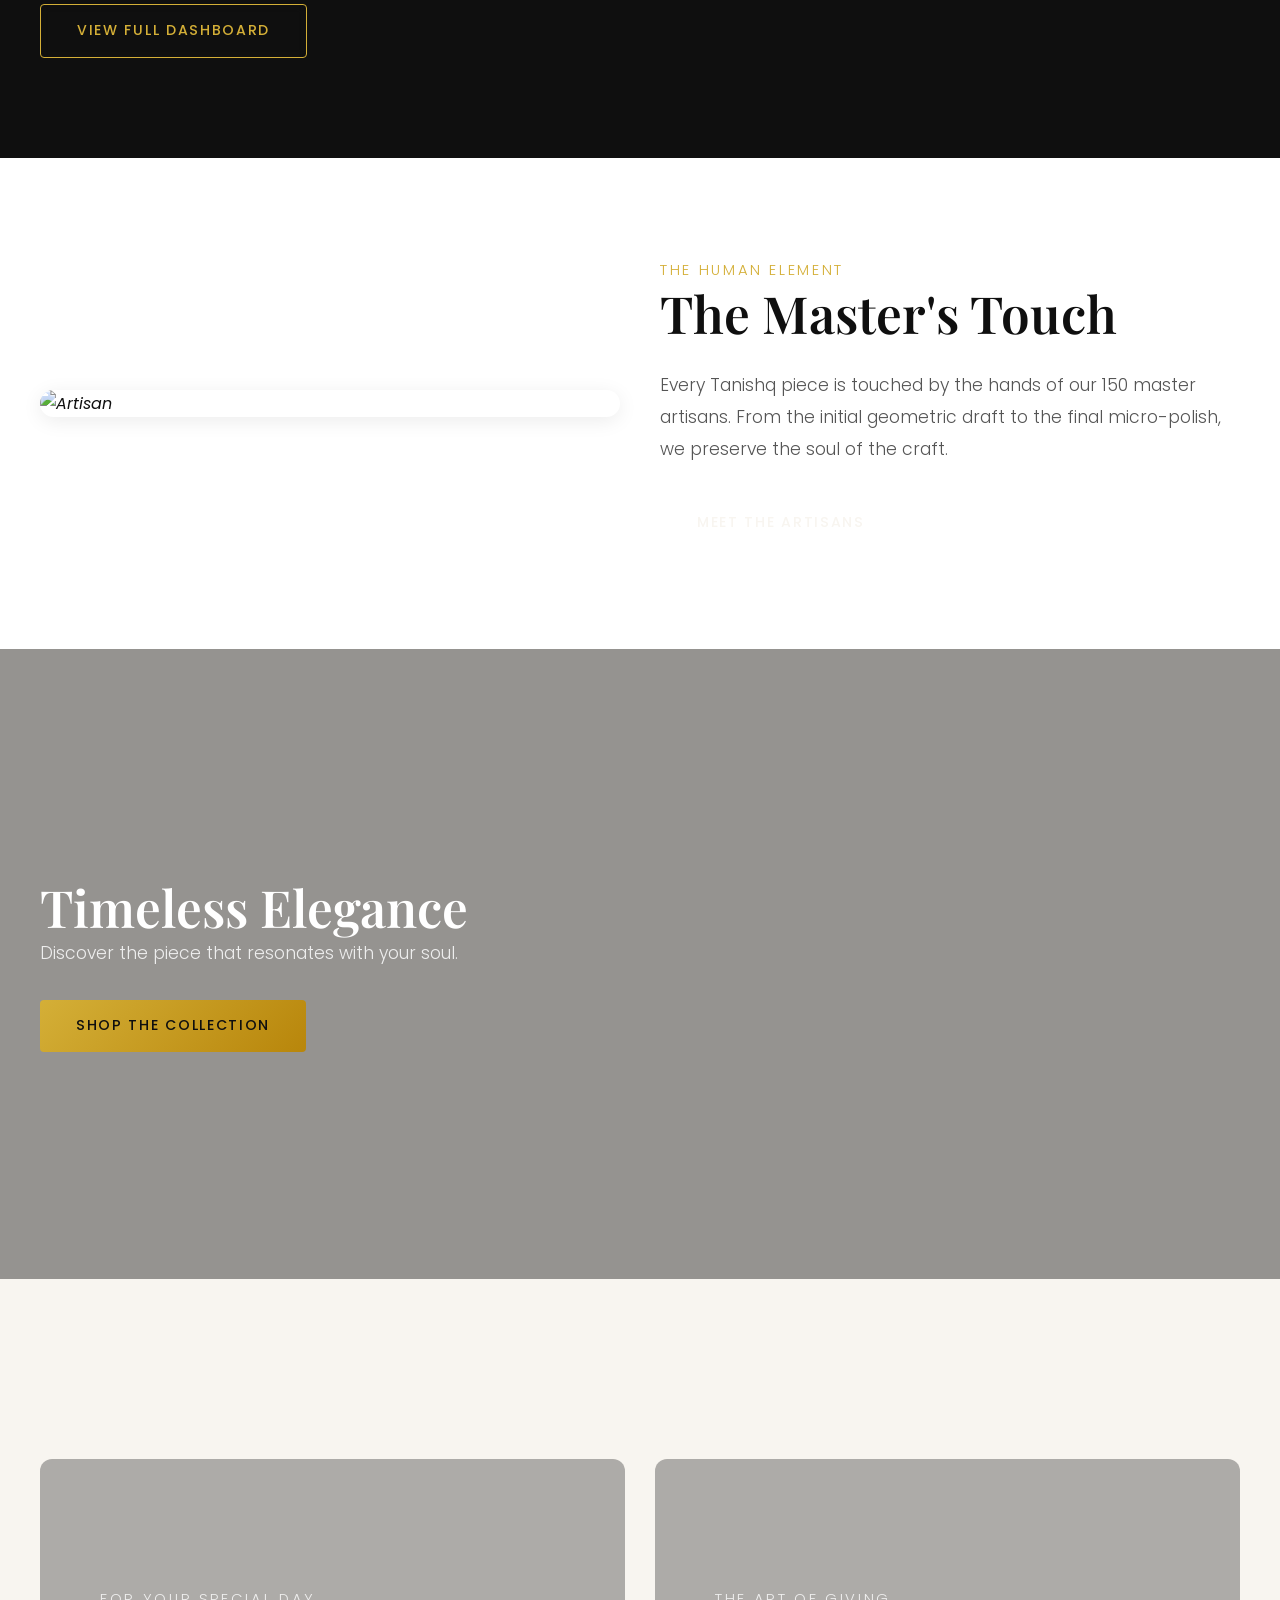
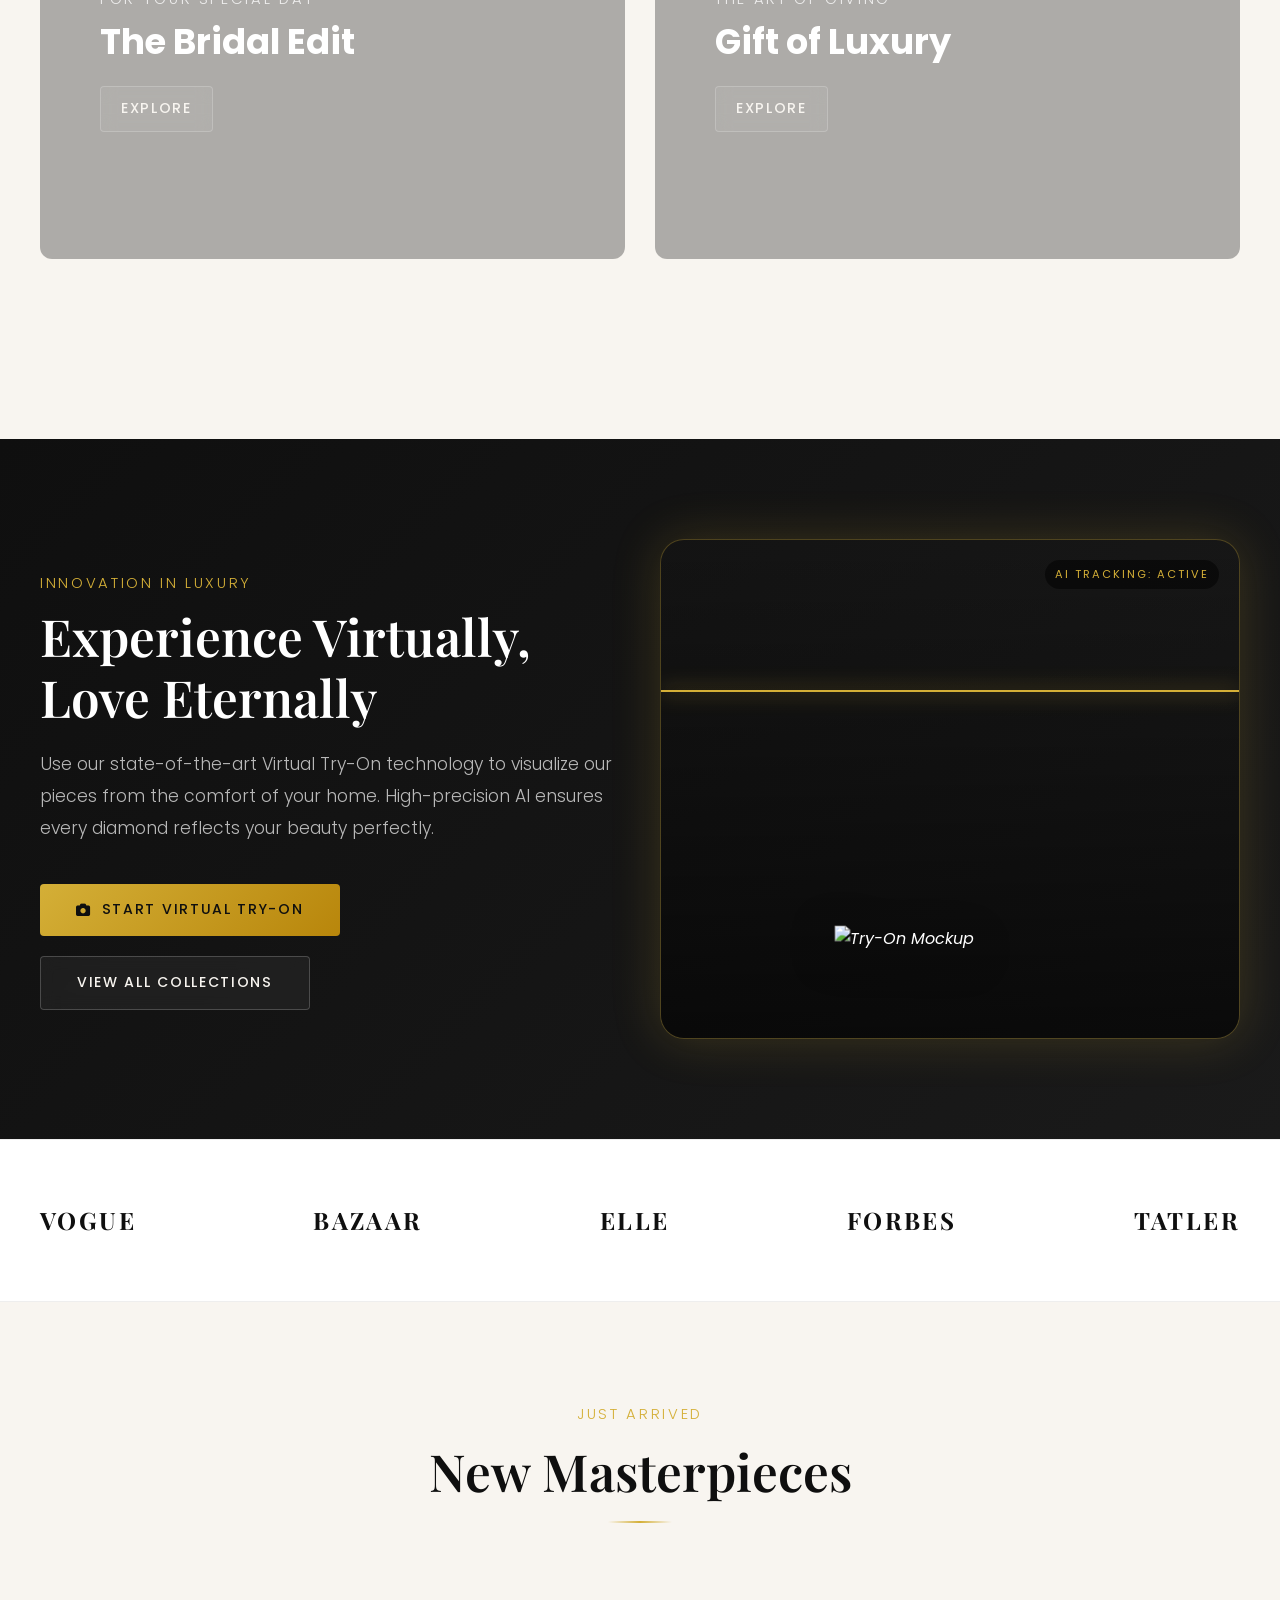
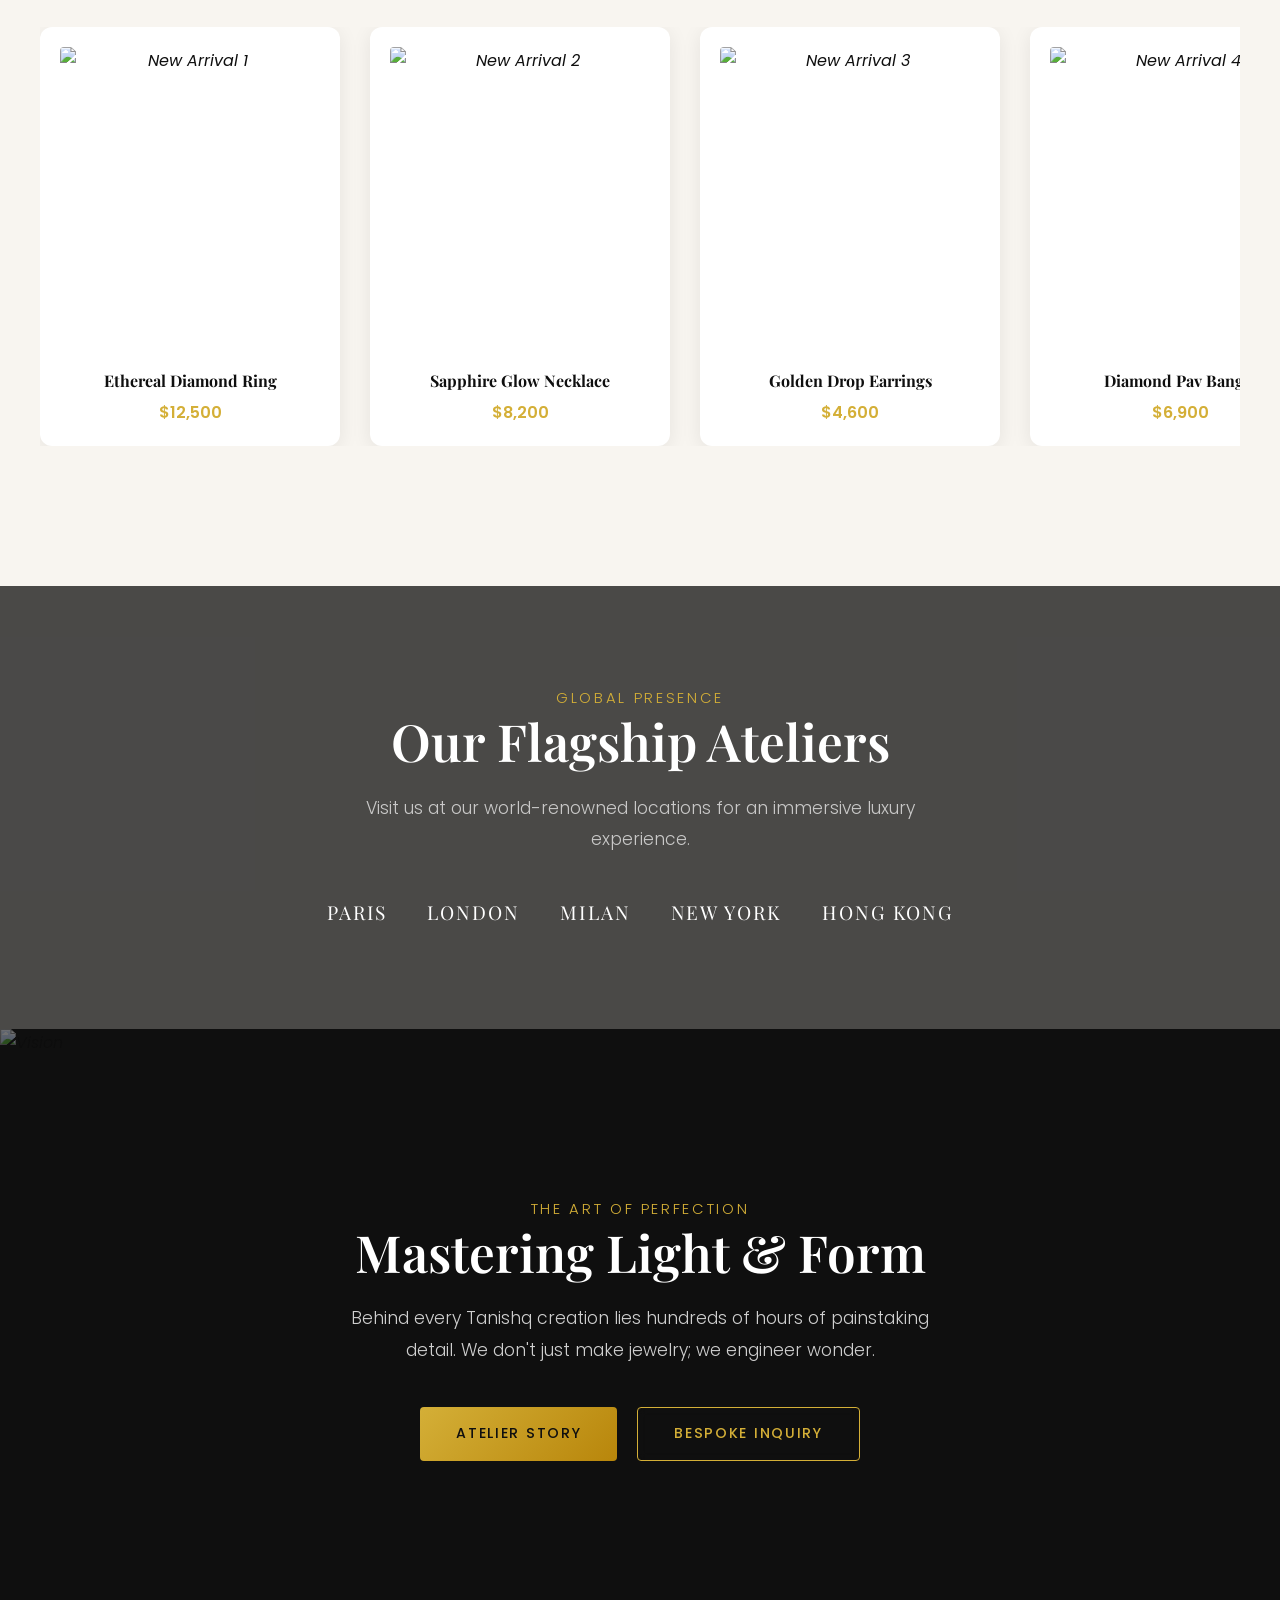
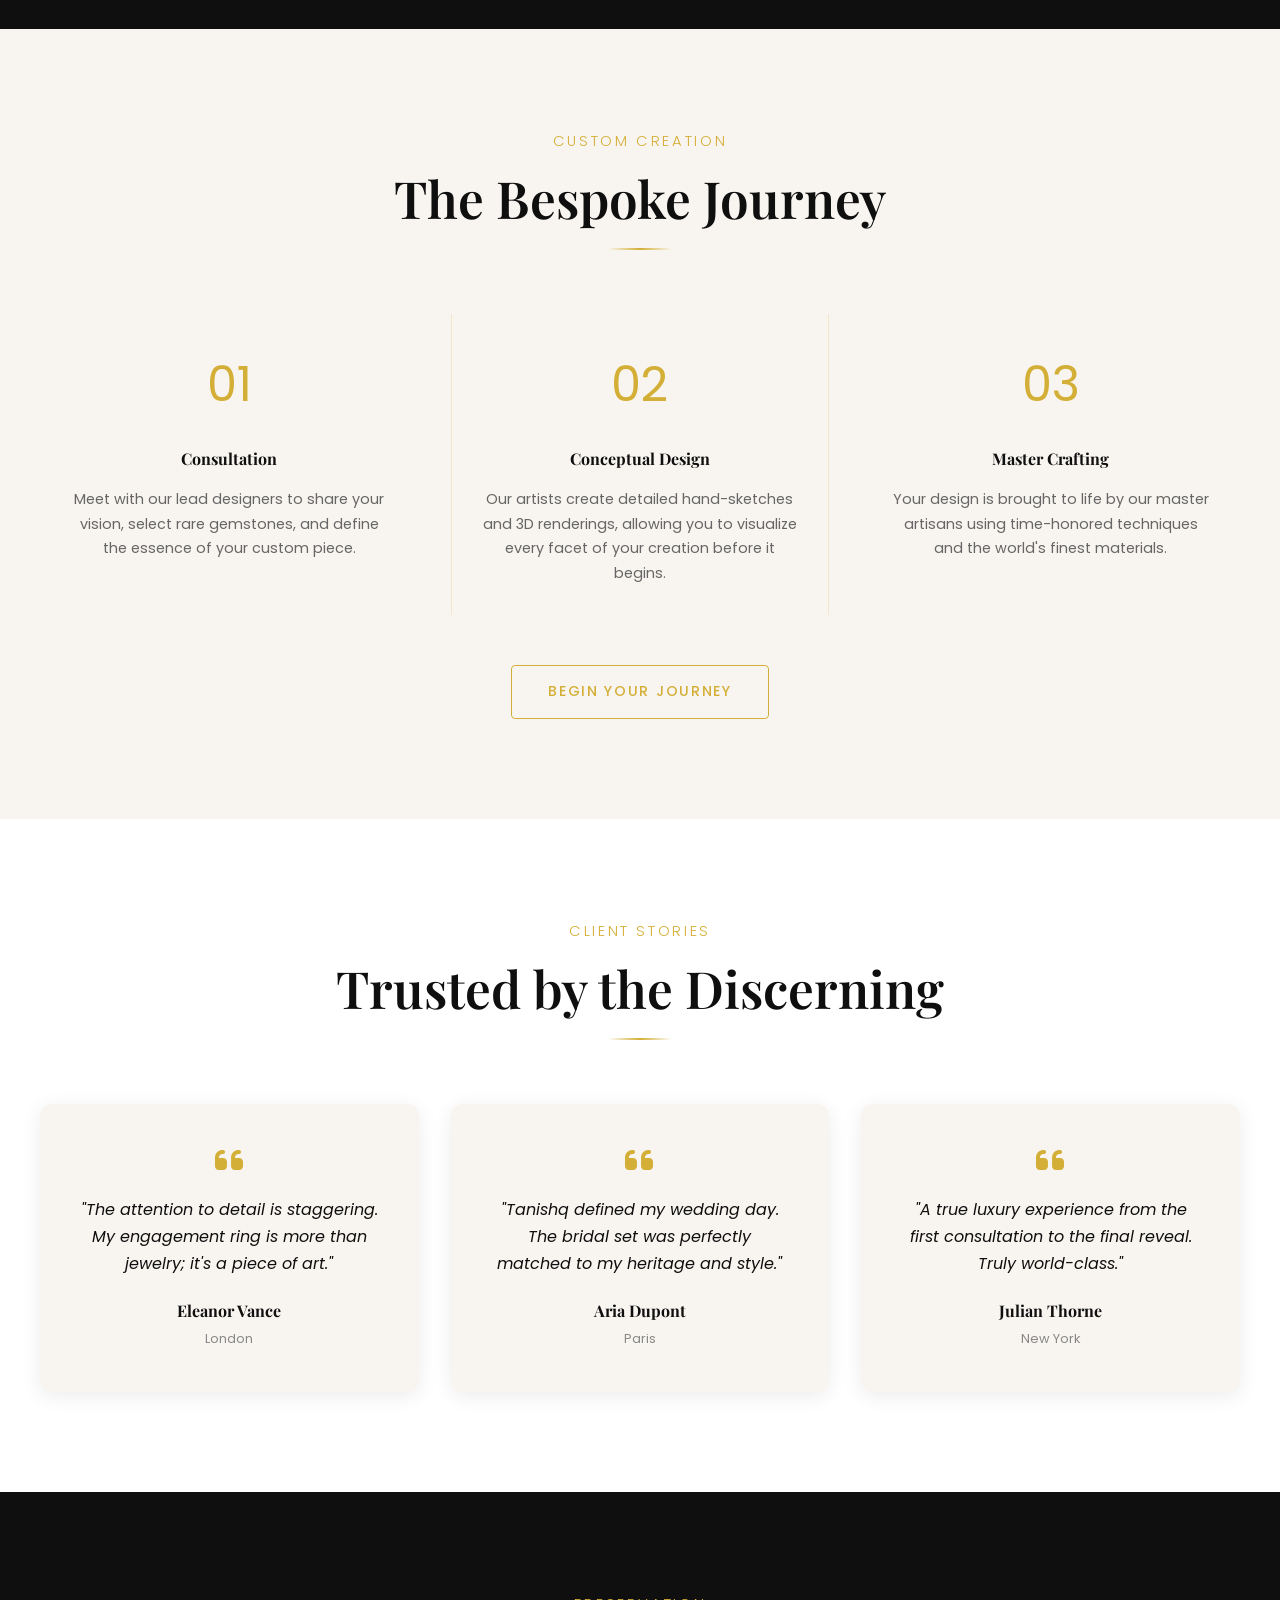
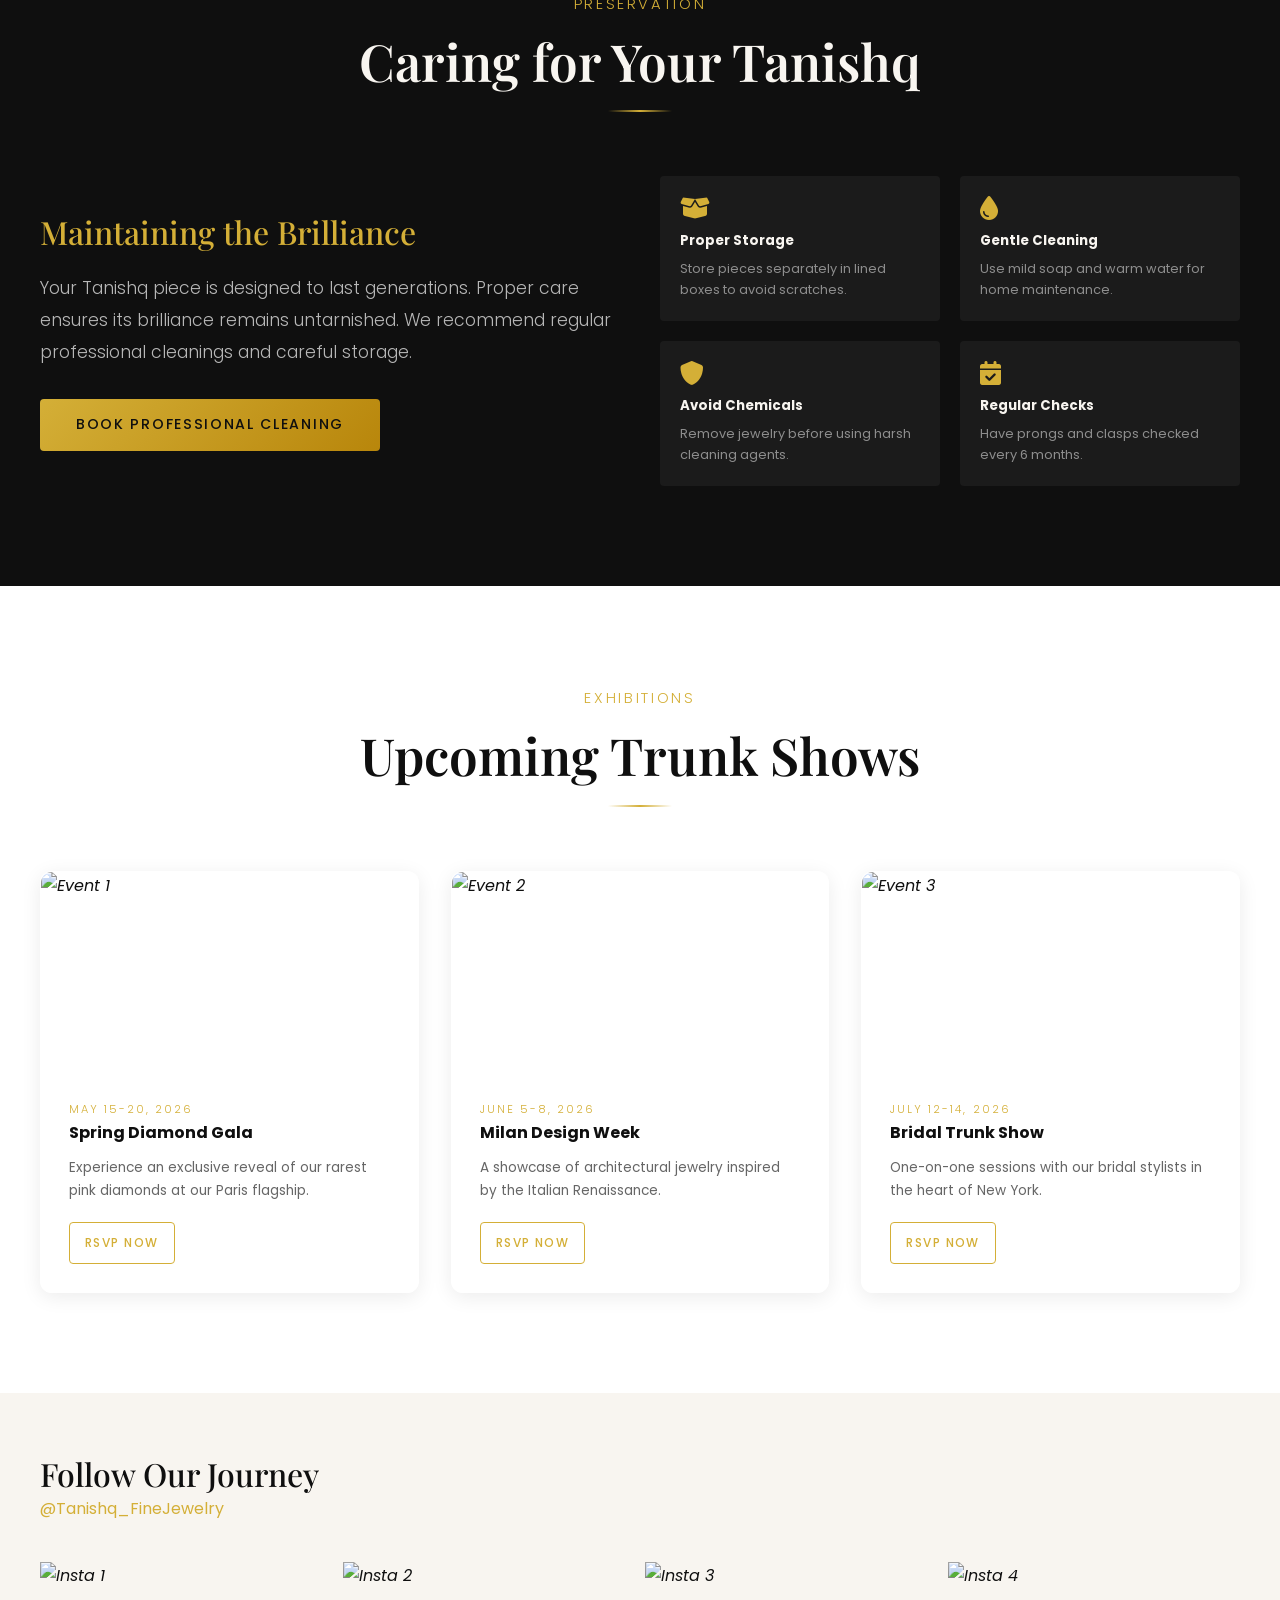
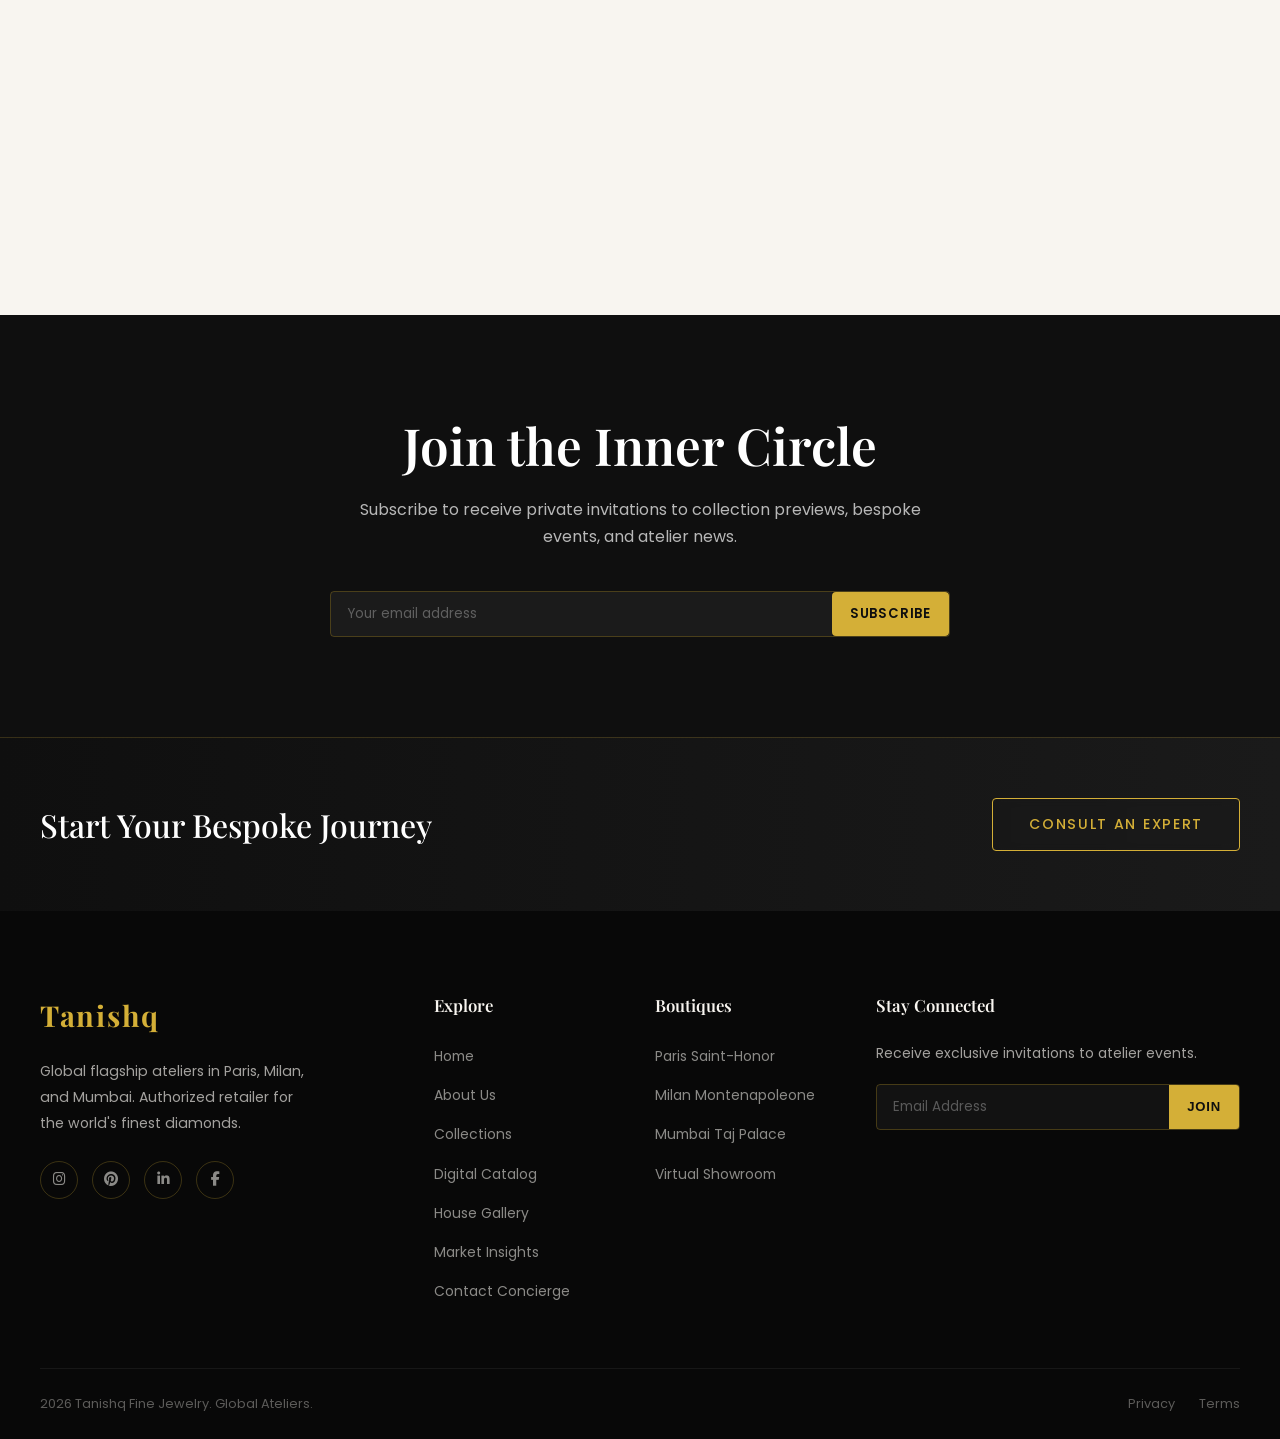
==== commit ac10aad1: "responsiveness fixed" ====
--- a/index.html
+++ b/index.html
@@ -612,8 +612,6 @@
  <a href="tryon.html" class="btn btn-primary"
  style="padding: 8px 18px; font-size: 0.75rem; background: var(--color-gold); color: #000; margin-right: 10px;"><i
  class="fa-solid fa-camera"></i> Virtual Try-On</a>
- <a href="contact.html" class="btn btn-outline nav-cta" style="border-width: 1px; padding: 8px 18px;">Book
- Appointment</a>
  <a href="javascript:void(0)" class="nav-mobile-profile"><i class="fa-regular fa-user"></i></a><button class="nav-toggle" id="navToggle"><span></span><span></span><span></span></button>
  </div>
  </div>
@@ -630,7 +628,6 @@
  <a href="contact.html">Contact</a>
  <hr style="width: 40px; border: 0; border-top: 1px solid rgba(212,175,55,0.3); margin: 5px 0;">
  <a href="tryon.html" style="color: var(--color-gold);"><i class="fa-solid fa-camera"></i> Virtual Try-On</a>
- <a href="contact.html">Book Appointment</a>
  </div>
 
  <!-- 1. CINEMATIC HERO -->
